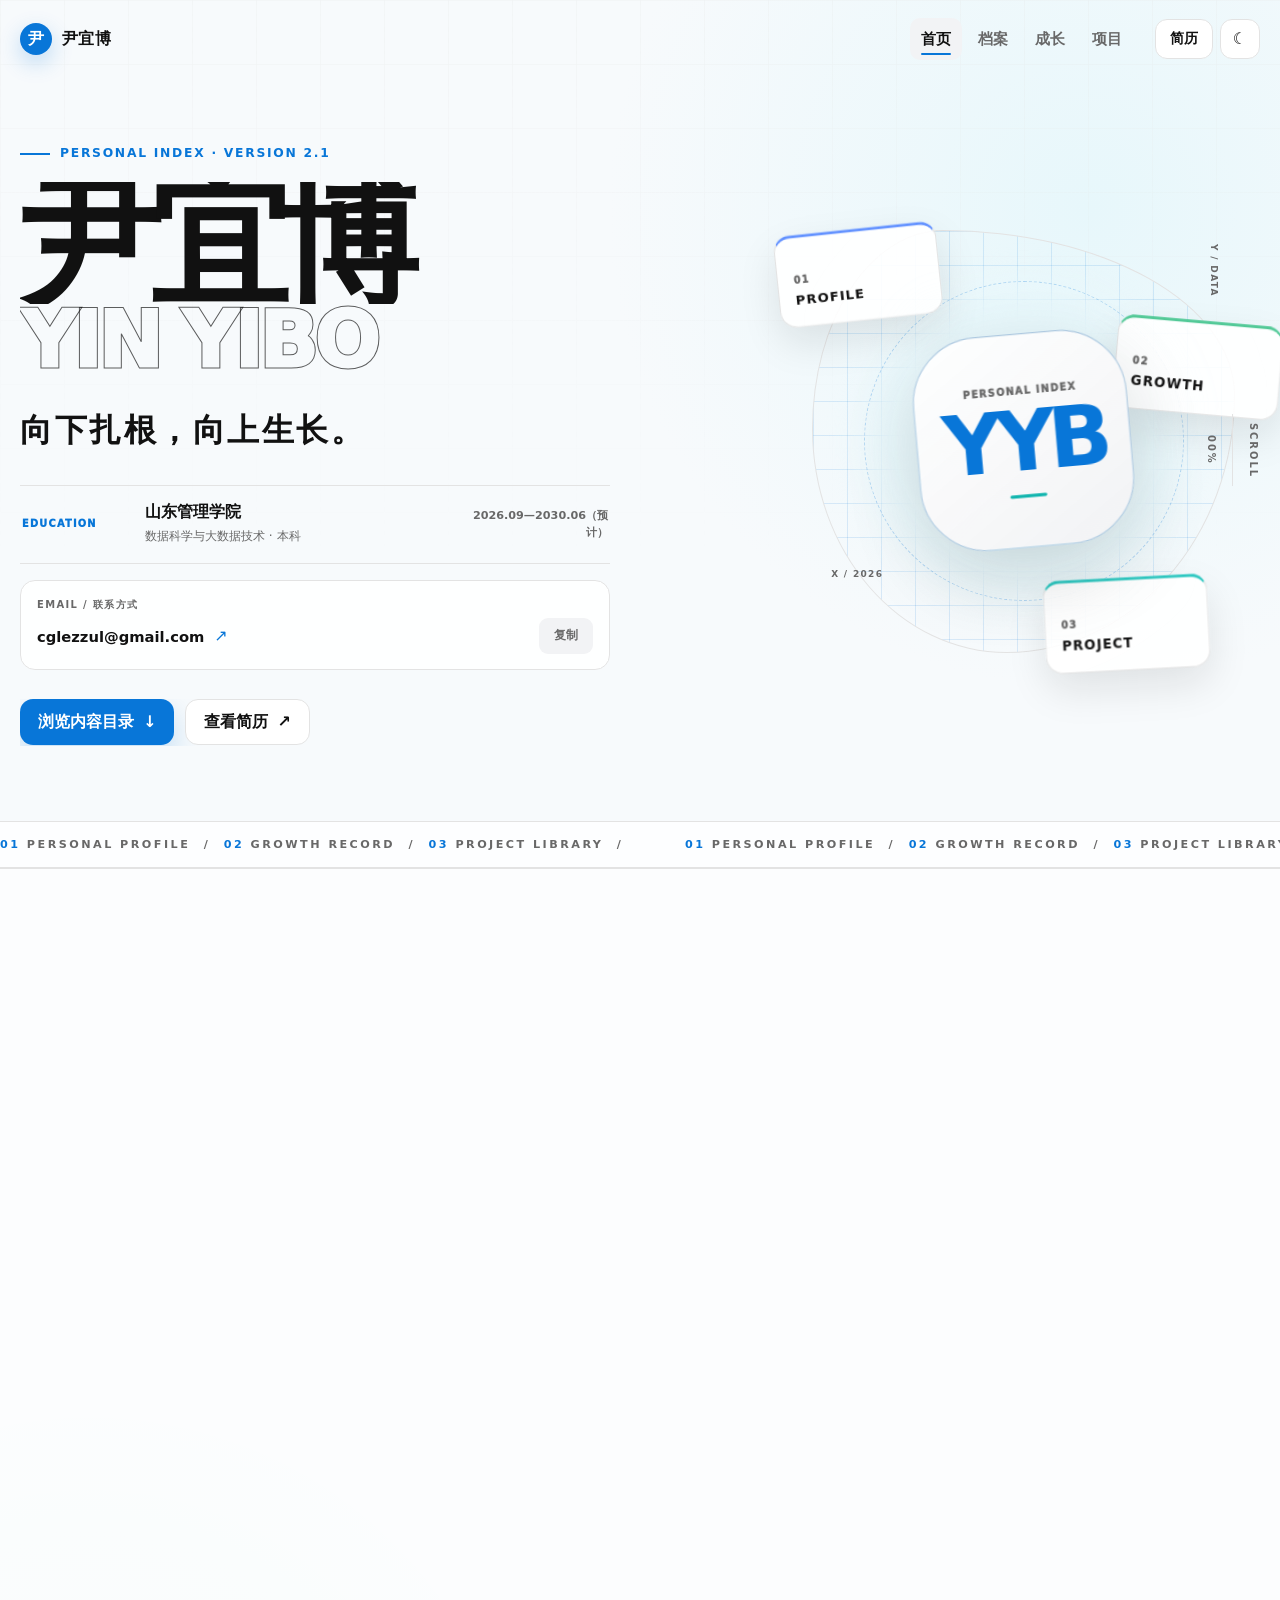
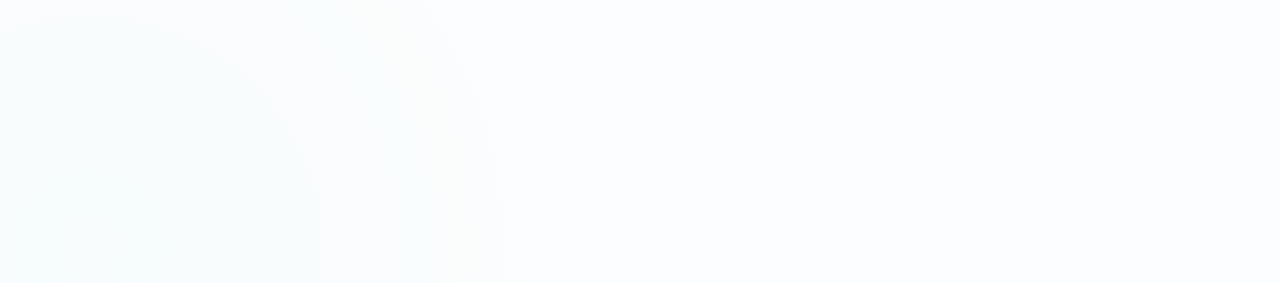
==== index.html @ 9cfffb4d "Add files via upload" ====
<!doctype html>
<html lang="zh-CN" data-mode="light" data-theme="cyan">
<head>
  <meta charset="utf-8">
  <meta name="viewport" content="width=device-width,initial-scale=1">
  <meta name="description" content="尹宜博的个人主页、成长记录与项目作品库">
  <meta name="color-scheme" content="light dark">
  <title>尹宜博｜个人主页</title>
  <link rel="stylesheet" href="styles.css">
  <script src="data.js" defer></script>
  <script src="site.js" defer></script>
</head>
<body data-page="home">
  <a class="skip" href="#main">跳到主要内容</a>
  <div class="page-wipe" aria-hidden="true"></div>
  <div class="scroll-progress" aria-hidden="true"><span id="scrollProgress"></span></div>
  <aside class="side-rail" aria-hidden="true"><span>SCROLL</span><i id="railLine"></i><span id="scrollPercent">00%</span></aside>
  <header id="site-header"></header>

  <main id="main">
    <section class="hero home-hero">
      <div class="container home-intro">
        <div class="home-copy">
          <p class="eyebrow hero-in">PERSONAL INDEX · VERSION 2.1</p>
          <h1 class="hero-in d1" id="heroName"></h1>
          <p class="hero-echo hero-in d2" id="heroEnglish" aria-hidden="true"></p>
          <p class="hero-summary hero-in d3" id="heroSummary"></p>
          <div class="hero-education hero-in d3">
            <span>EDUCATION</span>
            <div><strong id="heroSchool"></strong><small id="heroMajor"></small></div>
            <time id="heroEducationPeriod"></time>
          </div>
          <div class="hero-contact hero-in d3">
            <span>EMAIL / 联系方式</span>
            <a data-email-link><strong data-email-text></strong><i>↗</i></a>
            <button type="button" data-copy-email>复制</button>
          </div>
          <div class="hero-actions hero-in d4">
            <a class="btn primary" href="#directory">浏览内容目录 <span class="arrow">↓</span></a>
            <a class="btn" href="resume.html">查看简历 <span class="arrow">↗</span></a>
          </div>
        </div>

        <div class="interactive-visual hero-in d3" id="interactiveVisual" aria-hidden="true">
          <div class="visual-stage" id="visualStage">
            <div class="visual-grid"></div>
            <div class="visual-glow"></div>
            <div class="visual-card visual-card-profile"><span>01</span><b>PROFILE</b></div>
            <div class="visual-card visual-card-growth"><span>02</span><b>GROWTH</b></div>
            <div class="visual-card visual-card-project"><span>03</span><b>PROJECT</b></div>
            <div class="visual-core"><small>PERSONAL INDEX</small><strong>YYB</strong><i></i></div>
            <div class="visual-coordinate coordinate-x">X / 2026</div>
            <div class="visual-coordinate coordinate-y">Y / DATA</div>
          </div>
        </div>
      </div>
    </section>

    <div class="focus-marquee" aria-hidden="true">
      <div class="focus-track">
        <span><b>01</b> PERSONAL PROFILE　/　<b>02</b> GROWTH RECORD　/　<b>03</b> PROJECT LIBRARY　/　</span>
        <span><b>01</b> PERSONAL PROFILE　/　<b>02</b> GROWTH RECORD　/　<b>03</b> PROJECT LIBRARY　/　</span>
      </div>
    </div>

    <section class="directory-section" id="directory">
      <div class="container">
        <header class="section-head reveal">
          <div class="section-no">01 / DIRECTORY</div>
          <div><h2>三类内容，各自成档。</h2><p class="section-desc">个人档案、成长记录与项目作品。</p></div>
        </header>

        <div class="portal-grid">
          <a class="portal-card portal-about reveal" href="about.html">
            <div class="portal-art portal-art-profile" aria-hidden="true"><span class="profile-ring"></span><span class="profile-mark">YYB</span><span class="profile-grid"></span></div>
            <div class="portal-top"><span>01 / PERSONAL PROFILE</span><span>学历与成果</span></div>
            <div class="portal-copy"><p>PERSONAL PROFILE</p><h3>个人档案</h3><ul><li>学历背景</li><li>证书竞赛</li><li>科研论文</li></ul></div>
            <div class="portal-action"><span>进入个人档案</span><b>↗</b></div>
          </a>

          <a class="portal-card portal-growth reveal" href="growth.html">
            <div class="portal-art portal-art-growth" aria-hidden="true"><span></span><span></span><span></span><i>01</i><i>02</i><i>03</i></div>
            <div class="portal-top"><span>02 / GROWTH RECORD</span><span>持续更新</span></div>
            <div class="portal-copy"><p>GROWTH RECORD</p><h3>成长记录</h3><ul><li>学习事件</li><li>实践记录</li><li>阶段变化</li></ul></div>
            <div class="portal-action"><span>查看成长轨迹</span><b>↗</b></div>
          </a>

          <a class="portal-card portal-projects reveal" href="projects.html">
            <div class="portal-art portal-art-code" aria-hidden="true"><span class="code-window"><i></i><i></i><i></i><b></b><b></b><b></b><b></b></span><span class="code-orbit"></span></div>
            <div class="portal-top"><span>03 / PROJECT LIBRARY</span><span>分类浏览</span></div>
            <div class="portal-copy"><p>PROJECT LIBRARY</p><h3>项目与作品</h3><ul><li>Vibe Coding</li><li>程序与数据</li><li>其他实践作品</li></ul></div>
            <div class="portal-action"><span>进入项目库</span><b>↗</b></div>
          </a>
        </div>
      </div>
    </section>

  </main>

  <footer id="site-footer"></footer>
  <button class="icon-btn back-top" id="backTop" type="button" aria-label="返回顶部" title="返回顶部">↑</button>
</body>
</html>
---- styles.css ----
:root {
  --accent:#0876d8;
  --accent-2:#11b5ae;
  --accent-soft:#e7f7fb;
  --bg:#f7fafc;
  --surface:#fff;
  --surface-2:#f2f3f5;
  --text:#111;
  --muted:#686868;
  --line:#e3e3e3;
  --nav:rgba(247,250,252,.88);
  --shadow:0 20px 60px rgba(17,17,17,.08);
  --radius:20px;
  --max:1240px;
  --echo-shift:0px;
  --outline-shift:0px;
  --grid-shift:0px;
}
html[data-mode="dark"] {
  --bg:#0d0d0e;
  --surface:#151516;
  --surface-2:#1c1c1e;
  --text:#f4f4f2;
  --muted:#a6a6a6;
  --line:#303033;
  --nav:rgba(13,13,14,.88);
  --shadow:0 22px 58px rgba(0,0,0,.34);
  --accent:#62aaff;
  --accent-2:#55d6cf;
  --accent-soft:rgba(29,155,187,.14);
}

* { box-sizing:border-box; }
html { overflow-x:clip; scroll-behavior:smooth; scroll-padding-top:92px; color-scheme:light dark; }
body {
  margin:0;
  min-height:100vh;
  overflow-x:clip;
  color:var(--text);
  background:
    radial-gradient(circle at 85% 5%,var(--accent-soft),transparent 30rem),
    radial-gradient(circle at 7% 44%,color-mix(in srgb,var(--accent-2) 5%,transparent),transparent 28rem),
    var(--bg);
  font-family:system-ui,-apple-system,"Segoe UI","Microsoft YaHei","PingFang SC","Noto Sans CJK SC",sans-serif;
  line-height:1.72;
  transition:background .22s ease,color .22s ease;
}
body::before {
  content:"";
  position:fixed;
  inset:0;
  z-index:-1;
  pointer-events:none;
  opacity:.32;
  background-image:
    linear-gradient(color-mix(in srgb,var(--line) 60%,transparent) 1px,transparent 1px),
    linear-gradient(90deg,color-mix(in srgb,var(--line) 60%,transparent) 1px,transparent 1px);
  background-size:64px 64px;
  background-position:0 var(--grid-shift);
  mask-image:linear-gradient(to bottom,black,transparent 62%);
}
a { color:inherit; text-decoration:none; }
button { color:inherit; font:inherit; }
button:focus-visible,a:focus-visible { outline:3px solid color-mix(in srgb,var(--accent) 42%,transparent); outline-offset:3px; }
[hidden] { display:none!important; }
.container { width:min(calc(100% - 40px),var(--max)); margin-inline:auto; }
.muted { color:var(--muted); }
.skip { position:fixed; top:-80px; left:14px; z-index:120; padding:10px 14px; border:1px solid var(--line); border-radius:10px; background:var(--surface); }
.skip:focus { top:12px; }

.page-wipe { position:fixed; inset:0; z-index:100; display:grid; place-items:center; pointer-events:none; color:#fff; background:var(--accent); transform:scaleY(0); transform-origin:bottom; }
.page-wipe::before { content:""; position:absolute; inset:auto 0 0; height:18%; background:var(--accent-2); transform:scaleX(0); transform-origin:left; }
.page-wipe::after { content:"YYB  /  NEXT"; position:relative; z-index:1; font-size:clamp(1rem,2vw,1.5rem); font-weight:950; letter-spacing:.28em; opacity:0; transform:translateY(16px); }
body.is-leaving .page-wipe { animation:wipeIn .42s cubic-bezier(.7,0,.3,1) forwards; }
body.is-leaving .page-wipe::before { animation:wipeStripe .38s .1s cubic-bezier(.22,1,.36,1) forwards; }
body.is-leaving .page-wipe::after { animation:wipeLabel .24s .13s ease forwards; }
.scroll-progress { position:fixed; inset:0 0 auto; z-index:90; height:2px; }
.scroll-progress span { display:block; width:0; height:100%; background:linear-gradient(90deg,var(--accent),var(--accent-2)); }
.side-rail { position:fixed; top:50%; right:18px; z-index:25; display:flex; flex-direction:column; align-items:center; gap:12px; transform:translateY(-50%); color:var(--muted); font-size:.62rem; font-weight:900; letter-spacing:.2em; writing-mode:vertical-rl; }
.side-rail i { position:relative; width:1px; height:72px; overflow:hidden; background:var(--line); }
.side-rail i::after { content:""; position:absolute; inset:0; background:var(--accent); transform:translateY(calc(-100% + var(--rail-progress,0%))); }

.site-header { position:fixed; inset:0 0 auto; z-index:60; border-bottom:1px solid transparent; background:transparent; transition:.22s ease; }
.site-header.scrolled { border-bottom-color:color-mix(in srgb,var(--line) 78%,transparent); background:var(--nav); box-shadow:0 8px 30px rgba(17,17,17,.035); backdrop-filter:blur(16px); }
.nav { min-height:78px; display:flex; align-items:center; gap:22px; }
.brand { display:flex; align-items:center; gap:10px; white-space:nowrap; font-weight:900; letter-spacing:.02em; }
.brand-mark { width:32px; height:32px; display:grid; place-items:center; border-radius:50%; color:#fff; background:var(--accent); box-shadow:0 8px 22px color-mix(in srgb,var(--accent) 24%,transparent); transition:transform .24s cubic-bezier(.22,1,.36,1),border-radius .24s ease; }
.nav-links { display:flex; align-items:center; gap:5px; margin-left:auto; }
.nav-links a { position:relative; padding:8px 11px; border-radius:10px; color:var(--muted); font-size:.91rem; font-weight:720; transition:color .2s ease,background .2s ease,transform .2s ease; }
.nav-links a::after { content:""; position:absolute; right:11px; bottom:5px; left:11px; height:2px; border-radius:999px; background:var(--accent); transform:scaleX(0); transform-origin:left; transition:transform .22s cubic-bezier(.22,1,.36,1); }
.nav-links a:hover,.nav-links a[aria-current="page"] { color:var(--text); background:var(--surface-2); }
.nav-links a:hover::after,.nav-links a[aria-current="page"]::after { transform:scaleX(1); }
.nav-actions { display:flex; align-items:center; gap:7px; }
.icon-btn,.menu-btn { width:40px; height:40px; display:grid; place-items:center; border:1px solid var(--line); border-radius:12px; background:var(--surface); cursor:pointer; transition:.2s ease; }
.icon-btn:hover,.menu-btn:hover { transform:translateY(-2px); border-color:var(--accent); }
.menu-btn { display:none; }

.eyebrow { display:inline-flex; align-items:center; gap:10px; margin:0 0 18px; color:var(--accent); font-size:.77rem; font-weight:900; letter-spacing:.14em; text-transform:uppercase; }
.eyebrow::before { content:""; width:30px; height:2px; background:currentColor; }
.hero { position:relative; min-height:850px; padding:148px 0 88px; display:flex; align-items:center; overflow:hidden; }
.hero::before { content:""; position:absolute; top:7%; right:-9rem; width:min(40vw,560px); aspect-ratio:1; border-radius:44% 56% 63% 37%; background:color-mix(in srgb,var(--accent) 12%,transparent); filter:blur(16px); animation:ambientDrift 12s ease-in-out infinite alternate; }
.hero .container { position:relative; z-index:1; }
.hero h1 { margin:0; font-size:clamp(4.7rem,11vw,9.3rem); line-height:.86; letter-spacing:-.085em; font-weight:950; }
.hero-echo { margin:-.02em 0 0; color:transparent; -webkit-text-stroke:1px color-mix(in srgb,var(--text) 68%,transparent); font-size:clamp(2.5rem,6.1vw,5.8rem); line-height:1; letter-spacing:-.055em; font-weight:950; opacity:.48; translate:var(--echo-shift) 0; }
.hero-summary { max-width:740px; margin:19px 0 0; color:var(--muted); font-size:1.03rem; }
.badge { display:inline-flex; align-items:center; gap:7px; border:1px solid var(--line); border-radius:999px; padding:7px 11px; background:color-mix(in srgb,var(--surface) 88%,transparent); color:var(--muted); font-size:.84rem; font-weight:750; }
.hero-actions,.button-row { display:flex; flex-wrap:wrap; gap:11px; margin-top:29px; }
.btn { position:relative; isolation:isolate; overflow:hidden; min-height:46px; display:inline-flex; align-items:center; justify-content:center; gap:9px; padding:0 18px; border:1px solid var(--line); border-radius:13px; background:var(--surface); font-weight:820; cursor:pointer; transition:.2s ease; }
.btn::before { content:""; position:absolute; z-index:-1; inset:-2px auto -2px -38%; width:28%; background:linear-gradient(90deg,transparent,rgba(255,255,255,.55),transparent); transform:skewX(-18deg); transition:left .42s cubic-bezier(.22,1,.36,1); }
.btn.primary { color:#fff; border:0; background:linear-gradient(115deg,var(--accent),var(--accent) 58%,var(--accent-2),var(--accent)); background-size:220% 100%; box-shadow:0 13px 30px color-mix(in srgb,var(--accent) 22%,transparent); animation:buttonGradient 9s ease infinite; }
.btn:hover { transform:translateY(-2px); box-shadow:var(--shadow); }
.btn .arrow { transition:transform .2s ease; }
.btn:hover .arrow { transform:translateX(4px); }
.btn:active { transform:translateY(0) scale(.98); }

.focus-marquee { overflow:hidden; border-block:1px solid var(--line); background:color-mix(in srgb,var(--surface) 78%,transparent); }
.focus-track { display:flex; width:max-content; padding:13px 0; animation:marquee 22s linear infinite; }
.focus-track span { padding-right:48px; color:var(--muted); font-size:.7rem; font-weight:900; letter-spacing:.22em; white-space:nowrap; }
.focus-track b { color:var(--accent); }

section { padding:104px 0; }
main > section:not(.hero) { content-visibility:auto; contain-intrinsic-size:720px; }
.section-head { display:grid; grid-template-columns:180px 1fr; align-items:start; gap:30px; margin-bottom:44px; }
.section-no { color:var(--accent); font-size:.77rem; font-weight:900; letter-spacing:.14em; }
h2 { max-width:920px; margin:0; font-size:clamp(2.35rem,5.2vw,4.25rem); line-height:.98; letter-spacing:-.06em; font-weight:950; }
.section-desc { max-width:700px; margin:13px 0 0; color:var(--muted); }

.card { position:relative; overflow:hidden; border:1px solid var(--line); border-radius:var(--radius); background:color-mix(in srgb,var(--surface) 95%,transparent); }
.card { padding:clamp(22px,4vw,34px); transition:transform .28s cubic-bezier(.22,1,.36,1),border-color .22s ease,box-shadow .28s ease; }
.card::before { content:""; position:absolute; inset:0 auto auto 0; width:0; height:2px; background:linear-gradient(90deg,var(--accent),var(--accent-2)); transition:width .24s ease; }
.card::after { content:""; position:absolute; z-index:0; top:-20%; bottom:-20%; left:-55%; width:34%; pointer-events:none; background:linear-gradient(100deg,transparent,color-mix(in srgb,var(--accent) 9%,transparent),transparent); transform:skewX(-15deg); transition:left .55s cubic-bezier(.22,1,.36,1); }
.card > * { position:relative; z-index:1; }
.card:hover { transform:translateY(-7px) scale(1.008); border-color:color-mix(in srgb,var(--accent) 48%,var(--line)); box-shadow:var(--shadow); }
.card:hover::before { width:100%; }
.card h3 { margin:0 0 9px; font-size:1.14rem; }
.card p { margin:0; color:var(--muted); }
.step-list { display:grid; gap:10px; margin:0; padding:0; list-style:none; counter-reset:steps; }
.step-list li { display:grid; grid-template-columns:34px 1fr; gap:12px; align-items:start; padding:12px 0; border-bottom:1px solid var(--line); color:var(--muted); }
.step-list li::before { counter-increment:steps; content:counter(steps,decimal-leading-zero); color:var(--accent); font-size:.72rem; font-weight:900; letter-spacing:.08em; }

.project-grid { display:grid; grid-template-columns:repeat(3,1fr); gap:16px; }

.nav-resume { min-height:40px; display:inline-flex; align-items:center; padding:0 14px; border:1px solid var(--line); border-radius:12px; background:var(--surface); color:var(--text); font-size:.86rem; font-weight:850; transition:transform .2s ease,border-color .2s ease,background .2s ease; }
.nav-resume:hover,.nav-resume[aria-current="page"] { border-color:var(--accent); background:var(--accent-soft); transform:translateY(-2px); }

.home-hero { min-height:790px; padding:136px 0 76px; overflow:visible; }
.home-hero::before { display:none; }
.home-intro { display:grid; grid-template-columns:minmax(0,1.18fr) minmax(360px,.82fr); align-items:center; gap:clamp(44px,7vw,105px); }
.home-copy { max-width:780px; }
.home-copy .hero-summary { margin-top:23px; color:var(--text); font-family:Georgia,"Songti SC","STSong",serif; font-size:clamp(1.35rem,2.5vw,2rem); font-weight:700; letter-spacing:.08em; }
.hero-education { max-width:590px; display:grid; grid-template-columns:105px minmax(0,1fr) auto; align-items:center; gap:18px; margin-top:27px; padding:16px 2px; border-block:1px solid var(--line); }
.hero-education > span { color:var(--accent); font-size:.61rem; font-weight:950; letter-spacing:.13em; white-space:nowrap; }
.hero-education strong,.hero-education small { display:block; }
.hero-education strong { font-size:1rem; line-height:1.25; }
.hero-education small { margin-top:4px; color:var(--muted); font-size:.76rem; }
.hero-education time { max-width:150px; color:var(--muted); font-size:.7rem; font-weight:800; line-height:1.45; text-align:right; }
.hero-contact { max-width:590px; display:grid; grid-template-columns:1fr auto; align-items:center; gap:5px 12px; margin-top:16px; padding:15px 16px; border:1px solid var(--line); border-radius:15px; background:color-mix(in srgb,var(--surface) 88%,transparent); }
.hero-contact > span { grid-column:1 / -1; color:var(--muted); font-size:.62rem; font-weight:900; letter-spacing:.14em; }
.hero-contact a { min-width:0; display:flex; align-items:center; gap:10px; color:var(--text); }
.hero-contact a strong { overflow:hidden; text-overflow:ellipsis; font-size:.92rem; white-space:nowrap; }
.hero-contact a i { color:var(--accent); font-style:normal; transition:transform .2s ease; }
.hero-contact button { min-width:54px; min-height:36px; border:0; border-radius:9px; background:var(--surface-2); color:var(--muted); font-size:.72rem; font-weight:850; cursor:pointer; }
.interactive-visual { --tilt-x:0deg; --tilt-y:0deg; --move-x:0px; --move-y:0px; --move-x-reverse:0px; --move-y-reverse:0px; position:relative; isolation:isolate; min-height:520px; display:grid; place-items:center; perspective:1100px; }
.interactive-visual::before { display:none; }
.visual-stage { position:relative; width:min(100%,470px); aspect-ratio:1; transform-style:preserve-3d; transform:rotateX(var(--tilt-x)) rotateY(var(--tilt-y)); transition:transform .22s cubic-bezier(.22,1,.36,1); }
.visual-grid { position:absolute; inset:5%; border:1px solid var(--line); border-radius:31% 69% 54% 46% / 47% 39% 61% 53%; background-image:linear-gradient(color-mix(in srgb,var(--accent) 13%,transparent) 1px,transparent 1px),linear-gradient(90deg,color-mix(in srgb,var(--accent) 13%,transparent) 1px,transparent 1px); background-size:34px 34px; animation:visualMorph 10s ease-in-out infinite alternate; }
.visual-grid::after { content:""; position:absolute; inset:12%; border:1px dashed color-mix(in srgb,var(--accent) 42%,transparent); border-radius:50%; animation:spin 26s linear infinite; }
.visual-glow { position:absolute; inset:17%; border-radius:50%; background:var(--accent-soft); filter:blur(18px); animation:breathe 5.6s ease-in-out infinite; }
.visual-core { position:absolute; inset:29%; z-index:3; display:grid; place-items:center; align-content:center; border:1px solid color-mix(in srgb,var(--accent) 24%,var(--line)); border-radius:31%; background:linear-gradient(145deg,color-mix(in srgb,var(--surface) 94%,transparent),var(--surface-2)); box-shadow:0 26px 70px rgba(17,17,17,.14); transform:translate3d(var(--move-x),var(--move-y),90px) rotate(-5deg); transition:transform .18s ease; backdrop-filter:blur(12px); }
.visual-core small { color:var(--muted); font-size:.56rem; font-weight:950; letter-spacing:.13em; }
.visual-core strong { color:var(--accent); font-size:clamp(2.5rem,6vw,4.8rem); line-height:1; letter-spacing:-.09em; }
.visual-core i { width:34px; height:3px; margin-top:10px; border-radius:99px; background:var(--accent-2); }
.visual-card { position:absolute; z-index:4; width:155px; min-height:88px; display:flex; flex-direction:column; justify-content:flex-end; padding:15px; border:1px solid var(--line); border-radius:16px; background:color-mix(in srgb,var(--surface) 90%,transparent); box-shadow:0 16px 38px rgba(17,17,17,.1); backdrop-filter:blur(14px); transition:transform .18s ease,border-color .2s ease; }
.visual-card span { color:var(--muted); font-size:.58rem; font-weight:950; letter-spacing:.12em; }
.visual-card b { font-size:.78rem; letter-spacing:.08em; }
.visual-card-profile { top:7%; left:0; border-top:3px solid #5f8fff; transform:translate3d(var(--move-x-reverse),var(--move-y-reverse),55px) rotate(-6deg); }
.visual-card-growth { top:26%; right:-1%; border-top:3px solid #52c997; transform:translate3d(var(--move-x),var(--move-y),72px) rotate(5deg); }
.visual-card-project { right:13%; bottom:4%; border-top:3px solid #2bc7c0; transform:translate3d(var(--move-x-reverse),var(--move-y-reverse),65px) rotate(-3deg); }
.visual-coordinate { position:absolute; color:var(--muted); font-size:.56rem; font-weight:900; letter-spacing:.15em; }
.coordinate-x { left:9%; bottom:20%; }
.coordinate-y { right:8%; top:8%; writing-mode:vertical-rl; }
.interactive-visual.is-interacting .visual-card { border-color:color-mix(in srgb,var(--accent) 38%,var(--line)); }
.directory-section { padding-top:116px; border-top:1px solid var(--line); background:color-mix(in srgb,var(--surface) 58%,transparent); }
.portal-grid { display:grid; grid-template-columns:repeat(3,minmax(0,1fr)); gap:18px; }
.portal-card { --portal-accent:#75a5ff; --card-rx:0deg; --card-ry:0deg; --layer-x:0px; --layer-y:0px; --spot-x:50%; --spot-y:50%; position:relative; isolation:isolate; overflow:hidden; min-height:520px; display:flex; flex-direction:column; padding:27px; border:1px solid rgba(255,255,255,.17); border-radius:26px; background:#132f75; box-shadow:0 18px 50px rgba(17,17,17,.12); color:#fff; cursor:pointer; transform-style:preserve-3d; transform-origin:center; will-change:transform; transition:transform .34s cubic-bezier(.22,1,.36,1),box-shadow .34s ease,border-color .24s ease,opacity .28s ease,filter .28s ease; }
.portal-card::before { content:""; position:absolute; z-index:1; inset:0; background:linear-gradient(to bottom,rgba(0,0,0,.04) 20%,rgba(0,0,0,.78) 100%); }
.portal-card::after { content:""; position:absolute; z-index:3; inset:0; border:1px solid transparent; border-radius:inherit; background:radial-gradient(circle at var(--spot-x) var(--spot-y),color-mix(in srgb,var(--portal-accent) 22%,transparent),transparent 34%); opacity:0; pointer-events:none; transition:opacity .24s ease,border-color .25s ease,box-shadow .25s ease; }
.portal-growth { --portal-accent:#65dfad; background:#101816; }
.portal-projects { --portal-accent:#67e3dc; background:#083c49; }
.portal-top,.portal-copy,.portal-action { position:relative; z-index:4; transform:translate3d(0,0,34px); transition:transform .38s cubic-bezier(.22,1,.36,1); }
.portal-top { display:flex; justify-content:space-between; gap:12px; color:rgba(255,255,255,.64); font-size:.63rem; font-weight:900; letter-spacing:.1em; }
.portal-top span:last-child { color:var(--portal-accent); }
.portal-copy { margin-top:auto; }
.portal-copy > p { margin:0 0 12px; color:var(--portal-accent); font-size:.73rem; font-weight:950; letter-spacing:.13em; }
.portal-copy h3 { margin:0; color:#fff; font-size:clamp(2.65rem,4.4vw,4rem); line-height:.94; letter-spacing:-.065em; }
.portal-copy ul { display:flex; flex-wrap:wrap; gap:8px; margin:20px 0 0; padding:0; list-style:none; }
.portal-copy li { padding:7px 10px; border:1px solid rgba(255,255,255,.18); border-radius:999px; background:rgba(0,0,0,.16); color:rgba(255,255,255,.76); font-size:.72rem; font-weight:760; transition:transform .25s ease,background .25s ease,border-color .25s ease; }
.portal-action { display:flex; justify-content:space-between; align-items:center; margin-top:27px; padding-top:17px; border-top:1px solid rgba(255,255,255,.18); font-size:.78rem; font-weight:900; }
.portal-action b { width:34px; height:34px; display:grid; place-items:center; border:1px solid rgba(255,255,255,.25); border-radius:50%; transition:transform .25s ease,background .25s ease,color .25s ease; }
.portal-art { position:absolute; z-index:0; inset:0; overflow:hidden; will-change:transform; transition:transform .7s cubic-bezier(.22,1,.36,1),filter .35s ease; }
.portal-art-profile { background:radial-gradient(circle at 66% 24%,rgba(255,255,255,.22),transparent 28%),linear-gradient(145deg,#0b60ff,#132452 72%); }
.profile-grid { position:absolute; inset:0; opacity:.18; background-image:linear-gradient(rgba(255,255,255,.34) 1px,transparent 1px),linear-gradient(90deg,rgba(255,255,255,.34) 1px,transparent 1px); background-size:48px 48px; }
.profile-ring { position:absolute; top:72px; right:-35px; width:250px; aspect-ratio:1; border:1px solid rgba(255,255,255,.45); border-radius:50%; box-shadow:0 0 0 38px rgba(255,255,255,.05),0 0 0 76px rgba(255,255,255,.03); transition:transform .7s cubic-bezier(.22,1,.36,1); }
.profile-mark { position:absolute; top:130px; right:45px; color:#fff; font-size:4.6rem; font-weight:950; letter-spacing:-.09em; transform:rotate(-8deg); text-shadow:0 20px 45px rgba(0,0,0,.28); }
.portal-art-growth { background:radial-gradient(circle at 70% 20%,rgba(101,223,173,.22),transparent 31%),linear-gradient(145deg,#102d25,#08100e 72%); }
.portal-art-growth > span { position:absolute; bottom:170px; width:42px; border:1px solid rgba(101,223,173,.45); border-bottom:0; background:linear-gradient(to top,rgba(101,223,173,.28),transparent); transform-origin:bottom; transition:transform .55s cubic-bezier(.22,1,.36,1); }
.portal-art-growth > span:nth-child(1) { left:47px; height:65px; }
.portal-art-growth > span:nth-child(2) { left:105px; height:116px; }
.portal-art-growth > span:nth-child(3) { left:163px; height:178px; }
.portal-art-growth > i { position:absolute; bottom:151px; color:rgba(255,255,255,.36); font-size:.6rem; font-style:normal; font-weight:900; }
.portal-art-growth > i:nth-of-type(1) { left:54px; }
.portal-art-growth > i:nth-of-type(2) { left:112px; }
.portal-art-growth > i:nth-of-type(3) { left:170px; }
.portal-art-code { background:radial-gradient(circle at 22% 18%,rgba(93,224,216,.3),transparent 27%),linear-gradient(145deg,#08667a,#071b25 78%); }
.code-window { position:absolute; top:78px; right:-20px; width:88%; height:210px; padding:20px; border:1px solid rgba(255,255,255,.25); border-radius:18px; background:rgba(14,14,14,.72); box-shadow:0 24px 50px rgba(0,0,0,.3); transform:rotate(-5deg); transition:transform .65s cubic-bezier(.22,1,.36,1); }
.code-window i { display:inline-block; width:8px; height:8px; margin-right:5px; border-radius:50%; background:#67e3dc; }
.code-window i:nth-child(2) { background:#f5d259; }
.code-window i:nth-child(3) { background:#6cd9aa; }
.code-window b { display:block; height:7px; margin-top:17px; border-radius:999px; background:rgba(255,255,255,.16); }
.code-window b:nth-of-type(1) { width:76%; }
.code-window b:nth-of-type(2) { width:54%; margin-left:12%; background:rgba(103,227,220,.38); }
.code-window b:nth-of-type(3) { width:68%; margin-left:12%; }
.code-window b:nth-of-type(4) { width:42%; margin-left:21%; background:rgba(117,165,255,.36); }
.code-orbit { position:absolute; top:42px; left:-80px; width:230px; aspect-ratio:1; border:1px dashed rgba(255,255,255,.24); border-radius:50%; animation:spin 24s linear infinite; }
.page-hero { position:relative; isolation:isolate; overflow:hidden; border-bottom:1px solid var(--line); }
.page-hero::before { content:"00 / INDEX"; position:absolute; right:5vw; bottom:14%; z-index:-1; color:color-mix(in srgb,var(--text) 5%,transparent); font-size:clamp(5rem,16vw,14rem); line-height:.8; font-weight:950; letter-spacing:-.09em; white-space:nowrap; }
.page-hero::after { content:""; position:absolute; z-index:-2; top:2%; right:-10%; width:min(45vw,620px); aspect-ratio:1; border-radius:50%; background:var(--accent-soft); filter:blur(20px); }
body[data-page="about"] .page-hero::before { content:"01 / PROFILE"; }
body[data-page="certificates"] .page-hero::before { content:"01A / CERTIFICATES"; }
body[data-page="growth"] .page-hero::before { content:"02 / GROWTH"; }
body[data-page="projects"] .page-hero::before,body[data-page="project"] .page-hero::before { content:"03 / WORK"; }
body[data-page="resume"] .page-hero::before { content:"PDF / RESUME"; }
body[data-page="about"] .page-hero::after { background:color-mix(in srgb,#0876d8 14%,transparent); }
body[data-page="certificates"] .page-hero::after { background:color-mix(in srgb,#11b5ae 17%,transparent); }
body[data-page="growth"] .page-hero::after { background:color-mix(in srgb,#087a59 17%,transparent); }
body[data-page="projects"] .page-hero::after,body[data-page="project"] .page-hero::after { background:color-mix(in srgb,#11b5ae 17%,transparent); }

.page-hero { min-height:530px; padding:150px 0 78px; display:flex; align-items:flex-end; }
.page-hero h1 { max-width:1000px; margin:0; font-size:clamp(4rem,10vw,8.5rem); line-height:.88; letter-spacing:-.08em; font-weight:950; }
.page-hero .outline { display:block; color:transparent; -webkit-text-stroke:1px color-mix(in srgb,var(--text) 64%,transparent); translate:var(--outline-shift) 0; }
.page-lead { max-width:760px; margin:24px 0 0; color:var(--muted); font-size:1.05rem; }

.education-archive-section { padding-bottom:72px; }
.education-record { position:relative; isolation:isolate; overflow:hidden; min-height:350px; display:grid; grid-template-columns:minmax(0,1.2fr) minmax(310px,.8fr); gap:40px; align-items:end; padding:clamp(30px,5vw,58px); border:1px solid var(--line); border-radius:28px; background:linear-gradient(135deg,var(--surface),color-mix(in srgb,var(--accent-soft) 68%,var(--surface))); box-shadow:0 24px 72px rgba(17,17,17,.07); }
.education-record::after { content:"EDU"; position:absolute; z-index:-1; top:-.12em; right:.02em; color:color-mix(in srgb,var(--accent) 6%,transparent); font-size:clamp(9rem,20vw,17rem); font-weight:950; line-height:1; letter-spacing:-.1em; }
.education-record-main > p { margin:0 0 34px; color:var(--accent); font-size:.7rem; font-weight:950; letter-spacing:.14em; }
.education-record-main h3 { max-width:720px; margin:0; font-size:clamp(2.5rem,6vw,5.5rem); line-height:.9; letter-spacing:-.065em; }
.education-record-main > strong { display:block; margin-top:20px; font-size:clamp(1rem,2vw,1.3rem); }
.education-record-meta { display:grid; gap:0; margin:0; border-top:1px solid var(--line); }
.education-record-meta > div { display:grid; grid-template-columns:92px 1fr; gap:18px; padding:16px 0; border-bottom:1px solid var(--line); }
.education-record-meta dt { color:var(--muted); font-size:.7rem; font-weight:850; letter-spacing:.08em; }
.education-record-meta dd { margin:0; font-weight:800; }
.archive-section { padding-top:24px; }
.achievement-category-grid { display:grid; grid-template-columns:repeat(12,minmax(0,1fr)); gap:16px; }
.achievement-category-card { --archive-accent:var(--accent); position:relative; isolation:isolate; overflow:hidden; grid-column:span 4; min-height:290px; display:flex; flex-direction:column; padding:26px; border:1px solid var(--line); border-radius:24px; background:var(--surface); transition:transform .3s cubic-bezier(.22,1,.36,1),border-color .25s ease,box-shadow .3s ease; }
.achievement-category-card:nth-child(2),.achievement-category-card:nth-child(5) { --archive-accent:#16866a; }
.achievement-category-card:nth-child(3) { --archive-accent:#149db5; }
.achievement-category-card:nth-child(4),.achievement-category-card:nth-child(5) { grid-column:span 6; }
.achievement-category-card::after { content:""; position:absolute; z-index:-1; right:-58px; bottom:-72px; width:180px; aspect-ratio:1; border:1px solid color-mix(in srgb,var(--archive-accent) 30%,transparent); border-radius:50%; box-shadow:0 0 0 34px color-mix(in srgb,var(--archive-accent) 4%,transparent),0 0 0 68px color-mix(in srgb,var(--archive-accent) 3%,transparent); transition:transform .4s cubic-bezier(.22,1,.36,1); }
.achievement-category-top { display:flex; align-items:center; justify-content:space-between; color:var(--archive-accent); font-size:.68rem; font-weight:950; letter-spacing:.12em; }
.achievement-category-top b { width:39px; height:39px; display:grid; place-items:center; border-radius:50%; background:color-mix(in srgb,var(--archive-accent) 10%,var(--surface)); }
.achievement-category-card h3 { margin:auto 0 0; font-size:clamp(2rem,4vw,3.2rem); line-height:.95; letter-spacing:-.06em; }
.achievement-category-desc { max-width:250px; margin-top:13px; color:var(--muted); font-size:.84rem; }
.achievement-category-state { margin-top:21px; padding-top:15px; border-top:1px solid var(--line); color:var(--archive-accent); font-size:.72rem; font-weight:900; letter-spacing:.06em; }
.achievement-category-card.is-entry { cursor:pointer; }
.achievement-category-card.is-entry .achievement-category-state { display:flex; align-items:center; justify-content:space-between; }
.achievement-category-card.is-entry .achievement-category-state::after { content:"→"; width:28px; height:28px; display:grid; place-items:center; border:1px solid color-mix(in srgb,var(--archive-accent) 30%,var(--line)); border-radius:50%; transition:transform .25s cubic-bezier(.22,1,.36,1),background .25s ease,color .25s ease; }
.certificate-library-section { padding-top:84px; }
.certificate-library-head { display:grid; grid-template-columns:minmax(0,1fr) auto; align-items:end; gap:30px; margin-bottom:34px; }
.certificate-library-head h2 { font-size:clamp(2.7rem,6vw,5.4rem); }
.certificate-library-count { min-width:112px; text-align:right; }
.certificate-library-count strong { display:block; color:var(--accent); font-size:3.1rem; line-height:1; letter-spacing:-.08em; }
.certificate-library-count span { color:var(--muted); font-size:.64rem; font-weight:900; letter-spacing:.12em; }
.achievement-items { display:grid; grid-template-columns:1fr; gap:18px; margin-top:28px; }
.achievement-item { overflow:hidden; display:grid; grid-template-columns:minmax(0,1.45fr) minmax(280px,.55fr); padding:0; }
.achievement-media { overflow:hidden; display:block; min-height:320px; background:var(--surface-2); }
.achievement-media img { width:100%; height:100%; display:block; object-fit:contain; transition:transform .35s cubic-bezier(.22,1,.36,1); }
.achievement-item-body { display:flex; flex-direction:column; justify-content:center; padding:clamp(26px,4vw,44px); }
.achievement-item-body h3 { margin-top:15px; }
.achievement-item-meta { display:grid; gap:0; margin:26px 0 0; border-top:1px solid var(--line); }
.achievement-item-meta > div { display:grid; grid-template-columns:78px 1fr; gap:15px; padding:12px 0; border-bottom:1px solid var(--line); }
.achievement-item-meta dt { color:var(--muted); font-size:.7rem; font-weight:850; letter-spacing:.05em; }
.achievement-item-meta dd { margin:0; font-size:.83rem; font-weight:800; }

.filter-bar { display:flex; flex-wrap:wrap; gap:8px; margin-bottom:28px; }
.filter-btn { padding:9px 14px; border:1px solid var(--line); border-radius:999px; background:var(--surface); color:var(--muted); font-weight:780; cursor:pointer; }
.filter-btn[aria-pressed="true"] { color:#fff; border-color:var(--accent); background:var(--accent); }
.growth-log-section { padding-top:80px; background:linear-gradient(to bottom,color-mix(in srgb,var(--surface) 48%,transparent),transparent 44%); }
.growth-overview { min-height:190px; display:grid; grid-template-columns:1fr auto 1fr; align-items:center; gap:24px; margin-bottom:92px; padding:26px 34px; border:1px solid var(--line); border-radius:28px; background:linear-gradient(125deg,var(--surface),color-mix(in srgb,var(--accent-soft) 68%,var(--surface))); box-shadow:0 22px 70px rgba(17,17,17,.055); }
.growth-overview > div { display:flex; align-items:flex-end; gap:14px; }
.growth-overview strong { font-size:clamp(4.8rem,10vw,8.2rem); line-height:.75; letter-spacing:-.09em; }
.growth-overview span,.growth-overview i { color:var(--muted); font-size:.65rem; font-style:normal; font-weight:950; letter-spacing:.15em; }
.growth-overview p { margin:0; color:var(--accent); font-weight:900; letter-spacing:.08em; }
.growth-overview > i { justify-self:end; writing-mode:vertical-rl; }
.timeline { position:relative; margin-top:8px; }
.timeline::before { content:""; position:absolute; top:0; bottom:0; left:188px; width:1px; background:var(--line); }
.timeline-fill { position:absolute; top:0; left:188px; width:2px; height:var(--timeline-progress,0%); background:linear-gradient(var(--accent),var(--accent-2)); transition:height .12s linear; }
.timeline-item { display:grid; grid-template-columns:154px minmax(0,1fr); gap:70px; padding:0 0 34px; }
.timeline-date { display:flex; flex-direction:column; align-items:flex-end; padding-top:25px; color:var(--accent); font-weight:950; letter-spacing:.08em; }
.timeline-date span { color:var(--muted); font-size:.68rem; }
.timeline-date strong { margin-top:4px; font-size:1.8rem; line-height:1; letter-spacing:-.04em; }
.timeline-content { position:relative; overflow:visible; padding:26px 30px 27px; border:1px solid var(--line); border-radius:22px; background:color-mix(in srgb,var(--surface) 96%,transparent); transition:transform .3s cubic-bezier(.22,1,.36,1),border-color .25s ease,box-shadow .3s ease; }
.timeline-content::before { content:""; position:absolute; top:32px; left:-43px; width:12px; height:12px; border:3px solid var(--bg); border-radius:50%; background:var(--accent); box-shadow:0 0 0 1px var(--accent); transition:transform .24s ease,box-shadow .24s ease; }
.timeline-content::after { content:""; position:absolute; right:-56px; bottom:-82px; width:180px; aspect-ratio:1; border:1px solid color-mix(in srgb,var(--accent) 20%,transparent); border-radius:50%; transition:transform .45s cubic-bezier(.22,1,.36,1); }
.timeline-top { position:relative; z-index:1; display:flex; align-items:center; justify-content:space-between; gap:20px; }
.timeline-index { color:color-mix(in srgb,var(--text) 18%,transparent); font-size:2.6rem; font-weight:950; line-height:.8; letter-spacing:-.08em; }
.timeline-content h3 { position:relative; z-index:1; margin:18px 0 9px; font-size:clamp(1.45rem,3vw,2.15rem); line-height:1.1; letter-spacing:-.035em; }
.timeline-content p { position:relative; z-index:1; max-width:780px; margin:0; color:var(--muted); }
.timeline-evidence { position:relative; z-index:1; display:inline-flex; margin-top:22px; padding-top:13px; border-top:1px solid var(--line); color:var(--accent); font-size:.75rem; font-weight:900; letter-spacing:.06em; }
.timeline-evidence::before { content:"EVIDENCE / "; color:var(--muted); }
.timeline-item.is-filtered { display:none; }

.empty-state { min-height:390px; display:grid; grid-template-columns:1fr .8fr; align-items:center; gap:40px; border:1px solid var(--line); border-radius:28px; padding:clamp(28px,6vw,70px); background:var(--surface); }
.empty-state h2 { font-size:clamp(2.5rem,6vw,5.2rem); }
.empty-orbit { position:relative; width:min(100%,300px); aspect-ratio:1; margin:auto; border:1px dashed color-mix(in srgb,var(--accent) 55%,transparent); border-radius:50%; animation:spin 20s linear infinite; }
.empty-orbit::before { content:"01"; position:absolute; inset:25%; display:grid; place-items:center; border-radius:36%; background:var(--accent-soft); color:var(--accent); font-size:3.7rem; font-weight:950; transform:rotate(-10deg); }
.empty-orbit::after { content:"NEXT PROJECT"; position:absolute; top:8%; right:-15%; padding:10px 12px; border:1px solid var(--line); background:var(--surface); color:var(--muted); font-size:.68rem; font-weight:900; letter-spacing:.1em; }

.project-library-section { padding-top:72px; background:linear-gradient(to bottom,color-mix(in srgb,var(--surface) 42%,transparent),transparent 26%); }
.project-category-grid { display:grid; grid-template-columns:repeat(2,minmax(0,1fr)); gap:18px; }
.project-category-card { --category-accent:var(--accent); position:relative; isolation:isolate; overflow:hidden; min-height:310px; display:flex; flex-direction:column; padding:28px; border:1px solid var(--line); border-radius:26px; background:var(--surface); text-align:left; cursor:pointer; transition:transform .34s cubic-bezier(.22,1,.36,1),border-color .25s ease,box-shadow .34s ease; }
.project-category-card:nth-child(2),.project-category-card:nth-child(5) { --category-accent:#16866a; }
.project-category-card:nth-child(3),.project-category-card:nth-child(6) { --category-accent:#149db5; }
.project-category-card::before { content:""; position:absolute; z-index:-2; right:-90px; bottom:-115px; width:280px; aspect-ratio:1; border-radius:50%; background:color-mix(in srgb,var(--category-accent) 10%,transparent); box-shadow:0 0 0 42px color-mix(in srgb,var(--category-accent) 3%,transparent); transition:transform .48s cubic-bezier(.22,1,.36,1); }
.project-category-card::after { content:attr(data-mark); position:absolute; z-index:-1; right:22px; bottom:-.16em; color:color-mix(in srgb,var(--category-accent) 9%,transparent); font-size:clamp(6rem,12vw,10rem); font-weight:950; line-height:1; letter-spacing:-.09em; transition:transform .45s cubic-bezier(.22,1,.36,1),color .3s ease; }
.project-category-card > * { position:relative; z-index:1; }
.project-category-count { align-self:flex-end; display:flex; align-items:center; gap:8px; color:var(--category-accent); }
.project-category-count b { font-size:1.7rem; line-height:1; letter-spacing:-.06em; }
.project-category-count i { color:var(--muted); font-size:.58rem; font-style:normal; font-weight:950; letter-spacing:.12em; }
.project-category-card > strong { max-width:360px; margin-top:auto; font-size:clamp(2rem,4vw,3.25rem); line-height:.95; letter-spacing:-.06em; }
.project-category-description { max-width:300px; margin-top:14px; color:var(--muted); font-size:.86rem; }
.project-category-examples { display:flex; flex-wrap:wrap; gap:6px; margin-top:18px; }
.project-category-examples em { padding:5px 8px; border:1px solid var(--line); border-radius:999px; background:color-mix(in srgb,var(--surface) 75%,transparent); color:var(--muted); font-size:.68rem; font-style:normal; font-weight:750; }
.project-category-action { margin-top:22px; padding-top:15px; border-top:1px solid var(--line); color:var(--category-accent); font-size:.72rem; font-weight:900; letter-spacing:.07em; }
.project-category-card[aria-pressed="true"] { border-color:var(--category-accent); box-shadow:0 24px 70px color-mix(in srgb,var(--category-accent) 14%,transparent); }
.project-collection { scroll-margin-top:105px; margin-top:92px; padding-top:58px; border-top:1px solid var(--line); }
.project-collection-head { margin-bottom:30px; }
.project-collection-head h2 { font-size:clamp(2.5rem,6vw,5rem); }
.project-grid { grid-template-columns:repeat(3,minmax(0,1fr)); gap:18px; }
.project-card { position:relative; isolation:isolate; overflow:hidden; display:grid; grid-template-rows:210px 1fr; border:1px solid var(--line); border-radius:22px; background:var(--surface); box-shadow:0 14px 42px rgba(17,17,17,.055); transition:transform .34s cubic-bezier(.22,1,.36,1),border-color .25s ease,box-shadow .34s ease; }
.project-visual { position:relative; isolation:isolate; overflow:hidden; min-height:210px; display:block; color:#fff; background:linear-gradient(135deg,#0c2a70,var(--accent),#111); }
.project-visual::before { content:""; position:absolute; z-index:1; inset:0; background:linear-gradient(135deg,rgba(4,8,18,.06),rgba(4,8,18,.24)); transition:background .35s ease; }
.project-visual.has-image::after { content:""; position:absolute; z-index:1; inset:0; background:linear-gradient(to top,rgba(0,0,0,.48),transparent 60%); }
.project-visual img { position:absolute; z-index:0; inset:0; width:100%; height:100%; object-fit:cover; transition:transform .7s cubic-bezier(.22,1,.36,1),filter .35s ease; }
.project-visual-meta { position:absolute; z-index:2; top:24px; right:24px; left:24px; display:flex; align-items:flex-start; justify-content:space-between; gap:12px; }
.project-no { color:#fff; font-size:clamp(2.4rem,5vw,4rem); font-weight:950; line-height:.78; letter-spacing:-.08em; -webkit-text-stroke:1px rgba(255,255,255,.72); text-shadow:0 8px 28px rgba(0,0,0,.24); }
.project-status { padding:8px 11px; border:1px solid rgba(255,255,255,.35); border-radius:999px; background:rgba(8,12,20,.48); color:#fff; font-size:.7rem; font-weight:850; backdrop-filter:blur(12px); }
.project-visual-arrow { position:absolute; z-index:2; right:24px; bottom:24px; width:48px; height:48px; display:grid; place-items:center; border:1px solid rgba(255,255,255,.42); border-radius:50%; background:rgba(8,12,20,.38); font-size:1.15rem; backdrop-filter:blur(12px); transition:transform .3s cubic-bezier(.22,1,.36,1),background .25s ease,color .25s ease; }
.project-body { min-width:0; display:flex; flex-direction:column; padding:23px; }
.project-meta { display:flex; flex-wrap:wrap; justify-content:space-between; gap:9px; color:var(--accent); font-size:.7rem; font-weight:900; letter-spacing:.1em; text-transform:uppercase; }
.project-title-link { display:flex; align-items:flex-start; justify-content:space-between; gap:18px; margin-top:0; padding-top:23px; }
.project-title-link h3 { margin:0; font-size:clamp(1.45rem,2.5vw,2rem); line-height:1; letter-spacing:-.045em; }
.project-title-link > span { flex:0 0 auto; color:var(--accent); font-size:1.35rem; transition:transform .25s ease; }
.project-summary { margin:19px 0 0; color:var(--muted); font-size:1rem; }
.project-card-actions { margin-top:25px; }
.project-tags { display:flex; flex-wrap:wrap; gap:7px; margin-top:22px; }
.project-card:hover { transform:translateY(-8px); border-color:color-mix(in srgb,var(--accent) 45%,var(--line)); box-shadow:0 30px 90px rgba(17,17,17,.14); }
.project-card:hover .project-visual img { transform:scale(1.055); filter:saturate(1.08); }
.project-card:hover .project-visual::before { background:linear-gradient(135deg,color-mix(in srgb,var(--accent) 12%,transparent),rgba(4,8,18,.3)); }
.project-card:hover .project-visual-arrow { transform:rotate(45deg) scale(1.06); color:#111; background:#fff; }
.project-card:hover .project-title-link > span { transform:translate(4px,-4px); }
.project-detail-grid { display:grid; grid-template-columns:minmax(0,1.4fr) minmax(260px,.6fr); gap:24px; }
.project-media-section { padding-bottom:30px; }
.project-cover-frame { overflow:hidden; margin:0; aspect-ratio:16/9; border:1px solid var(--line); border-radius:28px; background:var(--surface-2); }
.project-cover-frame img { width:100%; height:100%; display:block; object-fit:cover; }
.project-gallery { display:grid; grid-template-columns:repeat(2,minmax(0,1fr)); gap:18px; margin-top:18px; }
.project-gallery:empty { display:none; }
.project-gallery-item { overflow:hidden; display:block; aspect-ratio:16/10; border:1px solid var(--line); border-radius:20px; background:var(--surface-2); }
.project-gallery-item img { width:100%; height:100%; display:block; object-fit:cover; transition:transform .35s cubic-bezier(.22,1,.36,1); }
.project-gallery-item:hover img { transform:scale(1.025); }
.project-block { padding:28px 0; border-top:1px solid var(--line); }
.project-block:first-child { border-top:0; }
.project-block h2 { font-size:clamp(1.8rem,4vw,3rem); }
.project-side { position:sticky; top:110px; height:max-content; }
.project-info-row + .project-info-row { margin-top:22px; padding-top:18px; border-top:1px solid var(--line); }
.project-info-row h3,.project-info-row p { margin:0; }
.project-info-row p { margin-top:5px; color:var(--muted); }

.resume-page { padding:128px 0 80px; }
.resume-toolbar { display:flex; justify-content:space-between; align-items:center; gap:20px; margin-bottom:20px; }
.resume-sheet { max-width:960px; margin:auto; padding:58px; border:1px solid var(--line); background:var(--surface); box-shadow:var(--shadow); }
.resume-head { display:grid; grid-template-columns:1fr auto; gap:30px; padding-bottom:28px; border-bottom:3px solid var(--text); }
.resume-head h1 { margin:0; font-size:3.8rem; line-height:1; letter-spacing:-.07em; }
.resume-contact { text-align:right; color:var(--muted); }
.resume-section { display:grid; grid-template-columns:150px 1fr; gap:30px; padding:28px 0; border-bottom:1px solid var(--line); }
.resume-section:last-child { border-bottom:0; }
.resume-label { color:var(--accent); font-size:.78rem; font-weight:900; letter-spacing:.12em; }
.resume-content h2 { margin:0 0 6px; font-size:1.35rem; letter-spacing:-.02em; }
.resume-content p { margin:0; }
.resume-list { margin:12px 0 0; padding-left:20px; color:var(--muted); }
.resume-list li { margin:6px 0; }

.site-footer { padding:34px 0 42px; color:var(--muted); font-size:.84rem; }
.footer-row { display:flex; justify-content:space-between; gap:20px; padding-top:24px; border-top:1px solid var(--line); }
.back-top { position:fixed; right:22px; bottom:22px; z-index:35; opacity:0; pointer-events:none; transform:translateY(10px); }
.back-top.show { opacity:1; pointer-events:auto; transform:none; }

.reveal { opacity:0; transform:translateY(26px); clip-path:inset(0 0 10% 0); transition:opacity .7s ease,transform .7s cubic-bezier(.22,1,.36,1),clip-path .7s ease; transition-delay:var(--reveal-delay,0ms); }
.reveal.in { opacity:1; transform:none; clip-path:inset(0); }
.section-head.reveal h2 { transform:translateY(.22em); transition:transform .72s .08s cubic-bezier(.22,1,.36,1); }
.section-head.reveal.in h2 { transform:none; }
.hero-in { animation:heroIn .8s cubic-bezier(.22,1,.36,1) both; }
.hero-in.d1 { animation-delay:.08s; }
.hero-in.d2 { animation-delay:.16s; }
.hero-in.d3 { animation-delay:.24s; }
.hero-in.d4 { animation-delay:.32s; }
.interactive-visual.hero-in { clip-path:none; animation-name:visualEnter; }
.is-ready .nav-links a { animation:navDrop .42s calc(.08s + var(--nav-delay,0ms)) cubic-bezier(.22,1,.36,1) both; }

@keyframes spin { to { transform:rotate(360deg); } }
@keyframes breathe { 0%,100% { transform:scale(.96); opacity:.72; } 50% { transform:scale(1.04); opacity:1; } }
@keyframes marquee { to { transform:translateX(-50%); } }
@keyframes heroIn { from { opacity:0; transform:translateY(24px); clip-path:inset(0 0 100% 0); } to { opacity:1; transform:none; clip-path:inset(0); } }
@keyframes visualEnter { from { opacity:0; transform:translateY(24px) scale(.97); } to { opacity:1; transform:none; } }
@keyframes wipeIn { to { transform:scaleY(1); } }
@keyframes wipeStripe { to { transform:scaleX(1); } }
@keyframes wipeLabel { to { opacity:1; transform:none; } }
@keyframes ambientDrift { 0% { transform:translate3d(0,-2%,0) rotate(0); border-radius:44% 56% 63% 37%; } 100% { transform:translate3d(-9%,9%,0) rotate(16deg); border-radius:58% 42% 36% 64%; } }
@keyframes buttonGradient { 0%,100% { background-position:0 50%; } 50% { background-position:100% 50%; } }
@keyframes navDrop { from { opacity:0; transform:translateY(-8px); } to { opacity:1; transform:none; } }
@keyframes visualMorph { from { border-radius:31% 69% 54% 46% / 47% 39% 61% 53%; transform:rotate(-2deg) scale(.98); } to { border-radius:58% 42% 38% 62% / 39% 55% 45% 61%; transform:rotate(6deg) scale(1.02); } }

@media (hover:hover) {
  .brand:hover .brand-mark { transform:rotate(-8deg) scale(1.08); border-radius:9px; }
  .nav-links a:hover { transform:translateY(-1px); }
  .btn:hover::before { left:118%; }
  .card:hover::after { left:125%; }
  .achievement-category-card:hover { transform:translateY(-8px); border-color:color-mix(in srgb,var(--archive-accent) 48%,var(--line)); box-shadow:var(--shadow); }
  .achievement-category-card:hover::after { transform:translate(-18px,-18px) scale(1.08); }
  .achievement-category-card.is-entry:hover .achievement-category-state::after { color:#fff; background:var(--archive-accent); transform:translateX(4px) rotate(-12deg); }
  .achievement-item:hover img { transform:scale(1.025); }
  .focus-track:hover { animation-play-state:paused; }
  .timeline-item:hover .timeline-content { transform:translateX(8px); border-color:color-mix(in srgb,var(--accent) 42%,var(--line)); box-shadow:0 24px 70px rgba(17,17,17,.09); }
  .timeline-item:hover .timeline-content::before { transform:scale(1.35); box-shadow:0 0 0 7px color-mix(in srgb,var(--accent) 13%,transparent); }
  .timeline-item:hover .timeline-content::after { transform:translate(-22px,-15px) scale(1.08); }
  .project-category-card:hover { transform:translateY(-9px) rotate(-.25deg); border-color:color-mix(in srgb,var(--category-accent) 54%,var(--line)); box-shadow:0 28px 80px rgba(17,17,17,.12); }
  .project-category-card:hover::before { transform:translate(-22px,-19px) scale(1.08); }
  .project-category-card:hover::after { color:color-mix(in srgb,var(--category-accent) 15%,transparent); transform:translate(-10px,-7px) rotate(-3deg); }
  .portal-grid.is-card-hovering .portal-card:not(.is-pointer-active) { opacity:.68; filter:saturate(.62) brightness(.84); transform:scale(.985); }
  .portal-card:hover,.portal-card.is-pointer-active { transform:perspective(1100px) translateY(-12px) scale(1.012) rotateX(var(--card-rx)) rotateY(var(--card-ry)); border-color:color-mix(in srgb,var(--portal-accent) 65%,transparent); box-shadow:0 32px 86px rgba(17,17,17,.28); }
  .portal-card:hover::after,.portal-card.is-pointer-active::after { opacity:1; border-color:color-mix(in srgb,var(--portal-accent) 72%,transparent); box-shadow:inset 0 0 52px color-mix(in srgb,var(--portal-accent) 11%,transparent); }
  .portal-card:hover .portal-art,.portal-card.is-pointer-active .portal-art { transform:translate3d(calc(var(--layer-x) * -.45),calc(var(--layer-y) * -.45),0) scale(1.07); filter:saturate(1.14); }
  .portal-card:hover .portal-top,.portal-card.is-pointer-active .portal-top { transform:translate3d(calc(var(--layer-x) * .35),calc(var(--layer-y) * .35),48px); }
  .portal-card:hover .portal-copy,.portal-card.is-pointer-active .portal-copy { transform:translate3d(calc(var(--layer-x) * .7),calc(var(--layer-y) * .7),58px); }
  .portal-card:hover .portal-action,.portal-card.is-pointer-active .portal-action { transform:translate3d(calc(var(--layer-x) * .45),calc(var(--layer-y) * .45),44px); }
  .portal-card:hover .portal-action b { transform:rotate(45deg); color:#111; background:var(--portal-accent); }
  .portal-card:hover .portal-copy li { border-color:color-mix(in srgb,var(--portal-accent) 55%,transparent); background:rgba(0,0,0,.28); transform:translateY(-3px); }
  .portal-card:hover .portal-copy li:nth-child(2) { transition-delay:.04s; }
  .portal-card:hover .portal-copy li:nth-child(3) { transition-delay:.08s; }
  .portal-about:hover .profile-ring,.portal-about.is-pointer-active .profile-ring { transform:translate(-14px,12px) rotate(18deg); }
  .portal-growth:hover .portal-art-growth > span:nth-child(1) { transform:scaleY(1.28); }
  .portal-growth:hover .portal-art-growth > span:nth-child(2) { transform:scaleY(.86); }
  .portal-growth:hover .portal-art-growth > span:nth-child(3) { transform:scaleY(1.12); }
  .portal-projects:hover .code-window,.portal-projects.is-pointer-active .code-window { transform:translate(-12px,9px) rotate(-1deg); }
  .hero-contact a:hover i { transform:translate(3px,-3px); }
}

@media (max-width:960px) {
  .home-intro { grid-template-columns:1fr; }
  .home-copy { max-width:820px; }
  .empty-state,.project-detail-grid { grid-template-columns:1fr; }
  .project-grid,.project-category-grid { grid-template-columns:1fr 1fr; }
  .achievement-category-grid { grid-template-columns:1fr 1fr; }
  .achievement-category-card,.achievement-category-card:nth-child(4),.achievement-category-card:nth-child(5) { grid-column:auto; }
  .achievement-category-card:last-child { grid-column:1 / -1; }
  .project-side { position:static; }
  .portal-grid { grid-template-columns:1fr 1fr; }
  .portal-projects { grid-column:1 / -1; min-height:450px; }
}

@media (max-width:760px) {
  .container { width:min(calc(100% - 28px),var(--max)); }
  .side-rail { display:none; }
  .nav { min-height:64px; gap:10px; }
  .icon-btn,.menu-btn { width:44px; height:44px; }
  .nav-resume { min-height:44px; padding-inline:12px; }
  .nav-links { display:none; position:absolute; top:64px; left:14px; right:14px; flex-direction:column; align-items:stretch; padding:10px; border:1px solid var(--line); border-radius:16px; background:var(--surface); box-shadow:var(--shadow); }
  .nav-links.open { display:flex; }
  .nav-links a { padding:11px 13px; }
  .nav-actions { margin-left:auto; }
  .menu-btn { display:grid; }
  .hero { min-height:auto; padding:112px 0 65px; }
  .home-hero { padding-top:108px; }
  .home-intro { gap:26px; }
  .hero-contact { grid-template-columns:minmax(0,1fr) auto; padding:13px; }
  .hero-education { grid-template-columns:1fr auto; gap:7px 14px; }
  .hero-education > span { grid-column:1 / -1; }
  .hero-education time { max-width:118px; }
  .hero-contact a strong { font-size:.82rem; }
  .hero-contact button { min-width:52px; min-height:44px; }
  .hero h1 { font-size:clamp(4.15rem,21vw,6rem); }
  .hero-echo { font-size:clamp(2.15rem,11vw,3.7rem); }
  section { padding:72px 0; }
  .section-head { grid-template-columns:1fr; gap:8px; margin-bottom:30px; }
  .page-hero { min-height:470px; padding:130px 0 64px; }
  .page-hero h1 { font-size:clamp(3.7rem,19vw,6rem); }
  .education-record { min-height:0; grid-template-columns:1fr; gap:42px; padding:28px 22px; }
  .education-record::after { top:.08em; font-size:9rem; }
  .education-record-main > p { margin-bottom:24px; }
  .education-record-main h3 { font-size:clamp(2.7rem,15vw,4.2rem); }
  .education-record-meta > div { grid-template-columns:80px 1fr; }
  .project-library-section { padding-top:72px; }
  .project-category-grid { grid-template-columns:1fr; }
  .project-category-card { min-height:300px; padding:23px 21px; }
  .project-category-card > strong { font-size:2.35rem; }
  .project-collection { margin-top:66px; padding-top:46px; }
  .project-grid { grid-template-columns:1fr; }
  .project-card { grid-template-rows:230px auto; border-radius:22px; }
  .project-visual { min-height:230px; }
  .project-body { padding:22px 20px; }
  .project-title-link { padding-top:23px; }
  .growth-overview { min-height:160px; grid-template-columns:1fr auto; margin-bottom:66px; padding:24px; }
  .growth-overview > i { display:none; }
  .growth-overview strong { font-size:5.2rem; }
  .growth-overview p { align-self:end; padding-bottom:4px; font-size:.8rem; }
  .timeline::before,.timeline-fill { left:8px; }
  .timeline-item { grid-template-columns:1fr; gap:13px; padding:0 0 27px 31px; }
  .timeline-date { align-items:flex-start; padding:0; }
  .timeline-date span,.timeline-date strong { display:inline; }
  .timeline-date strong { margin:0 0 0 8px; font-size:1.2rem; }
  .timeline-content { overflow:visible; padding:22px 20px; }
  .timeline-content::before { top:-36px; left:-30px; }
  .timeline-content::after { overflow:hidden; right:-30px; bottom:-65px; width:140px; }
  .timeline-index { font-size:2rem; }
  .project-gallery { grid-template-columns:1fr; }
  .achievement-category-grid { grid-template-columns:1fr; }
  .achievement-category-card,.achievement-category-card:nth-child(4),.achievement-category-card:nth-child(5),.achievement-category-card:last-child { grid-column:auto; min-height:245px; padding:22px; }
  .achievement-category-card h3 { font-size:2.15rem; }
  .achievement-category-desc { font-size:.8rem; }
  .certificate-library-head { grid-template-columns:1fr auto; gap:18px; }
  .certificate-library-count { min-width:72px; }
  .certificate-library-count strong { font-size:2.5rem; }
  .achievement-item { grid-template-columns:1fr; }
  .achievement-media { min-height:0; aspect-ratio:1.42; }
  .achievement-item-body { padding:24px 21px; }
  .resume-page { padding:92px 0 45px; }
  .resume-toolbar { flex-direction:column; align-items:stretch; }
  .resume-toolbar .btn { width:100%; }
  .resume-sheet { padding:26px 20px; }
  .resume-head,.resume-section { grid-template-columns:1fr; gap:12px; }
  .resume-head h1 { font-size:3rem; }
  .resume-contact { text-align:left; }
  .interactive-visual { min-height:350px; margin-inline:-4px; }
  .visual-stage { width:min(84vw,330px); }
  .visual-card { width:112px; min-height:68px; padding:10px; border-radius:12px; }
  .visual-card b { font-size:.64rem; }
  .visual-card-project { right:7%; }
  .portal-grid { grid-template-columns:1fr; }
  .portal-card,.portal-projects { grid-column:auto; min-height:455px; }
  .portal-card.is-mobile-active { border-color:color-mix(in srgb,var(--portal-accent) 68%,transparent); box-shadow:0 24px 60px rgba(17,17,17,.22); }
  .portal-card.is-mobile-active::after { border-color:color-mix(in srgb,var(--portal-accent) 72%,transparent); box-shadow:inset 0 0 42px color-mix(in srgb,var(--portal-accent) 10%,transparent); }
  .portal-card.is-mobile-active .portal-art { transform:scale(1.04); filter:saturate(1.12); }
  .portal-card.is-mobile-active .portal-action b { transform:rotate(45deg); color:#111; background:var(--portal-accent); }
  .portal-card.is-mobile-active .portal-copy li { border-color:color-mix(in srgb,var(--portal-accent) 55%,transparent); background:rgba(0,0,0,.28); transform:translateY(-3px); }
  .portal-card.is-mobile-active .profile-ring { transform:translate(-12px,10px) rotate(14deg); }
  .portal-card.is-mobile-active .code-window { transform:translate(-10px,8px) rotate(-1deg); }
  .page-hero::before { right:-2vw; bottom:17%; }
}

@media (max-width:470px) {
  .brand span:last-child { display:none; }
  .footer-row { flex-direction:column; }
}

@media (prefers-reduced-motion:reduce) {
  *,*::before,*::after { scroll-behavior:auto!important; animation-duration:.01ms!important; animation-iteration-count:1!important; transition-duration:.01ms!important; }
  .reveal { opacity:1; transform:none; clip-path:none; }
  .focus-track { transform:none; }
}

@media print {
  :root,html[data-mode="dark"] { --bg:#fff; --surface:#fff; --surface-2:#fff; --text:#111; --muted:#444; --line:#bbb; }
  @page { size:A4; margin:12mm; }
  body { background:#fff; font-size:10pt; }
  body::before,.site-header,.back-top,.side-rail,.scroll-progress,.page-wipe,.focus-marquee,.no-print,.site-footer { display:none!important; }
  .container { width:100%; }
  main > section { content-visibility:visible; contain-intrinsic-size:auto; }
  .resume-page { padding:0; }
  .resume-toolbar { display:none; }
  .resume-sheet { max-width:none; padding:0; border:0; box-shadow:none; }
  .resume-head h1 { font-size:30pt; }
  .resume-section { padding:5mm 0; break-inside:avoid; }
  .reveal { opacity:1; transform:none; clip-path:none; }
}
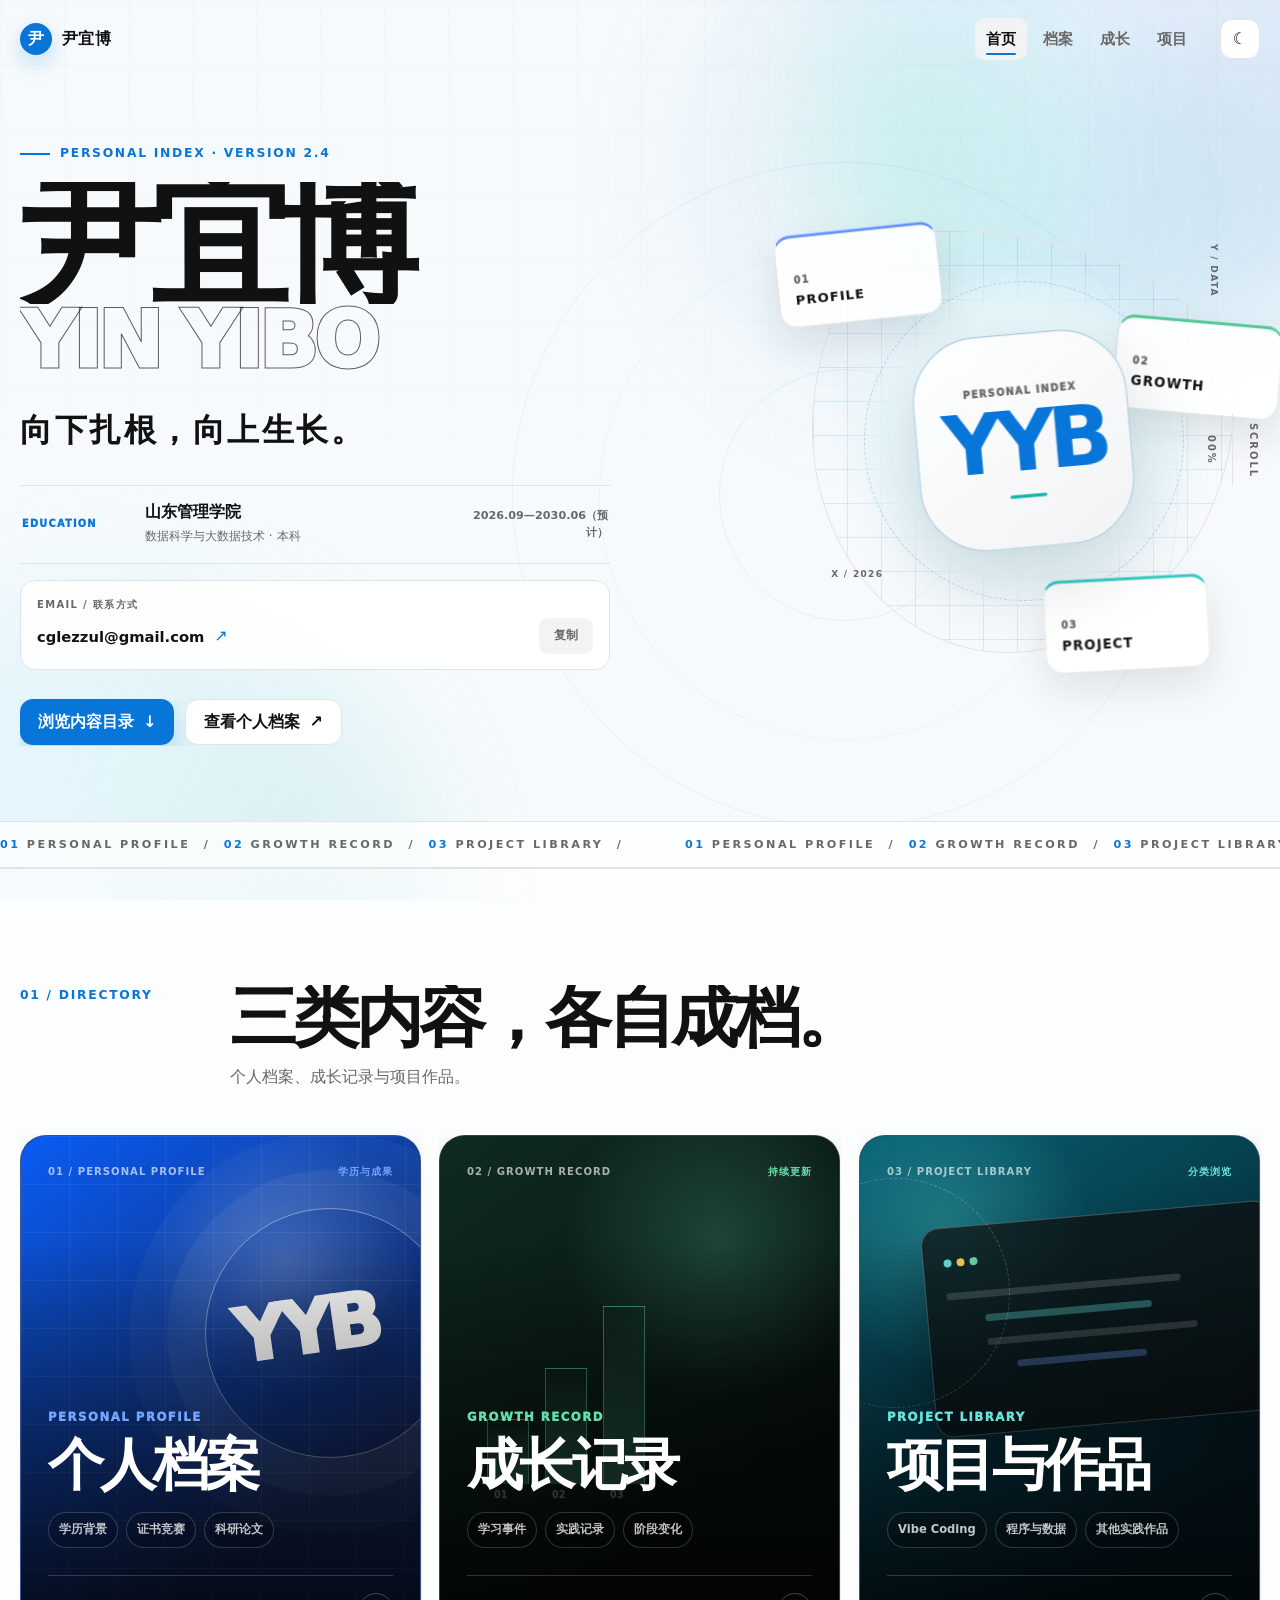
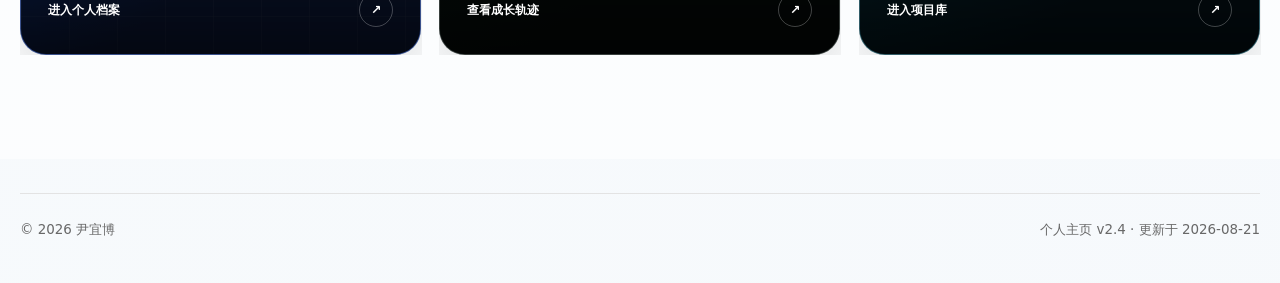
==== commit 0451cb38: "Add files via upload" ====
--- a/index.html
+++ b/index.html
@@ -21,7 +21,7 @@
     <section class="hero home-hero">
       <div class="container home-intro">
         <div class="home-copy">
-          <p class="eyebrow hero-in">PERSONAL INDEX · VERSION 2.1</p>
+          <p class="eyebrow hero-in">PERSONAL INDEX · VERSION 2.4</p>
           <h1 class="hero-in d1" id="heroName"></h1>
           <p class="hero-echo hero-in d2" id="heroEnglish" aria-hidden="true"></p>
           <p class="hero-summary hero-in d3" id="heroSummary"></p>
@@ -37,7 +37,7 @@
           </div>
           <div class="hero-actions hero-in d4">
             <a class="btn primary" href="#directory">浏览内容目录 <span class="arrow">↓</span></a>
-            <a class="btn" href="resume.html">查看简历 <span class="arrow">↗</span></a>
+            <a class="btn" href="about.html">查看个人档案 <span class="arrow">↗</span></a>
           </div>
         </div>
 
--- a/styles.css
+++ b/styles.css
@@ -15,6 +15,8 @@
   --echo-shift:0px;
   --outline-shift:0px;
   --grid-shift:0px;
+  --ambient-x:72%;
+  --ambient-y:18%;
 }
 html[data-mode="dark"] {
   --bg:#0d0d0e;
@@ -33,14 +35,13 @@
 * { box-sizing:border-box; }
 html { overflow-x:clip; scroll-behavior:smooth; scroll-padding-top:92px; color-scheme:light dark; }
 body {
+  position:relative;
+  isolation:isolate;
   margin:0;
   min-height:100vh;
   overflow-x:clip;
   color:var(--text);
-  background:
-    radial-gradient(circle at 85% 5%,var(--accent-soft),transparent 30rem),
-    radial-gradient(circle at 7% 44%,color-mix(in srgb,var(--accent-2) 5%,transparent),transparent 28rem),
-    var(--bg);
+  background:linear-gradient(145deg,color-mix(in srgb,var(--bg) 94%,#e9fbff),var(--bg) 44%,color-mix(in srgb,var(--bg) 92%,#eef2ff));
   font-family:system-ui,-apple-system,"Segoe UI","Microsoft YaHei","PingFang SC","Noto Sans CJK SC",sans-serif;
   line-height:1.72;
   transition:background .22s ease,color .22s ease;
@@ -49,7 +50,7 @@
   content:"";
   position:fixed;
   inset:0;
-  z-index:-1;
+  z-index:0;
   pointer-events:none;
   opacity:.32;
   background-image:
@@ -59,6 +60,18 @@
   background-position:0 var(--grid-shift);
   mask-image:linear-gradient(to bottom,black,transparent 62%);
 }
+.ambient-background { position:fixed; inset:0; z-index:0; overflow:hidden; pointer-events:none; }
+.ambient-background > span { position:absolute; display:block; pointer-events:none; will-change:transform; }
+.ambient-glow { inset:0; opacity:.62; background:radial-gradient(circle min(38vw,520px) at var(--ambient-x) var(--ambient-y),color-mix(in srgb,var(--accent-2) 18%,transparent),color-mix(in srgb,var(--accent) 7%,transparent) 38%,transparent 72%); }
+.ambient-aurora { border-radius:48% 52% 58% 42% / 42% 46% 54% 58%; filter:blur(58px); opacity:.44; }
+.ambient-aurora-one { top:-18vmax; right:-12vmax; width:48vmax; aspect-ratio:1; background:conic-gradient(from 120deg,color-mix(in srgb,var(--accent) 38%,transparent),color-mix(in srgb,#84e8df 48%,transparent),color-mix(in srgb,#b2c9ff 42%,transparent),color-mix(in srgb,var(--accent) 38%,transparent)); animation:auroraFloatOne 18s ease-in-out infinite alternate; }
+.ambient-aurora-two { bottom:-26vmax; left:-16vmax; width:50vmax; aspect-ratio:1; background:conic-gradient(from -20deg,color-mix(in srgb,#9be7ff 44%,transparent),color-mix(in srgb,var(--accent-2) 32%,transparent),color-mix(in srgb,#b9c7ff 38%,transparent),color-mix(in srgb,#9be7ff 44%,transparent)); animation:auroraFloatTwo 22s ease-in-out infinite alternate; }
+.ambient-orbit { top:18vh; right:8vw; width:min(52vw,700px); aspect-ratio:1; border:1px solid color-mix(in srgb,var(--accent) 12%,transparent); border-radius:50%; opacity:.62; animation:ambientOrbit 30s linear infinite; }
+.ambient-orbit::before,.ambient-orbit::after { content:""; position:absolute; border:1px dashed color-mix(in srgb,var(--accent-2) 17%,transparent); border-radius:50%; }
+.ambient-orbit::before { inset:13%; }
+.ambient-orbit::after { inset:31%; border-style:solid; }
+body > main,body > .site-footer { position:relative; z-index:1; }
+html[data-mode="dark"] .ambient-background { opacity:.62; }
 a { color:inherit; text-decoration:none; }
 button { color:inherit; font:inherit; }
 button:focus-visible,a:focus-visible { outline:3px solid color-mix(in srgb,var(--accent) 42%,transparent); outline-offset:3px; }
@@ -271,11 +284,14 @@
 .certificate-library-count { min-width:112px; text-align:right; }
 .certificate-library-count strong { display:block; color:var(--accent); font-size:3.1rem; line-height:1; letter-spacing:-.08em; }
 .certificate-library-count span { color:var(--muted); font-size:.64rem; font-weight:900; letter-spacing:.12em; }
-.achievement-items { display:grid; grid-template-columns:1fr; gap:18px; margin-top:28px; }
-.achievement-item { overflow:hidden; display:grid; grid-template-columns:minmax(0,1.45fr) minmax(280px,.55fr); padding:0; }
-.achievement-media { overflow:hidden; display:block; min-height:320px; background:var(--surface-2); }
+.achievement-items { display:grid; grid-template-columns:repeat(2,minmax(0,1fr)); gap:18px; margin-top:28px; }
+.achievement-item { overflow:hidden; display:flex; flex-direction:column; padding:0; }
+.achievement-item:only-child { grid-column:1 / -1; display:grid; grid-template-columns:minmax(0,1.45fr) minmax(280px,.55fr); }
+.achievement-media { position:relative; overflow:hidden; display:block; min-height:0; aspect-ratio:16/10; background:var(--surface-2); }
+.achievement-item:only-child .achievement-media { min-height:320px; aspect-ratio:auto; }
 .achievement-media img { width:100%; height:100%; display:block; object-fit:contain; transition:transform .35s cubic-bezier(.22,1,.36,1); }
-.achievement-item-body { display:flex; flex-direction:column; justify-content:center; padding:clamp(26px,4vw,44px); }
+.achievement-media::after { content:"查看原图 ↗"; position:absolute; right:14px; bottom:14px; padding:8px 11px; border:1px solid rgba(255,255,255,.38); border-radius:999px; color:#fff; background:rgba(5,16,30,.58); font-size:.67rem; font-weight:850; letter-spacing:.05em; backdrop-filter:blur(10px); transform:translateY(8px); opacity:0; transition:transform .25s ease,opacity .25s ease; }
+.achievement-item-body { display:flex; flex:1; flex-direction:column; justify-content:center; padding:clamp(24px,3.4vw,38px); }
 .achievement-item-body h3 { margin-top:15px; }
 .achievement-item-meta { display:grid; gap:0; margin:26px 0 0; border-top:1px solid var(--line); }
 .achievement-item-meta > div { display:grid; grid-template-columns:78px 1fr; gap:15px; padding:12px 0; border-bottom:1px solid var(--line); }
@@ -317,8 +333,10 @@
 .empty-orbit::after { content:"NEXT PROJECT"; position:absolute; top:8%; right:-15%; padding:10px 12px; border:1px solid var(--line); background:var(--surface); color:var(--muted); font-size:.68rem; font-weight:900; letter-spacing:.1em; }
 
 .project-library-section { padding-top:72px; background:linear-gradient(to bottom,color-mix(in srgb,var(--surface) 42%,transparent),transparent 26%); }
-.project-category-grid { display:grid; grid-template-columns:repeat(2,minmax(0,1fr)); gap:18px; }
-.project-category-card { --category-accent:var(--accent); position:relative; isolation:isolate; overflow:hidden; min-height:310px; display:flex; flex-direction:column; padding:28px; border:1px solid var(--line); border-radius:26px; background:var(--surface); text-align:left; cursor:pointer; transition:transform .34s cubic-bezier(.22,1,.36,1),border-color .25s ease,box-shadow .34s ease; }
+.project-category-grid { display:grid; grid-template-columns:repeat(12,minmax(0,1fr)); gap:18px; perspective:1200px; }
+.project-category-card { --category-accent:var(--accent); --category-rx:0deg; --category-ry:0deg; --category-spot-x:50%; --category-spot-y:50%; position:relative; isolation:isolate; overflow:hidden; grid-column:span 6; min-height:310px; display:flex; flex-direction:column; padding:28px; border:1px solid var(--line); border-radius:26px; background:radial-gradient(circle at var(--category-spot-x) var(--category-spot-y),color-mix(in srgb,var(--category-accent) 12%,transparent),transparent 42%),var(--surface); text-align:left; cursor:pointer; transform-style:preserve-3d; transition:transform .34s cubic-bezier(.22,1,.36,1),border-color .25s ease,box-shadow .34s ease,opacity .28s ease,filter .28s ease; }
+.project-category-card:nth-child(4n+1),.project-category-card:nth-child(4n+4) { grid-column:span 7; }
+.project-category-card:nth-child(4n+2),.project-category-card:nth-child(4n+3) { grid-column:span 5; }
 .project-category-card:nth-child(2),.project-category-card:nth-child(5) { --category-accent:#16866a; }
 .project-category-card:nth-child(3),.project-category-card:nth-child(6) { --category-accent:#149db5; }
 .project-category-card::before { content:""; position:absolute; z-index:-2; right:-90px; bottom:-115px; width:280px; aspect-ratio:1; border-radius:50%; background:color-mix(in srgb,var(--category-accent) 10%,transparent); box-shadow:0 0 0 42px color-mix(in srgb,var(--category-accent) 3%,transparent); transition:transform .48s cubic-bezier(.22,1,.36,1); }
@@ -336,45 +354,42 @@
 .project-collection { scroll-margin-top:105px; margin-top:92px; padding-top:58px; border-top:1px solid var(--line); }
 .project-collection-head { margin-bottom:30px; }
 .project-collection-head h2 { font-size:clamp(2.5rem,6vw,5rem); }
-.project-grid { grid-template-columns:repeat(3,minmax(0,1fr)); gap:18px; }
-.project-card { position:relative; isolation:isolate; overflow:hidden; display:grid; grid-template-rows:210px 1fr; border:1px solid var(--line); border-radius:22px; background:var(--surface); box-shadow:0 14px 42px rgba(17,17,17,.055); transition:transform .34s cubic-bezier(.22,1,.36,1),border-color .25s ease,box-shadow .34s ease; }
+.project-grid { grid-template-columns:repeat(12,minmax(0,1fr)); gap:18px; }
+.project-card { position:relative; isolation:isolate; overflow:hidden; grid-column:span 4; display:grid; grid-template-rows:210px 1fr; border:1px solid var(--line); border-radius:22px; background:var(--surface); box-shadow:0 14px 42px rgba(17,17,17,.055); transition:transform .34s cubic-bezier(.22,1,.36,1),border-color .25s ease,box-shadow .34s ease; }
+.project-card.is-featured { grid-column:span 8; }
+.project-card:first-child:nth-last-child(2),.project-card:first-child:nth-last-child(2) ~ .project-card { grid-column:span 6; }
+.project-card:only-child { grid-column:1 / -1; grid-template-columns:minmax(0,1.12fr) minmax(300px,.88fr); grid-template-rows:minmax(330px,1fr); }
+.project-card:only-child .project-visual { min-height:330px; }
 .project-visual { position:relative; isolation:isolate; overflow:hidden; min-height:210px; display:block; color:#fff; background:linear-gradient(135deg,#0c2a70,var(--accent),#111); }
 .project-visual::before { content:""; position:absolute; z-index:1; inset:0; background:linear-gradient(135deg,rgba(4,8,18,.06),rgba(4,8,18,.24)); transition:background .35s ease; }
 .project-visual.has-image::after { content:""; position:absolute; z-index:1; inset:0; background:linear-gradient(to top,rgba(0,0,0,.48),transparent 60%); }
 .project-visual img { position:absolute; z-index:0; inset:0; width:100%; height:100%; object-fit:cover; transition:transform .7s cubic-bezier(.22,1,.36,1),filter .35s ease; }
+.project-visual.is-placeholder { background:linear-gradient(138deg,#061836 0%,#084d83 46%,#11aeb3 100%); }
+.project-placeholder-art { position:absolute; z-index:0; inset:0; overflow:hidden; display:flex; flex-direction:column; justify-content:flex-end; padding:26px; }
+.project-placeholder-art::before { content:""; position:absolute; top:50%; left:56%; width:34%; aspect-ratio:1; border:1px solid rgba(255,255,255,.5); border-radius:30%; box-shadow:0 0 0 30px rgba(86,222,222,.08),0 0 0 70px rgba(86,222,222,.045); transform:translate(-50%,-50%) rotate(9deg); animation:breathe 4.8s ease-in-out infinite; }
+.project-placeholder-art::after { content:""; position:absolute; inset:0; opacity:.24; background-image:linear-gradient(rgba(255,255,255,.28) 1px,transparent 1px),linear-gradient(90deg,rgba(255,255,255,.28) 1px,transparent 1px); background-size:34px 34px; mask-image:linear-gradient(135deg,transparent 10%,black,transparent 88%); }
+.project-placeholder-art > * { position:relative; z-index:1; }
+.project-placeholder-kicker { display:none; color:rgba(255,255,255,.72); font-size:.65rem; font-weight:900; letter-spacing:.16em; }
+.project-placeholder-art strong { align-self:flex-end; margin:auto 8% auto 0; color:#fff; font-size:clamp(3.8rem,8vw,7rem); line-height:.75; letter-spacing:-.09em; text-shadow:0 18px 45px rgba(0,0,0,.28); }
+.project-placeholder-art i { color:rgba(255,255,255,.72); font-size:.7rem; font-style:normal; font-weight:800; letter-spacing:.1em; }
 .project-visual-meta { position:absolute; z-index:2; top:24px; right:24px; left:24px; display:flex; align-items:flex-start; justify-content:space-between; gap:12px; }
 .project-no { color:#fff; font-size:clamp(2.4rem,5vw,4rem); font-weight:950; line-height:.78; letter-spacing:-.08em; -webkit-text-stroke:1px rgba(255,255,255,.72); text-shadow:0 8px 28px rgba(0,0,0,.24); }
 .project-status { padding:8px 11px; border:1px solid rgba(255,255,255,.35); border-radius:999px; background:rgba(8,12,20,.48); color:#fff; font-size:.7rem; font-weight:850; backdrop-filter:blur(12px); }
-.project-visual-arrow { position:absolute; z-index:2; right:24px; bottom:24px; width:48px; height:48px; display:grid; place-items:center; border:1px solid rgba(255,255,255,.42); border-radius:50%; background:rgba(8,12,20,.38); font-size:1.15rem; backdrop-filter:blur(12px); transition:transform .3s cubic-bezier(.22,1,.36,1),background .25s ease,color .25s ease; }
 .project-body { min-width:0; display:flex; flex-direction:column; padding:23px; }
 .project-meta { display:flex; flex-wrap:wrap; justify-content:space-between; gap:9px; color:var(--accent); font-size:.7rem; font-weight:900; letter-spacing:.1em; text-transform:uppercase; }
 .project-title-link { display:flex; align-items:flex-start; justify-content:space-between; gap:18px; margin-top:0; padding-top:23px; }
 .project-title-link h3 { margin:0; font-size:clamp(1.45rem,2.5vw,2rem); line-height:1; letter-spacing:-.045em; }
-.project-title-link > span { flex:0 0 auto; color:var(--accent); font-size:1.35rem; transition:transform .25s ease; }
 .project-summary { margin:19px 0 0; color:var(--muted); font-size:1rem; }
+.project-card-facts { display:grid; gap:13px; margin:22px 0 0; }
+.project-card-facts > div { display:grid; grid-template-columns:74px minmax(0,1fr); gap:12px; padding-top:13px; border-top:1px solid var(--line); }
+.project-card-facts dt { color:var(--accent); font-size:.7rem; font-weight:900; letter-spacing:.08em; }
+.project-card-facts dd { margin:0; color:var(--muted); font-size:.84rem; line-height:1.65; }
 .project-card-actions { margin-top:25px; }
 .project-tags { display:flex; flex-wrap:wrap; gap:7px; margin-top:22px; }
 .project-card:hover { transform:translateY(-8px); border-color:color-mix(in srgb,var(--accent) 45%,var(--line)); box-shadow:0 30px 90px rgba(17,17,17,.14); }
 .project-card:hover .project-visual img { transform:scale(1.055); filter:saturate(1.08); }
 .project-card:hover .project-visual::before { background:linear-gradient(135deg,color-mix(in srgb,var(--accent) 12%,transparent),rgba(4,8,18,.3)); }
-.project-card:hover .project-visual-arrow { transform:rotate(45deg) scale(1.06); color:#111; background:#fff; }
-.project-card:hover .project-title-link > span { transform:translate(4px,-4px); }
-.project-detail-grid { display:grid; grid-template-columns:minmax(0,1.4fr) minmax(260px,.6fr); gap:24px; }
-.project-media-section { padding-bottom:30px; }
-.project-cover-frame { overflow:hidden; margin:0; aspect-ratio:16/9; border:1px solid var(--line); border-radius:28px; background:var(--surface-2); }
-.project-cover-frame img { width:100%; height:100%; display:block; object-fit:cover; }
-.project-gallery { display:grid; grid-template-columns:repeat(2,minmax(0,1fr)); gap:18px; margin-top:18px; }
-.project-gallery:empty { display:none; }
-.project-gallery-item { overflow:hidden; display:block; aspect-ratio:16/10; border:1px solid var(--line); border-radius:20px; background:var(--surface-2); }
-.project-gallery-item img { width:100%; height:100%; display:block; object-fit:cover; transition:transform .35s cubic-bezier(.22,1,.36,1); }
-.project-gallery-item:hover img { transform:scale(1.025); }
-.project-block { padding:28px 0; border-top:1px solid var(--line); }
-.project-block:first-child { border-top:0; }
-.project-block h2 { font-size:clamp(1.8rem,4vw,3rem); }
-.project-side { position:sticky; top:110px; height:max-content; }
-.project-info-row + .project-info-row { margin-top:22px; padding-top:18px; border-top:1px solid var(--line); }
-.project-info-row h3,.project-info-row p { margin:0; }
-.project-info-row p { margin-top:5px; color:var(--muted); }
+.project-link-placeholder { display:inline-flex; align-items:center; min-height:42px; padding:9px 12px; border:1px dashed var(--line); border-radius:12px; color:var(--muted); font-size:.78rem; font-weight:750; }
 
 .resume-page { padding:128px 0 80px; }
 .resume-toolbar { display:flex; justify-content:space-between; align-items:center; gap:20px; margin-bottom:20px; }
@@ -394,6 +409,8 @@
 .footer-row { display:flex; justify-content:space-between; gap:20px; padding-top:24px; border-top:1px solid var(--line); }
 .back-top { position:fixed; right:22px; bottom:22px; z-index:35; opacity:0; pointer-events:none; transform:translateY(10px); }
 .back-top.show { opacity:1; pointer-events:auto; transform:none; }
+.site-toast { position:fixed; z-index:95; left:50%; bottom:26px; min-width:150px; padding:11px 16px; border:1px solid color-mix(in srgb,var(--accent) 35%,var(--line)); border-radius:999px; color:var(--text); background:color-mix(in srgb,var(--surface) 88%,transparent); box-shadow:0 18px 50px rgba(17,17,17,.16); font-size:.82rem; font-weight:850; text-align:center; backdrop-filter:blur(16px); opacity:0; pointer-events:none; transform:translate(-50%,14px) scale(.96); transition:opacity .2s ease,transform .25s cubic-bezier(.22,1,.36,1); }
+.site-toast.show { opacity:1; transform:translate(-50%,0) scale(1); }
 
 .reveal { opacity:0; transform:translateY(26px); clip-path:inset(0 0 10% 0); transition:opacity .7s ease,transform .7s cubic-bezier(.22,1,.36,1),clip-path .7s ease; transition-delay:var(--reveal-delay,0ms); }
 .reveal.in { opacity:1; transform:none; clip-path:inset(0); }
@@ -419,6 +436,9 @@
 @keyframes buttonGradient { 0%,100% { background-position:0 50%; } 50% { background-position:100% 50%; } }
 @keyframes navDrop { from { opacity:0; transform:translateY(-8px); } to { opacity:1; transform:none; } }
 @keyframes visualMorph { from { border-radius:31% 69% 54% 46% / 47% 39% 61% 53%; transform:rotate(-2deg) scale(.98); } to { border-radius:58% 42% 38% 62% / 39% 55% 45% 61%; transform:rotate(6deg) scale(1.02); } }
+@keyframes auroraFloatOne { from { transform:translate3d(3%,-2%,0) rotate(-8deg) scale(.96); } to { transform:translate3d(-16%,18%,0) rotate(18deg) scale(1.1); } }
+@keyframes auroraFloatTwo { from { transform:translate3d(-4%,4%,0) rotate(10deg) scale(1); } to { transform:translate3d(19%,-14%,0) rotate(-14deg) scale(1.08); } }
+@keyframes ambientOrbit { to { transform:rotate(360deg); } }
 
 @media (hover:hover) {
   .brand:hover .brand-mark { transform:rotate(-8deg) scale(1.08); border-radius:9px; }
@@ -429,13 +449,15 @@
   .achievement-category-card:hover::after { transform:translate(-18px,-18px) scale(1.08); }
   .achievement-category-card.is-entry:hover .achievement-category-state::after { color:#fff; background:var(--archive-accent); transform:translateX(4px) rotate(-12deg); }
   .achievement-item:hover img { transform:scale(1.025); }
+  .achievement-item:hover .achievement-media::after { opacity:1; transform:none; }
   .focus-track:hover { animation-play-state:paused; }
   .timeline-item:hover .timeline-content { transform:translateX(8px); border-color:color-mix(in srgb,var(--accent) 42%,var(--line)); box-shadow:0 24px 70px rgba(17,17,17,.09); }
   .timeline-item:hover .timeline-content::before { transform:scale(1.35); box-shadow:0 0 0 7px color-mix(in srgb,var(--accent) 13%,transparent); }
   .timeline-item:hover .timeline-content::after { transform:translate(-22px,-15px) scale(1.08); }
-  .project-category-card:hover { transform:translateY(-9px) rotate(-.25deg); border-color:color-mix(in srgb,var(--category-accent) 54%,var(--line)); box-shadow:0 28px 80px rgba(17,17,17,.12); }
-  .project-category-card:hover::before { transform:translate(-22px,-19px) scale(1.08); }
-  .project-category-card:hover::after { color:color-mix(in srgb,var(--category-accent) 15%,transparent); transform:translate(-10px,-7px) rotate(-3deg); }
+  .project-category-grid.is-category-hovering .project-category-card:not(.is-pointer-active) { opacity:.7; filter:saturate(.68); transform:scale(.99); }
+  .project-category-card:hover,.project-category-card.is-pointer-active { transform:perspective(1000px) translateY(-9px) rotateX(var(--category-rx)) rotateY(var(--category-ry)); border-color:color-mix(in srgb,var(--category-accent) 54%,var(--line)); box-shadow:0 28px 80px rgba(17,17,17,.12); }
+  .project-category-card:hover::before,.project-category-card.is-pointer-active::before { transform:translate(-22px,-19px) scale(1.08); }
+  .project-category-card:hover::after,.project-category-card.is-pointer-active::after { color:color-mix(in srgb,var(--category-accent) 15%,transparent); transform:translate(-10px,-7px) rotate(-3deg); }
   .portal-grid.is-card-hovering .portal-card:not(.is-pointer-active) { opacity:.68; filter:saturate(.62) brightness(.84); transform:scale(.985); }
   .portal-card:hover,.portal-card.is-pointer-active { transform:perspective(1100px) translateY(-12px) scale(1.012) rotateX(var(--card-rx)) rotateY(var(--card-ry)); border-color:color-mix(in srgb,var(--portal-accent) 65%,transparent); box-shadow:0 32px 86px rgba(17,17,17,.28); }
   .portal-card:hover::after,.portal-card.is-pointer-active::after { opacity:1; border-color:color-mix(in srgb,var(--portal-accent) 72%,transparent); box-shadow:inset 0 0 52px color-mix(in srgb,var(--portal-accent) 11%,transparent); }
@@ -458,12 +480,14 @@
 @media (max-width:960px) {
   .home-intro { grid-template-columns:1fr; }
   .home-copy { max-width:820px; }
-  .empty-state,.project-detail-grid { grid-template-columns:1fr; }
+  .empty-state { grid-template-columns:1fr; }
   .project-grid,.project-category-grid { grid-template-columns:1fr 1fr; }
+  .project-category-card,.project-category-card:nth-child(4n+1),.project-category-card:nth-child(4n+2),.project-category-card:nth-child(4n+3),.project-category-card:nth-child(4n+4) { grid-column:auto; }
+  .project-card,.project-card.is-featured,.project-card:first-child:nth-last-child(2),.project-card:first-child:nth-last-child(2) ~ .project-card { grid-column:auto; }
+  .project-card:only-child { grid-column:1 / -1; }
   .achievement-category-grid { grid-template-columns:1fr 1fr; }
   .achievement-category-card,.achievement-category-card:nth-child(4),.achievement-category-card:nth-child(5) { grid-column:auto; }
   .achievement-category-card:last-child { grid-column:1 / -1; }
-  .project-side { position:static; }
   .portal-grid { grid-template-columns:1fr 1fr; }
   .portal-projects { grid-column:1 / -1; min-height:450px; }
 }
@@ -505,9 +529,11 @@
   .project-category-card > strong { font-size:2.35rem; }
   .project-collection { margin-top:66px; padding-top:46px; }
   .project-grid { grid-template-columns:1fr; }
-  .project-card { grid-template-rows:230px auto; border-radius:22px; }
+  .project-card,.project-card.is-featured,.project-card:only-child { grid-column:auto; grid-template-columns:1fr; grid-template-rows:230px auto; border-radius:22px; }
   .project-visual { min-height:230px; }
+  .project-card:only-child .project-visual { min-height:230px; }
   .project-body { padding:22px 20px; }
+  .project-card-facts > div { grid-template-columns:68px minmax(0,1fr); }
   .project-title-link { padding-top:23px; }
   .growth-overview { min-height:160px; grid-template-columns:1fr auto; margin-bottom:66px; padding:24px; }
   .growth-overview > i { display:none; }
@@ -522,7 +548,6 @@
   .timeline-content::before { top:-36px; left:-30px; }
   .timeline-content::after { overflow:hidden; right:-30px; bottom:-65px; width:140px; }
   .timeline-index { font-size:2rem; }
-  .project-gallery { grid-template-columns:1fr; }
   .achievement-category-grid { grid-template-columns:1fr; }
   .achievement-category-card,.achievement-category-card:nth-child(4),.achievement-category-card:nth-child(5),.achievement-category-card:last-child { grid-column:auto; min-height:245px; padding:22px; }
   .achievement-category-card h3 { font-size:2.15rem; }
@@ -530,8 +555,10 @@
   .certificate-library-head { grid-template-columns:1fr auto; gap:18px; }
   .certificate-library-count { min-width:72px; }
   .certificate-library-count strong { font-size:2.5rem; }
-  .achievement-item { grid-template-columns:1fr; }
+  .achievement-items { grid-template-columns:1fr; }
+  .achievement-item,.achievement-item:only-child { grid-column:auto; display:grid; grid-template-columns:1fr; }
   .achievement-media { min-height:0; aspect-ratio:1.42; }
+  .achievement-item:only-child .achievement-media { min-height:0; aspect-ratio:1.42; }
   .achievement-item-body { padding:24px 21px; }
   .resume-page { padding:92px 0 45px; }
   .resume-toolbar { flex-direction:column; align-items:stretch; }
@@ -560,19 +587,22 @@
 @media (max-width:470px) {
   .brand span:last-child { display:none; }
   .footer-row { flex-direction:column; }
+  .site-toast { right:14px; bottom:16px; left:14px; min-width:0; transform:translateY(14px) scale(.96); }
+  .site-toast.show { transform:none; }
 }
 
 @media (prefers-reduced-motion:reduce) {
   *,*::before,*::after { scroll-behavior:auto!important; animation-duration:.01ms!important; animation-iteration-count:1!important; transition-duration:.01ms!important; }
   .reveal { opacity:1; transform:none; clip-path:none; }
   .focus-track { transform:none; }
+  .ambient-background { display:none; }
 }
 
 @media print {
   :root,html[data-mode="dark"] { --bg:#fff; --surface:#fff; --surface-2:#fff; --text:#111; --muted:#444; --line:#bbb; }
   @page { size:A4; margin:12mm; }
   body { background:#fff; font-size:10pt; }
-  body::before,.site-header,.back-top,.side-rail,.scroll-progress,.page-wipe,.focus-marquee,.no-print,.site-footer { display:none!important; }
+  body::before,.ambient-background,.site-header,.back-top,.side-rail,.scroll-progress,.page-wipe,.focus-marquee,.no-print,.site-footer { display:none!important; }
   .container { width:100%; }
   main > section { content-visibility:visible; contain-intrinsic-size:auto; }
   .resume-page { padding:0; }
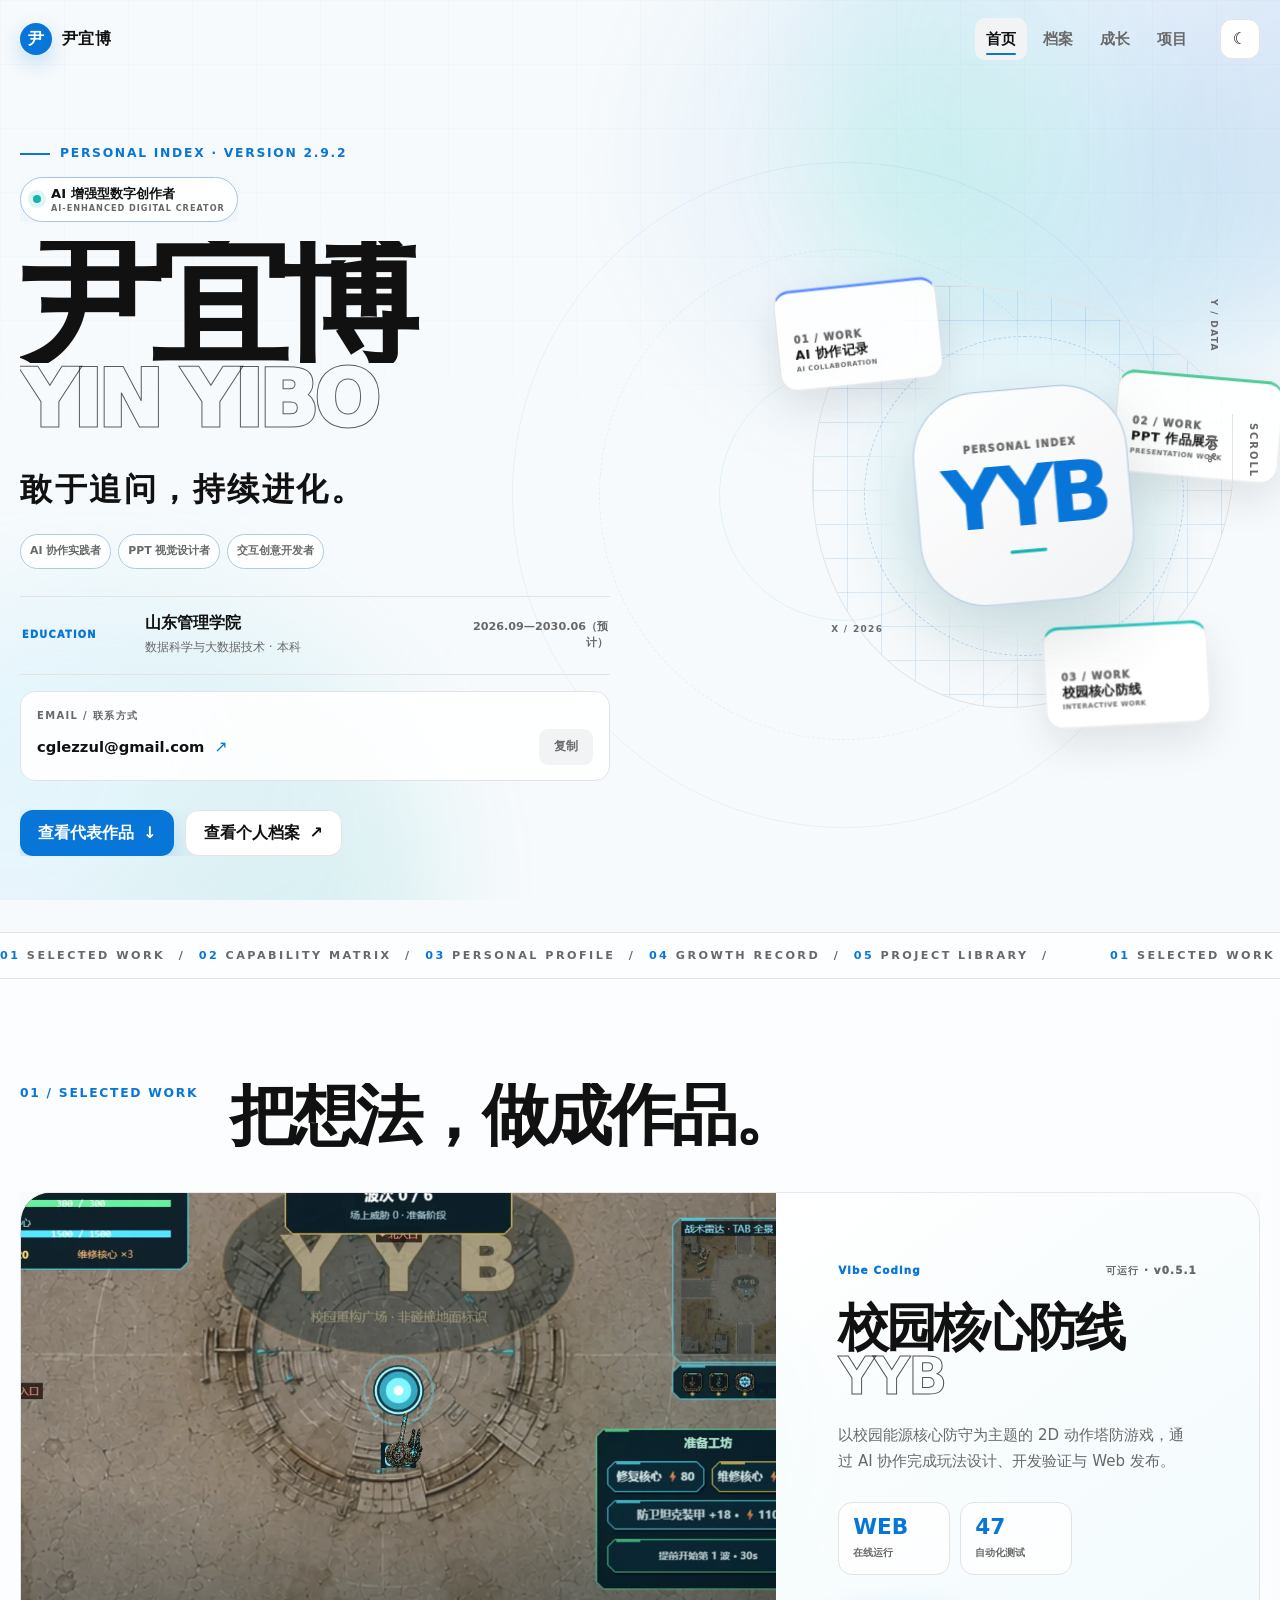
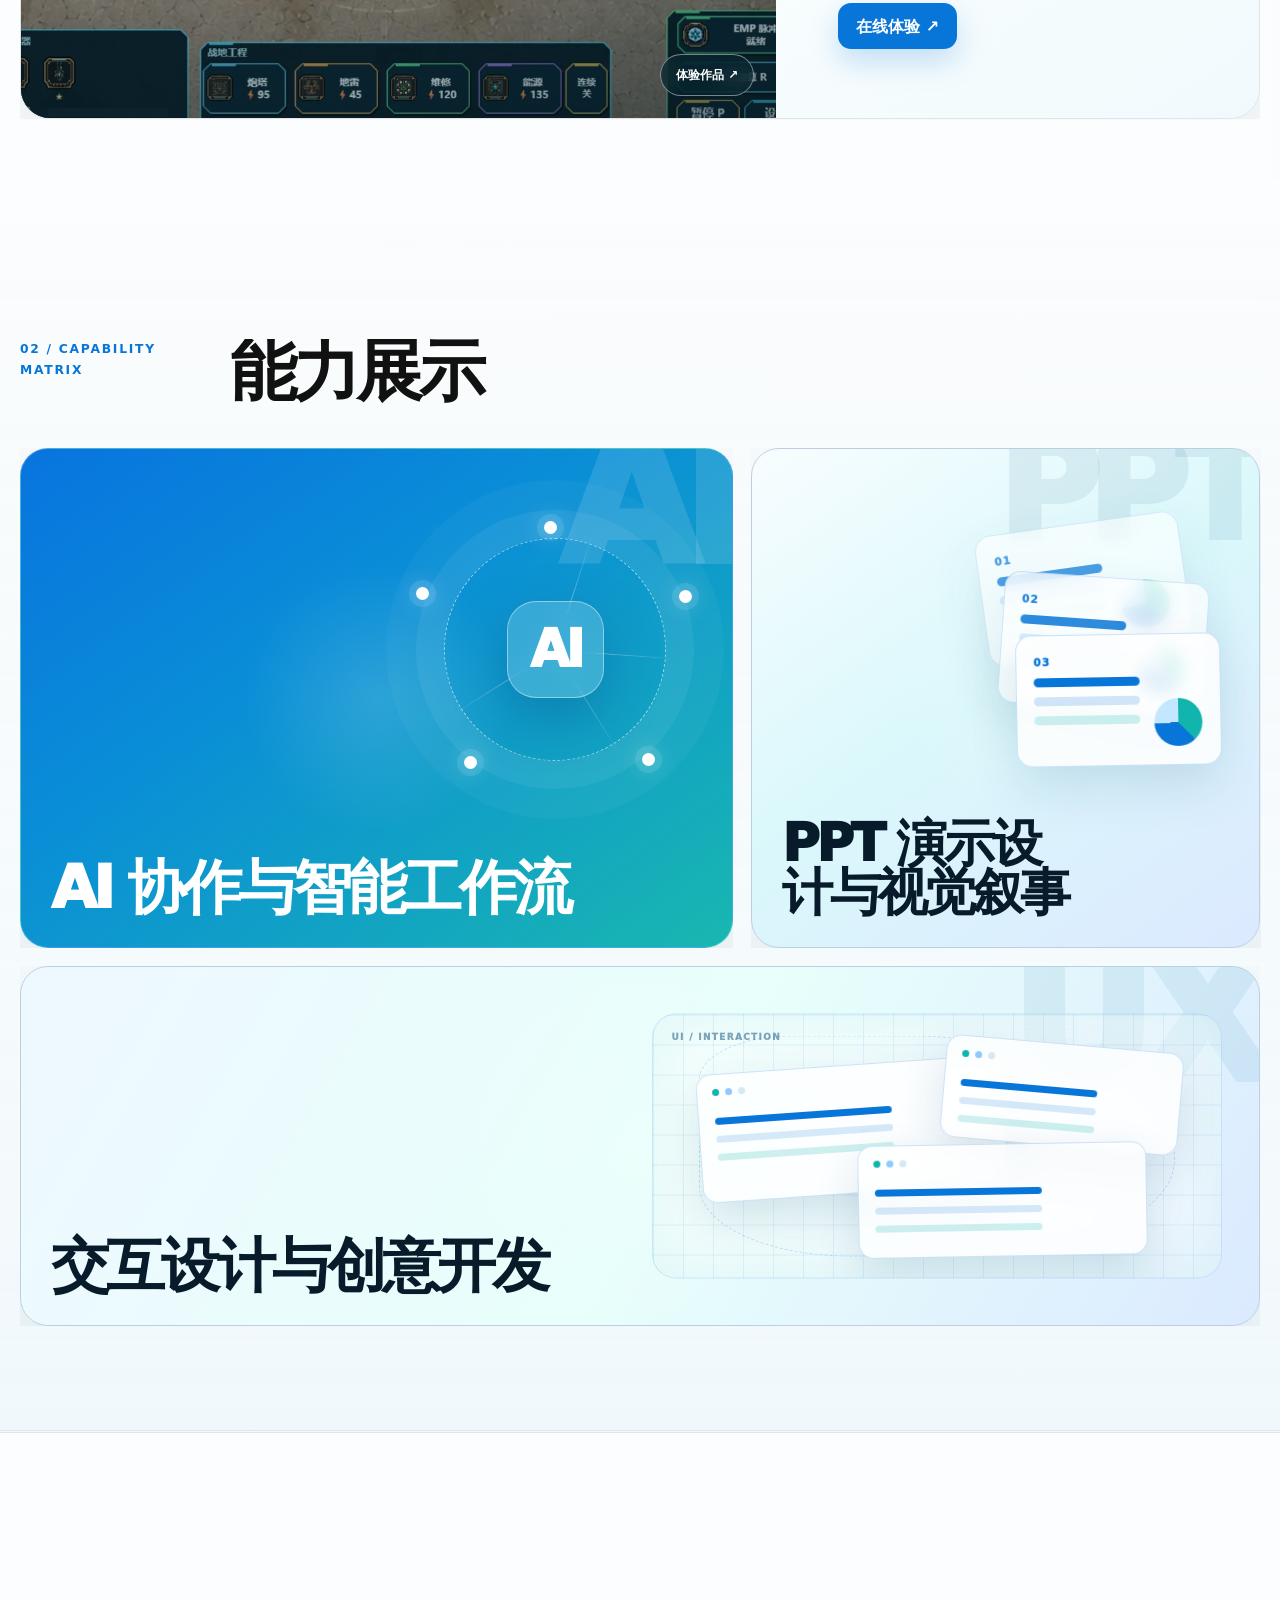
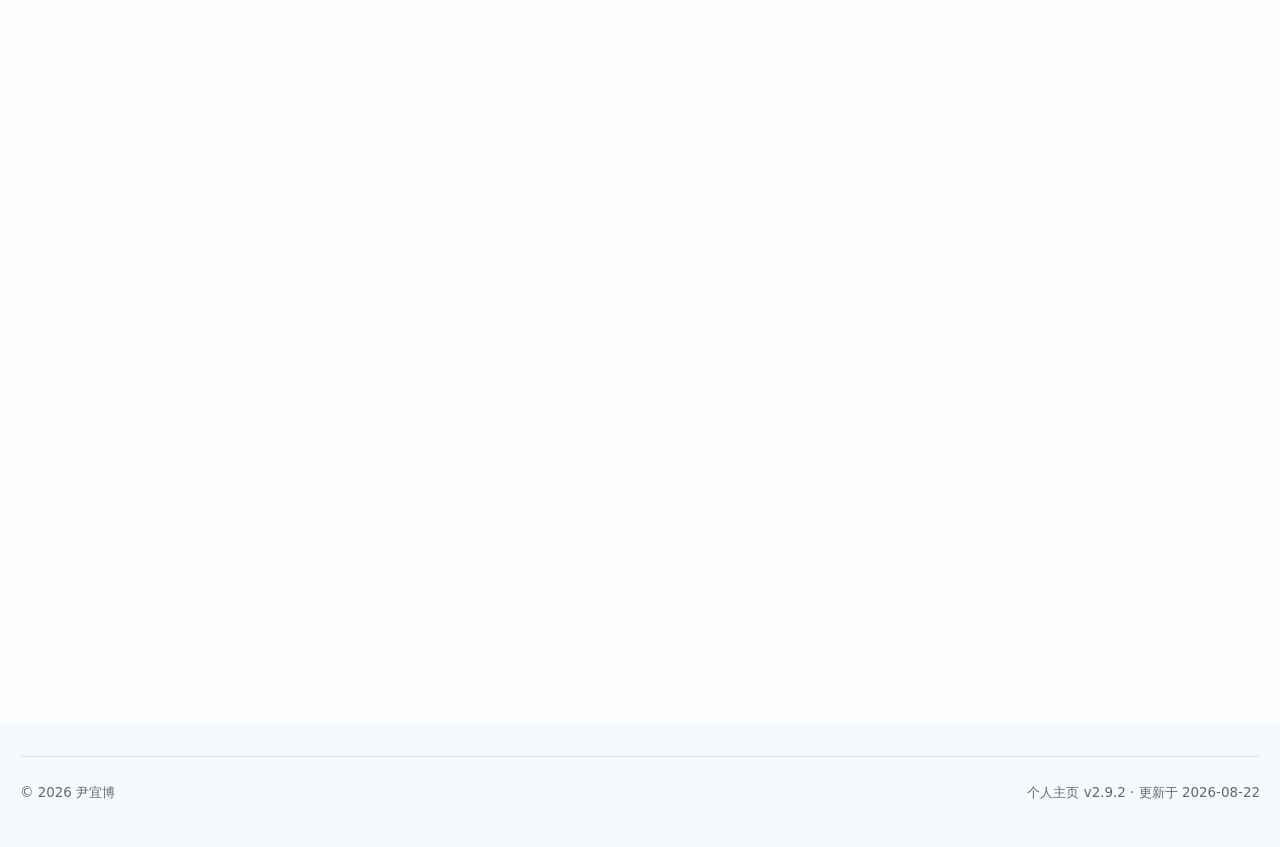
==== commit 41c0d4a7: "Add files via upload" ====
--- a/index.html
+++ b/index.html
@@ -21,10 +21,12 @@
     <section class="hero home-hero">
       <div class="container home-intro">
         <div class="home-copy">
-          <p class="eyebrow hero-in">PERSONAL INDEX · VERSION 2.4</p>
+          <p class="eyebrow hero-in">PERSONAL INDEX · VERSION 2.9.2</p>
+          <div class="hero-identity hero-in d1"><i></i><strong id="heroIdentity"></strong><span>AI-ENHANCED DIGITAL CREATOR</span></div>
           <h1 class="hero-in d1" id="heroName"></h1>
           <p class="hero-echo hero-in d2" id="heroEnglish" aria-hidden="true"></p>
           <p class="hero-summary hero-in d3" id="heroSummary"></p>
+          <div class="hero-role-list hero-in d3" id="heroRoleList"></div>
           <div class="hero-education hero-in d3">
             <span>EDUCATION</span>
             <div><strong id="heroSchool"></strong><small id="heroMajor"></small></div>
@@ -36,7 +38,7 @@
             <button type="button" data-copy-email>复制</button>
           </div>
           <div class="hero-actions hero-in d4">
-            <a class="btn primary" href="#directory">浏览内容目录 <span class="arrow">↓</span></a>
+            <a class="btn primary" href="#featured">查看代表作品 <span class="arrow">↓</span></a>
             <a class="btn" href="about.html">查看个人档案 <span class="arrow">↗</span></a>
           </div>
         </div>
@@ -45,9 +47,9 @@
           <div class="visual-stage" id="visualStage">
             <div class="visual-grid"></div>
             <div class="visual-glow"></div>
-            <div class="visual-card visual-card-profile"><span>01</span><b>PROFILE</b></div>
-            <div class="visual-card visual-card-growth"><span>02</span><b>GROWTH</b></div>
-            <div class="visual-card visual-card-project"><span>03</span><b>PROJECT</b></div>
+            <div class="visual-card visual-card-profile" id="heroShowcase1"><div class="visual-card-media"></div><span>01 / WORK</span><b></b><small></small></div>
+            <div class="visual-card visual-card-growth" id="heroShowcase2"><div class="visual-card-media"></div><span>02 / WORK</span><b></b><small></small></div>
+            <div class="visual-card visual-card-project" id="heroShowcase3"><div class="visual-card-media"></div><span>03 / WORK</span><b></b><small></small></div>
             <div class="visual-core"><small>PERSONAL INDEX</small><strong>YYB</strong><i></i></div>
             <div class="visual-coordinate coordinate-x">X / 2026</div>
             <div class="visual-coordinate coordinate-y">Y / DATA</div>
@@ -58,15 +60,35 @@
 
     <div class="focus-marquee" aria-hidden="true">
       <div class="focus-track">
-        <span><b>01</b> PERSONAL PROFILE　/　<b>02</b> GROWTH RECORD　/　<b>03</b> PROJECT LIBRARY　/　</span>
-        <span><b>01</b> PERSONAL PROFILE　/　<b>02</b> GROWTH RECORD　/　<b>03</b> PROJECT LIBRARY　/　</span>
+        <span><b>01</b> SELECTED WORK　/　<b>02</b> CAPABILITY MATRIX　/　<b>03</b> PERSONAL PROFILE　/　<b>04</b> GROWTH RECORD　/　<b>05</b> PROJECT LIBRARY　/　</span>
+        <span><b>01</b> SELECTED WORK　/　<b>02</b> CAPABILITY MATRIX　/　<b>03</b> PERSONAL PROFILE　/　<b>04</b> GROWTH RECORD　/　<b>05</b> PROJECT LIBRARY　/　</span>
       </div>
     </div>
+
+    <section class="featured-section" id="featured">
+      <div class="container">
+        <header class="section-head reveal">
+          <div class="section-no">01 / SELECTED WORK</div>
+          <div><h2>把想法，做成作品。</h2></div>
+        </header>
+        <div id="featuredWork"></div>
+      </div>
+    </section>
+
+    <section class="capability-section" id="capabilities">
+      <div class="container">
+        <header class="section-head reveal">
+          <div class="section-no">02 / CAPABILITY MATRIX</div>
+          <div><h2>能力展示</h2></div>
+        </header>
+        <div class="capability-grid" id="capabilityGrid"></div>
+      </div>
+    </section>
 
     <section class="directory-section" id="directory">
       <div class="container">
         <header class="section-head reveal">
-          <div class="section-no">01 / DIRECTORY</div>
+          <div class="section-no">03 / DIRECTORY</div>
           <div><h2>三类内容，各自成档。</h2><p class="section-desc">个人档案、成长记录与项目作品。</p></div>
         </header>
 
--- a/styles.css
+++ b/styles.css
@@ -160,6 +160,13 @@
 .home-hero::before { display:none; }
 .home-intro { display:grid; grid-template-columns:minmax(0,1.18fr) minmax(360px,.82fr); align-items:center; gap:clamp(44px,7vw,105px); }
 .home-copy { max-width:780px; }
+.home-copy .eyebrow { margin-bottom:12px; }
+.hero-identity { width:max-content; max-width:100%; display:grid; grid-template-columns:8px auto; align-items:center; gap:3px 10px; margin:0 0 20px; padding:8px 12px; border:1px solid color-mix(in srgb,var(--accent) 28%,var(--line)); border-radius:999px; background:color-mix(in srgb,var(--surface) 84%,transparent); box-shadow:0 12px 32px rgba(8,118,216,.07); backdrop-filter:blur(12px); }
+.hero-identity i { grid-row:1 / 3; width:8px; height:8px; border-radius:50%; background:var(--accent-2); box-shadow:0 0 0 5px color-mix(in srgb,var(--accent-2) 13%,transparent); animation:identityPulse 2.6s ease-in-out infinite; }
+.hero-identity strong { font-size:.82rem; line-height:1.15; }
+.hero-identity span { color:var(--muted); font-size:.51rem; font-weight:900; line-height:1.1; letter-spacing:.12em; }
+.hero-role-list { display:flex; flex-wrap:wrap; gap:7px; margin-top:17px; }
+.hero-role-list span { padding:7px 9px; border:1px solid color-mix(in srgb,var(--accent) 24%,var(--line)); border-radius:999px; background:color-mix(in srgb,var(--surface) 86%,transparent); color:var(--muted); font-size:.68rem; font-weight:820; }
 .home-copy .hero-summary { margin-top:23px; color:var(--text); font-family:Georgia,"Songti SC","STSong",serif; font-size:clamp(1.35rem,2.5vw,2rem); font-weight:700; letter-spacing:.08em; }
 .hero-education { max-width:590px; display:grid; grid-template-columns:105px minmax(0,1fr) auto; align-items:center; gap:18px; margin-top:27px; padding:16px 2px; border-block:1px solid var(--line); }
 .hero-education > span { color:var(--accent); font-size:.61rem; font-weight:950; letter-spacing:.13em; white-space:nowrap; }
@@ -183,9 +190,22 @@
 .visual-core small { color:var(--muted); font-size:.56rem; font-weight:950; letter-spacing:.13em; }
 .visual-core strong { color:var(--accent); font-size:clamp(2.5rem,6vw,4.8rem); line-height:1; letter-spacing:-.09em; }
 .visual-core i { width:34px; height:3px; margin-top:10px; border-radius:99px; background:var(--accent-2); }
-.visual-card { position:absolute; z-index:4; width:155px; min-height:88px; display:flex; flex-direction:column; justify-content:flex-end; padding:15px; border:1px solid var(--line); border-radius:16px; background:color-mix(in srgb,var(--surface) 90%,transparent); box-shadow:0 16px 38px rgba(17,17,17,.1); backdrop-filter:blur(14px); transition:transform .18s ease,border-color .2s ease; }
+.visual-card { position:absolute; z-index:4; width:155px; min-height:96px; display:flex; flex-direction:column; justify-content:flex-end; overflow:visible; isolation:isolate; padding:15px; border:1px solid var(--line); border-radius:16px; background:color-mix(in srgb,var(--surface) 90%,transparent); box-shadow:0 16px 38px rgba(17,17,17,.1); backdrop-filter:blur(14px); cursor:zoom-in; transition:transform .18s ease,border-color .2s ease,box-shadow .28s ease; }
+.visual-card::after { content:""; position:absolute; z-index:1; inset:0; border-radius:inherit; background:linear-gradient(to top,rgba(2,25,37,.88),rgba(2,25,37,.08) 72%); opacity:0; transition:opacity .12s linear; }
+.visual-card > span,.visual-card > b,.visual-card > small { position:relative; z-index:2; transition:color .12s linear,transform .18s ease,text-shadow .12s linear; }
 .visual-card span { color:var(--muted); font-size:.58rem; font-weight:950; letter-spacing:.12em; }
-.visual-card b { font-size:.78rem; letter-spacing:.08em; }
+.visual-card b { font-size:.75rem; line-height:1.16; letter-spacing:.04em; }
+.visual-card small { display:block; margin-top:3px; color:var(--muted); font-size:.4rem; font-weight:900; line-height:1.15; letter-spacing:.07em; }
+.visual-card-media { position:absolute; z-index:0; inset:-20px; opacity:0; overflow:hidden; border:1px solid color-mix(in srgb,var(--accent-2) 48%,#fff); border-radius:24px; background:linear-gradient(145deg,#0876d8,#17b9b0); box-shadow:0 26px 62px rgba(4,58,84,.24); clip-path:inset(0 50% 0 50% round 22px); transform:scale(1.16); transform-origin:center; transition:clip-path .36s cubic-bezier(.77,0,.18,1),opacity .08s linear,transform .42s cubic-bezier(.22,1,.36,1); }
+.visual-card-media::after { content:""; position:absolute; z-index:1; inset:0; background:linear-gradient(to top,rgba(2,25,37,.72),rgba(2,25,37,0) 70%); pointer-events:none; }
+.visual-card-media img { position:relative; z-index:0; width:100%; height:100%; display:block; object-fit:cover; object-position:center; }
+.visual-card-media.fit-contain img { object-fit:contain; }
+.visual-card-media.tone-light { background:#f7f9fb; }
+.visual-card-media.tone-dark { background:#061727; }
+.visual-card-media.theme-ai { background:radial-gradient(circle at 72% 28%,rgba(255,255,255,.82) 0 3px,transparent 4px),radial-gradient(circle at 32% 68%,rgba(255,255,255,.68) 0 4px,transparent 5px),linear-gradient(145deg,#0876d8,#13b9b0); }
+.visual-card-media.theme-slides { background:linear-gradient(155deg,rgba(255,255,255,.9) 0 30%,transparent 31%),linear-gradient(25deg,transparent 44%,rgba(255,255,255,.74) 45% 68%,transparent 69%),linear-gradient(145deg,#83dce7,#779bff); }
+.visual-card-media.theme-ai.tone-light { background:#f7f9fb; }
+.visual-card-media.theme-slides.tone-dark { background:#061727; }
 .visual-card-profile { top:7%; left:0; border-top:3px solid #5f8fff; transform:translate3d(var(--move-x-reverse),var(--move-y-reverse),55px) rotate(-6deg); }
 .visual-card-growth { top:26%; right:-1%; border-top:3px solid #52c997; transform:translate3d(var(--move-x),var(--move-y),72px) rotate(5deg); }
 .visual-card-project { right:13%; bottom:4%; border-top:3px solid #2bc7c0; transform:translate3d(var(--move-x-reverse),var(--move-y-reverse),65px) rotate(-3deg); }
@@ -193,6 +213,80 @@
 .coordinate-x { left:9%; bottom:20%; }
 .coordinate-y { right:8%; top:8%; writing-mode:vertical-rl; }
 .interactive-visual.is-interacting .visual-card { border-color:color-mix(in srgb,var(--accent) 38%,var(--line)); }
+
+.featured-section { position:relative; background:color-mix(in srgb,var(--surface) 56%,transparent); }
+.featured-work { --work-x:0px; --work-y:0px; --work-spot-x:50%; --work-spot-y:50%; position:relative; isolation:isolate; overflow:hidden; min-height:525px; display:grid; grid-template-columns:minmax(0,1.22fr) minmax(390px,.78fr); border:1px solid var(--line); border-radius:30px; background:var(--surface); box-shadow:0 28px 85px rgba(8,70,102,.12); transition:transform .36s cubic-bezier(.22,1,.36,1),box-shadow .32s ease,border-color .24s ease; }
+.featured-work::before { content:""; position:absolute; z-index:3; inset:0; border-radius:inherit; background:radial-gradient(circle at var(--work-spot-x) var(--work-spot-y),color-mix(in srgb,var(--accent-2) 13%,transparent),transparent 32%); opacity:.25; pointer-events:none; transition:opacity .26s ease; }
+.featured-work::after { content:"SELECTED"; position:absolute; z-index:0; right:-.02em; bottom:-.2em; color:color-mix(in srgb,var(--accent) 5%,transparent); font-size:clamp(6rem,12vw,11rem); font-weight:950; line-height:1; letter-spacing:-.08em; pointer-events:none; }
+.featured-work-media { position:relative; z-index:1; overflow:hidden; min-height:525px; background:#072f3d; }
+.featured-work-media::after { content:""; position:absolute; inset:0; background:linear-gradient(115deg,transparent 54%,rgba(3,25,34,.2)),linear-gradient(to top,rgba(3,25,34,.42),transparent 45%); }
+.featured-work-media img { width:calc(100% + 28px); height:calc(100% + 22px); max-width:none; display:block; object-fit:cover; translate:calc(-14px + var(--work-x)) calc(-11px + var(--work-y)); scale:1.035; transition:scale .6s cubic-bezier(.22,1,.36,1),filter .35s ease; }
+.featured-work-view { position:absolute; z-index:2; right:22px; bottom:22px; min-height:42px; display:inline-flex; align-items:center; padding:0 15px; border:1px solid rgba(255,255,255,.45); border-radius:999px; background:rgba(4,34,44,.54); color:#fff; font-size:.75rem; font-weight:900; backdrop-filter:blur(10px); transition:transform .25s ease,background .25s ease; }
+.featured-work-body { position:relative; z-index:2; display:flex; flex-direction:column; justify-content:center; padding:clamp(32px,5vw,62px); background:linear-gradient(145deg,color-mix(in srgb,var(--surface) 96%,transparent),color-mix(in srgb,var(--accent-soft) 62%,var(--surface))); }
+.featured-work-meta { display:flex; justify-content:space-between; gap:14px; margin-bottom:24px; color:var(--accent); font-size:.65rem; font-weight:950; letter-spacing:.11em; }
+.featured-work-meta span:last-child { color:var(--muted); text-align:right; }
+.featured-work-body h3 { max-width:600px; margin:0; font-size:clamp(2.6rem,4vw,3.55rem); line-height:.9; letter-spacing:-.07em; }
+.featured-work-body h3 span { display:block; }
+.featured-work-body h3 span:last-child:not(:first-child) { margin-top:.06em; color:transparent; -webkit-text-stroke:1px color-mix(in srgb,var(--text) 72%,transparent); letter-spacing:-.04em; }
+.featured-work-body > p { max-width:560px; margin:24px 0 0; color:var(--muted); font-size:.94rem; }
+.featured-work-metrics { display:flex; gap:10px; margin-top:27px; }
+.featured-work-metrics > span { min-width:112px; display:flex; flex-direction:column; padding:13px 14px; border:1px solid var(--line); border-radius:14px; background:color-mix(in srgb,var(--surface) 83%,transparent); }
+.featured-work-metrics strong { color:var(--accent); font-size:1.35rem; line-height:1; }
+.featured-work-metrics small { margin-top:6px; color:var(--muted); font-size:.65rem; font-weight:800; }
+.featured-work-body .btn { align-self:flex-start; margin-top:28px; }
+
+.capability-section { position:relative; padding-top:116px; border-bottom:1px solid var(--line); background:linear-gradient(180deg,color-mix(in srgb,var(--surface) 42%,transparent),color-mix(in srgb,var(--accent-soft) 32%,transparent)); }
+.capability-grid { display:grid; grid-template-columns:minmax(0,7fr) minmax(0,5fr); gap:18px; perspective:1200px; transition:grid-template-columns .52s cubic-bezier(.22,1,.36,1); }
+.capability-card { --cap-rx:0deg; --cap-ry:0deg; --cap-spot-x:50%; --cap-spot-y:50%; --cap-shift-x:0px; --cap-shift-y:0px; position:relative; isolation:isolate; overflow:hidden; min-height:500px; display:flex; padding:30px; border:1px solid color-mix(in srgb,var(--accent) 18%,var(--line)); border-radius:28px; box-shadow:0 22px 66px rgba(10,71,104,.1); transform-style:preserve-3d; will-change:transform; transition:transform .38s cubic-bezier(.22,1,.36,1),box-shadow .32s ease,border-color .25s ease,filter .28s ease,opacity .28s ease; }
+.capability-card:focus-visible { outline:3px solid color-mix(in srgb,var(--accent-2) 70%,#fff); outline-offset:4px; }
+.capability-card::before { content:""; position:absolute; z-index:0; inset:0; border-radius:inherit; background:radial-gradient(circle at var(--cap-spot-x) var(--cap-spot-y),rgba(255,255,255,.38),transparent 31%); opacity:.35; transition:opacity .28s ease; }
+.capability-card::after { content:attr(data-mark); position:absolute; z-index:0; top:-.2em; right:.02em; color:rgba(255,255,255,.12); font-size:clamp(7rem,14vw,13rem); font-weight:950; line-height:1; letter-spacing:-.1em; pointer-events:none; transition:transform .65s cubic-bezier(.22,1,.36,1),color .3s ease; }
+.capability-ai { grid-column:1; color:#fff; border-color:rgba(255,255,255,.24); background:linear-gradient(145deg,#0874df 0%,#0a8fd6 42%,#19b7b0 100%); }
+.capability-slides { grid-column:2; color:#071b2a; background:linear-gradient(145deg,#f8fdff 0%,#daf8fb 48%,#dce9ff 100%); }
+.capability-slides::after { color:rgba(3,79,120,.08); font-size:clamp(6.5rem,11vw,10rem); }
+.capability-creative { grid-column:1 / -1; min-height:360px; color:#071b2a; background:linear-gradient(120deg,#eef8ff 0%,#e8fffb 52%,#dbeaff 100%); }
+.capability-creative::after { color:rgba(4,111,147,.08); }
+.capability-title { position:relative; z-index:3; max-width:620px; align-self:flex-end; margin:0; font-size:clamp(2.5rem,4.6vw,4.7rem); font-weight:950; line-height:.96; letter-spacing:-.065em; text-wrap:balance; transform:translateZ(50px); transition:transform .38s cubic-bezier(.22,1,.36,1); }
+.capability-preview { position:absolute; z-index:2; inset:0; overflow:hidden; border-radius:inherit; opacity:0; clip-path:inset(0 50% 0 50% round 26px); pointer-events:none; transition:clip-path .4s cubic-bezier(.77,0,.18,1),opacity .08s linear; }
+.capability-preview::after { content:""; position:absolute; inset:0; background:linear-gradient(to top,rgba(2,24,34,.88),rgba(2,24,34,.08) 72%); }
+.capability-preview img { width:100%; height:100%; display:block; object-fit:cover; object-position:center 44%; transform:scale(1.06); transition:transform .5s cubic-bezier(.22,1,.36,1),filter .25s ease; }
+.capability-preview.fit-contain img { object-fit:contain; transform:scale(1); }
+.capability-preview.tone-light { background:#f6f7f8; }
+.capability-preview.tone-dark { background:#061727; }
+.capability-slides .capability-title { font-size:clamp(2.35rem,4vw,4rem); }
+.capability-creative .capability-title { max-width:54%; }
+.capability-visual { position:absolute; z-index:1; pointer-events:none; transform-style:preserve-3d; }
+.capability-visual-ai { top:58px; right:34px; width:min(47%,285px); aspect-ratio:1; }
+.capability-visual-ai::before { content:""; position:absolute; inset:11%; border:1px dashed rgba(255,255,255,.58); border-radius:50%; box-shadow:0 0 0 28px rgba(255,255,255,.06),0 0 0 58px rgba(255,255,255,.035); animation:capabilityOrbit 19s linear infinite; }
+.capability-visual-ai::after { content:"AI"; position:absolute; inset:33%; display:grid; place-items:center; border:1px solid rgba(255,255,255,.42); border-radius:30%; background:rgba(255,255,255,.18); box-shadow:0 20px 55px rgba(0,44,105,.25); color:#fff; font-size:clamp(1.7rem,4vw,3.2rem); font-weight:950; letter-spacing:-.08em; backdrop-filter:blur(12px); animation:capabilityCore 4.8s ease-in-out infinite; }
+.capability-visual-ai span { position:absolute; z-index:2; width:13px; height:13px; border:3px solid rgba(255,255,255,.62); border-radius:50%; background:#fff; box-shadow:0 0 0 7px rgba(255,255,255,.1),0 0 24px rgba(255,255,255,.68); animation:capabilityNode 3.2s ease-in-out infinite; }
+.capability-visual-ai span:nth-child(1) { top:5%; left:46%; }
+.capability-visual-ai span:nth-child(2) { top:29%; right:2%; animation-delay:-.7s; }
+.capability-visual-ai span:nth-child(3) { right:15%; bottom:9%; animation-delay:-1.4s; }
+.capability-visual-ai span:nth-child(4) { bottom:8%; left:18%; animation-delay:-2.1s; }
+.capability-visual-ai span:nth-child(5) { top:28%; left:1%; animation-delay:-2.7s; }
+.capability-visual-ai i { position:absolute; z-index:0; top:50%; left:50%; width:43%; height:1px; background:linear-gradient(90deg,rgba(255,255,255,.62),transparent); transform-origin:left; animation:capabilitySignal 3.8s ease-in-out infinite; }
+.capability-visual-ai i:nth-of-type(1) { transform:rotate(-72deg); }
+.capability-visual-ai i:nth-of-type(2) { transform:rotate(4deg); animation-delay:-.8s; }
+.capability-visual-ai i:nth-of-type(3) { transform:rotate(58deg); animation-delay:-1.6s; }
+.capability-visual-ai i:nth-of-type(4) { transform:rotate(148deg); animation-delay:-2.4s; }
+.capability-visual-slides { top:70px; right:28px; width:270px; height:265px; }
+.capability-visual-slides span { position:absolute; right:10px; width:205px; height:132px; padding:17px; overflow:hidden; border:1px solid rgba(8,118,216,.2); border-radius:16px; background:rgba(255,255,255,.86); box-shadow:0 22px 48px rgba(22,87,125,.13); color:#0876d8; font-size:.66rem; font-weight:950; letter-spacing:.1em; transform-origin:center; transition:transform .62s cubic-bezier(.22,1,.36,1); animation:capabilitySlide 5.4s ease-in-out infinite; backdrop-filter:blur(8px); }
+.capability-visual-slides span::before { content:""; position:absolute; top:42px; left:17px; width:52%; height:9px; border-radius:99px; background:#0876d8; box-shadow:0 19px 0 rgba(8,118,216,.18),0 38px 0 rgba(17,181,174,.2); }
+.capability-visual-slides span::after { content:""; position:absolute; right:18px; bottom:18px; width:48px; height:48px; border-radius:50%; background:conic-gradient(#11b5ae 0 38%,#0876d8 38% 74%,#c3e7ff 74%); }
+.capability-visual-slides span:nth-child(1) { top:4px; right:45px; transform:rotate(-8deg); opacity:.7; animation-delay:-2.8s; }
+.capability-visual-slides span:nth-child(2) { top:58px; right:25px; transform:rotate(4deg); opacity:.84; animation-delay:-1.4s; }
+.capability-visual-slides span:nth-child(3) { top:115px; transform:rotate(-1deg); }
+.capability-visual-creative { top:50%; right:3%; width:46%; height:74%; overflow:hidden; border:1px solid rgba(8,118,216,.17); border-radius:24px; background-color:rgba(255,255,255,.48); background-image:linear-gradient(rgba(8,118,216,.09) 1px,transparent 1px),linear-gradient(90deg,rgba(8,118,216,.09) 1px,transparent 1px); background-size:30px 30px; box-shadow:inset 0 0 60px rgba(17,181,174,.1); transform:translateY(-50%); }
+.capability-visual-creative::before { content:"UI / INTERACTION"; position:absolute; top:15px; left:18px; z-index:4; color:rgba(8,76,115,.5); font-size:.56rem; font-weight:950; letter-spacing:.15em; }
+.capability-visual-creative::after { content:""; position:absolute; inset:8%; border:1px dashed rgba(8,118,216,.2); border-radius:26% 74% 58% 42%; animation:creativeMorph 8s ease-in-out infinite alternate; }
+.creative-window { position:absolute; z-index:2; display:block; overflow:hidden; border:1px solid rgba(8,118,216,.2); border-radius:15px; background:rgba(255,255,255,.82); box-shadow:0 18px 44px rgba(8,76,115,.14); backdrop-filter:blur(10px); animation:creativeWindowFloat 6s ease-in-out infinite; transition:transform .5s cubic-bezier(.22,1,.36,1); }
+.creative-window::before { content:""; position:absolute; top:14px; left:15px; width:7px; height:7px; border-radius:50%; background:#11b5ae; box-shadow:13px 0 0 #8fc9ff,26px 0 0 #d5e8f4; }
+.creative-window::after { content:""; position:absolute; top:43px; left:16px; width:58%; height:7px; border-radius:99px; background:#0876d8; box-shadow:0 18px 0 rgba(8,118,216,.16),0 36px 0 rgba(17,181,174,.2); }
+.creative-window-one { top:19%; left:8%; width:54%; height:49%; transform:rotate(-4deg); }
+.creative-window-two { top:11%; right:7%; width:42%; height:39%; transform:rotate(5deg); animation-delay:-2s; }
+.creative-window-three { right:13%; bottom:8%; width:51%; height:43%; transform:rotate(-1deg); animation-delay:-4s; }
+
 .directory-section { padding-top:116px; border-top:1px solid var(--line); background:color-mix(in srgb,var(--surface) 58%,transparent); }
 .portal-grid { display:grid; grid-template-columns:repeat(3,minmax(0,1fr)); gap:18px; }
 .portal-card { --portal-accent:#75a5ff; --card-rx:0deg; --card-ry:0deg; --layer-x:0px; --layer-y:0px; --spot-x:50%; --spot-y:50%; position:relative; isolation:isolate; overflow:hidden; min-height:520px; display:flex; flex-direction:column; padding:27px; border:1px solid rgba(255,255,255,.17); border-radius:26px; background:#132f75; box-shadow:0 18px 50px rgba(17,17,17,.12); color:#fff; cursor:pointer; transform-style:preserve-3d; transform-origin:center; will-change:transform; transition:transform .34s cubic-bezier(.22,1,.36,1),box-shadow .34s ease,border-color .24s ease,opacity .28s ease,filter .28s ease; }
@@ -439,7 +533,14 @@
 @keyframes auroraFloatOne { from { transform:translate3d(3%,-2%,0) rotate(-8deg) scale(.96); } to { transform:translate3d(-16%,18%,0) rotate(18deg) scale(1.1); } }
 @keyframes auroraFloatTwo { from { transform:translate3d(-4%,4%,0) rotate(10deg) scale(1); } to { transform:translate3d(19%,-14%,0) rotate(-14deg) scale(1.08); } }
 @keyframes ambientOrbit { to { transform:rotate(360deg); } }
-
+@keyframes identityPulse { 0%,100% { scale:.82; opacity:.7; } 50% { scale:1.12; opacity:1; } }
+@keyframes capabilityOrbit { to { transform:rotate(360deg); } }
+@keyframes capabilityCore { 0%,100% { transform:translate3d(var(--cap-shift-x),var(--cap-shift-y),0) rotate(-2deg); } 50% { transform:translate3d(var(--cap-shift-x),calc(var(--cap-shift-y) - 7px),0) rotate(2deg); } }
+@keyframes capabilityNode { 0%,100% { transform:scale(.82); opacity:.66; } 50% { transform:scale(1.2); opacity:1; } }
+@keyframes capabilitySignal { 0%,100% { opacity:.25; } 50% { opacity:.92; } }
+@keyframes capabilitySlide { 0%,100% { translate:0 0; } 50% { translate:0 -7px; } }
+@keyframes creativeWindowFloat { 0%,100% { translate:0 0; } 50% { translate:0 -9px; } }
+@keyframes creativeMorph { from { border-radius:26% 74% 58% 42%; transform:rotate(-3deg); } to { border-radius:64% 36% 42% 58%; transform:rotate(5deg); } }
 @media (hover:hover) {
   .brand:hover .brand-mark { transform:rotate(-8deg) scale(1.08); border-radius:9px; }
   .nav-links a:hover { transform:translateY(-1px); }
@@ -475,6 +576,34 @@
   .portal-growth:hover .portal-art-growth > span:nth-child(3) { transform:scaleY(1.12); }
   .portal-projects:hover .code-window,.portal-projects.is-pointer-active .code-window { transform:translate(-12px,9px) rotate(-1deg); }
   .hero-contact a:hover i { transform:translate(3px,-3px); }
+  .visual-card:hover { z-index:9; box-shadow:0 20px 46px rgba(5,60,85,.17); }
+  .visual-card:hover::after { opacity:1; }
+  .visual-card:hover .visual-card-media { opacity:1; clip-path:inset(0 round 22px); transform:scale(1); }
+  .visual-card:hover > span,.visual-card:hover > b,.visual-card:hover > small { color:#fff; text-shadow:0 2px 13px rgba(0,0,0,.48); transform:translateY(-1px); }
+  .capability-grid.is-capability-hovering .capability-card:not(.is-pointer-active) { opacity:.68; filter:saturate(.72); transform:scale(.988); }
+  .capability-card:hover,.capability-card.is-pointer-active { transform:perspective(1150px) translateY(-11px) rotateX(var(--cap-rx)) rotateY(var(--cap-ry)); border-color:color-mix(in srgb,var(--accent-2) 55%,var(--line)); box-shadow:0 34px 90px rgba(8,77,112,.19); }
+  .capability-card:hover::before,.capability-card.is-pointer-active::before { opacity:.9; }
+  .capability-card:hover::after,.capability-card.is-pointer-active::after { transform:translate(-12px,10px) rotate(-4deg) scale(1.04); }
+  .capability-card:hover .capability-title,.capability-card.is-pointer-active .capability-title { transform:translate3d(5px,-8px,66px); }
+  .capability-card.has-preview:hover .capability-preview,.capability-card.has-preview.is-pointer-active .capability-preview { opacity:1; clip-path:inset(0 round 26px); }
+  .capability-card.has-preview:focus-visible .capability-preview { opacity:1; clip-path:inset(0 round 26px); }
+  .capability-card.has-preview:hover .capability-preview img,.capability-card.has-preview.is-pointer-active .capability-preview img { transform:scale(1.08); filter:saturate(1.04) contrast(1.02); }
+  .capability-card.has-preview:focus-visible .capability-preview img { transform:scale(1.08); filter:saturate(1.04) contrast(1.02); }
+  .capability-card.has-preview:hover .capability-visual,.capability-card.has-preview.is-pointer-active .capability-visual { opacity:0; transform:scale(.94); }
+  .capability-card.has-preview:hover .capability-title,.capability-card.has-preview.is-pointer-active .capability-title { color:#fff; text-shadow:0 4px 24px rgba(0,0,0,.58); }
+  .capability-card.has-preview:focus-visible .capability-title { color:#fff; text-shadow:0 4px 24px rgba(0,0,0,.58); }
+  .capability-ai:hover .capability-visual-ai::before,.capability-ai.is-pointer-active .capability-visual-ai::before { animation-duration:7s; }
+  .capability-slides:hover .capability-visual-slides span:nth-child(1),.capability-slides.is-pointer-active .capability-visual-slides span:nth-child(1) { transform:translate(-30px,-8px) rotate(-13deg); }
+  .capability-slides:hover .capability-visual-slides span:nth-child(2),.capability-slides.is-pointer-active .capability-visual-slides span:nth-child(2) { transform:translate(4px,-8px) rotate(7deg); }
+  .capability-slides:hover .capability-visual-slides span:nth-child(3),.capability-slides.is-pointer-active .capability-visual-slides span:nth-child(3) { transform:translate(18px,1px) rotate(1deg); }
+  .capability-creative:hover .capability-visual-creative,.capability-creative.is-pointer-active .capability-visual-creative { box-shadow:inset 0 0 70px rgba(17,181,174,.2),0 25px 55px rgba(8,118,216,.11); }
+  .capability-creative:hover .creative-window-one,.capability-creative.is-pointer-active .creative-window-one { transform:translate(-16px,7px) rotate(-7deg); }
+  .capability-creative:hover .creative-window-two,.capability-creative.is-pointer-active .creative-window-two { transform:translate(13px,-9px) rotate(8deg); }
+  .capability-creative:hover .creative-window-three,.capability-creative.is-pointer-active .creative-window-three { transform:translate(14px,10px) rotate(2deg); }
+  .featured-work:hover { transform:translateY(-9px); border-color:color-mix(in srgb,var(--accent-2) 46%,var(--line)); box-shadow:0 38px 105px rgba(8,70,102,.18); }
+  .featured-work:hover::before { opacity:.9; }
+  .featured-work:hover .featured-work-media img { scale:1.08; filter:saturate(1.08) contrast(1.03); }
+  .featured-work:hover .featured-work-view { transform:translate(-4px,-4px); background:rgba(8,118,216,.8); }
 }
 
 @media (max-width:960px) {
@@ -490,6 +619,11 @@
   .achievement-category-card:last-child { grid-column:1 / -1; }
   .portal-grid { grid-template-columns:1fr 1fr; }
   .portal-projects { grid-column:1 / -1; min-height:450px; }
+  .capability-grid { grid-template-columns:1fr 1fr; }
+  .capability-ai,.capability-slides { grid-column:auto; }
+  .capability-creative { grid-column:1 / -1; }
+  .featured-work { grid-template-columns:1fr; }
+  .featured-work-media { min-height:410px; }
 }
 
 @media (max-width:760px) {
@@ -506,6 +640,9 @@
   .hero { min-height:auto; padding:112px 0 65px; }
   .home-hero { padding-top:108px; }
   .home-intro { gap:26px; }
+  .hero-identity { margin-bottom:16px; }
+  .hero-role-list { display:flex; flex-wrap:wrap; gap:7px; margin-top:17px; }
+  .hero-role-list span { padding:7px 9px; border:1px solid color-mix(in srgb,var(--accent) 24%,var(--line)); border-radius:999px; background:color-mix(in srgb,var(--surface) 86%,transparent); color:var(--muted); font-size:.68rem; font-weight:820; }
   .hero-contact { grid-template-columns:minmax(0,1fr) auto; padding:13px; }
   .hero-education { grid-template-columns:1fr auto; gap:7px 14px; }
   .hero-education > span { grid-column:1 / -1; }
@@ -570,7 +707,9 @@
   .interactive-visual { min-height:350px; margin-inline:-4px; }
   .visual-stage { width:min(84vw,330px); }
   .visual-card { width:112px; min-height:68px; padding:10px; border-radius:12px; }
+  .visual-card-media { inset:-10px; border-radius:17px; }
   .visual-card b { font-size:.64rem; }
+  .visual-card small { font-size:.36rem; }
   .visual-card-project { right:7%; }
   .portal-grid { grid-template-columns:1fr; }
   .portal-card,.portal-projects { grid-column:auto; min-height:455px; }
@@ -581,6 +720,31 @@
   .portal-card.is-mobile-active .portal-copy li { border-color:color-mix(in srgb,var(--portal-accent) 55%,transparent); background:rgba(0,0,0,.28); transform:translateY(-3px); }
   .portal-card.is-mobile-active .profile-ring { transform:translate(-12px,10px) rotate(14deg); }
   .portal-card.is-mobile-active .code-window { transform:translate(-10px,8px) rotate(-1deg); }
+  .capability-grid { grid-template-columns:1fr; }
+  .capability-card,.capability-ai,.capability-slides,.capability-creative { grid-column:auto; min-height:400px; padding:24px 21px; }
+  .capability-title,.capability-slides .capability-title { max-width:100%; font-size:clamp(2.05rem,7.5vw,3rem); line-height:.98; }
+  .capability-visual-ai { top:42px; right:8px; width:235px; opacity:.86; }
+  .capability-visual-slides { top:36px; right:2px; scale:.82; transform-origin:top right; }
+  .capability-visual-creative { top:34px; right:-3%; width:88%; height:235px; opacity:.78; transform:none; }
+  .capability-card.is-mobile-active { border-color:color-mix(in srgb,var(--accent-2) 58%,var(--line)); box-shadow:0 26px 66px rgba(8,77,112,.16); }
+  .capability-card.is-mobile-active::before { opacity:.82; }
+  .capability-card.is-mobile-active::after { transform:translate(-8px,7px) rotate(-3deg); }
+  .capability-card.is-mobile-active .capability-title { transform:translate3d(3px,-6px,40px); }
+  .visual-card.has-preview .visual-card-media { opacity:.42; clip-path:inset(0 round 16px); transform:scale(1); }
+  .visual-card.has-preview::after { opacity:.62; }
+  .visual-card.has-preview > span,.visual-card.has-preview > b,.visual-card.has-preview > small { color:#fff; text-shadow:0 2px 11px rgba(0,0,0,.5); }
+  .capability-card.has-preview.is-mobile-active .capability-preview { opacity:1; clip-path:inset(0 round 24px); }
+  .capability-card.has-preview.is-mobile-active .capability-preview img { transform:scale(1.08); }
+  .capability-card.has-preview.is-mobile-active .capability-visual { opacity:0; }
+  .capability-card.has-preview.is-mobile-active .capability-title { color:#fff; text-shadow:0 4px 22px rgba(0,0,0,.58); }
+  .featured-work { min-height:0; border-radius:23px; }
+  .featured-work-media { min-height:260px; }
+  .featured-work-body { padding:28px 22px; }
+  .featured-work-body h3 { font-size:clamp(2.6rem,13vw,4rem); }
+  .featured-work-body > p { margin-top:18px; }
+  .featured-work-metrics { margin-top:22px; }
+  .featured-work-metrics > span { flex:1; min-width:0; }
+  .featured-work-body .btn { width:100%; margin-top:23px; }
   .page-hero::before { right:-2vw; bottom:17%; }
 }
 
@@ -589,6 +753,8 @@
   .footer-row { flex-direction:column; }
   .site-toast { right:14px; bottom:16px; left:14px; min-width:0; transform:translateY(14px) scale(.96); }
   .site-toast.show { transform:none; }
+  .capability-card,.capability-ai,.capability-slides,.capability-creative { min-height:380px; }
+  .hero-identity span { display:none; }
 }
 
 @media (prefers-reduced-motion:reduce) {
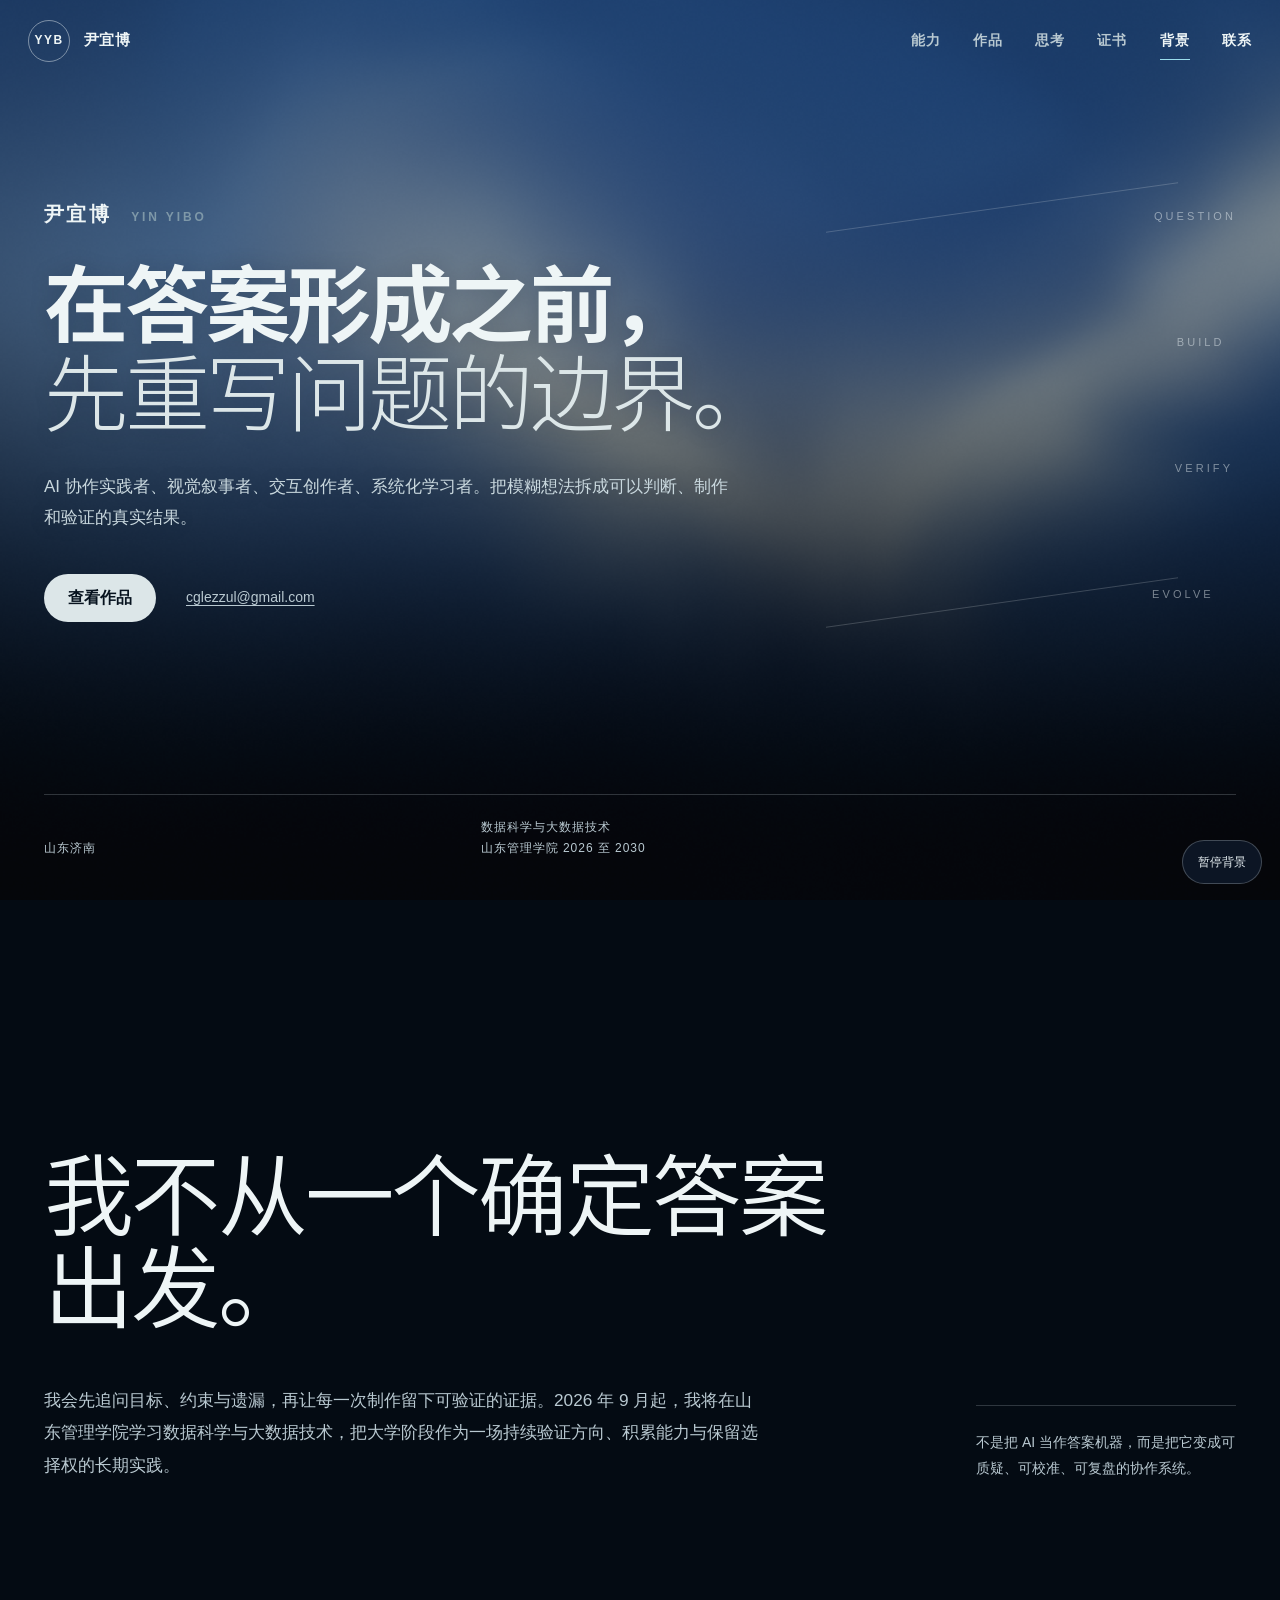
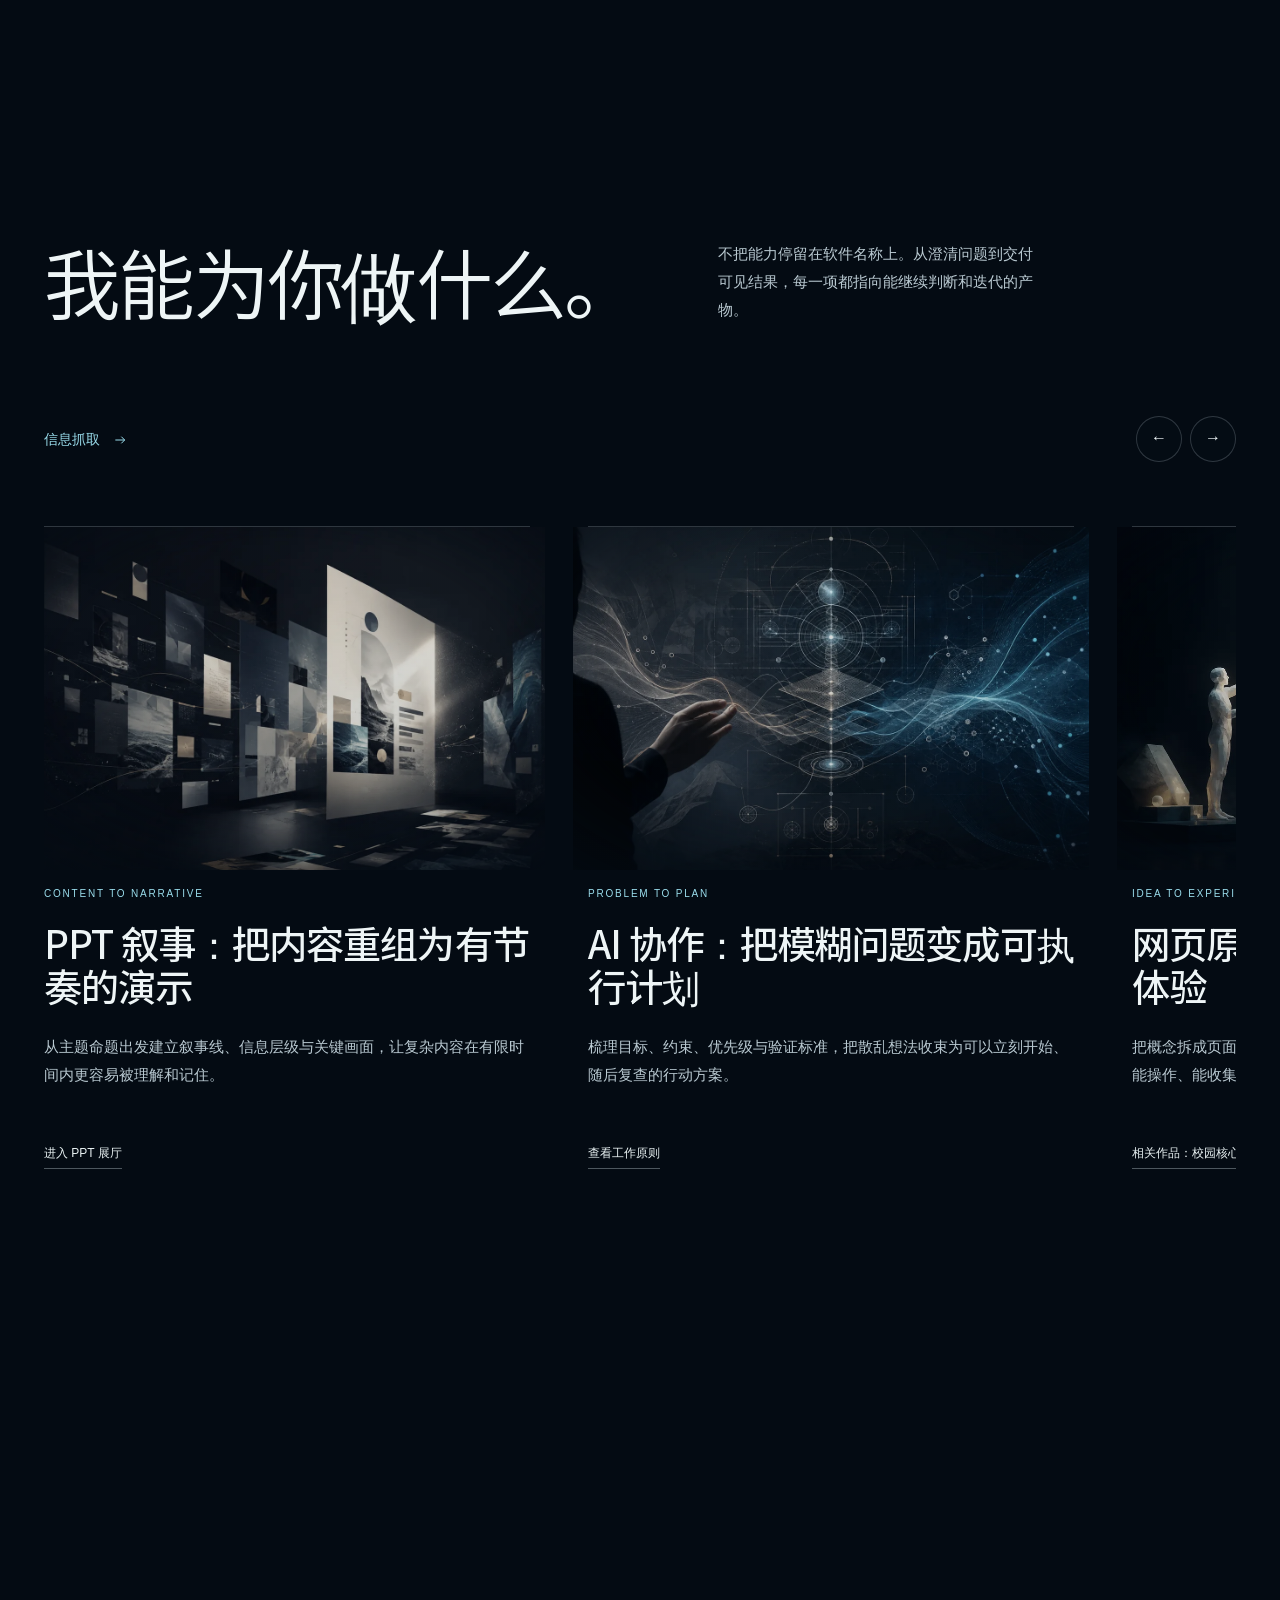
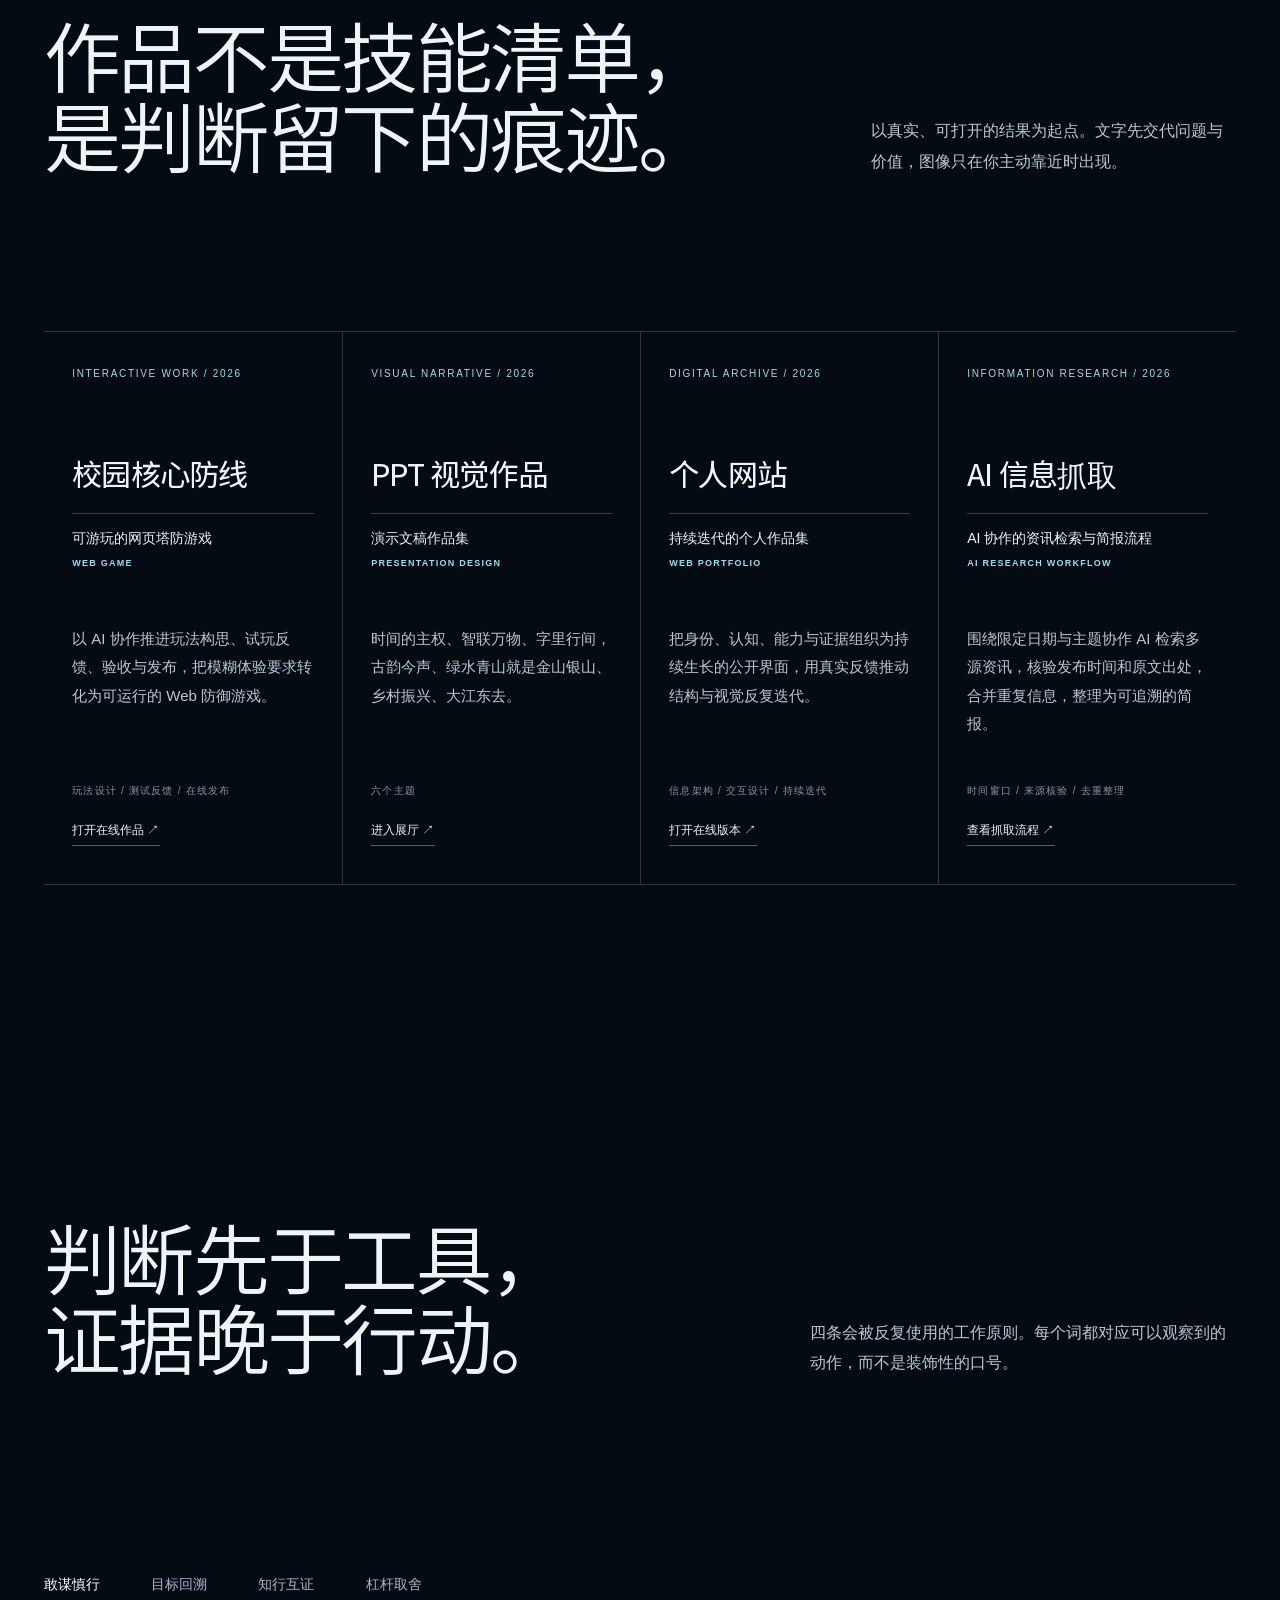
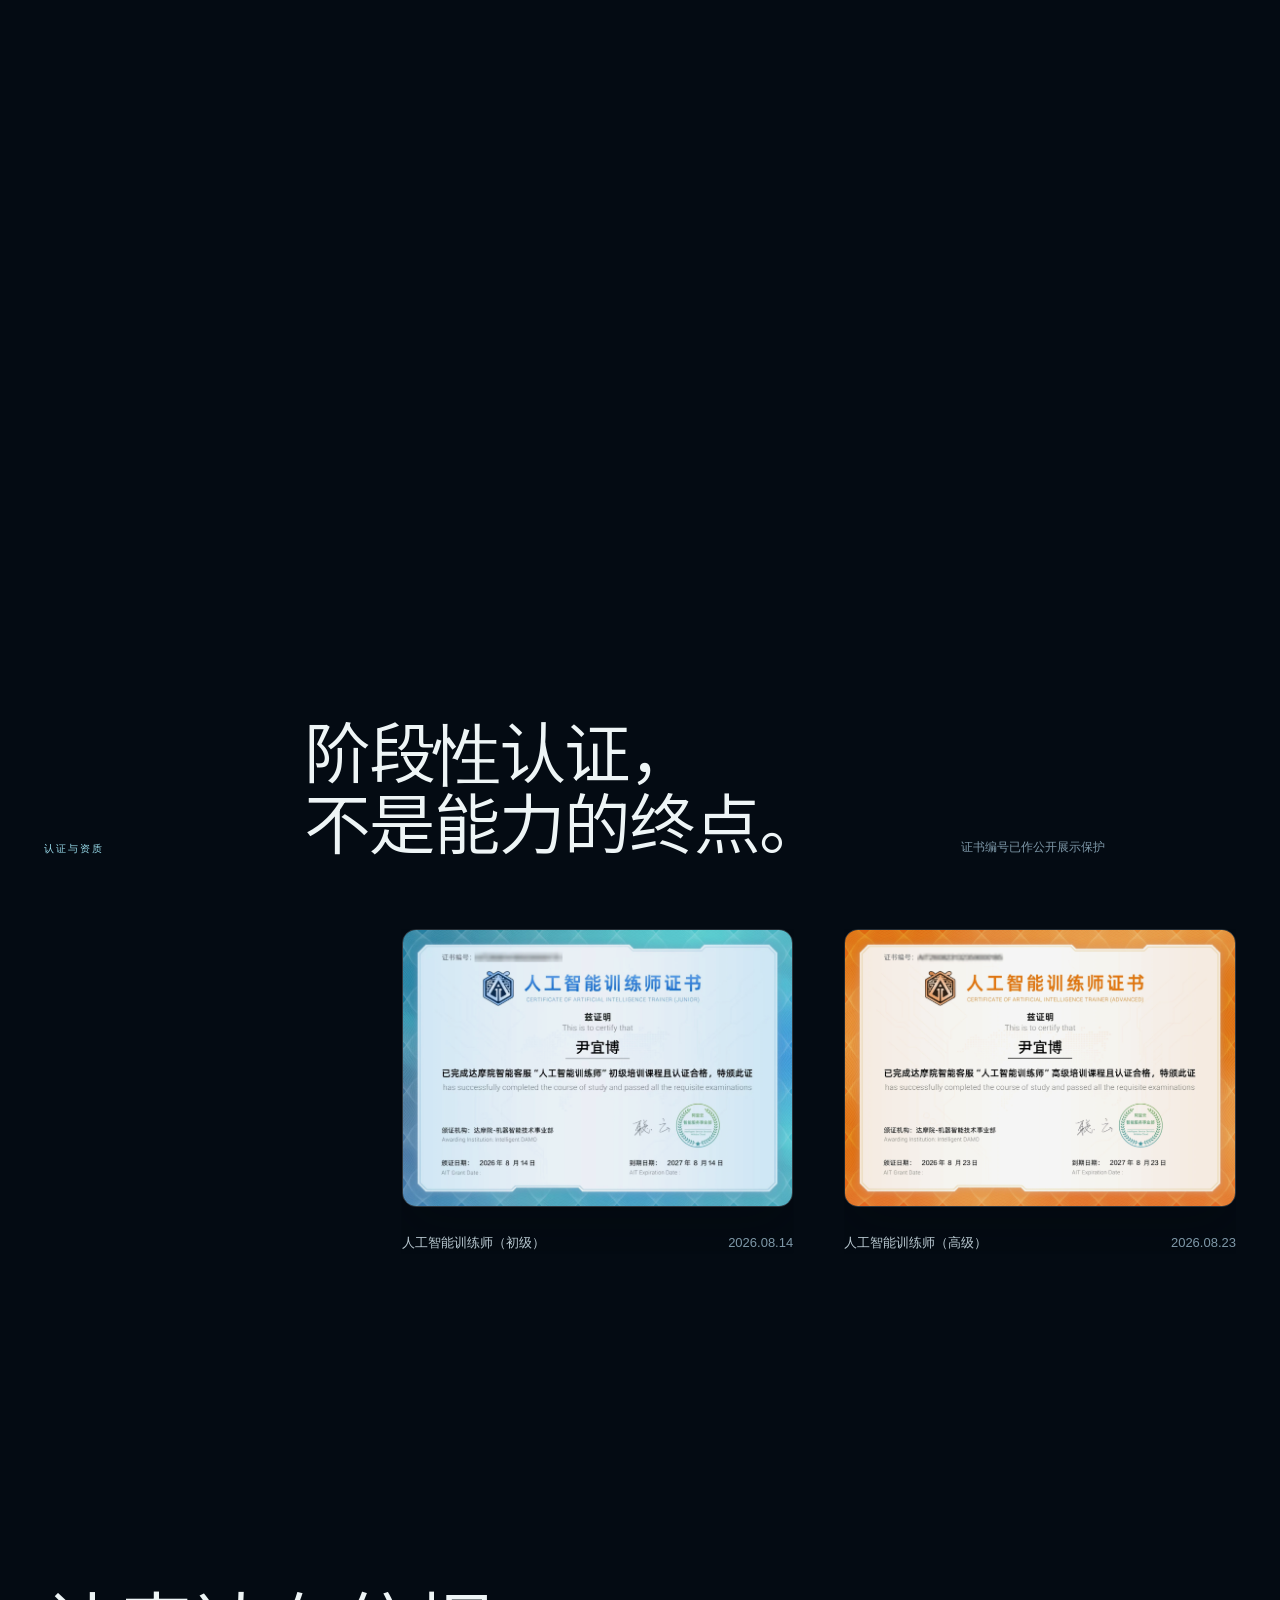
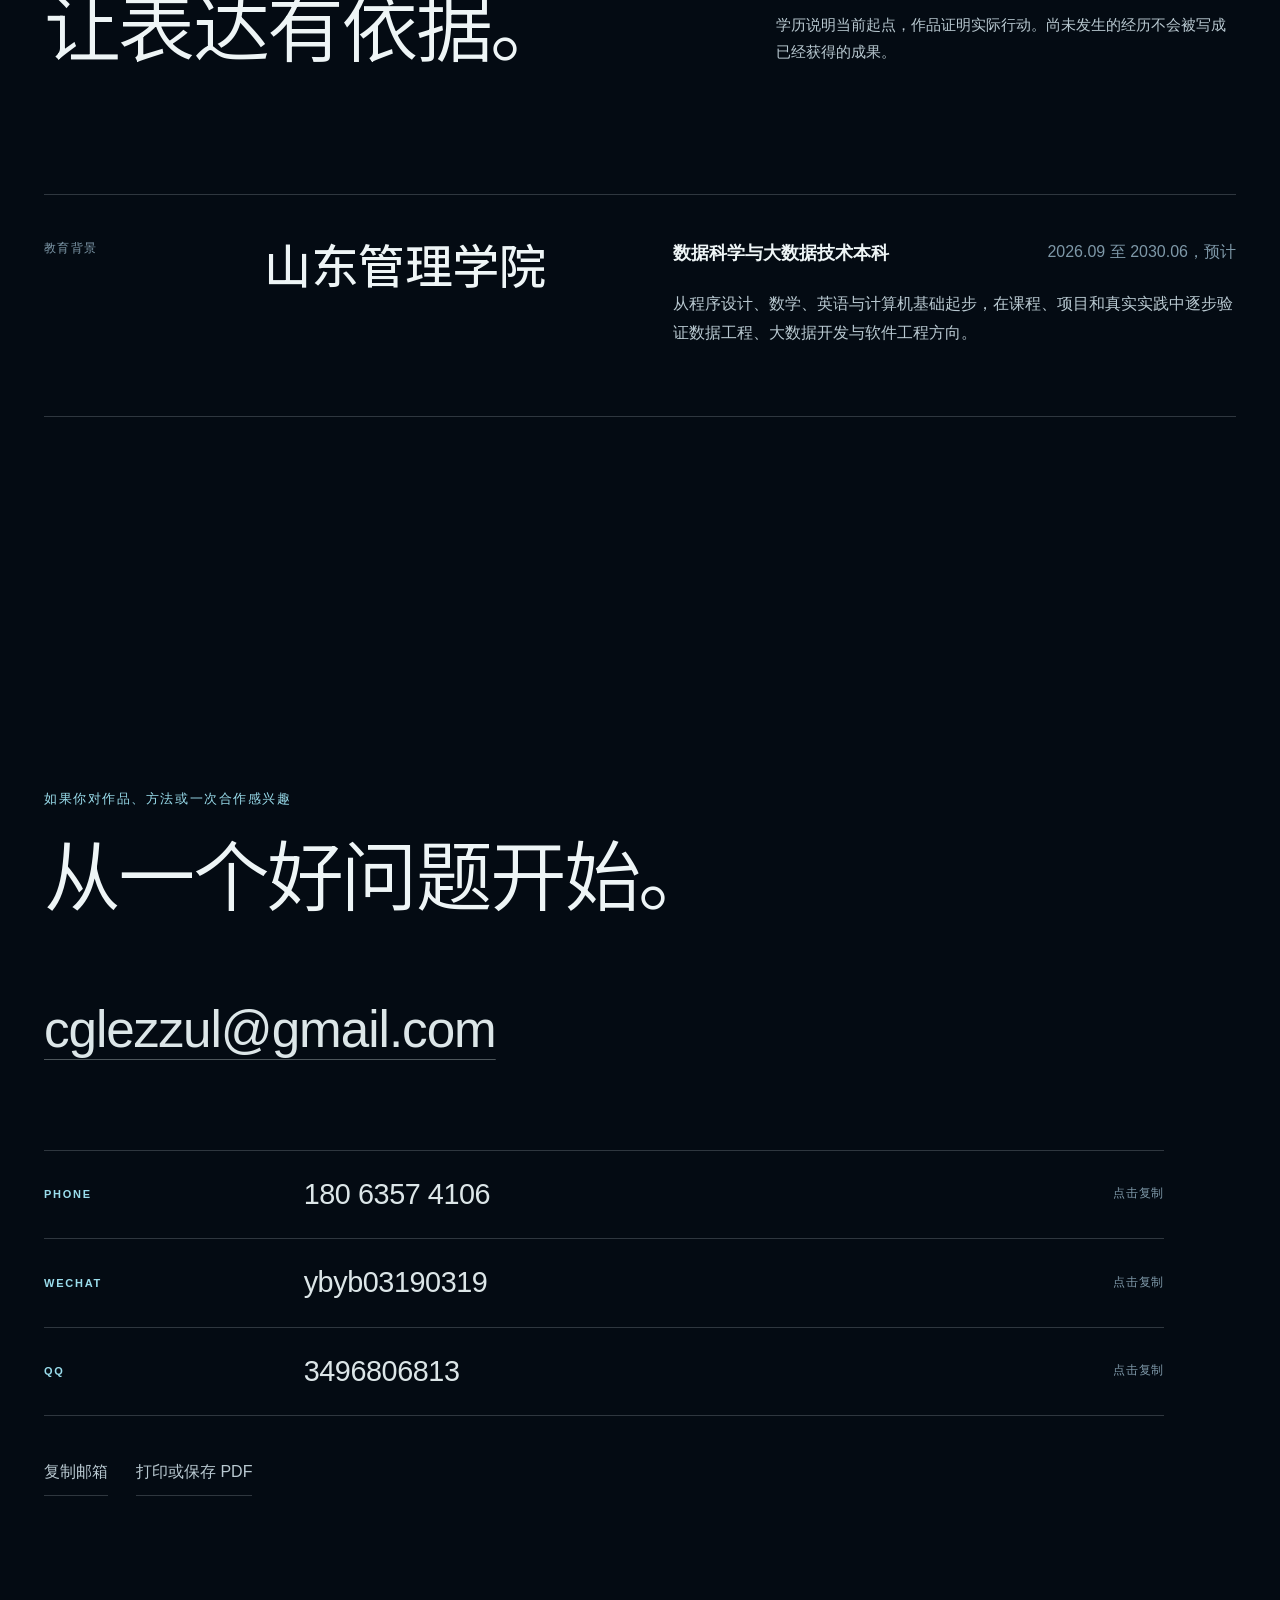
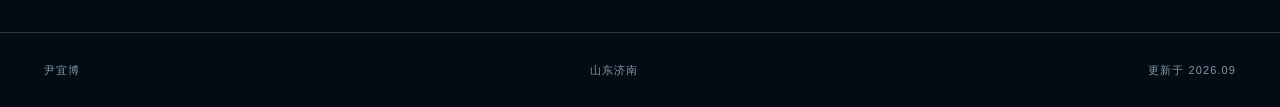
==== commit ffc3c567: "Add files via upload" ====
--- a/index.html
+++ b/index.html
@@ -1,125 +1,184 @@
 <!doctype html>
-<html lang="zh-CN" data-mode="light" data-theme="cyan">
+<html lang="zh-CN">
 <head>
   <meta charset="utf-8">
-  <meta name="viewport" content="width=device-width,initial-scale=1">
-  <meta name="description" content="尹宜博的个人主页、成长记录与项目作品库">
-  <meta name="color-scheme" content="light dark">
-  <title>尹宜博｜个人主页</title>
+  <meta name="viewport" content="width=device-width, initial-scale=1, viewport-fit=cover">
+  <meta name="theme-color" content="#07131f">
+  <meta name="description" content="尹宜博的个人品牌与作品集：用反问校准问题，以 AI 协作推进真实作品。">
+  <title>尹宜博 | 个人品牌与作品集</title>
+  <link rel="icon" href="favicon.svg" type="image/svg+xml">
   <link rel="stylesheet" href="styles.css">
-  <script src="data.js" defer></script>
-  <script src="site.js" defer></script>
+  <link rel="stylesheet" href="ambient.css">
+  <link rel="stylesheet" href="interactions.css">
 </head>
-<body data-page="home">
-  <a class="skip" href="#main">跳到主要内容</a>
-  <div class="page-wipe" aria-hidden="true"></div>
-  <div class="scroll-progress" aria-hidden="true"><span id="scrollProgress"></span></div>
-  <aside class="side-rail" aria-hidden="true"><span>SCROLL</span><i id="railLine"></i><span id="scrollPercent">00%</span></aside>
-  <header id="site-header"></header>
+<body>
+  <a class="skip-link" href="#main">跳到主要内容</a>
+  <div class="ambient" aria-hidden="true">
+    <canvas id="tideCanvas"></canvas>
+    <div class="ambient-fallback"></div>
+    <div class="ambient-vignette"></div>
+  </div>
+
+  <header class="site-header" id="siteHeader">
+    <a class="brand" href="#top" aria-label="返回首页"><span class="brand-mark">YYB</span><span class="brand-name">尹宜博</span></a>
+    <button class="menu-button" id="menuButton" type="button" aria-expanded="false" aria-controls="siteNav"><span>导航</span><i aria-hidden="true"></i></button>
+    <nav class="site-nav" id="siteNav" aria-label="页面导航">
+      <a href="#capability">能力</a><a href="#works">作品</a><a href="#thinking">思考</a><a href="#certificates">证书</a><a href="#evidence">背景</a><a class="nav-contact" href="mailto:cglezzul@gmail.com">联系</a>
+    </nav>
+  </header>
 
   <main id="main">
-    <section class="hero home-hero">
-      <div class="container home-intro">
-        <div class="home-copy">
-          <p class="eyebrow hero-in">PERSONAL INDEX · VERSION 2.9.2</p>
-          <div class="hero-identity hero-in d1"><i></i><strong id="heroIdentity"></strong><span>AI-ENHANCED DIGITAL CREATOR</span></div>
-          <h1 class="hero-in d1" id="heroName"></h1>
-          <p class="hero-echo hero-in d2" id="heroEnglish" aria-hidden="true"></p>
-          <p class="hero-summary hero-in d3" id="heroSummary"></p>
-          <div class="hero-role-list hero-in d3" id="heroRoleList"></div>
-          <div class="hero-education hero-in d3">
-            <span>EDUCATION</span>
-            <div><strong id="heroSchool"></strong><small id="heroMajor"></small></div>
-            <time id="heroEducationPeriod"></time>
-          </div>
-          <div class="hero-contact hero-in d3">
-            <span>EMAIL / 联系方式</span>
-            <a data-email-link><strong data-email-text></strong><i>↗</i></a>
-            <button type="button" data-copy-email>复制</button>
-          </div>
-          <div class="hero-actions hero-in d4">
-            <a class="btn primary" href="#featured">查看代表作品 <span class="arrow">↓</span></a>
-            <a class="btn" href="about.html">查看个人档案 <span class="arrow">↗</span></a>
-          </div>
-        </div>
+    <section class="hero" id="top" aria-labelledby="heroTitle">
+      <div class="hero-field" aria-hidden="true"><span>QUESTION</span><span>BUILD</span><span>VERIFY</span><span>EVOLVE</span></div>
+      <div class="hero-copy">
+        <p class="hero-identity">尹宜博 <span>YIN YIBO</span></p>
+        <h1 id="heroTitle">在答案形成之前，<br><em>先重写问题的边界。</em></h1>
+        <p class="hero-summary">AI 协作实践者、视觉叙事者、交互创作者、系统化学习者。把模糊想法拆成可以判断、制作和验证的真实结果。</p>
+        <div class="hero-actions"><a class="primary-action" href="#works">查看作品</a><a class="text-action" href="mailto:cglezzul@gmail.com">cglezzul@gmail.com</a></div>
+      </div>
+      <div class="hero-foot"><p>山东济南</p><p>数据科学与大数据技术<br>山东管理学院 2026 至 2030</p><button class="motion-control" id="motionControl" type="button" aria-pressed="false">暂停背景</button></div>
+    </section>
 
-        <div class="interactive-visual hero-in d3" id="interactiveVisual" aria-hidden="true">
-          <div class="visual-stage" id="visualStage">
-            <div class="visual-grid"></div>
-            <div class="visual-glow"></div>
-            <div class="visual-card visual-card-profile" id="heroShowcase1"><div class="visual-card-media"></div><span>01 / WORK</span><b></b><small></small></div>
-            <div class="visual-card visual-card-growth" id="heroShowcase2"><div class="visual-card-media"></div><span>02 / WORK</span><b></b><small></small></div>
-            <div class="visual-card visual-card-project" id="heroShowcase3"><div class="visual-card-media"></div><span>03 / WORK</span><b></b><small></small></div>
-            <div class="visual-core"><small>PERSONAL INDEX</small><strong>YYB</strong><i></i></div>
-            <div class="visual-coordinate coordinate-x">X / 2026</div>
-            <div class="visual-coordinate coordinate-y">Y / DATA</div>
-          </div>
-        </div>
+    <section class="identity" aria-labelledby="identityTitle">
+      <div class="identity-statement">
+        <h2 id="identityTitle">我不从一个确定答案出发。</h2>
+        <p>我会先追问目标、约束与遗漏，再让每一次制作留下可验证的证据。2026 年 9 月起，我将在山东管理学院学习数据科学与大数据技术，把大学阶段作为一场持续验证方向、积累能力与保留选择权的长期实践。</p>
+      </div>
+      <p class="identity-aside">不是把 AI 当作答案机器，而是把它变成可质疑、可校准、可复盘的协作系统。</p>
+    </section>
+
+    <section class="capability" id="capability" aria-labelledby="capabilityTitle">
+      <div class="capability-heading">
+        <div><h2 id="capabilityTitle">我能为你做什么。</h2><p>不把能力停留在软件名称上。从澄清问题到交付可见结果，每一项都指向能继续判断和迭代的产物。</p><a class="capability-shortcut" href="#news-workflow">信息抓取 <svg viewBox="0 0 24 24" width="16" height="16" aria-hidden="true"><path d="M5 12h14m-5-5 5 5-5 5" fill="none" stroke="currentColor" stroke-width="1.5"/></svg></a></div>
+        <div class="rail-controls" aria-label="能力卡片控制"><button type="button" data-rail-prev aria-label="向左浏览">←</button><button type="button" data-rail-next aria-label="向右浏览">→</button></div>
+      </div>
+      <div class="capability-rail" id="capabilityRail" tabindex="0" aria-label="能力展示，可横向滑动">
+        <article class="capability-card">
+          <figure class="capability-art"><img src="assets/capability-visual-narrative.webp" alt="碎片化素材被组织为具有层次与节奏的视觉叙事" width="1200" height="800" decoding="async"></figure>
+          <span>CONTENT TO NARRATIVE</span><h3>PPT 叙事：把内容重组为有节奏的演示</h3><p>从主题命题出发建立叙事线、信息层级与关键画面，让复杂内容在有限时间内更容易被理解和记住。</p><a class="capability-evidence" href="ppt/index.html">进入 PPT 展厅</a>
+        </article>
+        <article class="capability-card">
+          <figure class="capability-art"><img src="assets/capability-ai-collaboration.webp" alt="人类判断与人工智能计算流共同构建结构化方案" width="1200" height="800" loading="lazy" decoding="async"></figure>
+          <span>PROBLEM TO PLAN</span><h3>AI 协作：把模糊问题变成可执行计划</h3><p>梳理目标、约束、优先级与验证标准，把散乱想法收束为可以立刻开始、随后复查的行动方案。</p><a class="capability-evidence" href="#thinking">查看工作原则</a>
+        </article>
+        <article class="capability-card">
+          <figure class="capability-art"><img src="assets/capability-interaction-prototype.webp" alt="人类与数字协作者共同构建可交互的空间结构" width="1200" height="800" loading="lazy" decoding="async"></figure>
+          <span>IDEA TO EXPERIENCE</span><h3>网页原型：把想法做成可交互体验</h3><p>把概念拆成页面、状态、反馈和验收条件，借助 AI 协作推进到能打开、能操作、能收集反馈的版本。</p><a class="capability-evidence" href="#work-campus">相关作品：校园核心防线</a>
+        </article>
+        <article class="capability-card">
+          <figure class="capability-art"><img src="assets/capability-knowledge-system.webp" alt="对话、资料与验证节点被连接为可复用的个人知识系统" width="1200" height="800" loading="lazy" decoding="async"></figure>
+          <span>AI ASSISTED WORKFLOW</span><h3>AI 工作流：构建可验证的学习与创作流程</h3><p>围绕具体任务组织提示、资料、检查与复盘，让 AI 输出能够被追踪、校验和继续复用。目前仍在持续实践。</p>
+          <details class="workflow-study" id="news-workflow">
+            <summary><span><strong>信息抓取</strong><span class="workflow-subtitle">AI 资讯检索与来源核验</span><small data-workflow-action>查看流程</small></span><svg viewBox="0 0 24 24" width="20" height="20" aria-hidden="true"><path d="M5 9l7 7 7-7" fill="none" stroke="currentColor" stroke-width="1.5"/></svg></summary>
+            <div class="workflow-body">
+              <p>围绕近三天的 AI 资讯设定筛选规则，协作 AI 检索来源、检查日期并去重，整理成带日期、摘要和出处链接的简报。</p>
+              <ol class="workflow-steps">
+                <li><strong>限定日期窗口</strong><span>先约定时间范围与资讯主题。</span></li>
+                <li><strong>多源检索</strong><span>检索官网、研究机构与媒体原文。</span></li>
+                <li><strong>日期与来源检查</strong><span>回看发布日期，保留原文链接。</span></li>
+                <li><strong>去重筛选</strong><span>合并重复报道，按相关性选取。</span></li>
+                <li><strong>简报整理</strong><span>按日期、摘要和出处组织结果。</span></li>
+              </ol>
+            </div>
+          </details>
+        </article>
       </div>
     </section>
 
-    <div class="focus-marquee" aria-hidden="true">
-      <div class="focus-track">
-        <span><b>01</b> SELECTED WORK　/　<b>02</b> CAPABILITY MATRIX　/　<b>03</b> PERSONAL PROFILE　/　<b>04</b> GROWTH RECORD　/　<b>05</b> PROJECT LIBRARY　/　</span>
-        <span><b>01</b> SELECTED WORK　/　<b>02</b> CAPABILITY MATRIX　/　<b>03</b> PERSONAL PROFILE　/　<b>04</b> GROWTH RECORD　/　<b>05</b> PROJECT LIBRARY　/　</span>
+    <section class="works" id="works" aria-labelledby="worksTitle">
+      <div class="works-heading">
+        <h2 id="worksTitle">作品不是技能清单，<br>是判断留下的痕迹。</h2>
+        <p>以真实、可打开的结果为起点。文字先交代问题与价值，图像只在你主动靠近时出现。</p>
       </div>
-    </div>
+      <div class="work-grid" id="workGrid">
+        <article class="work-card" id="work-campus" data-follow-card data-reveal="slide">
+          <a href="https://cglezzul-blip.github.io/tank/" target="_blank" rel="noopener">
+            <span class="work-kicker">INTERACTIVE WORK / 2026</span>
+            <h3>校园核心防线</h3>
+            <span class="work-type">可游玩的网页塔防游戏 <small>WEB GAME</small></span>
+            <p>以 AI 协作推进玩法构思、试玩反馈、验收与发布，把模糊体验要求转化为可运行的 Web 防御游戏。</p>
+            <span class="work-meta">玩法设计 / 测试反馈 / 在线发布</span><span class="work-open">打开在线作品 ↗</span>
+            <span class="work-follow-media" aria-hidden="true"><img src="assets/campus-core-defense-concept.webp" alt="" width="1200" height="800" decoding="async"></span>
+          </a>
+        </article>
+        <article class="work-card" id="work-time" data-follow-card data-reveal="slide">
+          <a href="ppt/index.html">
+            <span class="work-kicker">VISUAL NARRATIVE / 2026</span>
+            <h3>PPT 视觉作品</h3>
+            <span class="work-type">演示文稿作品集 <small>PRESENTATION DESIGN</small></span>
+            <p>时间的主权、智联万物、字里行间，古韵今声、绿水青山就是金山银山、乡村振兴、大江东去。</p>
+            <span class="work-meta">六个主题</span><span class="work-open">进入展厅 ↗</span>
+            <span class="work-follow-media" aria-hidden="true"><img src="assets/ppt-innovation-original-enhanced.webp" alt="" width="1600" height="900" loading="lazy" decoding="async"></span>
+          </a>
+        </article>
+        <article class="work-card" id="work-site" data-follow-card data-reveal="slide">
+          <a href="https://cglezzul-blip.github.io/iiyy/" target="_blank" rel="noopener">
+            <span class="work-kicker">DIGITAL ARCHIVE / 2026</span>
+            <h3>个人网站</h3>
+            <span class="work-type">持续迭代的个人作品集 <small>WEB PORTFOLIO</small></span>
+            <p>把身份、认知、能力与证据组织为持续生长的公开界面，用真实反馈推动结构与视觉反复迭代。</p>
+            <span class="work-meta">信息架构 / 交互设计 / 持续迭代</span><span class="work-open">打开在线版本 ↗</span>
+            <span class="work-follow-media" aria-hidden="true"><img src="assets/personal-site-v6.webp" alt="" width="1200" height="833" loading="lazy" decoding="async"></span>
+          </a>
+        </article>
+        <article class="work-card" id="work-info-capture" data-follow-card data-reveal="slide">
+          <a href="#news-workflow">
+            <span class="work-kicker">INFORMATION RESEARCH / 2026</span>
+            <h3>AI 信息抓取</h3>
+            <span class="work-type">AI 协作的资讯检索与简报流程 <small>AI RESEARCH WORKFLOW</small></span>
+            <p>围绕限定日期与主题协作 AI 检索多源资讯，核验发布时间和原文出处，合并重复信息，整理为可追溯的简报。</p>
+            <span class="work-meta">时间窗口 / 来源核验 / 去重整理</span><span class="work-open">查看抓取流程 ↗</span>
+            <span class="work-follow-media" aria-hidden="true"><img src="assets/capability-knowledge-system.webp" alt="资料与核验节点连接成 AI 协作研究工作流的概念图" width="1200" height="800" loading="lazy" decoding="async"></span>
+          </a>
+        </article>
+      </div>
+      <p class="work-hint">移动端可横向滑动查看全部作品</p>
+    </section>
 
-    <section class="featured-section" id="featured">
-      <div class="container">
-        <header class="section-head reveal">
-          <div class="section-no">01 / SELECTED WORK</div>
-          <div><h2>把想法，做成作品。</h2></div>
-        </header>
-        <div id="featuredWork"></div>
+    <section class="thinking thinking--stage" id="thinking" aria-labelledby="thinkingTitle">
+      <div class="thinking-intro">
+        <h2 id="thinkingTitle">判断先于工具，<br>证据晚于行动。</h2>
+        <p>四条会被反复使用的工作原则。每个词都对应可以观察到的动作，而不是装饰性的口号。</p>
+      </div>
+      <div class="thinking-scroll"><div class="thinking-console">
+        <nav class="principle-nav" aria-label="工作原则索引"><a href="#principle-reverse">敢谋慎行</a><a href="#principle-goal">目标回溯</a><a href="#principle-evidence">知行互证</a><a href="#principle-compound">杠杆取舍</a></nav>
+        <div class="principle-list">
+          <article class="principle" id="principle-reverse"><span class="principle-index">BOLD VISION, PRECISE ACTION</span><h3>敢谋<span>慎行</span></h3><div class="principle-reason"><p>在战略上，不让困难的体量定义自身的边界；在战术上，不以方向的笃定替代对细节的敬畏。既有直面复杂局面的胆识，也有拆解条件、审视风险、步步求证的耐心，让进取有章法，让信心有支点。</p><div class="principle-trace"><span>战略定力</span><span>风险拆解</span><span>精细执行</span></div></div></article>
+          <article class="principle" id="principle-goal"><span class="principle-index">WORK BACKWARD</span><h3>目标<span>回溯</span></h3><div class="principle-reason"><p>以终为始，先辨明值得抵达的方向，再推演通往它的条件与路径。让理想中的生活、成长空间与自主选择，成为衡量当下行动的尺度；不让阶段性的身份、评价与工具，悄然取代真正追求的目的。</p><div class="principle-trace"><span>结果</span><span>条件</span><span>当前动作</span></div></div></article>
+          <article class="principle" id="principle-evidence"><span class="principle-index">THINK, ACT, REFINE</span><h3>知行<span>互证</span></h3><div class="principle-reason"><p>让认知成为行动的起点，而非未经检验的结论；让实践成为判断的尺度，而非既有观念的注脚。在理解、行动与反馈的往复中检验假设、修正偏差，使认识因实践而深化，使行动因认识而精进。</p><div class="principle-trace"><span>认知引导</span><span>实践检验</span><span>认知更新</span></div></div></article>
+          <article class="principle" id="principle-compound"><span class="principle-index">CHOOSE FOR LEVERAGE</span><h3>杠杆<span>取舍</span></h3><div class="principle-reason"><p>不只计算一次行动的投入与回报，也把时间、机会成本与潜在风险纳入判断；在相近的选择框架中，优先寻找能够以适度投入撬动更大长期收益的路径。所谓高杠杆，并非一味追求最低成本，而是在可承受的风险边界内，让一次行动同时沉淀为可迁移、可复用、可持续放大的能力，为后续选择保留更大的空间。</p><div class="principle-trace"><span>投入与回报</span><span>风险边界</span><span>放大效应</span></div></div></article>
+        </div>
+      </div></div>
+    </section>
+
+    <section class="certificates" id="certificates" aria-labelledby="certificatesTitle">
+      <div class="certificates-heading"><p>认证与资质</p><h2 id="certificatesTitle">阶段性认证，<br>不是能力的终点。</h2><span>证书编号已作公开展示保护</span></div>
+      <div class="certificate-grid">
+        <figure data-reveal="slide"><button class="certificate-image" type="button" data-certificate-open="assets/certificate-ai-junior-redacted.webp" aria-label="放大查看人工智能训练师初级证书"><img src="assets/certificate-ai-junior-redacted.webp" alt="尹宜博人工智能训练师初级培训课程证书，编号已模糊" width="1600" height="1131" loading="lazy" decoding="async"></button><figcaption><strong>人工智能训练师（初级）</strong><time>2026.08.14</time></figcaption></figure>
+        <figure data-reveal="slide"><button class="certificate-image" type="button" data-certificate-open="assets/certificate-ai-advanced-redacted.webp" aria-label="放大查看人工智能训练师高级证书"><img src="assets/certificate-ai-advanced-redacted.webp" alt="尹宜博人工智能训练师高级培训课程证书，编号已模糊" width="1600" height="1131" loading="lazy" decoding="async"></button><figcaption><strong>人工智能训练师（高级）</strong><time>2026.08.23</time></figcaption></figure>
       </div>
     </section>
 
-    <section class="capability-section" id="capabilities">
-      <div class="container">
-        <header class="section-head reveal">
-          <div class="section-no">02 / CAPABILITY MATRIX</div>
-          <div><h2>能力展示</h2></div>
-        </header>
-        <div class="capability-grid" id="capabilityGrid"></div>
-      </div>
+    <section class="evidence" id="evidence" aria-labelledby="evidenceTitle">
+      <div class="evidence-heading"><h2 id="evidenceTitle">让表达有依据。</h2><p>学历说明当前起点，作品证明实际行动。尚未发生的经历不会被写成已经获得的成果。</p></div>
+      <div class="education-record"><p>教育背景</p><h3>山东管理学院</h3><div><span>数据科学与大数据技术本科</span><time>2026.09 至 2030.06，预计</time><p>从程序设计、数学、英语与计算机基础起步，在课程、项目和真实实践中逐步验证数据工程、大数据开发与软件工程方向。</p></div></div>
     </section>
 
-    <section class="directory-section" id="directory">
-      <div class="container">
-        <header class="section-head reveal">
-          <div class="section-no">03 / DIRECTORY</div>
-          <div><h2>三类内容，各自成档。</h2><p class="section-desc">个人档案、成长记录与项目作品。</p></div>
-        </header>
-
-        <div class="portal-grid">
-          <a class="portal-card portal-about reveal" href="about.html">
-            <div class="portal-art portal-art-profile" aria-hidden="true"><span class="profile-ring"></span><span class="profile-mark">YYB</span><span class="profile-grid"></span></div>
-            <div class="portal-top"><span>01 / PERSONAL PROFILE</span><span>学历与成果</span></div>
-            <div class="portal-copy"><p>PERSONAL PROFILE</p><h3>个人档案</h3><ul><li>学历背景</li><li>证书竞赛</li><li>科研论文</li></ul></div>
-            <div class="portal-action"><span>进入个人档案</span><b>↗</b></div>
-          </a>
-
-          <a class="portal-card portal-growth reveal" href="growth.html">
-            <div class="portal-art portal-art-growth" aria-hidden="true"><span></span><span></span><span></span><i>01</i><i>02</i><i>03</i></div>
-            <div class="portal-top"><span>02 / GROWTH RECORD</span><span>持续更新</span></div>
-            <div class="portal-copy"><p>GROWTH RECORD</p><h3>成长记录</h3><ul><li>学习事件</li><li>实践记录</li><li>阶段变化</li></ul></div>
-            <div class="portal-action"><span>查看成长轨迹</span><b>↗</b></div>
-          </a>
-
-          <a class="portal-card portal-projects reveal" href="projects.html">
-            <div class="portal-art portal-art-code" aria-hidden="true"><span class="code-window"><i></i><i></i><i></i><b></b><b></b><b></b><b></b></span><span class="code-orbit"></span></div>
-            <div class="portal-top"><span>03 / PROJECT LIBRARY</span><span>分类浏览</span></div>
-            <div class="portal-copy"><p>PROJECT LIBRARY</p><h3>项目与作品</h3><ul><li>Vibe Coding</li><li>程序与数据</li><li>其他实践作品</li></ul></div>
-            <div class="portal-action"><span>进入项目库</span><b>↗</b></div>
-          </a>
-        </div>
+    <section class="contact" id="contact" aria-labelledby="contactTitle">
+      <p>如果你对作品、方法或一次合作感兴趣</p><h2 id="contactTitle">从一个好问题开始。</h2><a class="contact-email" href="mailto:cglezzul@gmail.com">cglezzul@gmail.com</a>
+      <div class="contact-directory" aria-label="其他联系方式">
+        <button class="contact-channel" type="button" data-copy-contact="18063574106" data-contact-name="手机号"><span class="contact-channel-label">PHONE</span><strong>180 6357 4106</strong><span class="contact-channel-action">点击复制</span></button>
+        <button class="contact-channel" type="button" data-copy-contact="ybyb03190319" data-contact-name="微信号"><span class="contact-channel-label">WECHAT</span><strong>ybyb03190319</strong><span class="contact-channel-action">点击复制</span></button>
+        <button class="contact-channel" type="button" data-copy-contact="3496806813" data-contact-name="QQ 号"><span class="contact-channel-label">QQ</span><strong>3496806813</strong><span class="contact-channel-action">点击复制</span></button>
       </div>
+      <div class="contact-actions"><button type="button" id="copyEmail">复制邮箱</button><button type="button" id="printPage">打印或保存 PDF</button></div><p class="copy-status" id="copyStatus" role="status" aria-live="polite"></p>
     </section>
-
   </main>
 
-  <footer id="site-footer"></footer>
-  <button class="icon-btn back-top" id="backTop" type="button" aria-label="返回顶部" title="返回顶部">↑</button>
+  <dialog class="certificate-dialog" id="certificateDialog" aria-labelledby="certificateDialogTitle"><div class="dialog-bar"><strong id="certificateDialogTitle">证书预览</strong><button type="button" data-dialog-close aria-label="关闭证书预览">关闭</button></div><img id="certificateDialogImage" src="assets/certificate-ai-junior-redacted.webp" alt="证书预览"></dialog>
+  <footer><span>尹宜博</span><span>山东济南</span><span>更新于 2026.09</span></footer>
+  <script src="app.js" defer></script>
+  <script src="ambient.js" defer></script>
+  <script src="interactions.js" defer></script>
 </body>
 </html>
--- a/styles.css
+++ b/styles.css
@@ -1,780 +1,1784 @@
+@font-face {
+  font-family: "YYB Display";
+  src: url("assets/yyb-display.woff2") format("woff2");
+  font-weight: 100 900;
+  font-style: normal;
+  font-display: swap;
+}
+
 :root {
-  --accent:#0876d8;
-  --accent-2:#11b5ae;
-  --accent-soft:#e7f7fb;
-  --bg:#f7fafc;
-  --surface:#fff;
-  --surface-2:#f2f3f5;
-  --text:#111;
-  --muted:#686868;
-  --line:#e3e3e3;
-  --nav:rgba(247,250,252,.88);
-  --shadow:0 20px 60px rgba(17,17,17,.08);
-  --radius:20px;
-  --max:1240px;
-  --echo-shift:0px;
-  --outline-shift:0px;
-  --grid-shift:0px;
-  --ambient-x:72%;
-  --ambient-y:18%;
-}
-html[data-mode="dark"] {
-  --bg:#0d0d0e;
-  --surface:#151516;
-  --surface-2:#1c1c1e;
-  --text:#f4f4f2;
-  --muted:#a6a6a6;
-  --line:#303033;
-  --nav:rgba(13,13,14,.88);
-  --shadow:0 22px 58px rgba(0,0,0,.34);
-  --accent:#62aaff;
-  --accent-2:#55d6cf;
-  --accent-soft:rgba(29,155,187,.14);
-}
-
-* { box-sizing:border-box; }
-html { overflow-x:clip; scroll-behavior:smooth; scroll-padding-top:92px; color-scheme:light dark; }
+  color-scheme: dark;
+  --ink: #eef5f6;
+  --ink-soft: #b9c9d1;
+  --ink-faint: #7e98a8;
+  --ocean: #07131f;
+  --ocean-deep: #040b13;
+  --graphite: #101a23;
+  --mist: #dce6e8;
+  --mist-ink: #102537;
+  --accent: #9addec;
+  --rule-dark: rgba(220, 236, 241, .2);
+  --page: min(1480px, calc(100vw - 88px));
+  --header-h: 82px;
+  --radius: 14px;
+  --ease-out: cubic-bezier(.16, 1, .3, 1);
+}
+
+* { box-sizing: border-box; }
+
+html {
+  scroll-behavior: smooth;
+  background: var(--ocean-deep);
+  scrollbar-color: #6f8996 #07131f;
+  scrollbar-width: thin;
+}
+
 body {
-  position:relative;
-  isolation:isolate;
-  margin:0;
-  min-height:100vh;
-  overflow-x:clip;
-  color:var(--text);
-  background:linear-gradient(145deg,color-mix(in srgb,var(--bg) 94%,#e9fbff),var(--bg) 44%,color-mix(in srgb,var(--bg) 92%,#eef2ff));
-  font-family:system-ui,-apple-system,"Segoe UI","Microsoft YaHei","PingFang SC","Noto Sans CJK SC",sans-serif;
-  line-height:1.72;
-  transition:background .22s ease,color .22s ease;
-}
-body::before {
-  content:"";
-  position:fixed;
-  inset:0;
-  z-index:0;
-  pointer-events:none;
-  opacity:.32;
-  background-image:
-    linear-gradient(color-mix(in srgb,var(--line) 60%,transparent) 1px,transparent 1px),
-    linear-gradient(90deg,color-mix(in srgb,var(--line) 60%,transparent) 1px,transparent 1px);
-  background-size:64px 64px;
-  background-position:0 var(--grid-shift);
-  mask-image:linear-gradient(to bottom,black,transparent 62%);
-}
-.ambient-background { position:fixed; inset:0; z-index:0; overflow:hidden; pointer-events:none; }
-.ambient-background > span { position:absolute; display:block; pointer-events:none; will-change:transform; }
-.ambient-glow { inset:0; opacity:.62; background:radial-gradient(circle min(38vw,520px) at var(--ambient-x) var(--ambient-y),color-mix(in srgb,var(--accent-2) 18%,transparent),color-mix(in srgb,var(--accent) 7%,transparent) 38%,transparent 72%); }
-.ambient-aurora { border-radius:48% 52% 58% 42% / 42% 46% 54% 58%; filter:blur(58px); opacity:.44; }
-.ambient-aurora-one { top:-18vmax; right:-12vmax; width:48vmax; aspect-ratio:1; background:conic-gradient(from 120deg,color-mix(in srgb,var(--accent) 38%,transparent),color-mix(in srgb,#84e8df 48%,transparent),color-mix(in srgb,#b2c9ff 42%,transparent),color-mix(in srgb,var(--accent) 38%,transparent)); animation:auroraFloatOne 18s ease-in-out infinite alternate; }
-.ambient-aurora-two { bottom:-26vmax; left:-16vmax; width:50vmax; aspect-ratio:1; background:conic-gradient(from -20deg,color-mix(in srgb,#9be7ff 44%,transparent),color-mix(in srgb,var(--accent-2) 32%,transparent),color-mix(in srgb,#b9c7ff 38%,transparent),color-mix(in srgb,#9be7ff 44%,transparent)); animation:auroraFloatTwo 22s ease-in-out infinite alternate; }
-.ambient-orbit { top:18vh; right:8vw; width:min(52vw,700px); aspect-ratio:1; border:1px solid color-mix(in srgb,var(--accent) 12%,transparent); border-radius:50%; opacity:.62; animation:ambientOrbit 30s linear infinite; }
-.ambient-orbit::before,.ambient-orbit::after { content:""; position:absolute; border:1px dashed color-mix(in srgb,var(--accent-2) 17%,transparent); border-radius:50%; }
-.ambient-orbit::before { inset:13%; }
-.ambient-orbit::after { inset:31%; border-style:solid; }
-body > main,body > .site-footer { position:relative; z-index:1; }
-html[data-mode="dark"] .ambient-background { opacity:.62; }
-a { color:inherit; text-decoration:none; }
-button { color:inherit; font:inherit; }
-button:focus-visible,a:focus-visible { outline:3px solid color-mix(in srgb,var(--accent) 42%,transparent); outline-offset:3px; }
-[hidden] { display:none!important; }
-.container { width:min(calc(100% - 40px),var(--max)); margin-inline:auto; }
-.muted { color:var(--muted); }
-.skip { position:fixed; top:-80px; left:14px; z-index:120; padding:10px 14px; border:1px solid var(--line); border-radius:10px; background:var(--surface); }
-.skip:focus { top:12px; }
-
-.page-wipe { position:fixed; inset:0; z-index:100; display:grid; place-items:center; pointer-events:none; color:#fff; background:var(--accent); transform:scaleY(0); transform-origin:bottom; }
-.page-wipe::before { content:""; position:absolute; inset:auto 0 0; height:18%; background:var(--accent-2); transform:scaleX(0); transform-origin:left; }
-.page-wipe::after { content:"YYB  /  NEXT"; position:relative; z-index:1; font-size:clamp(1rem,2vw,1.5rem); font-weight:950; letter-spacing:.28em; opacity:0; transform:translateY(16px); }
-body.is-leaving .page-wipe { animation:wipeIn .42s cubic-bezier(.7,0,.3,1) forwards; }
-body.is-leaving .page-wipe::before { animation:wipeStripe .38s .1s cubic-bezier(.22,1,.36,1) forwards; }
-body.is-leaving .page-wipe::after { animation:wipeLabel .24s .13s ease forwards; }
-.scroll-progress { position:fixed; inset:0 0 auto; z-index:90; height:2px; }
-.scroll-progress span { display:block; width:0; height:100%; background:linear-gradient(90deg,var(--accent),var(--accent-2)); }
-.side-rail { position:fixed; top:50%; right:18px; z-index:25; display:flex; flex-direction:column; align-items:center; gap:12px; transform:translateY(-50%); color:var(--muted); font-size:.62rem; font-weight:900; letter-spacing:.2em; writing-mode:vertical-rl; }
-.side-rail i { position:relative; width:1px; height:72px; overflow:hidden; background:var(--line); }
-.side-rail i::after { content:""; position:absolute; inset:0; background:var(--accent); transform:translateY(calc(-100% + var(--rail-progress,0%))); }
-
-.site-header { position:fixed; inset:0 0 auto; z-index:60; border-bottom:1px solid transparent; background:transparent; transition:.22s ease; }
-.site-header.scrolled { border-bottom-color:color-mix(in srgb,var(--line) 78%,transparent); background:var(--nav); box-shadow:0 8px 30px rgba(17,17,17,.035); backdrop-filter:blur(16px); }
-.nav { min-height:78px; display:flex; align-items:center; gap:22px; }
-.brand { display:flex; align-items:center; gap:10px; white-space:nowrap; font-weight:900; letter-spacing:.02em; }
-.brand-mark { width:32px; height:32px; display:grid; place-items:center; border-radius:50%; color:#fff; background:var(--accent); box-shadow:0 8px 22px color-mix(in srgb,var(--accent) 24%,transparent); transition:transform .24s cubic-bezier(.22,1,.36,1),border-radius .24s ease; }
-.nav-links { display:flex; align-items:center; gap:5px; margin-left:auto; }
-.nav-links a { position:relative; padding:8px 11px; border-radius:10px; color:var(--muted); font-size:.91rem; font-weight:720; transition:color .2s ease,background .2s ease,transform .2s ease; }
-.nav-links a::after { content:""; position:absolute; right:11px; bottom:5px; left:11px; height:2px; border-radius:999px; background:var(--accent); transform:scaleX(0); transform-origin:left; transition:transform .22s cubic-bezier(.22,1,.36,1); }
-.nav-links a:hover,.nav-links a[aria-current="page"] { color:var(--text); background:var(--surface-2); }
-.nav-links a:hover::after,.nav-links a[aria-current="page"]::after { transform:scaleX(1); }
-.nav-actions { display:flex; align-items:center; gap:7px; }
-.icon-btn,.menu-btn { width:40px; height:40px; display:grid; place-items:center; border:1px solid var(--line); border-radius:12px; background:var(--surface); cursor:pointer; transition:.2s ease; }
-.icon-btn:hover,.menu-btn:hover { transform:translateY(-2px); border-color:var(--accent); }
-.menu-btn { display:none; }
-
-.eyebrow { display:inline-flex; align-items:center; gap:10px; margin:0 0 18px; color:var(--accent); font-size:.77rem; font-weight:900; letter-spacing:.14em; text-transform:uppercase; }
-.eyebrow::before { content:""; width:30px; height:2px; background:currentColor; }
-.hero { position:relative; min-height:850px; padding:148px 0 88px; display:flex; align-items:center; overflow:hidden; }
-.hero::before { content:""; position:absolute; top:7%; right:-9rem; width:min(40vw,560px); aspect-ratio:1; border-radius:44% 56% 63% 37%; background:color-mix(in srgb,var(--accent) 12%,transparent); filter:blur(16px); animation:ambientDrift 12s ease-in-out infinite alternate; }
-.hero .container { position:relative; z-index:1; }
-.hero h1 { margin:0; font-size:clamp(4.7rem,11vw,9.3rem); line-height:.86; letter-spacing:-.085em; font-weight:950; }
-.hero-echo { margin:-.02em 0 0; color:transparent; -webkit-text-stroke:1px color-mix(in srgb,var(--text) 68%,transparent); font-size:clamp(2.5rem,6.1vw,5.8rem); line-height:1; letter-spacing:-.055em; font-weight:950; opacity:.48; translate:var(--echo-shift) 0; }
-.hero-summary { max-width:740px; margin:19px 0 0; color:var(--muted); font-size:1.03rem; }
-.badge { display:inline-flex; align-items:center; gap:7px; border:1px solid var(--line); border-radius:999px; padding:7px 11px; background:color-mix(in srgb,var(--surface) 88%,transparent); color:var(--muted); font-size:.84rem; font-weight:750; }
-.hero-actions,.button-row { display:flex; flex-wrap:wrap; gap:11px; margin-top:29px; }
-.btn { position:relative; isolation:isolate; overflow:hidden; min-height:46px; display:inline-flex; align-items:center; justify-content:center; gap:9px; padding:0 18px; border:1px solid var(--line); border-radius:13px; background:var(--surface); font-weight:820; cursor:pointer; transition:.2s ease; }
-.btn::before { content:""; position:absolute; z-index:-1; inset:-2px auto -2px -38%; width:28%; background:linear-gradient(90deg,transparent,rgba(255,255,255,.55),transparent); transform:skewX(-18deg); transition:left .42s cubic-bezier(.22,1,.36,1); }
-.btn.primary { color:#fff; border:0; background:linear-gradient(115deg,var(--accent),var(--accent) 58%,var(--accent-2),var(--accent)); background-size:220% 100%; box-shadow:0 13px 30px color-mix(in srgb,var(--accent) 22%,transparent); animation:buttonGradient 9s ease infinite; }
-.btn:hover { transform:translateY(-2px); box-shadow:var(--shadow); }
-.btn .arrow { transition:transform .2s ease; }
-.btn:hover .arrow { transform:translateX(4px); }
-.btn:active { transform:translateY(0) scale(.98); }
-
-.focus-marquee { overflow:hidden; border-block:1px solid var(--line); background:color-mix(in srgb,var(--surface) 78%,transparent); }
-.focus-track { display:flex; width:max-content; padding:13px 0; animation:marquee 22s linear infinite; }
-.focus-track span { padding-right:48px; color:var(--muted); font-size:.7rem; font-weight:900; letter-spacing:.22em; white-space:nowrap; }
-.focus-track b { color:var(--accent); }
-
-section { padding:104px 0; }
-main > section:not(.hero) { content-visibility:auto; contain-intrinsic-size:720px; }
-.section-head { display:grid; grid-template-columns:180px 1fr; align-items:start; gap:30px; margin-bottom:44px; }
-.section-no { color:var(--accent); font-size:.77rem; font-weight:900; letter-spacing:.14em; }
-h2 { max-width:920px; margin:0; font-size:clamp(2.35rem,5.2vw,4.25rem); line-height:.98; letter-spacing:-.06em; font-weight:950; }
-.section-desc { max-width:700px; margin:13px 0 0; color:var(--muted); }
-
-.card { position:relative; overflow:hidden; border:1px solid var(--line); border-radius:var(--radius); background:color-mix(in srgb,var(--surface) 95%,transparent); }
-.card { padding:clamp(22px,4vw,34px); transition:transform .28s cubic-bezier(.22,1,.36,1),border-color .22s ease,box-shadow .28s ease; }
-.card::before { content:""; position:absolute; inset:0 auto auto 0; width:0; height:2px; background:linear-gradient(90deg,var(--accent),var(--accent-2)); transition:width .24s ease; }
-.card::after { content:""; position:absolute; z-index:0; top:-20%; bottom:-20%; left:-55%; width:34%; pointer-events:none; background:linear-gradient(100deg,transparent,color-mix(in srgb,var(--accent) 9%,transparent),transparent); transform:skewX(-15deg); transition:left .55s cubic-bezier(.22,1,.36,1); }
-.card > * { position:relative; z-index:1; }
-.card:hover { transform:translateY(-7px) scale(1.008); border-color:color-mix(in srgb,var(--accent) 48%,var(--line)); box-shadow:var(--shadow); }
-.card:hover::before { width:100%; }
-.card h3 { margin:0 0 9px; font-size:1.14rem; }
-.card p { margin:0; color:var(--muted); }
-.step-list { display:grid; gap:10px; margin:0; padding:0; list-style:none; counter-reset:steps; }
-.step-list li { display:grid; grid-template-columns:34px 1fr; gap:12px; align-items:start; padding:12px 0; border-bottom:1px solid var(--line); color:var(--muted); }
-.step-list li::before { counter-increment:steps; content:counter(steps,decimal-leading-zero); color:var(--accent); font-size:.72rem; font-weight:900; letter-spacing:.08em; }
-
-.project-grid { display:grid; grid-template-columns:repeat(3,1fr); gap:16px; }
-
-.nav-resume { min-height:40px; display:inline-flex; align-items:center; padding:0 14px; border:1px solid var(--line); border-radius:12px; background:var(--surface); color:var(--text); font-size:.86rem; font-weight:850; transition:transform .2s ease,border-color .2s ease,background .2s ease; }
-.nav-resume:hover,.nav-resume[aria-current="page"] { border-color:var(--accent); background:var(--accent-soft); transform:translateY(-2px); }
-
-.home-hero { min-height:790px; padding:136px 0 76px; overflow:visible; }
-.home-hero::before { display:none; }
-.home-intro { display:grid; grid-template-columns:minmax(0,1.18fr) minmax(360px,.82fr); align-items:center; gap:clamp(44px,7vw,105px); }
-.home-copy { max-width:780px; }
-.home-copy .eyebrow { margin-bottom:12px; }
-.hero-identity { width:max-content; max-width:100%; display:grid; grid-template-columns:8px auto; align-items:center; gap:3px 10px; margin:0 0 20px; padding:8px 12px; border:1px solid color-mix(in srgb,var(--accent) 28%,var(--line)); border-radius:999px; background:color-mix(in srgb,var(--surface) 84%,transparent); box-shadow:0 12px 32px rgba(8,118,216,.07); backdrop-filter:blur(12px); }
-.hero-identity i { grid-row:1 / 3; width:8px; height:8px; border-radius:50%; background:var(--accent-2); box-shadow:0 0 0 5px color-mix(in srgb,var(--accent-2) 13%,transparent); animation:identityPulse 2.6s ease-in-out infinite; }
-.hero-identity strong { font-size:.82rem; line-height:1.15; }
-.hero-identity span { color:var(--muted); font-size:.51rem; font-weight:900; line-height:1.1; letter-spacing:.12em; }
-.hero-role-list { display:flex; flex-wrap:wrap; gap:7px; margin-top:17px; }
-.hero-role-list span { padding:7px 9px; border:1px solid color-mix(in srgb,var(--accent) 24%,var(--line)); border-radius:999px; background:color-mix(in srgb,var(--surface) 86%,transparent); color:var(--muted); font-size:.68rem; font-weight:820; }
-.home-copy .hero-summary { margin-top:23px; color:var(--text); font-family:Georgia,"Songti SC","STSong",serif; font-size:clamp(1.35rem,2.5vw,2rem); font-weight:700; letter-spacing:.08em; }
-.hero-education { max-width:590px; display:grid; grid-template-columns:105px minmax(0,1fr) auto; align-items:center; gap:18px; margin-top:27px; padding:16px 2px; border-block:1px solid var(--line); }
-.hero-education > span { color:var(--accent); font-size:.61rem; font-weight:950; letter-spacing:.13em; white-space:nowrap; }
-.hero-education strong,.hero-education small { display:block; }
-.hero-education strong { font-size:1rem; line-height:1.25; }
-.hero-education small { margin-top:4px; color:var(--muted); font-size:.76rem; }
-.hero-education time { max-width:150px; color:var(--muted); font-size:.7rem; font-weight:800; line-height:1.45; text-align:right; }
-.hero-contact { max-width:590px; display:grid; grid-template-columns:1fr auto; align-items:center; gap:5px 12px; margin-top:16px; padding:15px 16px; border:1px solid var(--line); border-radius:15px; background:color-mix(in srgb,var(--surface) 88%,transparent); }
-.hero-contact > span { grid-column:1 / -1; color:var(--muted); font-size:.62rem; font-weight:900; letter-spacing:.14em; }
-.hero-contact a { min-width:0; display:flex; align-items:center; gap:10px; color:var(--text); }
-.hero-contact a strong { overflow:hidden; text-overflow:ellipsis; font-size:.92rem; white-space:nowrap; }
-.hero-contact a i { color:var(--accent); font-style:normal; transition:transform .2s ease; }
-.hero-contact button { min-width:54px; min-height:36px; border:0; border-radius:9px; background:var(--surface-2); color:var(--muted); font-size:.72rem; font-weight:850; cursor:pointer; }
-.interactive-visual { --tilt-x:0deg; --tilt-y:0deg; --move-x:0px; --move-y:0px; --move-x-reverse:0px; --move-y-reverse:0px; position:relative; isolation:isolate; min-height:520px; display:grid; place-items:center; perspective:1100px; }
-.interactive-visual::before { display:none; }
-.visual-stage { position:relative; width:min(100%,470px); aspect-ratio:1; transform-style:preserve-3d; transform:rotateX(var(--tilt-x)) rotateY(var(--tilt-y)); transition:transform .22s cubic-bezier(.22,1,.36,1); }
-.visual-grid { position:absolute; inset:5%; border:1px solid var(--line); border-radius:31% 69% 54% 46% / 47% 39% 61% 53%; background-image:linear-gradient(color-mix(in srgb,var(--accent) 13%,transparent) 1px,transparent 1px),linear-gradient(90deg,color-mix(in srgb,var(--accent) 13%,transparent) 1px,transparent 1px); background-size:34px 34px; animation:visualMorph 10s ease-in-out infinite alternate; }
-.visual-grid::after { content:""; position:absolute; inset:12%; border:1px dashed color-mix(in srgb,var(--accent) 42%,transparent); border-radius:50%; animation:spin 26s linear infinite; }
-.visual-glow { position:absolute; inset:17%; border-radius:50%; background:var(--accent-soft); filter:blur(18px); animation:breathe 5.6s ease-in-out infinite; }
-.visual-core { position:absolute; inset:29%; z-index:3; display:grid; place-items:center; align-content:center; border:1px solid color-mix(in srgb,var(--accent) 24%,var(--line)); border-radius:31%; background:linear-gradient(145deg,color-mix(in srgb,var(--surface) 94%,transparent),var(--surface-2)); box-shadow:0 26px 70px rgba(17,17,17,.14); transform:translate3d(var(--move-x),var(--move-y),90px) rotate(-5deg); transition:transform .18s ease; backdrop-filter:blur(12px); }
-.visual-core small { color:var(--muted); font-size:.56rem; font-weight:950; letter-spacing:.13em; }
-.visual-core strong { color:var(--accent); font-size:clamp(2.5rem,6vw,4.8rem); line-height:1; letter-spacing:-.09em; }
-.visual-core i { width:34px; height:3px; margin-top:10px; border-radius:99px; background:var(--accent-2); }
-.visual-card { position:absolute; z-index:4; width:155px; min-height:96px; display:flex; flex-direction:column; justify-content:flex-end; overflow:visible; isolation:isolate; padding:15px; border:1px solid var(--line); border-radius:16px; background:color-mix(in srgb,var(--surface) 90%,transparent); box-shadow:0 16px 38px rgba(17,17,17,.1); backdrop-filter:blur(14px); cursor:zoom-in; transition:transform .18s ease,border-color .2s ease,box-shadow .28s ease; }
-.visual-card::after { content:""; position:absolute; z-index:1; inset:0; border-radius:inherit; background:linear-gradient(to top,rgba(2,25,37,.88),rgba(2,25,37,.08) 72%); opacity:0; transition:opacity .12s linear; }
-.visual-card > span,.visual-card > b,.visual-card > small { position:relative; z-index:2; transition:color .12s linear,transform .18s ease,text-shadow .12s linear; }
-.visual-card span { color:var(--muted); font-size:.58rem; font-weight:950; letter-spacing:.12em; }
-.visual-card b { font-size:.75rem; line-height:1.16; letter-spacing:.04em; }
-.visual-card small { display:block; margin-top:3px; color:var(--muted); font-size:.4rem; font-weight:900; line-height:1.15; letter-spacing:.07em; }
-.visual-card-media { position:absolute; z-index:0; inset:-20px; opacity:0; overflow:hidden; border:1px solid color-mix(in srgb,var(--accent-2) 48%,#fff); border-radius:24px; background:linear-gradient(145deg,#0876d8,#17b9b0); box-shadow:0 26px 62px rgba(4,58,84,.24); clip-path:inset(0 50% 0 50% round 22px); transform:scale(1.16); transform-origin:center; transition:clip-path .36s cubic-bezier(.77,0,.18,1),opacity .08s linear,transform .42s cubic-bezier(.22,1,.36,1); }
-.visual-card-media::after { content:""; position:absolute; z-index:1; inset:0; background:linear-gradient(to top,rgba(2,25,37,.72),rgba(2,25,37,0) 70%); pointer-events:none; }
-.visual-card-media img { position:relative; z-index:0; width:100%; height:100%; display:block; object-fit:cover; object-position:center; }
-.visual-card-media.fit-contain img { object-fit:contain; }
-.visual-card-media.tone-light { background:#f7f9fb; }
-.visual-card-media.tone-dark { background:#061727; }
-.visual-card-media.theme-ai { background:radial-gradient(circle at 72% 28%,rgba(255,255,255,.82) 0 3px,transparent 4px),radial-gradient(circle at 32% 68%,rgba(255,255,255,.68) 0 4px,transparent 5px),linear-gradient(145deg,#0876d8,#13b9b0); }
-.visual-card-media.theme-slides { background:linear-gradient(155deg,rgba(255,255,255,.9) 0 30%,transparent 31%),linear-gradient(25deg,transparent 44%,rgba(255,255,255,.74) 45% 68%,transparent 69%),linear-gradient(145deg,#83dce7,#779bff); }
-.visual-card-media.theme-ai.tone-light { background:#f7f9fb; }
-.visual-card-media.theme-slides.tone-dark { background:#061727; }
-.visual-card-profile { top:7%; left:0; border-top:3px solid #5f8fff; transform:translate3d(var(--move-x-reverse),var(--move-y-reverse),55px) rotate(-6deg); }
-.visual-card-growth { top:26%; right:-1%; border-top:3px solid #52c997; transform:translate3d(var(--move-x),var(--move-y),72px) rotate(5deg); }
-.visual-card-project { right:13%; bottom:4%; border-top:3px solid #2bc7c0; transform:translate3d(var(--move-x-reverse),var(--move-y-reverse),65px) rotate(-3deg); }
-.visual-coordinate { position:absolute; color:var(--muted); font-size:.56rem; font-weight:900; letter-spacing:.15em; }
-.coordinate-x { left:9%; bottom:20%; }
-.coordinate-y { right:8%; top:8%; writing-mode:vertical-rl; }
-.interactive-visual.is-interacting .visual-card { border-color:color-mix(in srgb,var(--accent) 38%,var(--line)); }
-
-.featured-section { position:relative; background:color-mix(in srgb,var(--surface) 56%,transparent); }
-.featured-work { --work-x:0px; --work-y:0px; --work-spot-x:50%; --work-spot-y:50%; position:relative; isolation:isolate; overflow:hidden; min-height:525px; display:grid; grid-template-columns:minmax(0,1.22fr) minmax(390px,.78fr); border:1px solid var(--line); border-radius:30px; background:var(--surface); box-shadow:0 28px 85px rgba(8,70,102,.12); transition:transform .36s cubic-bezier(.22,1,.36,1),box-shadow .32s ease,border-color .24s ease; }
-.featured-work::before { content:""; position:absolute; z-index:3; inset:0; border-radius:inherit; background:radial-gradient(circle at var(--work-spot-x) var(--work-spot-y),color-mix(in srgb,var(--accent-2) 13%,transparent),transparent 32%); opacity:.25; pointer-events:none; transition:opacity .26s ease; }
-.featured-work::after { content:"SELECTED"; position:absolute; z-index:0; right:-.02em; bottom:-.2em; color:color-mix(in srgb,var(--accent) 5%,transparent); font-size:clamp(6rem,12vw,11rem); font-weight:950; line-height:1; letter-spacing:-.08em; pointer-events:none; }
-.featured-work-media { position:relative; z-index:1; overflow:hidden; min-height:525px; background:#072f3d; }
-.featured-work-media::after { content:""; position:absolute; inset:0; background:linear-gradient(115deg,transparent 54%,rgba(3,25,34,.2)),linear-gradient(to top,rgba(3,25,34,.42),transparent 45%); }
-.featured-work-media img { width:calc(100% + 28px); height:calc(100% + 22px); max-width:none; display:block; object-fit:cover; translate:calc(-14px + var(--work-x)) calc(-11px + var(--work-y)); scale:1.035; transition:scale .6s cubic-bezier(.22,1,.36,1),filter .35s ease; }
-.featured-work-view { position:absolute; z-index:2; right:22px; bottom:22px; min-height:42px; display:inline-flex; align-items:center; padding:0 15px; border:1px solid rgba(255,255,255,.45); border-radius:999px; background:rgba(4,34,44,.54); color:#fff; font-size:.75rem; font-weight:900; backdrop-filter:blur(10px); transition:transform .25s ease,background .25s ease; }
-.featured-work-body { position:relative; z-index:2; display:flex; flex-direction:column; justify-content:center; padding:clamp(32px,5vw,62px); background:linear-gradient(145deg,color-mix(in srgb,var(--surface) 96%,transparent),color-mix(in srgb,var(--accent-soft) 62%,var(--surface))); }
-.featured-work-meta { display:flex; justify-content:space-between; gap:14px; margin-bottom:24px; color:var(--accent); font-size:.65rem; font-weight:950; letter-spacing:.11em; }
-.featured-work-meta span:last-child { color:var(--muted); text-align:right; }
-.featured-work-body h3 { max-width:600px; margin:0; font-size:clamp(2.6rem,4vw,3.55rem); line-height:.9; letter-spacing:-.07em; }
-.featured-work-body h3 span { display:block; }
-.featured-work-body h3 span:last-child:not(:first-child) { margin-top:.06em; color:transparent; -webkit-text-stroke:1px color-mix(in srgb,var(--text) 72%,transparent); letter-spacing:-.04em; }
-.featured-work-body > p { max-width:560px; margin:24px 0 0; color:var(--muted); font-size:.94rem; }
-.featured-work-metrics { display:flex; gap:10px; margin-top:27px; }
-.featured-work-metrics > span { min-width:112px; display:flex; flex-direction:column; padding:13px 14px; border:1px solid var(--line); border-radius:14px; background:color-mix(in srgb,var(--surface) 83%,transparent); }
-.featured-work-metrics strong { color:var(--accent); font-size:1.35rem; line-height:1; }
-.featured-work-metrics small { margin-top:6px; color:var(--muted); font-size:.65rem; font-weight:800; }
-.featured-work-body .btn { align-self:flex-start; margin-top:28px; }
-
-.capability-section { position:relative; padding-top:116px; border-bottom:1px solid var(--line); background:linear-gradient(180deg,color-mix(in srgb,var(--surface) 42%,transparent),color-mix(in srgb,var(--accent-soft) 32%,transparent)); }
-.capability-grid { display:grid; grid-template-columns:minmax(0,7fr) minmax(0,5fr); gap:18px; perspective:1200px; transition:grid-template-columns .52s cubic-bezier(.22,1,.36,1); }
-.capability-card { --cap-rx:0deg; --cap-ry:0deg; --cap-spot-x:50%; --cap-spot-y:50%; --cap-shift-x:0px; --cap-shift-y:0px; position:relative; isolation:isolate; overflow:hidden; min-height:500px; display:flex; padding:30px; border:1px solid color-mix(in srgb,var(--accent) 18%,var(--line)); border-radius:28px; box-shadow:0 22px 66px rgba(10,71,104,.1); transform-style:preserve-3d; will-change:transform; transition:transform .38s cubic-bezier(.22,1,.36,1),box-shadow .32s ease,border-color .25s ease,filter .28s ease,opacity .28s ease; }
-.capability-card:focus-visible { outline:3px solid color-mix(in srgb,var(--accent-2) 70%,#fff); outline-offset:4px; }
-.capability-card::before { content:""; position:absolute; z-index:0; inset:0; border-radius:inherit; background:radial-gradient(circle at var(--cap-spot-x) var(--cap-spot-y),rgba(255,255,255,.38),transparent 31%); opacity:.35; transition:opacity .28s ease; }
-.capability-card::after { content:attr(data-mark); position:absolute; z-index:0; top:-.2em; right:.02em; color:rgba(255,255,255,.12); font-size:clamp(7rem,14vw,13rem); font-weight:950; line-height:1; letter-spacing:-.1em; pointer-events:none; transition:transform .65s cubic-bezier(.22,1,.36,1),color .3s ease; }
-.capability-ai { grid-column:1; color:#fff; border-color:rgba(255,255,255,.24); background:linear-gradient(145deg,#0874df 0%,#0a8fd6 42%,#19b7b0 100%); }
-.capability-slides { grid-column:2; color:#071b2a; background:linear-gradient(145deg,#f8fdff 0%,#daf8fb 48%,#dce9ff 100%); }
-.capability-slides::after { color:rgba(3,79,120,.08); font-size:clamp(6.5rem,11vw,10rem); }
-.capability-creative { grid-column:1 / -1; min-height:360px; color:#071b2a; background:linear-gradient(120deg,#eef8ff 0%,#e8fffb 52%,#dbeaff 100%); }
-.capability-creative::after { color:rgba(4,111,147,.08); }
-.capability-title { position:relative; z-index:3; max-width:620px; align-self:flex-end; margin:0; font-size:clamp(2.5rem,4.6vw,4.7rem); font-weight:950; line-height:.96; letter-spacing:-.065em; text-wrap:balance; transform:translateZ(50px); transition:transform .38s cubic-bezier(.22,1,.36,1); }
-.capability-preview { position:absolute; z-index:2; inset:0; overflow:hidden; border-radius:inherit; opacity:0; clip-path:inset(0 50% 0 50% round 26px); pointer-events:none; transition:clip-path .4s cubic-bezier(.77,0,.18,1),opacity .08s linear; }
-.capability-preview::after { content:""; position:absolute; inset:0; background:linear-gradient(to top,rgba(2,24,34,.88),rgba(2,24,34,.08) 72%); }
-.capability-preview img { width:100%; height:100%; display:block; object-fit:cover; object-position:center 44%; transform:scale(1.06); transition:transform .5s cubic-bezier(.22,1,.36,1),filter .25s ease; }
-.capability-preview.fit-contain img { object-fit:contain; transform:scale(1); }
-.capability-preview.tone-light { background:#f6f7f8; }
-.capability-preview.tone-dark { background:#061727; }
-.capability-slides .capability-title { font-size:clamp(2.35rem,4vw,4rem); }
-.capability-creative .capability-title { max-width:54%; }
-.capability-visual { position:absolute; z-index:1; pointer-events:none; transform-style:preserve-3d; }
-.capability-visual-ai { top:58px; right:34px; width:min(47%,285px); aspect-ratio:1; }
-.capability-visual-ai::before { content:""; position:absolute; inset:11%; border:1px dashed rgba(255,255,255,.58); border-radius:50%; box-shadow:0 0 0 28px rgba(255,255,255,.06),0 0 0 58px rgba(255,255,255,.035); animation:capabilityOrbit 19s linear infinite; }
-.capability-visual-ai::after { content:"AI"; position:absolute; inset:33%; display:grid; place-items:center; border:1px solid rgba(255,255,255,.42); border-radius:30%; background:rgba(255,255,255,.18); box-shadow:0 20px 55px rgba(0,44,105,.25); color:#fff; font-size:clamp(1.7rem,4vw,3.2rem); font-weight:950; letter-spacing:-.08em; backdrop-filter:blur(12px); animation:capabilityCore 4.8s ease-in-out infinite; }
-.capability-visual-ai span { position:absolute; z-index:2; width:13px; height:13px; border:3px solid rgba(255,255,255,.62); border-radius:50%; background:#fff; box-shadow:0 0 0 7px rgba(255,255,255,.1),0 0 24px rgba(255,255,255,.68); animation:capabilityNode 3.2s ease-in-out infinite; }
-.capability-visual-ai span:nth-child(1) { top:5%; left:46%; }
-.capability-visual-ai span:nth-child(2) { top:29%; right:2%; animation-delay:-.7s; }
-.capability-visual-ai span:nth-child(3) { right:15%; bottom:9%; animation-delay:-1.4s; }
-.capability-visual-ai span:nth-child(4) { bottom:8%; left:18%; animation-delay:-2.1s; }
-.capability-visual-ai span:nth-child(5) { top:28%; left:1%; animation-delay:-2.7s; }
-.capability-visual-ai i { position:absolute; z-index:0; top:50%; left:50%; width:43%; height:1px; background:linear-gradient(90deg,rgba(255,255,255,.62),transparent); transform-origin:left; animation:capabilitySignal 3.8s ease-in-out infinite; }
-.capability-visual-ai i:nth-of-type(1) { transform:rotate(-72deg); }
-.capability-visual-ai i:nth-of-type(2) { transform:rotate(4deg); animation-delay:-.8s; }
-.capability-visual-ai i:nth-of-type(3) { transform:rotate(58deg); animation-delay:-1.6s; }
-.capability-visual-ai i:nth-of-type(4) { transform:rotate(148deg); animation-delay:-2.4s; }
-.capability-visual-slides { top:70px; right:28px; width:270px; height:265px; }
-.capability-visual-slides span { position:absolute; right:10px; width:205px; height:132px; padding:17px; overflow:hidden; border:1px solid rgba(8,118,216,.2); border-radius:16px; background:rgba(255,255,255,.86); box-shadow:0 22px 48px rgba(22,87,125,.13); color:#0876d8; font-size:.66rem; font-weight:950; letter-spacing:.1em; transform-origin:center; transition:transform .62s cubic-bezier(.22,1,.36,1); animation:capabilitySlide 5.4s ease-in-out infinite; backdrop-filter:blur(8px); }
-.capability-visual-slides span::before { content:""; position:absolute; top:42px; left:17px; width:52%; height:9px; border-radius:99px; background:#0876d8; box-shadow:0 19px 0 rgba(8,118,216,.18),0 38px 0 rgba(17,181,174,.2); }
-.capability-visual-slides span::after { content:""; position:absolute; right:18px; bottom:18px; width:48px; height:48px; border-radius:50%; background:conic-gradient(#11b5ae 0 38%,#0876d8 38% 74%,#c3e7ff 74%); }
-.capability-visual-slides span:nth-child(1) { top:4px; right:45px; transform:rotate(-8deg); opacity:.7; animation-delay:-2.8s; }
-.capability-visual-slides span:nth-child(2) { top:58px; right:25px; transform:rotate(4deg); opacity:.84; animation-delay:-1.4s; }
-.capability-visual-slides span:nth-child(3) { top:115px; transform:rotate(-1deg); }
-.capability-visual-creative { top:50%; right:3%; width:46%; height:74%; overflow:hidden; border:1px solid rgba(8,118,216,.17); border-radius:24px; background-color:rgba(255,255,255,.48); background-image:linear-gradient(rgba(8,118,216,.09) 1px,transparent 1px),linear-gradient(90deg,rgba(8,118,216,.09) 1px,transparent 1px); background-size:30px 30px; box-shadow:inset 0 0 60px rgba(17,181,174,.1); transform:translateY(-50%); }
-.capability-visual-creative::before { content:"UI / INTERACTION"; position:absolute; top:15px; left:18px; z-index:4; color:rgba(8,76,115,.5); font-size:.56rem; font-weight:950; letter-spacing:.15em; }
-.capability-visual-creative::after { content:""; position:absolute; inset:8%; border:1px dashed rgba(8,118,216,.2); border-radius:26% 74% 58% 42%; animation:creativeMorph 8s ease-in-out infinite alternate; }
-.creative-window { position:absolute; z-index:2; display:block; overflow:hidden; border:1px solid rgba(8,118,216,.2); border-radius:15px; background:rgba(255,255,255,.82); box-shadow:0 18px 44px rgba(8,76,115,.14); backdrop-filter:blur(10px); animation:creativeWindowFloat 6s ease-in-out infinite; transition:transform .5s cubic-bezier(.22,1,.36,1); }
-.creative-window::before { content:""; position:absolute; top:14px; left:15px; width:7px; height:7px; border-radius:50%; background:#11b5ae; box-shadow:13px 0 0 #8fc9ff,26px 0 0 #d5e8f4; }
-.creative-window::after { content:""; position:absolute; top:43px; left:16px; width:58%; height:7px; border-radius:99px; background:#0876d8; box-shadow:0 18px 0 rgba(8,118,216,.16),0 36px 0 rgba(17,181,174,.2); }
-.creative-window-one { top:19%; left:8%; width:54%; height:49%; transform:rotate(-4deg); }
-.creative-window-two { top:11%; right:7%; width:42%; height:39%; transform:rotate(5deg); animation-delay:-2s; }
-.creative-window-three { right:13%; bottom:8%; width:51%; height:43%; transform:rotate(-1deg); animation-delay:-4s; }
-
-.directory-section { padding-top:116px; border-top:1px solid var(--line); background:color-mix(in srgb,var(--surface) 58%,transparent); }
-.portal-grid { display:grid; grid-template-columns:repeat(3,minmax(0,1fr)); gap:18px; }
-.portal-card { --portal-accent:#75a5ff; --card-rx:0deg; --card-ry:0deg; --layer-x:0px; --layer-y:0px; --spot-x:50%; --spot-y:50%; position:relative; isolation:isolate; overflow:hidden; min-height:520px; display:flex; flex-direction:column; padding:27px; border:1px solid rgba(255,255,255,.17); border-radius:26px; background:#132f75; box-shadow:0 18px 50px rgba(17,17,17,.12); color:#fff; cursor:pointer; transform-style:preserve-3d; transform-origin:center; will-change:transform; transition:transform .34s cubic-bezier(.22,1,.36,1),box-shadow .34s ease,border-color .24s ease,opacity .28s ease,filter .28s ease; }
-.portal-card::before { content:""; position:absolute; z-index:1; inset:0; background:linear-gradient(to bottom,rgba(0,0,0,.04) 20%,rgba(0,0,0,.78) 100%); }
-.portal-card::after { content:""; position:absolute; z-index:3; inset:0; border:1px solid transparent; border-radius:inherit; background:radial-gradient(circle at var(--spot-x) var(--spot-y),color-mix(in srgb,var(--portal-accent) 22%,transparent),transparent 34%); opacity:0; pointer-events:none; transition:opacity .24s ease,border-color .25s ease,box-shadow .25s ease; }
-.portal-growth { --portal-accent:#65dfad; background:#101816; }
-.portal-projects { --portal-accent:#67e3dc; background:#083c49; }
-.portal-top,.portal-copy,.portal-action { position:relative; z-index:4; transform:translate3d(0,0,34px); transition:transform .38s cubic-bezier(.22,1,.36,1); }
-.portal-top { display:flex; justify-content:space-between; gap:12px; color:rgba(255,255,255,.64); font-size:.63rem; font-weight:900; letter-spacing:.1em; }
-.portal-top span:last-child { color:var(--portal-accent); }
-.portal-copy { margin-top:auto; }
-.portal-copy > p { margin:0 0 12px; color:var(--portal-accent); font-size:.73rem; font-weight:950; letter-spacing:.13em; }
-.portal-copy h3 { margin:0; color:#fff; font-size:clamp(2.65rem,4.4vw,4rem); line-height:.94; letter-spacing:-.065em; }
-.portal-copy ul { display:flex; flex-wrap:wrap; gap:8px; margin:20px 0 0; padding:0; list-style:none; }
-.portal-copy li { padding:7px 10px; border:1px solid rgba(255,255,255,.18); border-radius:999px; background:rgba(0,0,0,.16); color:rgba(255,255,255,.76); font-size:.72rem; font-weight:760; transition:transform .25s ease,background .25s ease,border-color .25s ease; }
-.portal-action { display:flex; justify-content:space-between; align-items:center; margin-top:27px; padding-top:17px; border-top:1px solid rgba(255,255,255,.18); font-size:.78rem; font-weight:900; }
-.portal-action b { width:34px; height:34px; display:grid; place-items:center; border:1px solid rgba(255,255,255,.25); border-radius:50%; transition:transform .25s ease,background .25s ease,color .25s ease; }
-.portal-art { position:absolute; z-index:0; inset:0; overflow:hidden; will-change:transform; transition:transform .7s cubic-bezier(.22,1,.36,1),filter .35s ease; }
-.portal-art-profile { background:radial-gradient(circle at 66% 24%,rgba(255,255,255,.22),transparent 28%),linear-gradient(145deg,#0b60ff,#132452 72%); }
-.profile-grid { position:absolute; inset:0; opacity:.18; background-image:linear-gradient(rgba(255,255,255,.34) 1px,transparent 1px),linear-gradient(90deg,rgba(255,255,255,.34) 1px,transparent 1px); background-size:48px 48px; }
-.profile-ring { position:absolute; top:72px; right:-35px; width:250px; aspect-ratio:1; border:1px solid rgba(255,255,255,.45); border-radius:50%; box-shadow:0 0 0 38px rgba(255,255,255,.05),0 0 0 76px rgba(255,255,255,.03); transition:transform .7s cubic-bezier(.22,1,.36,1); }
-.profile-mark { position:absolute; top:130px; right:45px; color:#fff; font-size:4.6rem; font-weight:950; letter-spacing:-.09em; transform:rotate(-8deg); text-shadow:0 20px 45px rgba(0,0,0,.28); }
-.portal-art-growth { background:radial-gradient(circle at 70% 20%,rgba(101,223,173,.22),transparent 31%),linear-gradient(145deg,#102d25,#08100e 72%); }
-.portal-art-growth > span { position:absolute; bottom:170px; width:42px; border:1px solid rgba(101,223,173,.45); border-bottom:0; background:linear-gradient(to top,rgba(101,223,173,.28),transparent); transform-origin:bottom; transition:transform .55s cubic-bezier(.22,1,.36,1); }
-.portal-art-growth > span:nth-child(1) { left:47px; height:65px; }
-.portal-art-growth > span:nth-child(2) { left:105px; height:116px; }
-.portal-art-growth > span:nth-child(3) { left:163px; height:178px; }
-.portal-art-growth > i { position:absolute; bottom:151px; color:rgba(255,255,255,.36); font-size:.6rem; font-style:normal; font-weight:900; }
-.portal-art-growth > i:nth-of-type(1) { left:54px; }
-.portal-art-growth > i:nth-of-type(2) { left:112px; }
-.portal-art-growth > i:nth-of-type(3) { left:170px; }
-.portal-art-code { background:radial-gradient(circle at 22% 18%,rgba(93,224,216,.3),transparent 27%),linear-gradient(145deg,#08667a,#071b25 78%); }
-.code-window { position:absolute; top:78px; right:-20px; width:88%; height:210px; padding:20px; border:1px solid rgba(255,255,255,.25); border-radius:18px; background:rgba(14,14,14,.72); box-shadow:0 24px 50px rgba(0,0,0,.3); transform:rotate(-5deg); transition:transform .65s cubic-bezier(.22,1,.36,1); }
-.code-window i { display:inline-block; width:8px; height:8px; margin-right:5px; border-radius:50%; background:#67e3dc; }
-.code-window i:nth-child(2) { background:#f5d259; }
-.code-window i:nth-child(3) { background:#6cd9aa; }
-.code-window b { display:block; height:7px; margin-top:17px; border-radius:999px; background:rgba(255,255,255,.16); }
-.code-window b:nth-of-type(1) { width:76%; }
-.code-window b:nth-of-type(2) { width:54%; margin-left:12%; background:rgba(103,227,220,.38); }
-.code-window b:nth-of-type(3) { width:68%; margin-left:12%; }
-.code-window b:nth-of-type(4) { width:42%; margin-left:21%; background:rgba(117,165,255,.36); }
-.code-orbit { position:absolute; top:42px; left:-80px; width:230px; aspect-ratio:1; border:1px dashed rgba(255,255,255,.24); border-radius:50%; animation:spin 24s linear infinite; }
-.page-hero { position:relative; isolation:isolate; overflow:hidden; border-bottom:1px solid var(--line); }
-.page-hero::before { content:"00 / INDEX"; position:absolute; right:5vw; bottom:14%; z-index:-1; color:color-mix(in srgb,var(--text) 5%,transparent); font-size:clamp(5rem,16vw,14rem); line-height:.8; font-weight:950; letter-spacing:-.09em; white-space:nowrap; }
-.page-hero::after { content:""; position:absolute; z-index:-2; top:2%; right:-10%; width:min(45vw,620px); aspect-ratio:1; border-radius:50%; background:var(--accent-soft); filter:blur(20px); }
-body[data-page="about"] .page-hero::before { content:"01 / PROFILE"; }
-body[data-page="certificates"] .page-hero::before { content:"01A / CERTIFICATES"; }
-body[data-page="growth"] .page-hero::before { content:"02 / GROWTH"; }
-body[data-page="projects"] .page-hero::before,body[data-page="project"] .page-hero::before { content:"03 / WORK"; }
-body[data-page="resume"] .page-hero::before { content:"PDF / RESUME"; }
-body[data-page="about"] .page-hero::after { background:color-mix(in srgb,#0876d8 14%,transparent); }
-body[data-page="certificates"] .page-hero::after { background:color-mix(in srgb,#11b5ae 17%,transparent); }
-body[data-page="growth"] .page-hero::after { background:color-mix(in srgb,#087a59 17%,transparent); }
-body[data-page="projects"] .page-hero::after,body[data-page="project"] .page-hero::after { background:color-mix(in srgb,#11b5ae 17%,transparent); }
-
-.page-hero { min-height:530px; padding:150px 0 78px; display:flex; align-items:flex-end; }
-.page-hero h1 { max-width:1000px; margin:0; font-size:clamp(4rem,10vw,8.5rem); line-height:.88; letter-spacing:-.08em; font-weight:950; }
-.page-hero .outline { display:block; color:transparent; -webkit-text-stroke:1px color-mix(in srgb,var(--text) 64%,transparent); translate:var(--outline-shift) 0; }
-.page-lead { max-width:760px; margin:24px 0 0; color:var(--muted); font-size:1.05rem; }
-
-.education-archive-section { padding-bottom:72px; }
-.education-record { position:relative; isolation:isolate; overflow:hidden; min-height:350px; display:grid; grid-template-columns:minmax(0,1.2fr) minmax(310px,.8fr); gap:40px; align-items:end; padding:clamp(30px,5vw,58px); border:1px solid var(--line); border-radius:28px; background:linear-gradient(135deg,var(--surface),color-mix(in srgb,var(--accent-soft) 68%,var(--surface))); box-shadow:0 24px 72px rgba(17,17,17,.07); }
-.education-record::after { content:"EDU"; position:absolute; z-index:-1; top:-.12em; right:.02em; color:color-mix(in srgb,var(--accent) 6%,transparent); font-size:clamp(9rem,20vw,17rem); font-weight:950; line-height:1; letter-spacing:-.1em; }
-.education-record-main > p { margin:0 0 34px; color:var(--accent); font-size:.7rem; font-weight:950; letter-spacing:.14em; }
-.education-record-main h3 { max-width:720px; margin:0; font-size:clamp(2.5rem,6vw,5.5rem); line-height:.9; letter-spacing:-.065em; }
-.education-record-main > strong { display:block; margin-top:20px; font-size:clamp(1rem,2vw,1.3rem); }
-.education-record-meta { display:grid; gap:0; margin:0; border-top:1px solid var(--line); }
-.education-record-meta > div { display:grid; grid-template-columns:92px 1fr; gap:18px; padding:16px 0; border-bottom:1px solid var(--line); }
-.education-record-meta dt { color:var(--muted); font-size:.7rem; font-weight:850; letter-spacing:.08em; }
-.education-record-meta dd { margin:0; font-weight:800; }
-.archive-section { padding-top:24px; }
-.achievement-category-grid { display:grid; grid-template-columns:repeat(12,minmax(0,1fr)); gap:16px; }
-.achievement-category-card { --archive-accent:var(--accent); position:relative; isolation:isolate; overflow:hidden; grid-column:span 4; min-height:290px; display:flex; flex-direction:column; padding:26px; border:1px solid var(--line); border-radius:24px; background:var(--surface); transition:transform .3s cubic-bezier(.22,1,.36,1),border-color .25s ease,box-shadow .3s ease; }
-.achievement-category-card:nth-child(2),.achievement-category-card:nth-child(5) { --archive-accent:#16866a; }
-.achievement-category-card:nth-child(3) { --archive-accent:#149db5; }
-.achievement-category-card:nth-child(4),.achievement-category-card:nth-child(5) { grid-column:span 6; }
-.achievement-category-card::after { content:""; position:absolute; z-index:-1; right:-58px; bottom:-72px; width:180px; aspect-ratio:1; border:1px solid color-mix(in srgb,var(--archive-accent) 30%,transparent); border-radius:50%; box-shadow:0 0 0 34px color-mix(in srgb,var(--archive-accent) 4%,transparent),0 0 0 68px color-mix(in srgb,var(--archive-accent) 3%,transparent); transition:transform .4s cubic-bezier(.22,1,.36,1); }
-.achievement-category-top { display:flex; align-items:center; justify-content:space-between; color:var(--archive-accent); font-size:.68rem; font-weight:950; letter-spacing:.12em; }
-.achievement-category-top b { width:39px; height:39px; display:grid; place-items:center; border-radius:50%; background:color-mix(in srgb,var(--archive-accent) 10%,var(--surface)); }
-.achievement-category-card h3 { margin:auto 0 0; font-size:clamp(2rem,4vw,3.2rem); line-height:.95; letter-spacing:-.06em; }
-.achievement-category-desc { max-width:250px; margin-top:13px; color:var(--muted); font-size:.84rem; }
-.achievement-category-state { margin-top:21px; padding-top:15px; border-top:1px solid var(--line); color:var(--archive-accent); font-size:.72rem; font-weight:900; letter-spacing:.06em; }
-.achievement-category-card.is-entry { cursor:pointer; }
-.achievement-category-card.is-entry .achievement-category-state { display:flex; align-items:center; justify-content:space-between; }
-.achievement-category-card.is-entry .achievement-category-state::after { content:"→"; width:28px; height:28px; display:grid; place-items:center; border:1px solid color-mix(in srgb,var(--archive-accent) 30%,var(--line)); border-radius:50%; transition:transform .25s cubic-bezier(.22,1,.36,1),background .25s ease,color .25s ease; }
-.certificate-library-section { padding-top:84px; }
-.certificate-library-head { display:grid; grid-template-columns:minmax(0,1fr) auto; align-items:end; gap:30px; margin-bottom:34px; }
-.certificate-library-head h2 { font-size:clamp(2.7rem,6vw,5.4rem); }
-.certificate-library-count { min-width:112px; text-align:right; }
-.certificate-library-count strong { display:block; color:var(--accent); font-size:3.1rem; line-height:1; letter-spacing:-.08em; }
-.certificate-library-count span { color:var(--muted); font-size:.64rem; font-weight:900; letter-spacing:.12em; }
-.achievement-items { display:grid; grid-template-columns:repeat(2,minmax(0,1fr)); gap:18px; margin-top:28px; }
-.achievement-item { overflow:hidden; display:flex; flex-direction:column; padding:0; }
-.achievement-item:only-child { grid-column:1 / -1; display:grid; grid-template-columns:minmax(0,1.45fr) minmax(280px,.55fr); }
-.achievement-media { position:relative; overflow:hidden; display:block; min-height:0; aspect-ratio:16/10; background:var(--surface-2); }
-.achievement-item:only-child .achievement-media { min-height:320px; aspect-ratio:auto; }
-.achievement-media img { width:100%; height:100%; display:block; object-fit:contain; transition:transform .35s cubic-bezier(.22,1,.36,1); }
-.achievement-media::after { content:"查看原图 ↗"; position:absolute; right:14px; bottom:14px; padding:8px 11px; border:1px solid rgba(255,255,255,.38); border-radius:999px; color:#fff; background:rgba(5,16,30,.58); font-size:.67rem; font-weight:850; letter-spacing:.05em; backdrop-filter:blur(10px); transform:translateY(8px); opacity:0; transition:transform .25s ease,opacity .25s ease; }
-.achievement-item-body { display:flex; flex:1; flex-direction:column; justify-content:center; padding:clamp(24px,3.4vw,38px); }
-.achievement-item-body h3 { margin-top:15px; }
-.achievement-item-meta { display:grid; gap:0; margin:26px 0 0; border-top:1px solid var(--line); }
-.achievement-item-meta > div { display:grid; grid-template-columns:78px 1fr; gap:15px; padding:12px 0; border-bottom:1px solid var(--line); }
-.achievement-item-meta dt { color:var(--muted); font-size:.7rem; font-weight:850; letter-spacing:.05em; }
-.achievement-item-meta dd { margin:0; font-size:.83rem; font-weight:800; }
-
-.filter-bar { display:flex; flex-wrap:wrap; gap:8px; margin-bottom:28px; }
-.filter-btn { padding:9px 14px; border:1px solid var(--line); border-radius:999px; background:var(--surface); color:var(--muted); font-weight:780; cursor:pointer; }
-.filter-btn[aria-pressed="true"] { color:#fff; border-color:var(--accent); background:var(--accent); }
-.growth-log-section { padding-top:80px; background:linear-gradient(to bottom,color-mix(in srgb,var(--surface) 48%,transparent),transparent 44%); }
-.growth-overview { min-height:190px; display:grid; grid-template-columns:1fr auto 1fr; align-items:center; gap:24px; margin-bottom:92px; padding:26px 34px; border:1px solid var(--line); border-radius:28px; background:linear-gradient(125deg,var(--surface),color-mix(in srgb,var(--accent-soft) 68%,var(--surface))); box-shadow:0 22px 70px rgba(17,17,17,.055); }
-.growth-overview > div { display:flex; align-items:flex-end; gap:14px; }
-.growth-overview strong { font-size:clamp(4.8rem,10vw,8.2rem); line-height:.75; letter-spacing:-.09em; }
-.growth-overview span,.growth-overview i { color:var(--muted); font-size:.65rem; font-style:normal; font-weight:950; letter-spacing:.15em; }
-.growth-overview p { margin:0; color:var(--accent); font-weight:900; letter-spacing:.08em; }
-.growth-overview > i { justify-self:end; writing-mode:vertical-rl; }
-.timeline { position:relative; margin-top:8px; }
-.timeline::before { content:""; position:absolute; top:0; bottom:0; left:188px; width:1px; background:var(--line); }
-.timeline-fill { position:absolute; top:0; left:188px; width:2px; height:var(--timeline-progress,0%); background:linear-gradient(var(--accent),var(--accent-2)); transition:height .12s linear; }
-.timeline-item { display:grid; grid-template-columns:154px minmax(0,1fr); gap:70px; padding:0 0 34px; }
-.timeline-date { display:flex; flex-direction:column; align-items:flex-end; padding-top:25px; color:var(--accent); font-weight:950; letter-spacing:.08em; }
-.timeline-date span { color:var(--muted); font-size:.68rem; }
-.timeline-date strong { margin-top:4px; font-size:1.8rem; line-height:1; letter-spacing:-.04em; }
-.timeline-content { position:relative; overflow:visible; padding:26px 30px 27px; border:1px solid var(--line); border-radius:22px; background:color-mix(in srgb,var(--surface) 96%,transparent); transition:transform .3s cubic-bezier(.22,1,.36,1),border-color .25s ease,box-shadow .3s ease; }
-.timeline-content::before { content:""; position:absolute; top:32px; left:-43px; width:12px; height:12px; border:3px solid var(--bg); border-radius:50%; background:var(--accent); box-shadow:0 0 0 1px var(--accent); transition:transform .24s ease,box-shadow .24s ease; }
-.timeline-content::after { content:""; position:absolute; right:-56px; bottom:-82px; width:180px; aspect-ratio:1; border:1px solid color-mix(in srgb,var(--accent) 20%,transparent); border-radius:50%; transition:transform .45s cubic-bezier(.22,1,.36,1); }
-.timeline-top { position:relative; z-index:1; display:flex; align-items:center; justify-content:space-between; gap:20px; }
-.timeline-index { color:color-mix(in srgb,var(--text) 18%,transparent); font-size:2.6rem; font-weight:950; line-height:.8; letter-spacing:-.08em; }
-.timeline-content h3 { position:relative; z-index:1; margin:18px 0 9px; font-size:clamp(1.45rem,3vw,2.15rem); line-height:1.1; letter-spacing:-.035em; }
-.timeline-content p { position:relative; z-index:1; max-width:780px; margin:0; color:var(--muted); }
-.timeline-evidence { position:relative; z-index:1; display:inline-flex; margin-top:22px; padding-top:13px; border-top:1px solid var(--line); color:var(--accent); font-size:.75rem; font-weight:900; letter-spacing:.06em; }
-.timeline-evidence::before { content:"EVIDENCE / "; color:var(--muted); }
-.timeline-item.is-filtered { display:none; }
-
-.empty-state { min-height:390px; display:grid; grid-template-columns:1fr .8fr; align-items:center; gap:40px; border:1px solid var(--line); border-radius:28px; padding:clamp(28px,6vw,70px); background:var(--surface); }
-.empty-state h2 { font-size:clamp(2.5rem,6vw,5.2rem); }
-.empty-orbit { position:relative; width:min(100%,300px); aspect-ratio:1; margin:auto; border:1px dashed color-mix(in srgb,var(--accent) 55%,transparent); border-radius:50%; animation:spin 20s linear infinite; }
-.empty-orbit::before { content:"01"; position:absolute; inset:25%; display:grid; place-items:center; border-radius:36%; background:var(--accent-soft); color:var(--accent); font-size:3.7rem; font-weight:950; transform:rotate(-10deg); }
-.empty-orbit::after { content:"NEXT PROJECT"; position:absolute; top:8%; right:-15%; padding:10px 12px; border:1px solid var(--line); background:var(--surface); color:var(--muted); font-size:.68rem; font-weight:900; letter-spacing:.1em; }
-
-.project-library-section { padding-top:72px; background:linear-gradient(to bottom,color-mix(in srgb,var(--surface) 42%,transparent),transparent 26%); }
-.project-category-grid { display:grid; grid-template-columns:repeat(12,minmax(0,1fr)); gap:18px; perspective:1200px; }
-.project-category-card { --category-accent:var(--accent); --category-rx:0deg; --category-ry:0deg; --category-spot-x:50%; --category-spot-y:50%; position:relative; isolation:isolate; overflow:hidden; grid-column:span 6; min-height:310px; display:flex; flex-direction:column; padding:28px; border:1px solid var(--line); border-radius:26px; background:radial-gradient(circle at var(--category-spot-x) var(--category-spot-y),color-mix(in srgb,var(--category-accent) 12%,transparent),transparent 42%),var(--surface); text-align:left; cursor:pointer; transform-style:preserve-3d; transition:transform .34s cubic-bezier(.22,1,.36,1),border-color .25s ease,box-shadow .34s ease,opacity .28s ease,filter .28s ease; }
-.project-category-card:nth-child(4n+1),.project-category-card:nth-child(4n+4) { grid-column:span 7; }
-.project-category-card:nth-child(4n+2),.project-category-card:nth-child(4n+3) { grid-column:span 5; }
-.project-category-card:nth-child(2),.project-category-card:nth-child(5) { --category-accent:#16866a; }
-.project-category-card:nth-child(3),.project-category-card:nth-child(6) { --category-accent:#149db5; }
-.project-category-card::before { content:""; position:absolute; z-index:-2; right:-90px; bottom:-115px; width:280px; aspect-ratio:1; border-radius:50%; background:color-mix(in srgb,var(--category-accent) 10%,transparent); box-shadow:0 0 0 42px color-mix(in srgb,var(--category-accent) 3%,transparent); transition:transform .48s cubic-bezier(.22,1,.36,1); }
-.project-category-card::after { content:attr(data-mark); position:absolute; z-index:-1; right:22px; bottom:-.16em; color:color-mix(in srgb,var(--category-accent) 9%,transparent); font-size:clamp(6rem,12vw,10rem); font-weight:950; line-height:1; letter-spacing:-.09em; transition:transform .45s cubic-bezier(.22,1,.36,1),color .3s ease; }
-.project-category-card > * { position:relative; z-index:1; }
-.project-category-count { align-self:flex-end; display:flex; align-items:center; gap:8px; color:var(--category-accent); }
-.project-category-count b { font-size:1.7rem; line-height:1; letter-spacing:-.06em; }
-.project-category-count i { color:var(--muted); font-size:.58rem; font-style:normal; font-weight:950; letter-spacing:.12em; }
-.project-category-card > strong { max-width:360px; margin-top:auto; font-size:clamp(2rem,4vw,3.25rem); line-height:.95; letter-spacing:-.06em; }
-.project-category-description { max-width:300px; margin-top:14px; color:var(--muted); font-size:.86rem; }
-.project-category-examples { display:flex; flex-wrap:wrap; gap:6px; margin-top:18px; }
-.project-category-examples em { padding:5px 8px; border:1px solid var(--line); border-radius:999px; background:color-mix(in srgb,var(--surface) 75%,transparent); color:var(--muted); font-size:.68rem; font-style:normal; font-weight:750; }
-.project-category-action { margin-top:22px; padding-top:15px; border-top:1px solid var(--line); color:var(--category-accent); font-size:.72rem; font-weight:900; letter-spacing:.07em; }
-.project-category-card[aria-pressed="true"] { border-color:var(--category-accent); box-shadow:0 24px 70px color-mix(in srgb,var(--category-accent) 14%,transparent); }
-.project-collection { scroll-margin-top:105px; margin-top:92px; padding-top:58px; border-top:1px solid var(--line); }
-.project-collection-head { margin-bottom:30px; }
-.project-collection-head h2 { font-size:clamp(2.5rem,6vw,5rem); }
-.project-grid { grid-template-columns:repeat(12,minmax(0,1fr)); gap:18px; }
-.project-card { position:relative; isolation:isolate; overflow:hidden; grid-column:span 4; display:grid; grid-template-rows:210px 1fr; border:1px solid var(--line); border-radius:22px; background:var(--surface); box-shadow:0 14px 42px rgba(17,17,17,.055); transition:transform .34s cubic-bezier(.22,1,.36,1),border-color .25s ease,box-shadow .34s ease; }
-.project-card.is-featured { grid-column:span 8; }
-.project-card:first-child:nth-last-child(2),.project-card:first-child:nth-last-child(2) ~ .project-card { grid-column:span 6; }
-.project-card:only-child { grid-column:1 / -1; grid-template-columns:minmax(0,1.12fr) minmax(300px,.88fr); grid-template-rows:minmax(330px,1fr); }
-.project-card:only-child .project-visual { min-height:330px; }
-.project-visual { position:relative; isolation:isolate; overflow:hidden; min-height:210px; display:block; color:#fff; background:linear-gradient(135deg,#0c2a70,var(--accent),#111); }
-.project-visual::before { content:""; position:absolute; z-index:1; inset:0; background:linear-gradient(135deg,rgba(4,8,18,.06),rgba(4,8,18,.24)); transition:background .35s ease; }
-.project-visual.has-image::after { content:""; position:absolute; z-index:1; inset:0; background:linear-gradient(to top,rgba(0,0,0,.48),transparent 60%); }
-.project-visual img { position:absolute; z-index:0; inset:0; width:100%; height:100%; object-fit:cover; transition:transform .7s cubic-bezier(.22,1,.36,1),filter .35s ease; }
-.project-visual.is-placeholder { background:linear-gradient(138deg,#061836 0%,#084d83 46%,#11aeb3 100%); }
-.project-placeholder-art { position:absolute; z-index:0; inset:0; overflow:hidden; display:flex; flex-direction:column; justify-content:flex-end; padding:26px; }
-.project-placeholder-art::before { content:""; position:absolute; top:50%; left:56%; width:34%; aspect-ratio:1; border:1px solid rgba(255,255,255,.5); border-radius:30%; box-shadow:0 0 0 30px rgba(86,222,222,.08),0 0 0 70px rgba(86,222,222,.045); transform:translate(-50%,-50%) rotate(9deg); animation:breathe 4.8s ease-in-out infinite; }
-.project-placeholder-art::after { content:""; position:absolute; inset:0; opacity:.24; background-image:linear-gradient(rgba(255,255,255,.28) 1px,transparent 1px),linear-gradient(90deg,rgba(255,255,255,.28) 1px,transparent 1px); background-size:34px 34px; mask-image:linear-gradient(135deg,transparent 10%,black,transparent 88%); }
-.project-placeholder-art > * { position:relative; z-index:1; }
-.project-placeholder-kicker { display:none; color:rgba(255,255,255,.72); font-size:.65rem; font-weight:900; letter-spacing:.16em; }
-.project-placeholder-art strong { align-self:flex-end; margin:auto 8% auto 0; color:#fff; font-size:clamp(3.8rem,8vw,7rem); line-height:.75; letter-spacing:-.09em; text-shadow:0 18px 45px rgba(0,0,0,.28); }
-.project-placeholder-art i { color:rgba(255,255,255,.72); font-size:.7rem; font-style:normal; font-weight:800; letter-spacing:.1em; }
-.project-visual-meta { position:absolute; z-index:2; top:24px; right:24px; left:24px; display:flex; align-items:flex-start; justify-content:space-between; gap:12px; }
-.project-no { color:#fff; font-size:clamp(2.4rem,5vw,4rem); font-weight:950; line-height:.78; letter-spacing:-.08em; -webkit-text-stroke:1px rgba(255,255,255,.72); text-shadow:0 8px 28px rgba(0,0,0,.24); }
-.project-status { padding:8px 11px; border:1px solid rgba(255,255,255,.35); border-radius:999px; background:rgba(8,12,20,.48); color:#fff; font-size:.7rem; font-weight:850; backdrop-filter:blur(12px); }
-.project-body { min-width:0; display:flex; flex-direction:column; padding:23px; }
-.project-meta { display:flex; flex-wrap:wrap; justify-content:space-between; gap:9px; color:var(--accent); font-size:.7rem; font-weight:900; letter-spacing:.1em; text-transform:uppercase; }
-.project-title-link { display:flex; align-items:flex-start; justify-content:space-between; gap:18px; margin-top:0; padding-top:23px; }
-.project-title-link h3 { margin:0; font-size:clamp(1.45rem,2.5vw,2rem); line-height:1; letter-spacing:-.045em; }
-.project-summary { margin:19px 0 0; color:var(--muted); font-size:1rem; }
-.project-card-facts { display:grid; gap:13px; margin:22px 0 0; }
-.project-card-facts > div { display:grid; grid-template-columns:74px minmax(0,1fr); gap:12px; padding-top:13px; border-top:1px solid var(--line); }
-.project-card-facts dt { color:var(--accent); font-size:.7rem; font-weight:900; letter-spacing:.08em; }
-.project-card-facts dd { margin:0; color:var(--muted); font-size:.84rem; line-height:1.65; }
-.project-card-actions { margin-top:25px; }
-.project-tags { display:flex; flex-wrap:wrap; gap:7px; margin-top:22px; }
-.project-card:hover { transform:translateY(-8px); border-color:color-mix(in srgb,var(--accent) 45%,var(--line)); box-shadow:0 30px 90px rgba(17,17,17,.14); }
-.project-card:hover .project-visual img { transform:scale(1.055); filter:saturate(1.08); }
-.project-card:hover .project-visual::before { background:linear-gradient(135deg,color-mix(in srgb,var(--accent) 12%,transparent),rgba(4,8,18,.3)); }
-.project-link-placeholder { display:inline-flex; align-items:center; min-height:42px; padding:9px 12px; border:1px dashed var(--line); border-radius:12px; color:var(--muted); font-size:.78rem; font-weight:750; }
-
-.resume-page { padding:128px 0 80px; }
-.resume-toolbar { display:flex; justify-content:space-between; align-items:center; gap:20px; margin-bottom:20px; }
-.resume-sheet { max-width:960px; margin:auto; padding:58px; border:1px solid var(--line); background:var(--surface); box-shadow:var(--shadow); }
-.resume-head { display:grid; grid-template-columns:1fr auto; gap:30px; padding-bottom:28px; border-bottom:3px solid var(--text); }
-.resume-head h1 { margin:0; font-size:3.8rem; line-height:1; letter-spacing:-.07em; }
-.resume-contact { text-align:right; color:var(--muted); }
-.resume-section { display:grid; grid-template-columns:150px 1fr; gap:30px; padding:28px 0; border-bottom:1px solid var(--line); }
-.resume-section:last-child { border-bottom:0; }
-.resume-label { color:var(--accent); font-size:.78rem; font-weight:900; letter-spacing:.12em; }
-.resume-content h2 { margin:0 0 6px; font-size:1.35rem; letter-spacing:-.02em; }
-.resume-content p { margin:0; }
-.resume-list { margin:12px 0 0; padding-left:20px; color:var(--muted); }
-.resume-list li { margin:6px 0; }
-
-.site-footer { padding:34px 0 42px; color:var(--muted); font-size:.84rem; }
-.footer-row { display:flex; justify-content:space-between; gap:20px; padding-top:24px; border-top:1px solid var(--line); }
-.back-top { position:fixed; right:22px; bottom:22px; z-index:35; opacity:0; pointer-events:none; transform:translateY(10px); }
-.back-top.show { opacity:1; pointer-events:auto; transform:none; }
-.site-toast { position:fixed; z-index:95; left:50%; bottom:26px; min-width:150px; padding:11px 16px; border:1px solid color-mix(in srgb,var(--accent) 35%,var(--line)); border-radius:999px; color:var(--text); background:color-mix(in srgb,var(--surface) 88%,transparent); box-shadow:0 18px 50px rgba(17,17,17,.16); font-size:.82rem; font-weight:850; text-align:center; backdrop-filter:blur(16px); opacity:0; pointer-events:none; transform:translate(-50%,14px) scale(.96); transition:opacity .2s ease,transform .25s cubic-bezier(.22,1,.36,1); }
-.site-toast.show { opacity:1; transform:translate(-50%,0) scale(1); }
-
-.reveal { opacity:0; transform:translateY(26px); clip-path:inset(0 0 10% 0); transition:opacity .7s ease,transform .7s cubic-bezier(.22,1,.36,1),clip-path .7s ease; transition-delay:var(--reveal-delay,0ms); }
-.reveal.in { opacity:1; transform:none; clip-path:inset(0); }
-.section-head.reveal h2 { transform:translateY(.22em); transition:transform .72s .08s cubic-bezier(.22,1,.36,1); }
-.section-head.reveal.in h2 { transform:none; }
-.hero-in { animation:heroIn .8s cubic-bezier(.22,1,.36,1) both; }
-.hero-in.d1 { animation-delay:.08s; }
-.hero-in.d2 { animation-delay:.16s; }
-.hero-in.d3 { animation-delay:.24s; }
-.hero-in.d4 { animation-delay:.32s; }
-.interactive-visual.hero-in { clip-path:none; animation-name:visualEnter; }
-.is-ready .nav-links a { animation:navDrop .42s calc(.08s + var(--nav-delay,0ms)) cubic-bezier(.22,1,.36,1) both; }
-
-@keyframes spin { to { transform:rotate(360deg); } }
-@keyframes breathe { 0%,100% { transform:scale(.96); opacity:.72; } 50% { transform:scale(1.04); opacity:1; } }
-@keyframes marquee { to { transform:translateX(-50%); } }
-@keyframes heroIn { from { opacity:0; transform:translateY(24px); clip-path:inset(0 0 100% 0); } to { opacity:1; transform:none; clip-path:inset(0); } }
-@keyframes visualEnter { from { opacity:0; transform:translateY(24px) scale(.97); } to { opacity:1; transform:none; } }
-@keyframes wipeIn { to { transform:scaleY(1); } }
-@keyframes wipeStripe { to { transform:scaleX(1); } }
-@keyframes wipeLabel { to { opacity:1; transform:none; } }
-@keyframes ambientDrift { 0% { transform:translate3d(0,-2%,0) rotate(0); border-radius:44% 56% 63% 37%; } 100% { transform:translate3d(-9%,9%,0) rotate(16deg); border-radius:58% 42% 36% 64%; } }
-@keyframes buttonGradient { 0%,100% { background-position:0 50%; } 50% { background-position:100% 50%; } }
-@keyframes navDrop { from { opacity:0; transform:translateY(-8px); } to { opacity:1; transform:none; } }
-@keyframes visualMorph { from { border-radius:31% 69% 54% 46% / 47% 39% 61% 53%; transform:rotate(-2deg) scale(.98); } to { border-radius:58% 42% 38% 62% / 39% 55% 45% 61%; transform:rotate(6deg) scale(1.02); } }
-@keyframes auroraFloatOne { from { transform:translate3d(3%,-2%,0) rotate(-8deg) scale(.96); } to { transform:translate3d(-16%,18%,0) rotate(18deg) scale(1.1); } }
-@keyframes auroraFloatTwo { from { transform:translate3d(-4%,4%,0) rotate(10deg) scale(1); } to { transform:translate3d(19%,-14%,0) rotate(-14deg) scale(1.08); } }
-@keyframes ambientOrbit { to { transform:rotate(360deg); } }
-@keyframes identityPulse { 0%,100% { scale:.82; opacity:.7; } 50% { scale:1.12; opacity:1; } }
-@keyframes capabilityOrbit { to { transform:rotate(360deg); } }
-@keyframes capabilityCore { 0%,100% { transform:translate3d(var(--cap-shift-x),var(--cap-shift-y),0) rotate(-2deg); } 50% { transform:translate3d(var(--cap-shift-x),calc(var(--cap-shift-y) - 7px),0) rotate(2deg); } }
-@keyframes capabilityNode { 0%,100% { transform:scale(.82); opacity:.66; } 50% { transform:scale(1.2); opacity:1; } }
-@keyframes capabilitySignal { 0%,100% { opacity:.25; } 50% { opacity:.92; } }
-@keyframes capabilitySlide { 0%,100% { translate:0 0; } 50% { translate:0 -7px; } }
-@keyframes creativeWindowFloat { 0%,100% { translate:0 0; } 50% { translate:0 -9px; } }
-@keyframes creativeMorph { from { border-radius:26% 74% 58% 42%; transform:rotate(-3deg); } to { border-radius:64% 36% 42% 58%; transform:rotate(5deg); } }
-@media (hover:hover) {
-  .brand:hover .brand-mark { transform:rotate(-8deg) scale(1.08); border-radius:9px; }
-  .nav-links a:hover { transform:translateY(-1px); }
-  .btn:hover::before { left:118%; }
-  .card:hover::after { left:125%; }
-  .achievement-category-card:hover { transform:translateY(-8px); border-color:color-mix(in srgb,var(--archive-accent) 48%,var(--line)); box-shadow:var(--shadow); }
-  .achievement-category-card:hover::after { transform:translate(-18px,-18px) scale(1.08); }
-  .achievement-category-card.is-entry:hover .achievement-category-state::after { color:#fff; background:var(--archive-accent); transform:translateX(4px) rotate(-12deg); }
-  .achievement-item:hover img { transform:scale(1.025); }
-  .achievement-item:hover .achievement-media::after { opacity:1; transform:none; }
-  .focus-track:hover { animation-play-state:paused; }
-  .timeline-item:hover .timeline-content { transform:translateX(8px); border-color:color-mix(in srgb,var(--accent) 42%,var(--line)); box-shadow:0 24px 70px rgba(17,17,17,.09); }
-  .timeline-item:hover .timeline-content::before { transform:scale(1.35); box-shadow:0 0 0 7px color-mix(in srgb,var(--accent) 13%,transparent); }
-  .timeline-item:hover .timeline-content::after { transform:translate(-22px,-15px) scale(1.08); }
-  .project-category-grid.is-category-hovering .project-category-card:not(.is-pointer-active) { opacity:.7; filter:saturate(.68); transform:scale(.99); }
-  .project-category-card:hover,.project-category-card.is-pointer-active { transform:perspective(1000px) translateY(-9px) rotateX(var(--category-rx)) rotateY(var(--category-ry)); border-color:color-mix(in srgb,var(--category-accent) 54%,var(--line)); box-shadow:0 28px 80px rgba(17,17,17,.12); }
-  .project-category-card:hover::before,.project-category-card.is-pointer-active::before { transform:translate(-22px,-19px) scale(1.08); }
-  .project-category-card:hover::after,.project-category-card.is-pointer-active::after { color:color-mix(in srgb,var(--category-accent) 15%,transparent); transform:translate(-10px,-7px) rotate(-3deg); }
-  .portal-grid.is-card-hovering .portal-card:not(.is-pointer-active) { opacity:.68; filter:saturate(.62) brightness(.84); transform:scale(.985); }
-  .portal-card:hover,.portal-card.is-pointer-active { transform:perspective(1100px) translateY(-12px) scale(1.012) rotateX(var(--card-rx)) rotateY(var(--card-ry)); border-color:color-mix(in srgb,var(--portal-accent) 65%,transparent); box-shadow:0 32px 86px rgba(17,17,17,.28); }
-  .portal-card:hover::after,.portal-card.is-pointer-active::after { opacity:1; border-color:color-mix(in srgb,var(--portal-accent) 72%,transparent); box-shadow:inset 0 0 52px color-mix(in srgb,var(--portal-accent) 11%,transparent); }
-  .portal-card:hover .portal-art,.portal-card.is-pointer-active .portal-art { transform:translate3d(calc(var(--layer-x) * -.45),calc(var(--layer-y) * -.45),0) scale(1.07); filter:saturate(1.14); }
-  .portal-card:hover .portal-top,.portal-card.is-pointer-active .portal-top { transform:translate3d(calc(var(--layer-x) * .35),calc(var(--layer-y) * .35),48px); }
-  .portal-card:hover .portal-copy,.portal-card.is-pointer-active .portal-copy { transform:translate3d(calc(var(--layer-x) * .7),calc(var(--layer-y) * .7),58px); }
-  .portal-card:hover .portal-action,.portal-card.is-pointer-active .portal-action { transform:translate3d(calc(var(--layer-x) * .45),calc(var(--layer-y) * .45),44px); }
-  .portal-card:hover .portal-action b { transform:rotate(45deg); color:#111; background:var(--portal-accent); }
-  .portal-card:hover .portal-copy li { border-color:color-mix(in srgb,var(--portal-accent) 55%,transparent); background:rgba(0,0,0,.28); transform:translateY(-3px); }
-  .portal-card:hover .portal-copy li:nth-child(2) { transition-delay:.04s; }
-  .portal-card:hover .portal-copy li:nth-child(3) { transition-delay:.08s; }
-  .portal-about:hover .profile-ring,.portal-about.is-pointer-active .profile-ring { transform:translate(-14px,12px) rotate(18deg); }
-  .portal-growth:hover .portal-art-growth > span:nth-child(1) { transform:scaleY(1.28); }
-  .portal-growth:hover .portal-art-growth > span:nth-child(2) { transform:scaleY(.86); }
-  .portal-growth:hover .portal-art-growth > span:nth-child(3) { transform:scaleY(1.12); }
-  .portal-projects:hover .code-window,.portal-projects.is-pointer-active .code-window { transform:translate(-12px,9px) rotate(-1deg); }
-  .hero-contact a:hover i { transform:translate(3px,-3px); }
-  .visual-card:hover { z-index:9; box-shadow:0 20px 46px rgba(5,60,85,.17); }
-  .visual-card:hover::after { opacity:1; }
-  .visual-card:hover .visual-card-media { opacity:1; clip-path:inset(0 round 22px); transform:scale(1); }
-  .visual-card:hover > span,.visual-card:hover > b,.visual-card:hover > small { color:#fff; text-shadow:0 2px 13px rgba(0,0,0,.48); transform:translateY(-1px); }
-  .capability-grid.is-capability-hovering .capability-card:not(.is-pointer-active) { opacity:.68; filter:saturate(.72); transform:scale(.988); }
-  .capability-card:hover,.capability-card.is-pointer-active { transform:perspective(1150px) translateY(-11px) rotateX(var(--cap-rx)) rotateY(var(--cap-ry)); border-color:color-mix(in srgb,var(--accent-2) 55%,var(--line)); box-shadow:0 34px 90px rgba(8,77,112,.19); }
-  .capability-card:hover::before,.capability-card.is-pointer-active::before { opacity:.9; }
-  .capability-card:hover::after,.capability-card.is-pointer-active::after { transform:translate(-12px,10px) rotate(-4deg) scale(1.04); }
-  .capability-card:hover .capability-title,.capability-card.is-pointer-active .capability-title { transform:translate3d(5px,-8px,66px); }
-  .capability-card.has-preview:hover .capability-preview,.capability-card.has-preview.is-pointer-active .capability-preview { opacity:1; clip-path:inset(0 round 26px); }
-  .capability-card.has-preview:focus-visible .capability-preview { opacity:1; clip-path:inset(0 round 26px); }
-  .capability-card.has-preview:hover .capability-preview img,.capability-card.has-preview.is-pointer-active .capability-preview img { transform:scale(1.08); filter:saturate(1.04) contrast(1.02); }
-  .capability-card.has-preview:focus-visible .capability-preview img { transform:scale(1.08); filter:saturate(1.04) contrast(1.02); }
-  .capability-card.has-preview:hover .capability-visual,.capability-card.has-preview.is-pointer-active .capability-visual { opacity:0; transform:scale(.94); }
-  .capability-card.has-preview:hover .capability-title,.capability-card.has-preview.is-pointer-active .capability-title { color:#fff; text-shadow:0 4px 24px rgba(0,0,0,.58); }
-  .capability-card.has-preview:focus-visible .capability-title { color:#fff; text-shadow:0 4px 24px rgba(0,0,0,.58); }
-  .capability-ai:hover .capability-visual-ai::before,.capability-ai.is-pointer-active .capability-visual-ai::before { animation-duration:7s; }
-  .capability-slides:hover .capability-visual-slides span:nth-child(1),.capability-slides.is-pointer-active .capability-visual-slides span:nth-child(1) { transform:translate(-30px,-8px) rotate(-13deg); }
-  .capability-slides:hover .capability-visual-slides span:nth-child(2),.capability-slides.is-pointer-active .capability-visual-slides span:nth-child(2) { transform:translate(4px,-8px) rotate(7deg); }
-  .capability-slides:hover .capability-visual-slides span:nth-child(3),.capability-slides.is-pointer-active .capability-visual-slides span:nth-child(3) { transform:translate(18px,1px) rotate(1deg); }
-  .capability-creative:hover .capability-visual-creative,.capability-creative.is-pointer-active .capability-visual-creative { box-shadow:inset 0 0 70px rgba(17,181,174,.2),0 25px 55px rgba(8,118,216,.11); }
-  .capability-creative:hover .creative-window-one,.capability-creative.is-pointer-active .creative-window-one { transform:translate(-16px,7px) rotate(-7deg); }
-  .capability-creative:hover .creative-window-two,.capability-creative.is-pointer-active .creative-window-two { transform:translate(13px,-9px) rotate(8deg); }
-  .capability-creative:hover .creative-window-three,.capability-creative.is-pointer-active .creative-window-three { transform:translate(14px,10px) rotate(2deg); }
-  .featured-work:hover { transform:translateY(-9px); border-color:color-mix(in srgb,var(--accent-2) 46%,var(--line)); box-shadow:0 38px 105px rgba(8,70,102,.18); }
-  .featured-work:hover::before { opacity:.9; }
-  .featured-work:hover .featured-work-media img { scale:1.08; filter:saturate(1.08) contrast(1.03); }
-  .featured-work:hover .featured-work-view { transform:translate(-4px,-4px); background:rgba(8,118,216,.8); }
-}
-
-@media (max-width:960px) {
-  .home-intro { grid-template-columns:1fr; }
-  .home-copy { max-width:820px; }
-  .empty-state { grid-template-columns:1fr; }
-  .project-grid,.project-category-grid { grid-template-columns:1fr 1fr; }
-  .project-category-card,.project-category-card:nth-child(4n+1),.project-category-card:nth-child(4n+2),.project-category-card:nth-child(4n+3),.project-category-card:nth-child(4n+4) { grid-column:auto; }
-  .project-card,.project-card.is-featured,.project-card:first-child:nth-last-child(2),.project-card:first-child:nth-last-child(2) ~ .project-card { grid-column:auto; }
-  .project-card:only-child { grid-column:1 / -1; }
-  .achievement-category-grid { grid-template-columns:1fr 1fr; }
-  .achievement-category-card,.achievement-category-card:nth-child(4),.achievement-category-card:nth-child(5) { grid-column:auto; }
-  .achievement-category-card:last-child { grid-column:1 / -1; }
-  .portal-grid { grid-template-columns:1fr 1fr; }
-  .portal-projects { grid-column:1 / -1; min-height:450px; }
-  .capability-grid { grid-template-columns:1fr 1fr; }
-  .capability-ai,.capability-slides { grid-column:auto; }
-  .capability-creative { grid-column:1 / -1; }
-  .featured-work { grid-template-columns:1fr; }
-  .featured-work-media { min-height:410px; }
-}
-
-@media (max-width:760px) {
-  .container { width:min(calc(100% - 28px),var(--max)); }
-  .side-rail { display:none; }
-  .nav { min-height:64px; gap:10px; }
-  .icon-btn,.menu-btn { width:44px; height:44px; }
-  .nav-resume { min-height:44px; padding-inline:12px; }
-  .nav-links { display:none; position:absolute; top:64px; left:14px; right:14px; flex-direction:column; align-items:stretch; padding:10px; border:1px solid var(--line); border-radius:16px; background:var(--surface); box-shadow:var(--shadow); }
-  .nav-links.open { display:flex; }
-  .nav-links a { padding:11px 13px; }
-  .nav-actions { margin-left:auto; }
-  .menu-btn { display:grid; }
-  .hero { min-height:auto; padding:112px 0 65px; }
-  .home-hero { padding-top:108px; }
-  .home-intro { gap:26px; }
-  .hero-identity { margin-bottom:16px; }
-  .hero-role-list { display:flex; flex-wrap:wrap; gap:7px; margin-top:17px; }
-  .hero-role-list span { padding:7px 9px; border:1px solid color-mix(in srgb,var(--accent) 24%,var(--line)); border-radius:999px; background:color-mix(in srgb,var(--surface) 86%,transparent); color:var(--muted); font-size:.68rem; font-weight:820; }
-  .hero-contact { grid-template-columns:minmax(0,1fr) auto; padding:13px; }
-  .hero-education { grid-template-columns:1fr auto; gap:7px 14px; }
-  .hero-education > span { grid-column:1 / -1; }
-  .hero-education time { max-width:118px; }
-  .hero-contact a strong { font-size:.82rem; }
-  .hero-contact button { min-width:52px; min-height:44px; }
-  .hero h1 { font-size:clamp(4.15rem,21vw,6rem); }
-  .hero-echo { font-size:clamp(2.15rem,11vw,3.7rem); }
-  section { padding:72px 0; }
-  .section-head { grid-template-columns:1fr; gap:8px; margin-bottom:30px; }
-  .page-hero { min-height:470px; padding:130px 0 64px; }
-  .page-hero h1 { font-size:clamp(3.7rem,19vw,6rem); }
-  .education-record { min-height:0; grid-template-columns:1fr; gap:42px; padding:28px 22px; }
-  .education-record::after { top:.08em; font-size:9rem; }
-  .education-record-main > p { margin-bottom:24px; }
-  .education-record-main h3 { font-size:clamp(2.7rem,15vw,4.2rem); }
-  .education-record-meta > div { grid-template-columns:80px 1fr; }
-  .project-library-section { padding-top:72px; }
-  .project-category-grid { grid-template-columns:1fr; }
-  .project-category-card { min-height:300px; padding:23px 21px; }
-  .project-category-card > strong { font-size:2.35rem; }
-  .project-collection { margin-top:66px; padding-top:46px; }
-  .project-grid { grid-template-columns:1fr; }
-  .project-card,.project-card.is-featured,.project-card:only-child { grid-column:auto; grid-template-columns:1fr; grid-template-rows:230px auto; border-radius:22px; }
-  .project-visual { min-height:230px; }
-  .project-card:only-child .project-visual { min-height:230px; }
-  .project-body { padding:22px 20px; }
-  .project-card-facts > div { grid-template-columns:68px minmax(0,1fr); }
-  .project-title-link { padding-top:23px; }
-  .growth-overview { min-height:160px; grid-template-columns:1fr auto; margin-bottom:66px; padding:24px; }
-  .growth-overview > i { display:none; }
-  .growth-overview strong { font-size:5.2rem; }
-  .growth-overview p { align-self:end; padding-bottom:4px; font-size:.8rem; }
-  .timeline::before,.timeline-fill { left:8px; }
-  .timeline-item { grid-template-columns:1fr; gap:13px; padding:0 0 27px 31px; }
-  .timeline-date { align-items:flex-start; padding:0; }
-  .timeline-date span,.timeline-date strong { display:inline; }
-  .timeline-date strong { margin:0 0 0 8px; font-size:1.2rem; }
-  .timeline-content { overflow:visible; padding:22px 20px; }
-  .timeline-content::before { top:-36px; left:-30px; }
-  .timeline-content::after { overflow:hidden; right:-30px; bottom:-65px; width:140px; }
-  .timeline-index { font-size:2rem; }
-  .achievement-category-grid { grid-template-columns:1fr; }
-  .achievement-category-card,.achievement-category-card:nth-child(4),.achievement-category-card:nth-child(5),.achievement-category-card:last-child { grid-column:auto; min-height:245px; padding:22px; }
-  .achievement-category-card h3 { font-size:2.15rem; }
-  .achievement-category-desc { font-size:.8rem; }
-  .certificate-library-head { grid-template-columns:1fr auto; gap:18px; }
-  .certificate-library-count { min-width:72px; }
-  .certificate-library-count strong { font-size:2.5rem; }
-  .achievement-items { grid-template-columns:1fr; }
-  .achievement-item,.achievement-item:only-child { grid-column:auto; display:grid; grid-template-columns:1fr; }
-  .achievement-media { min-height:0; aspect-ratio:1.42; }
-  .achievement-item:only-child .achievement-media { min-height:0; aspect-ratio:1.42; }
-  .achievement-item-body { padding:24px 21px; }
-  .resume-page { padding:92px 0 45px; }
-  .resume-toolbar { flex-direction:column; align-items:stretch; }
-  .resume-toolbar .btn { width:100%; }
-  .resume-sheet { padding:26px 20px; }
-  .resume-head,.resume-section { grid-template-columns:1fr; gap:12px; }
-  .resume-head h1 { font-size:3rem; }
-  .resume-contact { text-align:left; }
-  .interactive-visual { min-height:350px; margin-inline:-4px; }
-  .visual-stage { width:min(84vw,330px); }
-  .visual-card { width:112px; min-height:68px; padding:10px; border-radius:12px; }
-  .visual-card-media { inset:-10px; border-radius:17px; }
-  .visual-card b { font-size:.64rem; }
-  .visual-card small { font-size:.36rem; }
-  .visual-card-project { right:7%; }
-  .portal-grid { grid-template-columns:1fr; }
-  .portal-card,.portal-projects { grid-column:auto; min-height:455px; }
-  .portal-card.is-mobile-active { border-color:color-mix(in srgb,var(--portal-accent) 68%,transparent); box-shadow:0 24px 60px rgba(17,17,17,.22); }
-  .portal-card.is-mobile-active::after { border-color:color-mix(in srgb,var(--portal-accent) 72%,transparent); box-shadow:inset 0 0 42px color-mix(in srgb,var(--portal-accent) 10%,transparent); }
-  .portal-card.is-mobile-active .portal-art { transform:scale(1.04); filter:saturate(1.12); }
-  .portal-card.is-mobile-active .portal-action b { transform:rotate(45deg); color:#111; background:var(--portal-accent); }
-  .portal-card.is-mobile-active .portal-copy li { border-color:color-mix(in srgb,var(--portal-accent) 55%,transparent); background:rgba(0,0,0,.28); transform:translateY(-3px); }
-  .portal-card.is-mobile-active .profile-ring { transform:translate(-12px,10px) rotate(14deg); }
-  .portal-card.is-mobile-active .code-window { transform:translate(-10px,8px) rotate(-1deg); }
-  .capability-grid { grid-template-columns:1fr; }
-  .capability-card,.capability-ai,.capability-slides,.capability-creative { grid-column:auto; min-height:400px; padding:24px 21px; }
-  .capability-title,.capability-slides .capability-title { max-width:100%; font-size:clamp(2.05rem,7.5vw,3rem); line-height:.98; }
-  .capability-visual-ai { top:42px; right:8px; width:235px; opacity:.86; }
-  .capability-visual-slides { top:36px; right:2px; scale:.82; transform-origin:top right; }
-  .capability-visual-creative { top:34px; right:-3%; width:88%; height:235px; opacity:.78; transform:none; }
-  .capability-card.is-mobile-active { border-color:color-mix(in srgb,var(--accent-2) 58%,var(--line)); box-shadow:0 26px 66px rgba(8,77,112,.16); }
-  .capability-card.is-mobile-active::before { opacity:.82; }
-  .capability-card.is-mobile-active::after { transform:translate(-8px,7px) rotate(-3deg); }
-  .capability-card.is-mobile-active .capability-title { transform:translate3d(3px,-6px,40px); }
-  .visual-card.has-preview .visual-card-media { opacity:.42; clip-path:inset(0 round 16px); transform:scale(1); }
-  .visual-card.has-preview::after { opacity:.62; }
-  .visual-card.has-preview > span,.visual-card.has-preview > b,.visual-card.has-preview > small { color:#fff; text-shadow:0 2px 11px rgba(0,0,0,.5); }
-  .capability-card.has-preview.is-mobile-active .capability-preview { opacity:1; clip-path:inset(0 round 24px); }
-  .capability-card.has-preview.is-mobile-active .capability-preview img { transform:scale(1.08); }
-  .capability-card.has-preview.is-mobile-active .capability-visual { opacity:0; }
-  .capability-card.has-preview.is-mobile-active .capability-title { color:#fff; text-shadow:0 4px 22px rgba(0,0,0,.58); }
-  .featured-work { min-height:0; border-radius:23px; }
-  .featured-work-media { min-height:260px; }
-  .featured-work-body { padding:28px 22px; }
-  .featured-work-body h3 { font-size:clamp(2.6rem,13vw,4rem); }
-  .featured-work-body > p { margin-top:18px; }
-  .featured-work-metrics { margin-top:22px; }
-  .featured-work-metrics > span { flex:1; min-width:0; }
-  .featured-work-body .btn { width:100%; margin-top:23px; }
-  .page-hero::before { right:-2vw; bottom:17%; }
-}
-
-@media (max-width:470px) {
-  .brand span:last-child { display:none; }
-  .footer-row { flex-direction:column; }
-  .site-toast { right:14px; bottom:16px; left:14px; min-width:0; transform:translateY(14px) scale(.96); }
-  .site-toast.show { transform:none; }
-  .capability-card,.capability-ai,.capability-slides,.capability-creative { min-height:380px; }
-  .hero-identity span { display:none; }
-}
-
-@media (prefers-reduced-motion:reduce) {
-  *,*::before,*::after { scroll-behavior:auto!important; animation-duration:.01ms!important; animation-iteration-count:1!important; transition-duration:.01ms!important; }
-  .reveal { opacity:1; transform:none; clip-path:none; }
-  .focus-track { transform:none; }
-  .ambient-background { display:none; }
+  margin: 0;
+  min-width: 320px;
+  overflow-x: hidden;
+  background: var(--ocean-deep);
+  color: var(--ink);
+  font-family: "DengXian", "PingFang SC", "Microsoft YaHei UI", "Microsoft YaHei", sans-serif;
+  font-size: 16px;
+  line-height: 1.65;
+  text-rendering: optimizeLegibility;
+  -webkit-font-smoothing: antialiased;
+}
+
+body::selection { background: var(--accent); color: var(--ocean); }
+
+button,
+a { -webkit-tap-highlight-color: transparent; }
+
+button { font: inherit; }
+
+a { color: inherit; text-decoration-thickness: 1px; text-underline-offset: .24em; }
+
+a:active,
+button:active { opacity: .72; }
+
+section[id] { scroll-margin-top: 76px; }
+
+img { display: block; max-width: 100%; }
+
+h1, h2, h3, p { margin: 0; }
+
+h1,
+h2,
+h3 { font-family: "YYB Display", "DengXian", "PingFang SC", "Microsoft YaHei UI", sans-serif; }
+
+button:focus-visible,
+a:focus-visible,
+summary:focus-visible {
+  outline: 2px solid var(--accent);
+  outline-offset: 5px;
+}
+
+.skip-link {
+  position: fixed;
+  z-index: 1000;
+  left: 18px;
+  top: 14px;
+  padding: 10px 16px;
+  color: var(--ocean);
+  background: var(--mist);
+  transform: translateY(-160%);
+  transition: transform .2s var(--ease-out);
+}
+
+.skip-link:focus { transform: translateY(0); }
+
+.ambient {
+  position: fixed;
+  inset: 0;
+  z-index: 0;
+  overflow: hidden;
+  pointer-events: none;
+  isolation: isolate;
+  background: #0a2033;
+}
+
+#tideCanvas,
+.ambient-fallback,
+.ambient-vignette {
+  position: absolute;
+  inset: 0;
+  width: 100%;
+  height: 100%;
+}
+
+#tideCanvas { z-index: 1; opacity: 0; transition: opacity .65s ease; }
+.webgl-ready #tideCanvas { opacity: 1; }
+
+.ambient-fallback {
+  z-index: 0;
+  background:
+    url("assets/ppt-gallery/harness-field.webp") center / cover no-repeat,
+    linear-gradient(135deg, #0a2033 20%, #294957 56%, #536f7b 65%, #183c52 73%, #0b263b 100%);
+  transition: opacity .65s ease;
+}
+
+.webgl-ready .ambient-fallback { opacity: 0; }
+
+.ambient-vignette {
+  z-index: 2;
+  background:
+    linear-gradient(90deg, rgba(5, 19, 32, .19) 0%, rgba(5, 19, 32, .06) 33%, transparent 59%),
+    linear-gradient(180deg, transparent 58%, rgba(5, 22, 36, .12) 100%);
+}
+
+.site-header {
+  position: fixed;
+  z-index: 100;
+  top: 0;
+  left: 0;
+  width: 100%;
+  height: var(--header-h);
+  padding: 0 max(28px, calc((100vw - 1480px) / 2));
+  display: flex;
+  align-items: center;
+  justify-content: space-between;
+  border-bottom: 1px solid transparent;
+  transition: background .28s ease, border-color .28s ease;
+}
+
+.site-header.is-scrolled {
+  background: rgba(7, 19, 31, .86);
+  border-color: var(--rule-dark);
+  backdrop-filter: blur(14px) saturate(115%);
+}
+
+.brand {
+  display: inline-flex;
+  align-items: center;
+  gap: 14px;
+  text-decoration: none;
+  font-weight: 700;
+  letter-spacing: .02em;
+}
+
+.brand-mark {
+  width: 42px;
+  height: 42px;
+  display: grid;
+  place-items: center;
+  border: 1px solid rgba(238, 245, 246, .46);
+  border-radius: 50%;
+  font-size: 12px;
+  letter-spacing: .12em;
+}
+
+.brand-name { font-size: 15px; }
+
+.site-nav { display: flex; align-items: center; gap: clamp(22px, 2.5vw, 44px); }
+
+.site-nav a {
+  position: relative;
+  text-decoration: none;
+  color: var(--ink-soft);
+  font-size: 14px;
+  font-weight: 600;
+  letter-spacing: .08em;
+}
+
+.site-nav a::after {
+  content: "";
+  position: absolute;
+  left: 0;
+  bottom: -8px;
+  width: 100%;
+  height: 1px;
+  background: var(--accent);
+  transform: scaleX(0);
+  transform-origin: right;
+  transition: transform .22s var(--ease-out);
+}
+
+.site-nav a:hover,
+.site-nav a.is-active { color: var(--ink); }
+.site-nav a:hover::after,
+.site-nav a.is-active::after { transform: scaleX(1); transform-origin: left; }
+
+.nav-contact { color: var(--ink) !important; }
+
+.menu-button {
+  display: none;
+  border: 0;
+  padding: 10px 0;
+  color: var(--ink);
+  background: transparent;
+  align-items: center;
+  gap: 10px;
+}
+
+.menu-button i,
+.menu-button i::before,
+.menu-button i::after {
+  display: block;
+  width: 20px;
+  height: 1px;
+  background: currentColor;
+  transition: transform .22s var(--ease-out);
+}
+
+.menu-button i { position: relative; }
+.menu-button i::before,
+.menu-button i::after { content: ""; position: absolute; left: 0; }
+.menu-button i::before { top: -6px; }
+.menu-button i::after { top: 6px; }
+
+main,
+footer { position: relative; z-index: 1; }
+
+.hero {
+  position: relative;
+  overflow: hidden;
+  min-height: max(700px, 100svh);
+  padding: calc(var(--header-h) + 70px) max(44px, calc((100vw - 1480px) / 2)) 42px;
+  display: grid;
+  grid-template-rows: 1fr auto;
+  align-items: end;
+  isolation: isolate;
+}
+
+.hero::before {
+  content: "";
+  position: absolute;
+  inset: 0;
+  z-index: -1;
+  background: linear-gradient(90deg, rgba(3, 11, 18, .7) 0%, rgba(3, 11, 18, .28) 48%, transparent 74%);
+}
+
+.hero-copy { max-width: 1120px; padding-bottom: clamp(62px, 10vh, 120px); }
+
+.hero-identity {
+  display: flex;
+  align-items: baseline;
+  gap: 20px;
+  margin-bottom: 28px;
+  color: var(--ink);
+  font-size: 20px;
+  font-weight: 700;
+  letter-spacing: .12em;
+}
+
+.hero-identity span { color: var(--ink-faint); font-size: 12px; letter-spacing: .24em; }
+
+.hero h1 {
+  max-width: 14em;
+  font-size: clamp(46px, 6.6vw, 96px);
+  font-weight: 650;
+  line-height: 1.05;
+  letter-spacing: -.035em;
+  text-wrap: balance;
+}
+
+.hero h1 em {
+  color: var(--mist);
+  font-style: normal;
+  font-weight: 300;
+}
+
+.hero-summary {
+  max-width: 660px;
+  margin-top: 34px;
+  color: var(--ink-soft);
+  font-size: clamp(16px, 1.25vw, 19px);
+  line-height: 1.85;
+}
+
+.hero-actions { display: flex; align-items: center; gap: 30px; margin-top: 40px; }
+
+.primary-action {
+  min-height: 48px;
+  padding: 11px 24px;
+  display: inline-flex;
+  align-items: center;
+  justify-content: center;
+  border-radius: 999px;
+  background: var(--mist);
+  color: var(--ocean);
+  text-decoration: none;
+  font-weight: 700;
+  transition: transform .22s var(--ease-out), background .22s ease;
+}
+
+.primary-action:hover { transform: translateY(-3px); background: #fff; }
+
+.text-action { color: var(--ink-soft); font-size: 14px; }
+.text-action:hover { color: var(--ink); }
+
+.hero-field {
+  position: absolute;
+  right: max(44px, calc((100vw - 1480px) / 2));
+  top: 23%;
+  width: min(32vw, 470px);
+  height: 44vh;
+  min-height: 320px;
+  display: grid;
+  align-content: space-between;
+  justify-items: end;
+  color: rgba(238, 245, 246, .48);
+  font-size: 11px;
+  letter-spacing: .28em;
+  pointer-events: none;
+}
+
+.hero-field::before {
+  content: "";
+  position: absolute;
+  inset: 0 14% 0 0;
+  border-top: 1px solid rgba(238, 245, 246, .2);
+  border-bottom: 1px solid rgba(238, 245, 246, .2);
+  transform: skewY(-8deg);
+}
+
+.hero-field span:nth-child(2) { transform: translateX(-24%); }
+.hero-field span:nth-child(3) { transform: translateX(-5%); }
+.hero-field span:nth-child(4) { transform: translateX(-36%); }
+
+.hero-foot {
+  grid-column: 1;
+  display: grid;
+  grid-template-columns: .7fr 1.25fr auto;
+  align-items: end;
+  gap: 32px;
+  padding-top: 22px;
+  border-top: 1px solid var(--rule-dark);
+  color: var(--ink-soft);
+  font-size: 12px;
+  letter-spacing: .08em;
+  line-height: 1.7;
+}
+
+.motion-control {
+  min-height: 44px;
+  border: 0;
+  border-bottom: 1px solid var(--rule-dark);
+  color: var(--ink-soft);
+  background: transparent;
+  cursor: pointer;
+}
+
+.motion-control:hover { color: var(--ink); border-color: var(--accent); }
+
+.identity {
+  min-height: 86svh;
+  padding: clamp(110px, 15vw, 230px) max(44px, calc((100vw - 1480px) / 2));
+  display: grid;
+  grid-template-columns: minmax(0, 1.55fr) minmax(260px, .45fr);
+  align-items: end;
+  gap: clamp(70px, 10vw, 180px);
+  background: transparent;
+  color: var(--ink);
+}
+
+.identity-statement h2 {
+  max-width: 11em;
+  font-size: clamp(48px, 7vw, 96px);
+  font-weight: 350;
+  line-height: 1.03;
+  letter-spacing: -.035em;
+}
+
+.identity-statement > p {
+  max-width: 720px;
+  margin-top: 52px;
+  color: var(--ink-soft);
+  font-size: clamp(17px, 1.35vw, 21px);
+  line-height: 1.9;
+}
+
+.identity-aside {
+  padding-top: 24px;
+  border-top: 1px solid var(--rule-dark);
+  color: var(--ink-soft);
+  font-size: 14px;
+  line-height: 1.85;
+}
+
+.thinking {
+  position: relative;
+  padding: clamp(120px, 14vw, 220px) max(44px, calc((100vw - 1480px) / 2));
+  background: transparent;
+}
+
+.thinking-intro {
+  display: grid;
+  grid-template-columns: 1fr .62fr;
+  gap: 80px;
+  align-items: end;
+  margin-bottom: clamp(90px, 12vw, 170px);
+}
+
+.thinking-intro h2,
+.works-heading h2,
+.contact h2 {
+  max-width: 11em;
+  font-size: clamp(46px, 6vw, 86px);
+  font-weight: 350;
+  line-height: 1.05;
+  letter-spacing: -.035em;
+}
+
+.thinking-intro p,
+.works-heading > p {
+  max-width: 470px;
+  justify-self: end;
+  color: var(--ink-soft);
+  font-size: 16px;
+  line-height: 1.9;
+}
+
+.principle-stage {
+  display: grid;
+  grid-template-columns: minmax(300px, .85fr) minmax(0, 1.15fr);
+  gap: clamp(50px, 8vw, 140px);
+}
+
+.principle-word {
+  position: sticky;
+  top: 26vh;
+  height: 280px;
+  display: flex;
+  align-items: center;
+  color: rgba(196, 221, 229, .13);
+  font-size: clamp(66px, 10vw, 150px);
+  font-weight: 700;
+  line-height: .92;
+  letter-spacing: -.04em;
+  writing-mode: vertical-rl;
+  text-orientation: upright;
+  transition: color .4s ease;
+}
+
+.principle-word span { display: block; }
+
+.principle-list { border-top: 1px solid var(--rule-dark); }
+
+.principle {
+  min-height: 42vh;
+  padding: 54px 0 74px;
+  border-bottom: 1px solid var(--rule-dark);
+  opacity: .5;
+  transition: opacity .4s ease, transform .5s var(--ease-out);
+}
+
+.principle.is-active { opacity: 1; transform: translateX(-18px); }
+
+.principle h3 {
+  font-size: clamp(28px, 3.4vw, 52px);
+  font-weight: 500;
+  letter-spacing: -.02em;
+}
+
+.principle p {
+  max-width: 640px;
+  margin-top: 24px;
+  color: var(--ink-soft);
+  font-size: clamp(16px, 1.25vw, 19px);
+  line-height: 1.9;
+}
+
+.principle > span {
+  display: block;
+  margin-top: 38px;
+  color: var(--accent);
+  font-size: 11px;
+  letter-spacing: .2em;
+}
+
+.capability {
+  position: relative;
+  padding: clamp(110px, 13vw, 200px) max(44px, calc((100vw - 1480px) / 2));
+  background: transparent;
+  color: var(--ink);
+}
+
+.capability-heading {
+  display: flex;
+  align-items: end;
+  justify-content: space-between;
+  gap: 60px;
+  margin-bottom: clamp(70px, 9vw, 120px);
+}
+
+.capability-heading h2,
+.evidence-heading h2 {
+  max-width: 10em;
+  font-size: clamp(46px, 6vw, 86px);
+  font-weight: 350;
+  line-height: 1.04;
+  letter-spacing: -.035em;
+}
+
+.capability-heading p,
+.evidence-heading p {
+  max-width: 460px;
+  color: var(--ink-soft);
+  font-size: 15px;
+  line-height: 1.85;
+}
+
+.capability-layout {
+  display: grid;
+  grid-template-columns: minmax(0, 1.05fr) minmax(380px, .95fr);
+  gap: clamp(58px, 8vw, 130px);
+  align-items: start;
+}
+
+.capability-list { border-top: 1px solid var(--rule-dark); }
+
+.capability-item {
+  width: 100%;
+  min-height: 150px;
+  padding: 30px 0;
+  display: grid;
+  grid-template-columns: minmax(180px, .7fr) minmax(0, 1.3fr);
+  gap: 36px;
+  align-items: start;
+  border: 0;
+  border-bottom: 1px solid var(--rule-dark);
+  color: var(--ink-soft);
+  background: transparent;
+  text-align: left;
+  cursor: pointer;
+  transition: color .26s ease, transform .35s var(--ease-out);
+}
+
+.capability-item:hover,
+.capability-item.is-active {
+  color: var(--ink);
+  transform: translateX(18px);
+}
+
+.capability-item > span {
+  font-size: clamp(20px, 2vw, 30px);
+  font-weight: 650;
+  line-height: 1.35;
+}
+
+.capability-item p { font-size: 14px; line-height: 1.85; }
+
+.capability-preview {
+  position: sticky;
+  top: 120px;
+  margin: 0;
+  min-width: 0;
+}
+
+.preview-media {
+  position: relative;
+  aspect-ratio: 4 / 3;
+  overflow: hidden;
+  border-radius: var(--radius);
+  background: #152b3b;
+  box-shadow: 0 28px 64px rgba(3, 14, 22, .26), 0 8px 18px rgba(3, 14, 22, .12);
+}
+
+.preview-media::after {
+  content: "";
+  position: absolute;
+  inset: 0;
+  background: linear-gradient(180deg, transparent 55%, rgba(4, 14, 22, .28));
+  pointer-events: none;
+}
+
+.preview-media img {
+  width: 100%;
+  height: 100%;
+  object-fit: cover;
+  transition: opacity .24s ease, transform .7s var(--ease-out), filter .35s ease;
+}
+
+.capability-preview.is-switching img { opacity: .1; transform: scale(1.025); filter: saturate(.7); }
+.capability-preview.is-abstract img,
+.capability-preview.is-process img { display: none; }
+
+.preview-process {
+  position: absolute;
+  inset: 0;
+  z-index: 1;
+  display: none;
+  padding: clamp(28px, 4vw, 58px);
+  color: #e7f1f3;
+  background:
+    linear-gradient(135deg, rgba(144, 211, 226, .14), transparent 42%),
+    #102537;
+}
+
+.capability-preview.is-process .preview-process { display: flex; flex-direction: column; }
+
+.process-head {
+  display: flex;
+  justify-content: space-between;
+  color: #a8c5cf;
+  font-size: 10px;
+  letter-spacing: .18em;
+}
+
+.preview-process > strong {
+  margin-top: auto;
+  font-family: "YYB Display", "DengXian", sans-serif;
+  font-size: clamp(28px, 4.2vw, 58px);
+  font-weight: 520;
+  letter-spacing: -.035em;
+}
+
+.preview-process ol {
+  margin: clamp(18px, 3vw, 34px) 0 0;
+  padding: 0;
+  list-style: none;
+  border-top: 1px solid rgba(225, 240, 243, .24);
+}
+
+.preview-process li {
+  display: grid;
+  grid-template-columns: 58px 1fr;
+  gap: 20px;
+  padding: 12px 0;
+  border-bottom: 1px solid rgba(225, 240, 243, .15);
+}
+
+.preview-process li span { color: #8fadb8; font-size: 11px; letter-spacing: .1em; }
+.preview-process li b { font-size: clamp(12px, 1.2vw, 15px); font-weight: 480; }
+.preview-process > p { margin-top: 18px; color: #9edbe8; font-size: 11px; letter-spacing: .12em; }
+
+.preview-abstract {
+  position: absolute;
+  inset: 0;
+  z-index: 1;
+  display: none;
+  align-items: center;
+  justify-content: center;
+  gap: 16px;
+  padding: 42px;
+  color: #dce9ec;
+  background: #102537;
+  font-size: clamp(12px, 1.2vw, 17px);
+  letter-spacing: .18em;
+}
+
+.preview-abstract i {
+  position: relative;
+  width: min(7vw, 92px);
+  height: 1px;
+  background: rgba(220, 233, 236, .36);
+}
+
+.preview-abstract i::after {
+  content: "";
+  position: absolute;
+  right: 0;
+  top: -3px;
+  width: 7px;
+  height: 7px;
+  border-radius: 50%;
+  background: var(--accent);
+}
+
+.capability-preview.is-abstract .preview-abstract { display: flex; }
+
+.capability-preview figcaption {
+  margin-top: 16px;
+  color: var(--ink-faint);
+  font-size: 12px;
+  letter-spacing: .12em;
+}
+
+.works {
+  padding: clamp(120px, 15vw, 230px) max(44px, calc((100vw - 1480px) / 2));
+  background: transparent;
+}
+
+.works-heading {
+  display: grid;
+  grid-template-columns: 1.35fr .65fr;
+  gap: 70px;
+  align-items: end;
+  margin-bottom: clamp(90px, 12vw, 180px);
+}
+
+.feature-work { display: grid; grid-template-columns: minmax(0, 1.45fr) minmax(320px, .55fr); gap: clamp(44px, 7vw, 110px); align-items: end; }
+
+.feature-media {
+  position: relative;
+  display: block;
+  min-width: 0;
+  overflow: hidden;
+  border-radius: var(--radius);
+  box-shadow: 0 36px 90px rgba(0, 4, 8, .42), 0 12px 30px rgba(0, 4, 8, .24);
+}
+
+.feature-media img {
+  width: 100%;
+  aspect-ratio: 16 / 10;
+  object-fit: cover;
+  transition: transform .85s var(--ease-out), filter .45s ease;
+}
+
+.feature-media::after {
+  content: "";
+  position: absolute;
+  inset: 0;
+  background: linear-gradient(180deg, transparent 55%, rgba(3, 10, 16, .72));
+  transition: opacity .35s ease;
+}
+
+.feature-media:hover img { transform: scale(1.035); filter: saturate(1.08) contrast(1.03); }
+.feature-media:hover::after { opacity: .72; }
+
+.media-action {
+  position: absolute;
+  z-index: 2;
+  right: 24px;
+  bottom: 20px;
+  padding-bottom: 5px;
+  border-bottom: 1px solid rgba(238, 245, 246, .62);
+  color: #fff;
+  font-size: 13px;
+}
+
+.feature-copy { padding-bottom: 18px; }
+.feature-copy > p,
+.visual-work > div > p,
+.site-work > p:first-child { color: var(--accent); font-size: 11px; letter-spacing: .18em; }
+
+.feature-copy h3 {
+  margin-top: 16px;
+  font-size: clamp(42px, 5vw, 76px);
+  font-weight: 450;
+  line-height: 1.06;
+  letter-spacing: -.03em;
+}
+
+.feature-copy > div { margin-top: 42px; }
+.feature-copy > div > p { color: var(--ink-soft); line-height: 1.9; }
+
+.feature-copy ul {
+  margin: 34px 0 0;
+  padding: 0;
+  list-style: none;
+  color: var(--ink-faint);
+  font-size: 12px;
+  letter-spacing: .08em;
+}
+
+.feature-copy li { padding: 10px 0; border-bottom: 1px solid var(--rule-dark); }
+
+.secondary-works {
+  display: grid;
+  grid-template-columns: minmax(0, 1.1fr) minmax(320px, .7fr);
+  gap: clamp(70px, 12vw, 200px);
+  align-items: center;
+  margin-top: clamp(130px, 18vw, 270px);
+}
+
+.visual-work { min-width: 0; }
+
+.visual-work-media {
+  display: block;
+  overflow: hidden;
+  border-radius: var(--radius);
+  box-shadow: 0 28px 76px rgba(0, 4, 8, .38), 0 10px 24px rgba(0, 4, 8, .2);
+}
+
+.visual-work-media img {
+  width: 100%;
+  aspect-ratio: 16 / 9;
+  object-fit: cover;
+  transition: transform .8s var(--ease-out), filter .4s ease;
+}
+
+.visual-work-media:hover img { transform: scale(1.035); filter: saturate(1.1); }
+
+.visual-work > div { margin-top: 28px; display: grid; grid-template-columns: .65fr 1.1fr; gap: 30px; }
+.visual-work h3 { font-size: clamp(28px, 3vw, 46px); font-weight: 450; line-height: 1.1; }
+.visual-work > div > p { grid-column: 1; }
+.visual-work > div > span { grid-column: 2; color: var(--ink-soft); line-height: 1.8; }
+
+.site-work {
+  padding: 50px 0;
+  border-top: 1px solid var(--rule-dark);
+  border-bottom: 1px solid var(--rule-dark);
+}
+
+.site-work h3 { margin-top: 18px; font-size: clamp(38px, 4.6vw, 68px); font-weight: 350; letter-spacing: -.025em; }
+.site-work > p:nth-of-type(2) { margin-top: 34px; color: var(--ink-soft); line-height: 1.9; }
+.site-work a { display: inline-block; margin-top: 38px; color: var(--ink); }
+
+[data-reveal] { opacity: 1; }
+.motion-ok [data-reveal] { opacity: 0; }
+.motion-ok [data-reveal="mask"] { clip-path: inset(0 0 100% 0); transform: translateY(30px); }
+.motion-ok [data-reveal="slide"] { transform: translateY(54px); }
+.motion-ok [data-reveal].is-visible {
+  opacity: 1;
+  clip-path: inset(0 0 0 0);
+  transform: translateY(0);
+  transition: opacity .7s ease, transform 1s var(--ease-out), clip-path 1.1s var(--ease-out);
+}
+
+.evidence {
+  padding: clamp(110px, 13vw, 190px) max(44px, calc((100vw - 1480px) / 2));
+  background: transparent;
+  color: var(--ink);
+}
+
+.evidence-heading {
+  display: flex;
+  justify-content: space-between;
+  align-items: end;
+  gap: 70px;
+  margin-bottom: clamp(80px, 10vw, 140px);
+}
+
+.education-record {
+  display: grid;
+  grid-template-columns: .38fr .78fr 1.2fr;
+  gap: 42px;
+  padding: 44px 0 68px;
+  border-top: 1px solid var(--rule-dark);
+  border-bottom: 1px solid var(--rule-dark);
+}
+
+.education-record > p { color: var(--ink-faint); font-size: 12px; letter-spacing: .12em; }
+.education-record h3 { font-size: clamp(30px, 3.7vw, 56px); font-weight: 450; line-height: 1.12; }
+
+.education-record > div { display: grid; grid-template-columns: 1fr auto; gap: 20px 34px; }
+.education-record span { font-size: 18px; font-weight: 650; }
+.education-record time { color: var(--ink-faint); font-variant-numeric: tabular-nums; }
+.education-record div p { grid-column: 1 / -1; max-width: 700px; color: var(--ink-soft); line-height: 1.85; }
+
+.certificate-records { margin-left: calc(38% + 42px); }
+
+.certificate-records details { border-bottom: 1px solid var(--rule-dark); }
+.certificate-records summary {
+  min-height: 98px;
+  display: grid;
+  grid-template-columns: 1fr auto;
+  align-items: center;
+  gap: 30px;
+  list-style: none;
+  cursor: pointer;
+  font-size: clamp(17px, 1.7vw, 24px);
+}
+
+.certificate-records summary::-webkit-details-marker { display: none; }
+.certificate-records summary::after {
+  content: "+";
+  grid-column: 3;
+  width: 30px;
+  height: 30px;
+  display: grid;
+  place-items: center;
+  border: 1px solid var(--rule-dark);
+  border-radius: 50%;
+  font-size: 18px;
+  transition: transform .25s var(--ease-out);
+}
+
+.certificate-records details[open] summary::after { transform: rotate(45deg); }
+.certificate-records summary time { color: var(--ink-faint); font-size: 13px; font-variant-numeric: tabular-nums; }
+.certificate-records details > p { max-width: 720px; padding: 0 0 34px; color: var(--ink-soft); line-height: 1.85; }
+
+.contact {
+  min-height: 86svh;
+  padding: clamp(120px, 16vw, 240px) max(44px, calc((100vw - 1480px) / 2)) 90px;
+  display: flex;
+  flex-direction: column;
+  justify-content: center;
+  background: transparent;
+}
+
+.contact > p:first-child { color: var(--accent); font-size: 13px; letter-spacing: .12em; }
+.contact h2 { margin-top: 24px; }
+
+.contact-email {
+  align-self: flex-start;
+  margin-top: 74px;
+  color: var(--mist);
+  font-size: clamp(24px, 4vw, 62px);
+  font-weight: 300;
+  letter-spacing: -.02em;
+  text-decoration-color: rgba(220, 230, 232, .34);
+  transition: color .2s ease, text-decoration-color .2s ease;
+}
+
+.contact-email:hover { color: #fff; text-decoration-color: var(--accent); }
+
+.contact-directory {
+  width: min(100%, 1120px);
+  margin-top: clamp(48px, 6vw, 78px);
+  border-top: 1px solid var(--rule-dark);
+}
+
+.contact-channel {
+  width: 100%;
+  min-height: 88px;
+  padding: 20px 0;
+  display: grid;
+  grid-template-columns: minmax(110px, .3fr) minmax(240px, 1fr) auto;
+  align-items: center;
+  gap: 24px;
+  border: 0;
+  border-bottom: 1px solid var(--rule-dark);
+  color: var(--mist);
+  background: transparent;
+  font: inherit;
+  text-align: left;
+  text-decoration: none;
+  cursor: pointer;
+  transition: border-color .2s ease, color .2s ease;
+}
+
+.contact-channel-label {
+  color: var(--accent);
+  font-size: 11px;
+  font-weight: 650;
+  letter-spacing: .16em;
+}
+
+.contact-channel strong {
+  min-width: 0;
+  font-size: clamp(20px, 2.25vw, 32px);
+  font-weight: 350;
+  letter-spacing: -.015em;
+  font-variant-numeric: tabular-nums;
+  transition: transform .22s var(--ease-out), color .2s ease;
+}
+
+.contact-channel-action {
+  color: var(--ink-faint);
+  font-size: 12px;
+  letter-spacing: .06em;
+  transition: color .2s ease;
+}
+
+.contact-channel:hover { color: #fff; border-color: rgba(154, 221, 236, .62); }
+.contact-channel:hover strong { transform: translateX(8px); }
+.contact-channel:hover .contact-channel-action { color: var(--accent); }
+
+.contact-actions { display: flex; gap: 28px; margin-top: 34px; }
+
+.contact-actions button {
+  min-height: 46px;
+  padding: 8px 0;
+  border: 0;
+  border-bottom: 1px solid var(--rule-dark);
+  color: var(--ink-soft);
+  background: transparent;
+  cursor: pointer;
+}
+
+.contact-actions button:hover { color: var(--ink); border-color: var(--accent); }
+.copy-status { min-height: 28px; margin-top: 18px; color: var(--accent); font-size: 13px; }
+
+footer {
+  padding: 28px max(44px, calc((100vw - 1480px) / 2));
+  display: flex;
+  justify-content: space-between;
+  gap: 20px;
+  border-top: 1px solid var(--rule-dark);
+  background: transparent;
+  color: var(--ink-faint);
+  font-size: 11px;
+  letter-spacing: .1em;
+}
+
+@media (max-width: 1100px) {
+  :root { --page: calc(100vw - 64px); }
+
+  .hero-field { opacity: .62; width: 38vw; }
+  .hero-copy { position: relative; z-index: 2; max-width: 850px; }
+  .thinking-intro,
+  .works-heading { grid-template-columns: 1fr .55fr; gap: 48px; }
+  .principle-stage { grid-template-columns: 250px 1fr; gap: 50px; }
+  .principle-word { font-size: 90px; }
+  .capability-layout { grid-template-columns: 1.15fr .85fr; gap: 48px; }
+  .capability-item { grid-template-columns: 1fr; gap: 16px; }
+  .feature-work { grid-template-columns: 1.25fr .75fr; gap: 42px; }
+  .secondary-works { gap: 70px; }
+  .education-record { grid-template-columns: .35fr .75fr 1fr; }
+  .certificate-records { margin-left: 0; }
+}
+
+@media (max-width: 820px) {
+  :root { --header-h: 68px; }
+
+  .site-header { padding-inline: 24px; }
+  .brand-mark { width: 38px; height: 38px; }
+  .menu-button { display: inline-flex; min-height: 44px; cursor: pointer; }
+
+  .site-nav {
+    position: absolute;
+    top: 100%;
+    left: 0;
+    width: 100%;
+    padding: 24px;
+    display: grid;
+    grid-template-columns: 1fr 1fr;
+    gap: 0;
+    background: rgba(7, 19, 31, .97);
+    border-top: 1px solid var(--rule-dark);
+    border-bottom: 1px solid var(--rule-dark);
+    transform: scaleY(0);
+    transform-origin: top;
+    opacity: 0;
+    visibility: hidden;
+    pointer-events: none;
+    transition: transform .25s var(--ease-out), opacity .2s ease, visibility 0s linear .25s;
+  }
+
+  .site-nav.is-open {
+    transform: scaleY(1);
+    opacity: 1;
+    visibility: visible;
+    pointer-events: auto;
+    transition-delay: 0s;
+  }
+  .site-nav a { min-height: 52px; display: flex; align-items: center; border-bottom: 1px solid var(--rule-dark); }
+  .site-nav a::after { display: none; }
+  .menu-button[aria-expanded="true"] i { background: transparent; }
+  .menu-button[aria-expanded="true"] i::before { top: 0; transform: rotate(45deg); }
+  .menu-button[aria-expanded="true"] i::after { top: 0; transform: rotate(-45deg); }
+
+  .hero { min-height: max(720px, 100svh); padding: 118px 28px 28px; }
+  .hero::before { background: linear-gradient(90deg, rgba(3, 11, 18, .72), rgba(3, 11, 18, .2)); }
+  .hero-copy { padding-bottom: 70px; }
+  .hero-identity { font-size: 17px; }
+  .hero h1 { max-width: 11em; font-size: clamp(43px, 9.6vw, 74px); }
+  .hero-summary { max-width: 580px; }
+  .hero-field { right: 24px; top: 20%; width: 42vw; height: 36vh; opacity: .34; }
+  .hero-foot { grid-template-columns: 1fr 1.3fr auto; gap: 20px; }
+
+  .identity,
+  .thinking,
+  .capability,
+  .works,
+  .evidence,
+  .contact { padding-left: 28px; padding-right: 28px; }
+
+  .identity { min-height: auto; grid-template-columns: 1fr; gap: 80px; }
+  .identity-aside { max-width: 520px; }
+
+  .thinking-intro,
+  .works-heading,
+  .capability-heading,
+  .evidence-heading { display: grid; grid-template-columns: 1fr; gap: 34px; }
+  .thinking-intro p,
+  .works-heading > p { justify-self: start; }
+
+  .principle-stage { grid-template-columns: 1fr; }
+  .principle-word { display: none; }
+  .principle { min-height: auto; opacity: 1; transform: none !important; }
+
+  .capability-layout { grid-template-columns: 1fr; }
+  .capability-preview { position: relative; top: auto; grid-row: 1; }
+  .capability-list { grid-row: 2; }
+  .capability-item { grid-template-columns: .8fr 1.2fr; gap: 28px; }
+
+  .feature-work { grid-template-columns: 1fr; }
+  .feature-copy { max-width: 620px; }
+  .secondary-works { grid-template-columns: 1fr; gap: 100px; }
+  .visual-work { width: 86%; }
+  .site-work { width: 74%; justify-self: end; }
+
+  .education-record { grid-template-columns: 1fr 1.1fr; }
+  .education-record > p { grid-column: 1 / -1; }
+  .education-record > div { grid-template-columns: 1fr; }
+  .education-record div p { grid-column: 1; }
+  .certificate-records summary { grid-template-columns: 1fr auto; }
+  .certificate-records summary::after { grid-column: 2; grid-row: 1 / 3; }
+  .certificate-records summary time { grid-column: 1; }
+}
+
+@media (max-width: 560px) {
+  :root { --page: calc(100vw - 40px); }
+
+  body { font-size: 16px; }
+  .site-header { padding-inline: 20px; }
+  .brand-name { display: none; }
+  .site-nav { padding: 20px; grid-template-columns: 1fr; }
+
+  .hero { padding: 108px 20px 22px; }
+  .hero::before { background: linear-gradient(180deg, rgba(3, 11, 18, .35), rgba(3, 11, 18, .76)); }
+  .hero-copy { padding-bottom: 54px; }
+  .hero-identity { margin-bottom: 22px; gap: 12px; }
+  .hero h1 { font-size: 37px; line-height: 1.12; }
+  .hero-summary { margin-top: 28px; font-size: 16px; line-height: 1.8; }
+  .hero-actions { margin-top: 32px; flex-direction: column; align-items: flex-start; gap: 18px; }
+  .primary-action { min-width: 136px; min-height: 48px; }
+  .hero-field { display: none; }
+  .hero-foot { grid-template-columns: 1fr auto; font-size: 10px; }
+  .hero-foot p:nth-child(2) { display: none; }
+
+  .identity,
+  .thinking,
+  .capability,
+  .works,
+  .evidence,
+  .contact { padding-left: 20px; padding-right: 20px; }
+
+  .identity { padding-top: 105px; padding-bottom: 105px; gap: 58px; }
+  .identity-statement h2,
+  .thinking-intro h2,
+  .works-heading h2,
+  .capability-heading h2,
+  .evidence-heading h2,
+  .contact h2 { font-size: clamp(39px, 11vw, 54px); }
+  .identity-statement > p { margin-top: 34px; font-size: 16px; }
+
+  .thinking,
+  .capability,
+  .works,
+  .evidence { padding-top: 105px; padding-bottom: 110px; }
+  .thinking-intro,
+  .works-heading,
+  .capability-heading,
+  .evidence-heading { margin-bottom: 72px; }
+  .principle { padding: 36px 0 48px; }
+  .principle h3 { font-size: 30px; }
+  .principle p { margin-top: 16px; font-size: 16px; }
+  .principle > span { margin-top: 24px; font-size: 10px; }
+
+  .capability-layout { gap: 38px; }
+  .preview-media { aspect-ratio: 5 / 4; }
+  .capability-item { min-height: 0; grid-template-columns: 1fr; gap: 14px; padding: 26px 0; }
+  .capability-item:hover,
+  .capability-item.is-active { transform: translateX(8px); }
+  .capability-item > span { font-size: 23px; }
+  .capability-item p { font-size: 16px; }
+
+  .feature-work { gap: 36px; }
+  .feature-media img { aspect-ratio: 5 / 4; }
+  .feature-copy h3 { font-size: 43px; }
+  .feature-copy > div { margin-top: 28px; }
+  .secondary-works { margin-top: 120px; gap: 90px; }
+  .visual-work,
+  .site-work { width: 100%; }
+  .visual-work > div { grid-template-columns: 1fr; gap: 16px; }
+  .visual-work > div > p,
+  .visual-work > div > span { grid-column: 1; }
+  .site-work { padding: 38px 0; }
+
+  .education-record { grid-template-columns: 1fr; gap: 24px; padding: 34px 0 48px; }
+  .education-record h3 { font-size: 38px; }
+  .education-record > div { gap: 12px; }
+  .certificate-records summary { min-height: 108px; font-size: 17px; }
+
+  .contact { min-height: 76svh; padding-top: 110px; padding-bottom: 70px; }
+  .contact-email { margin-top: 54px; font-size: clamp(22px, 7.2vw, 34px); overflow-wrap: anywhere; }
+  .contact-directory { margin-top: 44px; }
+  .contact-channel { min-height: 94px; grid-template-columns: 78px minmax(0, 1fr); gap: 7px 16px; }
+  .contact-channel strong { overflow-wrap: anywhere; }
+  .contact-channel-action { grid-column: 2; justify-self: start; }
+  .contact-actions { flex-direction: column; align-items: flex-start; gap: 14px; }
+  footer { padding: 24px 20px; flex-direction: column; gap: 8px; }
+}
+
+@media (hover: none) {
+  .capability-item:hover { transform: none; }
+  .primary-action:hover,
+  .feature-media:hover img,
+  .visual-work-media:hover img { transform: none; }
+}
+
+@media (prefers-reduced-motion: reduce) {
+  html { scroll-behavior: auto; }
+  *, *::before, *::after {
+    scroll-behavior: auto !important;
+    animation-duration: .01ms !important;
+    animation-iteration-count: 1 !important;
+    transition-duration: .01ms !important;
+  }
+  #tideCanvas { display: none; }
+  .ambient-fallback { opacity: 1 !important; }
+  [data-reveal] { opacity: 1 !important; clip-path: none !important; transform: none !important; }
 }
 
 @media print {
-  :root,html[data-mode="dark"] { --bg:#fff; --surface:#fff; --surface-2:#fff; --text:#111; --muted:#444; --line:#bbb; }
-  @page { size:A4; margin:12mm; }
-  body { background:#fff; font-size:10pt; }
-  body::before,.ambient-background,.site-header,.back-top,.side-rail,.scroll-progress,.page-wipe,.focus-marquee,.no-print,.site-footer { display:none!important; }
-  .container { width:100%; }
-  main > section { content-visibility:visible; contain-intrinsic-size:auto; }
-  .resume-page { padding:0; }
-  .resume-toolbar { display:none; }
-  .resume-sheet { max-width:none; padding:0; border:0; box-shadow:none; }
-  .resume-head h1 { font-size:30pt; }
-  .resume-section { padding:5mm 0; break-inside:avoid; }
-  .reveal { opacity:1; transform:none; clip-path:none; }
-}
+  :root { color-scheme: light; }
+  body { background: #fff; color: #102537; font-size: 11pt; }
+  .ambient,
+  .site-header,
+  .motion-control,
+  .contact-actions,
+  .copy-status,
+  .hero-field { display: none !important; }
+  main { background: #fff; }
+  .hero,
+  .identity,
+  .thinking,
+  .capability,
+  .works,
+  .evidence,
+  .contact {
+    min-height: 0;
+    padding: 42px 0;
+    background: #fff !important;
+    color: #102537 !important;
+    break-inside: avoid-page;
+  }
+  .hero { display: block; }
+  .hero-copy { padding: 0; }
+  .hero h1,
+  .identity-statement h2,
+  .thinking-intro h2,
+  .works-heading h2,
+  .capability-heading h2,
+  .evidence-heading h2,
+  .contact h2 { color: #102537; font-size: 32pt; }
+  .hero h1 em,
+  .hero-summary,
+  .identity-statement > p,
+  .identity-aside,
+  .thinking-intro p,
+  .works-heading > p,
+  .principle p,
+  .feature-copy > div > p,
+  .visual-work > div > span,
+  .site-work > p:nth-of-type(2) { color: #304c5d; }
+  .hero-actions { margin-top: 18px; }
+  .primary-action { padding: 0; background: transparent; color: #102537; text-decoration: underline; }
+  .principle-word,
+  .capability-preview { display: none; }
+  .principle-stage,
+  .capability-layout,
+  .feature-work,
+  .secondary-works { display: block; }
+  .principle,
+  .capability-item,
+  .feature-copy,
+  .visual-work,
+  .site-work { margin-top: 22px; opacity: 1 !important; transform: none !important; }
+  .capability-item { color: #102537; }
+  .feature-media,
+  .visual-work-media { box-shadow: none; }
+  .contact-email { color: #102537; font-size: 22pt; }
+  .contact-directory { margin-top: 28px; border-color: #bbc9cf; }
+  .contact-channel { min-height: 0; padding: 12px 0; color: #102537; border-color: #bbc9cf; }
+  .contact-channel-label,
+  .contact-channel-action { color: #304c5d; }
+  footer { padding: 20px 0; background: #fff; color: #304c5d; border-color: #bbc9cf; }
+}
+
+/* V6.2 editorial rails --------------------------------------------------- */
+.works,
+.thinking,
+.capability,
+.certificates,
+.evidence {
+  position: relative;
+  padding: clamp(112px, 13vw, 200px) max(44px, calc((100vw - 1480px) / 2));
+  background: transparent;
+  color: var(--ink);
+}
+
+.work-grid {
+  display: grid;
+  grid-template-columns: repeat(4, minmax(0, 1fr));
+  border-top: 1px solid var(--rule-dark);
+  border-bottom: 1px solid var(--rule-dark);
+}
+
+.work-card {
+  position: relative;
+  min-width: 0;
+  min-height: 530px;
+  overflow: hidden;
+}
+
+.work-card + .work-card { border-left: 1px solid var(--rule-dark); }
+
+.work-card > a {
+  position: relative;
+  height: 100%;
+  padding: 34px clamp(24px, 2.2vw, 36px) 38px;
+  display: flex;
+  flex-direction: column;
+  text-decoration: none;
+  isolation: isolate;
+}
+
+.work-card > a::before {
+  content: "";
+  position: absolute;
+  inset: 0;
+  z-index: -1;
+  background: linear-gradient(145deg, rgba(214, 233, 238, .055), transparent 48%);
+  opacity: 0;
+  transition: opacity .35s ease;
+}
+
+.work-card:hover > a::before { opacity: 1; }
+.work-kicker { color: var(--accent); font-size: 10px; letter-spacing: .17em; }
+
+.work-card h3 {
+  max-width: 7em;
+  margin-top: 92px;
+  font-size: clamp(28px, 2.35vw, 40px);
+  font-weight: 430;
+  line-height: 1.08;
+  letter-spacing: -.025em;
+}
+
+.work-card > a > p {
+  max-width: 31em;
+  margin-top: 30px;
+  color: var(--ink-soft);
+  font-size: 15px;
+  line-height: 1.9;
+}
+
+.work-meta {
+  margin-top: auto;
+  padding-top: 44px;
+  color: var(--ink-faint);
+  font-size: 10px;
+  letter-spacing: .12em;
+}
+
+.work-open {
+  align-self: flex-start;
+  margin-top: 22px;
+  padding-bottom: 4px;
+  border-bottom: 1px solid rgba(220, 235, 239, .38);
+  color: var(--ink);
+  font-size: 12px;
+  white-space: nowrap;
+}
+
+.work-hint { display: none; margin-top: 18px; color: var(--ink-faint); font-size: 11px; letter-spacing: .08em; }
+
+.principle-list {
+  display: grid;
+  grid-template-columns: repeat(4, minmax(0, 1fr));
+  border-top: 1px solid var(--rule-dark);
+  border-bottom: 1px solid var(--rule-dark);
+}
+
+.principle {
+  min-height: 410px;
+  padding: 30px clamp(22px, 2.4vw, 38px) 34px;
+  display: flex;
+  flex-direction: column;
+  border: 0;
+  opacity: 1;
+  transform: none;
+  transition: background .35s ease, transform .45s var(--ease-out);
+}
+
+.principle + .principle { border-left: 1px solid var(--rule-dark); }
+.principle:hover { background: linear-gradient(180deg, rgba(210, 231, 237, .055), transparent 72%); transform: translateY(-8px); }
+.principle-index { margin: 0; color: var(--accent); font-size: 10px; letter-spacing: .2em; }
+.principle h3 { margin-top: 66px; font-size: clamp(26px, 2.5vw, 38px); font-weight: 480; line-height: 1.12; }
+.principle p { margin-top: 26px; color: var(--ink-soft); font-size: 14px; line-height: 1.9; }
+.principle .principle-trace { margin-top: auto; padding-top: 36px; color: var(--ink-faint); font-size: 10px; letter-spacing: .13em; }
+
+.capability-heading { margin-bottom: 64px; }
+.capability-heading > div:first-child { display: grid; grid-template-columns: minmax(0, 1fr) minmax(300px, .55fr); gap: 80px; align-items: end; }
+.capability-heading > div:first-child p { align-self: end; }
+
+.rail-controls { display: flex; gap: 8px; flex: 0 0 auto; }
+.rail-controls button {
+  width: 46px;
+  height: 46px;
+  border: 1px solid var(--rule-dark);
+  border-radius: 50%;
+  color: var(--ink);
+  background: rgba(7, 19, 31, .16);
+  cursor: pointer;
+  transition: border-color .2s ease, transform .25s var(--ease-out), background .2s ease;
+}
+.rail-controls button:hover { border-color: var(--accent); background: rgba(154, 221, 236, .08); transform: translateY(-2px); }
+
+.capability-rail {
+  display: grid;
+  grid-auto-flow: column;
+  grid-auto-columns: clamp(360px, 38vw, 540px);
+  gap: clamp(32px, 4.5vw, 70px);
+  overflow-x: auto;
+  overscroll-behavior-inline: contain;
+  scroll-snap-type: x mandatory;
+  scrollbar-width: thin;
+  scrollbar-color: rgba(154, 221, 236, .55) rgba(214, 232, 238, .08);
+  padding: 0 0 26px;
+}
+
+@media (hover: hover) and (pointer: fine) {
+  .capability-rail { scroll-snap-type: none; }
+}
+
+.capability-card { min-width: 0; scroll-snap-align: start; border-top: 1px solid var(--rule-dark); }
+.capability-art {
+  position: relative;
+  margin: 0 -3% 4px;
+  aspect-ratio: 3 / 2;
+  overflow: hidden;
+  background: transparent;
+  isolation: isolate;
+  -webkit-mask-image: radial-gradient(ellipse 88% 82% at 50% 45%, #000 50%, transparent 100%);
+  mask-image: radial-gradient(ellipse 88% 82% at 50% 45%, #000 50%, transparent 100%);
+}
+
+.capability-art::after {
+  content: "";
+  position: absolute;
+  inset: 0;
+  background: linear-gradient(180deg, rgba(7, 19, 31, .04), rgba(7, 19, 31, .18));
+  pointer-events: none;
+}
+
+.capability-art img {
+  width: 100%;
+  height: 100%;
+  object-fit: cover;
+  filter: saturate(.72) contrast(1.04) brightness(.92);
+  transform: scale(1.015);
+  transition: transform .8s var(--ease-out), filter .45s ease;
+}
+.capability-card:hover .capability-art img { transform: scale(1.045); filter: saturate(.86) contrast(1.06) brightness(.98); }
+.capability-card > span { display: block; margin-top: 12px; color: var(--accent); font-size: 10px; letter-spacing: .18em; }
+.capability-card h3 { margin-top: 20px; font-size: clamp(28px, 3vw, 44px); font-weight: 460; line-height: 1.12; letter-spacing: -.025em; }
+.capability-card > p { max-width: 36em; margin-top: 24px; color: var(--ink-soft); font-size: 15px; line-height: 1.9; }
+
+.certificates { padding-top: clamp(100px, 11vw, 168px); }
+.certificates-heading {
+  display: grid;
+  grid-template-columns: .35fr 1fr .45fr;
+  gap: 46px;
+  align-items: end;
+  margin-bottom: 72px;
+}
+.certificates-heading > p { color: var(--accent); font-size: 10px; letter-spacing: .2em; }
+.certificates-heading h2 { font-size: clamp(42px, 5.2vw, 76px); font-weight: 360; line-height: 1.06; letter-spacing: -.03em; }
+.certificates-heading > span { color: var(--ink-faint); font-size: 12px; line-height: 1.7; }
+
+.certificate-grid { width: min(980px, 78%); margin-left: auto; display: grid; grid-template-columns: repeat(2, minmax(0, 1fr)); gap: clamp(24px, 4vw, 58px); }
+.certificate-grid figure { min-width: 0; margin: 0; }
+.certificate-image { width: 100%; padding: 0; border: 1px solid rgba(219, 235, 240, .2); background: transparent; cursor: zoom-in; box-shadow: 0 24px 58px rgba(1, 7, 12, .25); transition: transform .42s var(--ease-out), border-color .25s ease, box-shadow .42s ease; }
+.certificate-image:hover { transform: translateY(-8px); border-color: rgba(154, 221, 236, .62); box-shadow: 0 34px 74px rgba(1, 7, 12, .38); }
+.certificate-image img { width: 100%; aspect-ratio: 1.414 / 1; object-fit: cover; filter: saturate(.82) contrast(1.02) brightness(.94); }
+.certificate-grid figcaption { margin-top: 18px; display: flex; justify-content: space-between; gap: 20px; color: var(--ink-soft); font-size: 13px; }
+.certificate-grid figcaption strong { font-weight: 520; }
+.certificate-grid figcaption time { color: var(--ink-faint); font-variant-numeric: tabular-nums; }
+
+.certificate-dialog {
+  width: min(1180px, calc(100vw - 40px));
+  max-height: calc(100svh - 40px);
+  padding: 0;
+  overflow: auto;
+  border: 1px solid rgba(222, 238, 242, .28);
+  background: #07131f;
+  color: var(--ink);
+  box-shadow: 0 40px 100px rgba(0, 4, 9, .72);
+}
+.certificate-dialog::backdrop { background: rgba(2, 7, 12, .84); backdrop-filter: blur(10px); }
+.dialog-bar { position: sticky; z-index: 2; top: 0; min-height: 58px; padding: 10px 16px 10px 22px; display: flex; align-items: center; justify-content: space-between; background: rgba(7, 19, 31, .92); border-bottom: 1px solid var(--rule-dark); }
+.dialog-bar strong { font-size: 13px; letter-spacing: .08em; }
+.dialog-bar button { min-width: 48px; min-height: 40px; border: 0; color: var(--ink); background: transparent; cursor: pointer; }
+.certificate-dialog > img { width: 100%; height: auto; }
+
+@media (max-width: 1100px) {
+  .work-grid { grid-template-columns: repeat(2, minmax(0, 1fr)); }
+  .work-card { min-height: 500px; }
+  .work-card:nth-child(3) { border-left: 0; }
+  .work-card:nth-child(n + 3) { border-top: 1px solid var(--rule-dark); }
+  .work-card > a { padding-inline: 28px; }
+  .work-card h3 { margin-top: 74px; font-size: 34px; }
+  .principle-list { grid-template-columns: repeat(2, minmax(0, 1fr)); }
+  .principle:nth-child(3) { border-left: 0; border-top: 1px solid var(--rule-dark); }
+  .principle:nth-child(4) { border-top: 1px solid var(--rule-dark); }
+  .certificate-grid { width: 86%; }
+}
+
+@media (max-width: 820px) {
+  .works,
+  .thinking,
+  .capability,
+  .certificates,
+  .evidence { padding-left: 28px; padding-right: 28px; }
+  .work-grid { grid-template-columns: none; grid-auto-flow: column; grid-auto-columns: min(82vw, 390px); overflow-x: auto; scroll-snap-type: x mandatory; overscroll-behavior-inline: contain; scrollbar-width: thin; }
+  .work-card { scroll-snap-align: start; min-height: 500px; }
+  .work-card:nth-child(n + 3) { border-top: 0; }
+  .work-card + .work-card { border-left: 1px solid var(--rule-dark); }
+  .work-hint { display: block; }
+  .capability-heading > div:first-child { grid-template-columns: 1fr; gap: 28px; }
+  .capability-heading { display: flex; flex-direction: row; align-items: end; }
+  .capability-rail { grid-auto-columns: min(78vw, 470px); }
+  .certificates-heading { grid-template-columns: 1fr; gap: 24px; }
+  .certificate-grid { width: 100%; }
+}
+
+@media (max-width: 560px) {
+  .works,
+  .thinking,
+  .capability,
+  .certificates,
+  .evidence { padding: 104px 20px 112px; }
+  .works-heading,
+  .thinking-intro,
+  .capability-heading,
+  .certificates-heading,
+  .evidence-heading { margin-bottom: 62px; }
+  .work-grid { grid-auto-columns: 84vw; }
+  .work-card { min-height: 480px; }
+  .work-card > a { padding: 28px 24px 32px; }
+  .work-card h3 { margin-top: 74px; font-size: 34px; }
+  .work-card > a > p { font-size: 15px; }
+  .principle-list { grid-template-columns: 1fr; }
+  .principle { min-height: 330px; padding: 28px 4px 30px; }
+  .principle + .principle { border-left: 0; border-top: 1px solid var(--rule-dark); }
+  .principle h3 { margin-top: 44px; font-size: 29px; }
+  .principle p { font-size: 15px; }
+  .capability-heading { align-items: flex-end; }
+  .capability-heading > div:first-child p { font-size: 14px; }
+  .rail-controls button { width: 42px; height: 42px; }
+  .capability-rail { grid-auto-columns: 84vw; gap: 28px; }
+  .capability-card h3 { font-size: 31px; }
+  .capability-card > p { font-size: 15px; }
+  .certificate-grid { grid-template-columns: none; grid-auto-flow: column; grid-auto-columns: 82vw; overflow-x: auto; scroll-snap-type: x mandatory; scrollbar-width: thin; padding-bottom: 18px; }
+  .certificate-grid figure { scroll-snap-align: start; }
+  .certificate-grid figcaption { font-size: 12px; }
+}
+
+@media (hover: none) {
+  .work-follow-media { display: none; }
+  .principle:hover,
+  .certificate-image:hover { transform: none; }
+}
+
+@media (prefers-reduced-motion: reduce) {
+  .work-follow-media { display: none; }
+}
+
+@media print {
+  .works,
+  .thinking,
+  .capability,
+  .certificates,
+  .evidence { padding: 36px 0; color: #102537; background: #fff !important; }
+  .work-grid,
+  .principle-list { display: grid; grid-template-columns: repeat(2, 1fr); border-color: #bbc9cf; }
+  .work-card,
+  .principle { min-height: 0; break-inside: avoid; }
+  .work-card > a { padding: 22px; }
+  .work-card h3,
+  .principle h3 { margin-top: 18px; color: #102537; }
+  .work-card > a > p,
+  .principle p,
+  .capability-card > p { color: #304c5d; }
+  .work-follow-media,
+  .rail-controls,
+  .work-hint,
+  .certificate-dialog { display: none !important; }
+  .capability-rail { display: grid; grid-template-columns: repeat(2, 1fr); overflow: visible; }
+  .capability-card { break-inside: avoid; }
+  .certificate-grid { width: 100%; }
+  .certificates-heading { grid-template-columns: 1fr; }
+}
+
+/* V8 targeted refinement ------------------------------------------------ */
+@media screen {
+  .hero-summary {
+    max-width: 700px;
+    color: #c9d8de;
+    font-size: clamp(17px, 1.32vw, 21px);
+  }
+
+  .work-card h3 { margin-top: 76px; }
+
+  .work-type {
+    min-height: 82px;
+    margin-top: 22px;
+    padding-top: 14px;
+    display: flex;
+    align-items: flex-start;
+    flex-direction: column;
+    gap: 8px;
+    border-top: 1px solid rgba(220, 235, 239, .24);
+    color: #edf5f6;
+    font-size: 14px;
+    line-height: 1.5;
+  }
+
+  .work-type small {
+    flex: 0 0 auto;
+    color: var(--accent);
+    font-size: 9px;
+    font-weight: 600;
+    letter-spacing: .14em;
+  }
+
+  .work-follow-media { display: none !important; }
+
+  .capability-card {
+    display: flex;
+    flex-direction: column;
+  }
+
+  .capability-card > p { min-height: 5.7em; }
+
+  .capability-evidence {
+    width: fit-content;
+    margin-top: 26px;
+    padding-bottom: 4px;
+    border-bottom: 1px solid rgba(220, 235, 239, .34);
+    color: #eaf3f4;
+    font-size: 12px;
+    text-decoration: none;
+    transition: color .2s ease, border-color .2s ease, transform .22s var(--ease-out);
+  }
+
+  .capability-evidence:hover,
+  .capability-evidence:focus-visible {
+    color: var(--accent);
+    border-color: var(--accent);
+    transform: translateX(4px);
+  }
+
+  .certificate-grid { width: min(840px, 70%); }
+
+  .certificate-image {
+    overflow: hidden;
+    border-radius: var(--radius);
+    box-shadow: 0 22px 52px rgba(1, 7, 12, .28);
+  }
+
+  .certificate-image img {
+    display: block;
+    height: auto;
+    object-fit: contain;
+    filter: saturate(.88) contrast(1.025) brightness(.96);
+  }
+}
+
+.work-follow-portal {
+  --follow-x: 0px;
+  --follow-y: 0px;
+  --follow-rotation: 0deg;
+  position: fixed;
+  z-index: 90;
+  top: 0;
+  left: 0;
+  width: clamp(240px, 18vw, 280px);
+  aspect-ratio: 16 / 9;
+  overflow: hidden;
+  border: 1px solid rgba(210, 228, 231, .32);
+  border-radius: 14px;
+  opacity: 0;
+  pointer-events: none;
+  transform: translate3d(var(--follow-x), var(--follow-y), 0) rotate(var(--follow-rotation));
+  box-shadow: 0 26px 64px rgba(0, 7, 13, .46), 0 7px 18px rgba(0, 7, 13, .24);
+  transition: opacity .16s ease, box-shadow .22s ease;
+  will-change: transform, opacity;
+  contain: layout paint style;
+}
+
+.work-follow-portal::after {
+  content: "";
+  position: absolute;
+  inset: 0;
+  box-shadow: inset 0 0 0 1px rgba(255, 255, 255, .08);
+}
+
+.work-follow-portal img {
+  display: block;
+  width: 100%;
+  height: 100%;
+  object-fit: contain;
+}
+
+.work-follow-portal.is-visible { opacity: .97; }
+.work-card > a { cursor: pointer; }
+.work-card > a * { cursor: inherit; }
+
+.workflow-study {
+  scroll-margin-top: calc(var(--header-h) + 24px);
+  margin-top: 26px;
+  border-top: 1px solid var(--rule-dark);
+  border-bottom: 1px solid var(--rule-dark);
+}
+.workflow-study summary {
+  min-height: 64px;
+  padding: 16px 0;
+  display: flex;
+  justify-content: space-between;
+  align-items: center;
+  gap: 16px;
+  list-style: none;
+  cursor: pointer;
+  color: var(--ink);
+}
+.workflow-study summary::-webkit-details-marker { display: none; }
+.workflow-study summary strong { display: block; font-size: 18px; font-weight: 500; }
+.workflow-subtitle { display: block; margin-top: 3px; font-size: 14px; color: var(--ink-soft); }
+.workflow-study summary small { display: block; margin-top: 3px; font-size: 12px; color: var(--accent); }
+.workflow-study summary svg { flex: 0 0 auto; transition: transform .2s ease; }
+.workflow-study[open] summary svg { transform: rotate(180deg); }
+.workflow-body { padding: 0 0 20px; }
+.workflow-body > p { max-width: 45ch; color: var(--ink-soft); font-size: 15px; line-height: 1.8; }
+.workflow-steps { padding: 0; margin: 22px 0 0; list-style: none; counter-reset: workflow; }
+.workflow-steps li { position: relative; padding: 0 0 18px 35px; counter-increment: workflow; }
+.workflow-steps li:last-child { padding-bottom: 0; }
+.workflow-steps li::before { content: counter(workflow, decimal-leading-zero); position: absolute; left: 0; top: 2px; font-size: 10px; font-variant-numeric: tabular-nums; color: var(--accent); }
+.workflow-steps li:not(:last-child)::after { content: ""; position: absolute; left: 6px; top: 24px; bottom: 4px; width: 1px; background: var(--rule-dark); }
+.workflow-steps strong { display: block; font-size: 16px; font-weight: 500; }
+.workflow-steps span { display: block; margin-top: 3px; color: var(--ink-soft); font-size: 14px; line-height: 1.65; }
+.capability-rail { align-items: start; }
+.capability-shortcut { display: inline-flex; align-items: center; gap: 12px; min-height: 44px; margin-top: 14px; color: var(--accent); font-size: 14px; text-decoration: none; }
+.capability-shortcut:hover { text-decoration: underline; text-underline-offset: 5px; }
+@keyframes workflow-reveal { from { opacity: .45; transform: translateY(5px); } to { opacity: 1; transform: none; } }
+@media (prefers-reduced-motion: no-preference) {
+  .workflow-study[open] .workflow-steps li { animation: workflow-reveal .3s ease-out both; }
+  .workflow-study[open] .workflow-steps li:nth-child(2) { animation-delay: .06s; }
+  .workflow-study[open] .workflow-steps li:nth-child(3) { animation-delay: .12s; }
+  .workflow-study[open] .workflow-steps li:nth-child(4) { animation-delay: .18s; }
+  .workflow-study[open] .workflow-steps li:nth-child(5) { animation-delay: .24s; }
+}
+
+@media screen and (min-width: 821px) {
+  .hero { align-items: stretch; }
+  .hero-copy {
+    align-self: center;
+    padding-bottom: clamp(112px, 14vh, 188px);
+  }
+}
+
+@media screen and (max-width: 1100px) {
+  .certificate-grid { width: min(760px, 84%); }
+}
+
+@media screen and (max-width: 820px) {
+  .hero { align-items: stretch; }
+  .hero-copy {
+    align-self: center;
+    padding-bottom: clamp(46px, 7vh, 72px);
+  }
+
+  .work-type { min-height: 54px; }
+  .capability-card > p { min-height: 0; }
+  .certificate-grid { width: 100%; }
+  .work-follow-portal { display: none; }
+}
+
+@media screen and (max-width: 560px) {
+  .hero-summary { font-size: 17px; }
+  .work-card h3 { margin-top: 58px; }
+  .work-type {
+    align-items: flex-start;
+    flex-direction: column;
+    gap: 8px;
+  }
+
+  .certificate-image { border-radius: 8px; }
+}
+
+@media screen and (prefers-reduced-motion: reduce) {
+  .work-follow-media,
+  .work-follow-portal { display: none !important; }
+  .capability-evidence { transition: color .15s ease, border-color .15s ease; }
+  .capability-evidence:hover,
+  .capability-evidence:focus-visible { transform: none; }
+}
--- a/ambient.css
+++ b/ambient.css
@@ -0,0 +1,70 @@
+.ambient-field-enabled .ambient {
+  position: fixed;
+  inset: 0;
+  z-index: 0;
+  overflow: hidden;
+  isolation: isolate;
+  pointer-events: none;
+  background: #070b12;
+}
+
+.ambient-field-enabled #tideCanvas,
+.ambient-field-enabled .ambient-fallback,
+.ambient-field-enabled .ambient-vignette {
+  position: absolute;
+  inset: 0;
+  width: 100%;
+  height: 100%;
+  pointer-events: none;
+}
+
+.ambient-field-enabled #tideCanvas {
+  z-index: 1;
+  opacity: 0;
+  transition: opacity .35s ease;
+}
+
+.ambient-field-enabled .ambient-fallback {
+  z-index: 0;
+  opacity: 1;
+  background:
+    url("assets/ppt-gallery/harness-field.webp") center / cover no-repeat,
+    radial-gradient(ellipse 67% 39% at 76% 35%, #7c8788 0%, #36536e 48%, transparent 77%),
+    linear-gradient(180deg, #204a7e 0%, #1a3870 20%, #15273e 67%, #080b10 100%);
+}
+
+.ambient-field-enabled .ambient-vignette {
+  z-index: 2;
+  background: none;
+}
+
+.ambient-field-enabled.ambient-webgl-ready #tideCanvas { opacity: 1; }
+.ambient-field-enabled.ambient-webgl-ready .ambient-fallback { opacity: 0; }
+
+.ambient-motion-control {
+  position: fixed;
+  z-index: 110;
+  right: max(18px, env(safe-area-inset-right));
+  bottom: max(16px, env(safe-area-inset-bottom));
+  min-height: 44px;
+  padding: 9px 15px;
+  border: 1px solid rgba(224, 231, 236, .25);
+  border-radius: 22px;
+  background: rgba(15, 26, 42, .84);
+  color: #e5edf1;
+  font: 12px/1.4 "DengXian", "Microsoft YaHei UI", sans-serif;
+  cursor: pointer;
+}
+.ambient-motion-control:hover { border-color: rgba(224, 231, 236, .62); }
+.ambient-motion-control:focus-visible { outline: 2px solid #eed8aa; outline-offset: 4px; }
+.ambient-motion-control:disabled { cursor: default; color: #b9c9d1; }
+
+@media (prefers-reduced-motion: reduce) {
+  .ambient-field-enabled #tideCanvas { opacity: 0 !important; transition: none; }
+  .ambient-field-enabled .ambient-fallback { opacity: 1 !important; transition: none; }
+}
+
+@media print {
+  .ambient-field-enabled .ambient,
+  .ambient-motion-control { display: none !important; }
+}
--- a/interactions.css
+++ b/interactions.css
@@ -0,0 +1,51 @@
+/* September 6: image cursor, content groups and the principle stage. */
+.hero::before{background:none!important}
+.hero-copy h1,.hero-summary{text-shadow:0 2px 22px rgba(8,17,29,.18)}
+.work-follow-media{display:none!important}
+.image-cursor{position:fixed;z-index:180;left:0;top:0;display:block;pointer-events:none;opacity:0;overflow:hidden;width:270px;aspect-ratio:3/2;border-radius:13px;border:1px solid #d6e6ed4d;box-shadow:0 22px 52px #050c1a60;transition:opacity .16s ease;will-change:transform;transform-origin:center;background:#101c2b}
+.image-cursor img{display:block;width:100%;height:100%;object-fit:contain;filter:none}
+.image-cursor.is-visible{opacity:1}
+.has-image-cursor,.has-image-cursor *{cursor:none!important}
+.has-image-cursor button,.has-image-cursor input,.has-image-cursor textarea,.has-image-cursor select{cursor:auto!important}
+/* The old data-reveal marker alone never hides content if enhancement fails. */
+.motion-ok [data-reveal]{opacity:1;transform:none;clip-path:none}
+.content-reveal,.motion-ok .content-reveal{opacity:1;translate:none;clip-path:none}
+.content-reveal:not(.content-entered),.motion-ok .content-reveal:not(.content-entered){opacity:0;translate:0 32px}
+.content-reveal.content-entered,.motion-ok .content-reveal.content-entered{opacity:1;translate:none;transition:opacity .65s cubic-bezier(.16,1,.3,1),translate .7s cubic-bezier(.16,1,.3,1)}
+.capability-heading p.content-reveal,.identity-aside.content-reveal{transition-delay:90ms}
+.content-reveal.content-instant,.motion-ok .content-reveal.content-instant{transition:none}
+.content-reveal:focus-within,.motion-ok .content-reveal:focus-within{opacity:1;translate:none;transition:none}
+/* Only the existing inner stage choreography moves. Its sticky outer layout
+   and the principle's transform stay under setupThinking's ownership. */
+.thinking--stage .principle.content-stage:not(.content-stage-entered)>*{opacity:0}
+.thinking--stage .principle.content-stage-instant>*,.thinking--stage .principle.content-stage-instant .principle-trace span{opacity:1;animation:none!important}
+.thinking--stage .thinking-intro{margin-bottom:70px}
+.thinking--stage .principle-list{display:block;border:0}
+.thinking--stage .principle-nav{display:flex;gap:clamp(16px,4vw,70px);border-bottom:1px solid var(--rule-dark);padding-bottom:14px;margin-bottom:38px;position:relative;z-index:2}
+.thinking--stage .principle-nav::after{content:'';position:absolute;bottom:-1px;left:0;width:100%;height:2px;background:#d4e5eb;transform-origin:left;transform:scaleX(var(--principle-progress,.25));transition:transform .6s cubic-bezier(.2,.8,.2,1)}
+.principle-nav a{min-height:44px;display:flex;align-items:center;font-size:14px;color:#a6b8c8;text-decoration:none}
+.principle-nav a[aria-current]{color:#fff}
+.thinking--stage .principle{min-height:0;display:block;position:relative;padding:30px 0 60px;border:0!important;opacity:1;transform:none!important;background:none!important;scroll-margin-top:110px}
+.thinking--stage .principle[hidden]{display:none!important}
+.thinking--stage .principle h3{font-size:clamp(90px,12vw,192px);font-weight:800;line-height:.99;letter-spacing:-.05em;margin:24px 0 0;position:relative;z-index:1;overflow:hidden;white-space:nowrap}
+.thinking--stage .principle h3>span{font-weight:320;color:#c2d3e0}
+.thinking--stage .principle-index{font-size:10px;letter-spacing:.22em;margin:0;color:#b6c8d9}
+.thinking--stage .principle-reason{display:grid;grid-template-columns:minmax(0,1fr) minmax(0,.85fr);align-items:end;gap:60px;margin-top:36px}
+.thinking--stage .principle p{max-width:570px;margin:0;font-size:17px;line-height:1.85;color:#d0dce4}
+.thinking--stage .principle-trace{display:flex;flex-wrap:wrap;gap:12px 26px;padding:0;margin:0;align-items:center}
+.thinking--stage .principle-trace span{display:block;font-size:15px;letter-spacing:.04em;color:#dce7ed;border-top:1px solid #d7e6ef66;padding-top:15px;min-width:70px}
+.thinking-enhanced .thinking-scroll{height:240svh;position:relative}
+.thinking-enhanced .thinking-console{position:sticky;top:calc(var(--header-h) + 28px);min-height:calc(100svh - var(--header-h) - 80px);display:flex;flex-direction:column;justify-content:center}
+.thinking-enhanced .principle-list{flex:0 0 auto}
+.thinking--stage .principle.content-stage-entered h3{animation:principle-type .64s cubic-bezier(.2,.8,.2,1) both}
+.thinking--stage .principle.content-stage-entered .principle-reason{animation:principle-reason .65s .07s both}
+.thinking--stage .principle.content-stage-entered .principle-trace span{animation:principle-verb .55s .08s both}
+.thinking--stage .principle.content-stage-entered .principle-trace span:nth-child(2){animation-delay:.14s}
+.thinking--stage .principle.content-stage-entered .principle-trace span:nth-child(3){animation-delay:.2s}
+@keyframes principle-type{from{opacity:.15;transform:translateY(38px);clip-path:inset(0 0 100%)}to{opacity:1;transform:none;clip-path:inset(0)}}
+@keyframes principle-reason{from{opacity:0;transform:translateX(26px)}to{opacity:1;transform:none}}
+@keyframes principle-verb{from{opacity:0;transform:translateY(24px)}to{opacity:1;transform:none}}
+@media(max-width:1100px){.thinking--stage .principle-reason{gap:32px;grid-template-columns:1fr .8fr}.thinking--stage .principle p{font-size:16px}.thinking--stage .principle h3{font-size:clamp(80px,12vw,150px)}}
+@media(max-width:820px){.image-cursor{display:none!important}.thinking--stage .principle-nav{gap:12px;justify-content:space-between;margin-bottom:28px}.principle-nav a{font-size:13px}.thinking--stage .principle h3{font-size:clamp(54px,13.5vw,100px);margin-top:20px}.thinking--stage .principle-reason{grid-template-columns:1fr;gap:24px;margin-top:24px}.thinking--stage .principle{padding:36px 0 50px;border-bottom:1px solid var(--rule-dark)!important}.thinking--stage .principle p{font-size:16px}.thinking--stage .principle-trace span{font-size:13px}.thinking--stage .thinking-intro{margin-bottom:36px}}
+@media(prefers-reduced-motion:reduce){.image-cursor{display:none!important}.content-reveal,.motion-ok .content-reveal{opacity:1!important;translate:none!important;transition:none!important}.thinking--stage *{animation:none!important;transition:none!important}.thinking--stage .principle.content-stage>*{opacity:1!important}.has-image-cursor,.has-image-cursor *{cursor:auto!important}}
+@media print{.image-cursor,.principle-nav{display:none!important}.thinking-enhanced .thinking-scroll{height:auto}.thinking-enhanced .thinking-console{position:static;min-height:0}.thinking--stage .principle[hidden]{display:block!important}.thinking--stage .principle h3{font-size:50px;color:#111}.thinking--stage .principle h3>span,.thinking--stage .principle p,.thinking--stage .principle-trace span{color:#111}.content-reveal{opacity:1!important;translate:none!important}.thinking--stage .principle.content-stage>*{opacity:1!important;animation:none!important}}
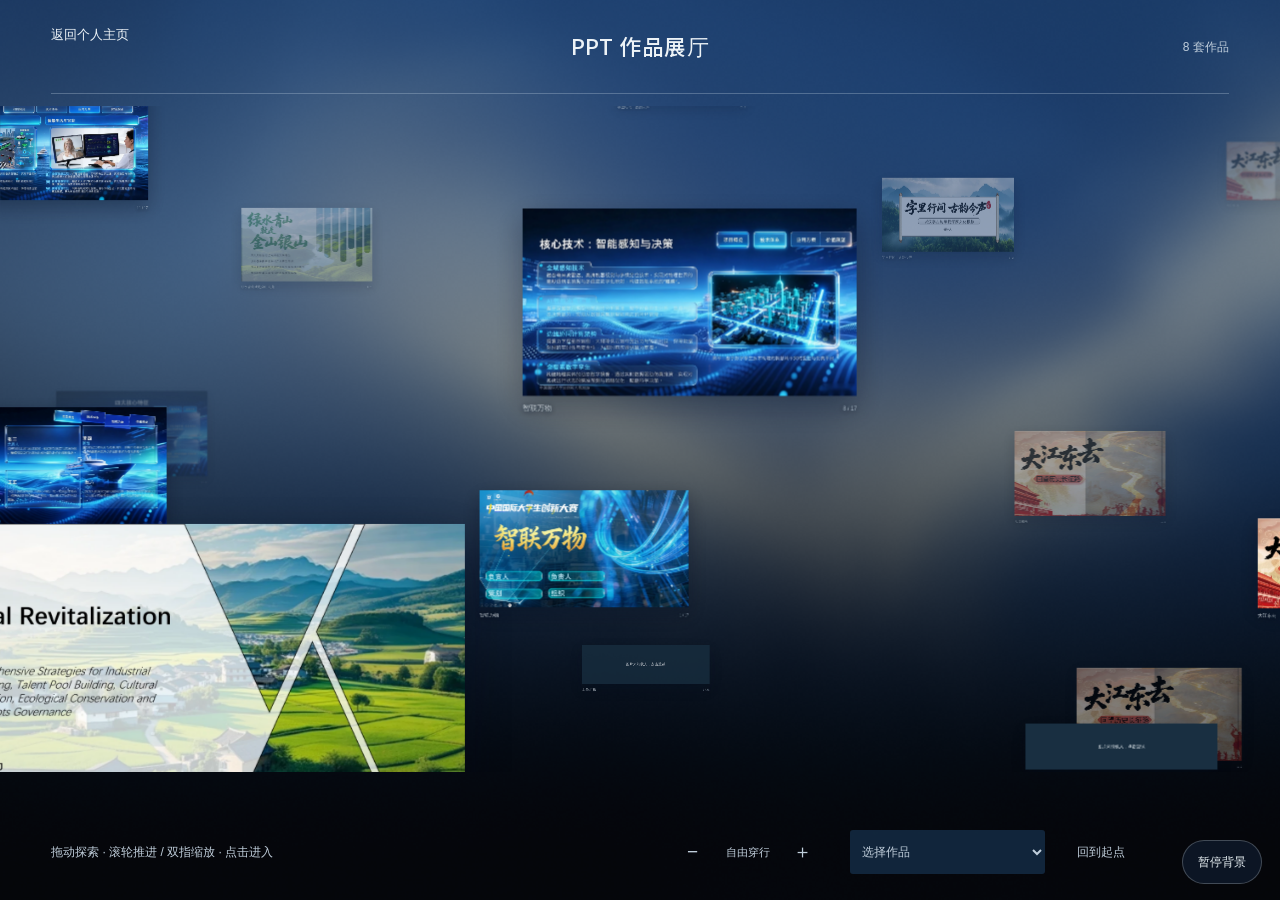
==== commit f658c3cf: "Add files via upload" ====
--- a/index.html
+++ b/index.html
@@ -2,183 +2,70 @@
 <html lang="zh-CN">
 <head>
   <meta charset="utf-8">
-  <meta name="viewport" content="width=device-width, initial-scale=1, viewport-fit=cover">
-  <meta name="theme-color" content="#07131f">
-  <meta name="description" content="尹宜博的个人品牌与作品集：用反问校准问题，以 AI 协作推进真实作品。">
-  <title>尹宜博 | 个人品牌与作品集</title>
-  <link rel="icon" href="favicon.svg" type="image/svg+xml">
-  <link rel="stylesheet" href="styles.css">
-  <link rel="stylesheet" href="ambient.css">
-  <link rel="stylesheet" href="interactions.css">
+  <meta name="viewport" content="width=device-width,initial-scale=1,viewport-fit=cover">
+  <meta name="theme-color" content="#142d50">
+  <title>PPT 作品展厅 | 尹宜博</title>
+  <meta name="description" content="尹宜博的 PPT 作品展厅，浏览演示作品及完整页面。">
+  <link rel="stylesheet" href="gallery.css">
+  <link rel="stylesheet" href="../ambient.css">
+  <script src="../ambient.js" defer></script>
+  <script src="innovation-pages.js" defer></script>
+  <script src="wanshan-fire-pages.js" defer></script>
+  <script src="work-report-pages.js" defer></script>
+  <script src="decks.js" defer></script>
+  <script src="spatial-field.js" defer></script>
+  <script src="gallery.js" defer></script>
 </head>
 <body>
-  <a class="skip-link" href="#main">跳到主要内容</a>
-  <div class="ambient" aria-hidden="true">
-    <canvas id="tideCanvas"></canvas>
-    <div class="ambient-fallback"></div>
-    <div class="ambient-vignette"></div>
-  </div>
-
-  <header class="site-header" id="siteHeader">
-    <a class="brand" href="#top" aria-label="返回首页"><span class="brand-mark">YYB</span><span class="brand-name">尹宜博</span></a>
-    <button class="menu-button" id="menuButton" type="button" aria-expanded="false" aria-controls="siteNav"><span>导航</span><i aria-hidden="true"></i></button>
-    <nav class="site-nav" id="siteNav" aria-label="页面导航">
-      <a href="#capability">能力</a><a href="#works">作品</a><a href="#thinking">思考</a><a href="#certificates">证书</a><a href="#evidence">背景</a><a class="nav-contact" href="mailto:cglezzul@gmail.com">联系</a>
-    </nav>
+  <a class="skip" href="#space">进入作品空间</a>
+  <header class="gallery-header">
+    <a id="homeLink" href="../index.html#works">返回个人主页</a>
+    <button id="backToGallery" hidden type="button">返回展厅</button>
+    <h1 id="galleryTitle">PPT 作品展厅</h1>
+    <span id="collectionCount">8 套作品</span>
   </header>
-
-  <main id="main">
-    <section class="hero" id="top" aria-labelledby="heroTitle">
-      <div class="hero-field" aria-hidden="true"><span>QUESTION</span><span>BUILD</span><span>VERIFY</span><span>EVOLVE</span></div>
-      <div class="hero-copy">
-        <p class="hero-identity">尹宜博 <span>YIN YIBO</span></p>
-        <h1 id="heroTitle">在答案形成之前，<br><em>先重写问题的边界。</em></h1>
-        <p class="hero-summary">AI 协作实践者、视觉叙事者、交互创作者、系统化学习者。把模糊想法拆成可以判断、制作和验证的真实结果。</p>
-        <div class="hero-actions"><a class="primary-action" href="#works">查看作品</a><a class="text-action" href="mailto:cglezzul@gmail.com">cglezzul@gmail.com</a></div>
+  <main id="space" class="space" tabindex="-1" aria-label="作品空间，拖动探索或使用底部导航">
+    <div id="overviewWorld" class="world" aria-label="全部 PPT 作品"></div>
+    <div id="deckWorld" class="world" role="group" aria-roledescription="轮播" aria-label="整套 PPT，横向旋转浏览" hidden></div>
+    <p id="spaceStatus" class="sr-only" role="status" aria-live="polite"></p>
+  </main>
+  <footer class="gallery-controls">
+    <div id="overviewControls" class="overview-controls">
+      <p class="gesture-hint">拖动探索 · 滚轮推进 / 双指缩放 · 点击进入</p>
+      <div class="camera-controls" aria-label="空间远近">
+        <button id="cameraFar" type="button" aria-label="向后穿行">−</button><span>自由穿行</span><button id="cameraNear" type="button" aria-label="向前穿行">＋</button>
       </div>
-      <div class="hero-foot"><p>山东济南</p><p>数据科学与大数据技术<br>山东管理学院 2026 至 2030</p><button class="motion-control" id="motionControl" type="button" aria-pressed="false">暂停背景</button></div>
-    </section>
-
-    <section class="identity" aria-labelledby="identityTitle">
-      <div class="identity-statement">
-        <h2 id="identityTitle">我不从一个确定答案出发。</h2>
-        <p>我会先追问目标、约束与遗漏，再让每一次制作留下可验证的证据。2026 年 9 月起，我将在山东管理学院学习数据科学与大数据技术，把大学阶段作为一场持续验证方向、积累能力与保留选择权的长期实践。</p>
+      <label class="collection-picker"><span class="sr-only">选择作品</span><select id="deckPicker" aria-label="选择作品"><option value="">选择作品</option></select></label>
+      <button id="resetCamera" type="button">回到起点</button>
+    </div>
+    <div id="deckControls" class="deck-controls" hidden>
+      <div class="deck-actions">
+        <button id="previousPage" type="button">上一页</button>
+        <span id="pageCount" class="page-count" aria-live="polite">1 / 1</span>
+        <button id="nextPage" type="button">下一页</button>
+        <span class="control-divider" aria-hidden="true"></span>
+        <button id="focusPage" type="button">放大阅读</button>
       </div>
-      <p class="identity-aside">不是把 AI 当作答案机器，而是把它变成可质疑、可校准、可复盘的协作系统。</p>
-    </section>
-
-    <section class="capability" id="capability" aria-labelledby="capabilityTitle">
-      <div class="capability-heading">
-        <div><h2 id="capabilityTitle">我能为你做什么。</h2><p>不把能力停留在软件名称上。从澄清问题到交付可见结果，每一项都指向能继续判断和迭代的产物。</p><a class="capability-shortcut" href="#news-workflow">信息抓取 <svg viewBox="0 0 24 24" width="16" height="16" aria-hidden="true"><path d="M5 12h14m-5-5 5 5-5 5" fill="none" stroke="currentColor" stroke-width="1.5"/></svg></a></div>
-        <div class="rail-controls" aria-label="能力卡片控制"><button type="button" data-rail-prev aria-label="向左浏览">←</button><button type="button" data-rail-next aria-label="向右浏览">→</button></div>
+      <p class="deck-hint">滚轮、左右拖动或方向键翻页</p>
+    </div>
+  </footer>
+  <dialog id="imageViewer" aria-labelledby="viewerTitle">
+    <div class="viewer-toolbar">
+      <span id="viewerTitle"></span>
+      <div>
+        <button id="zoomOut" type="button" aria-label="缩小">缩小</button>
+        <button id="zoomReset" type="button" aria-label="恢复完整画面">100%</button>
+        <button id="zoomIn" type="button" aria-label="放大">放大</button>
+        <button id="viewerClose" type="button">返回页廊</button>
       </div>
-      <div class="capability-rail" id="capabilityRail" tabindex="0" aria-label="能力展示，可横向滑动">
-        <article class="capability-card">
-          <figure class="capability-art"><img src="assets/capability-visual-narrative.webp" alt="碎片化素材被组织为具有层次与节奏的视觉叙事" width="1200" height="800" decoding="async"></figure>
-          <span>CONTENT TO NARRATIVE</span><h3>PPT 叙事：把内容重组为有节奏的演示</h3><p>从主题命题出发建立叙事线、信息层级与关键画面，让复杂内容在有限时间内更容易被理解和记住。</p><a class="capability-evidence" href="ppt/index.html">进入 PPT 展厅</a>
-        </article>
-        <article class="capability-card">
-          <figure class="capability-art"><img src="assets/capability-ai-collaboration.webp" alt="人类判断与人工智能计算流共同构建结构化方案" width="1200" height="800" loading="lazy" decoding="async"></figure>
-          <span>PROBLEM TO PLAN</span><h3>AI 协作：把模糊问题变成可执行计划</h3><p>梳理目标、约束、优先级与验证标准，把散乱想法收束为可以立刻开始、随后复查的行动方案。</p><a class="capability-evidence" href="#thinking">查看工作原则</a>
-        </article>
-        <article class="capability-card">
-          <figure class="capability-art"><img src="assets/capability-interaction-prototype.webp" alt="人类与数字协作者共同构建可交互的空间结构" width="1200" height="800" loading="lazy" decoding="async"></figure>
-          <span>IDEA TO EXPERIENCE</span><h3>网页原型：把想法做成可交互体验</h3><p>把概念拆成页面、状态、反馈和验收条件，借助 AI 协作推进到能打开、能操作、能收集反馈的版本。</p><a class="capability-evidence" href="#work-campus">相关作品：校园核心防线</a>
-        </article>
-        <article class="capability-card">
-          <figure class="capability-art"><img src="assets/capability-knowledge-system.webp" alt="对话、资料与验证节点被连接为可复用的个人知识系统" width="1200" height="800" loading="lazy" decoding="async"></figure>
-          <span>AI ASSISTED WORKFLOW</span><h3>AI 工作流：构建可验证的学习与创作流程</h3><p>围绕具体任务组织提示、资料、检查与复盘，让 AI 输出能够被追踪、校验和继续复用。目前仍在持续实践。</p>
-          <details class="workflow-study" id="news-workflow">
-            <summary><span><strong>信息抓取</strong><span class="workflow-subtitle">AI 资讯检索与来源核验</span><small data-workflow-action>查看流程</small></span><svg viewBox="0 0 24 24" width="20" height="20" aria-hidden="true"><path d="M5 9l7 7 7-7" fill="none" stroke="currentColor" stroke-width="1.5"/></svg></summary>
-            <div class="workflow-body">
-              <p>围绕近三天的 AI 资讯设定筛选规则，协作 AI 检索来源、检查日期并去重，整理成带日期、摘要和出处链接的简报。</p>
-              <ol class="workflow-steps">
-                <li><strong>限定日期窗口</strong><span>先约定时间范围与资讯主题。</span></li>
-                <li><strong>多源检索</strong><span>检索官网、研究机构与媒体原文。</span></li>
-                <li><strong>日期与来源检查</strong><span>回看发布日期，保留原文链接。</span></li>
-                <li><strong>去重筛选</strong><span>合并重复报道，按相关性选取。</span></li>
-                <li><strong>简报整理</strong><span>按日期、摘要和出处组织结果。</span></li>
-              </ol>
-            </div>
-          </details>
-        </article>
-      </div>
-    </section>
-
-    <section class="works" id="works" aria-labelledby="worksTitle">
-      <div class="works-heading">
-        <h2 id="worksTitle">作品不是技能清单，<br>是判断留下的痕迹。</h2>
-        <p>以真实、可打开的结果为起点。文字先交代问题与价值，图像只在你主动靠近时出现。</p>
-      </div>
-      <div class="work-grid" id="workGrid">
-        <article class="work-card" id="work-campus" data-follow-card data-reveal="slide">
-          <a href="https://cglezzul-blip.github.io/tank/" target="_blank" rel="noopener">
-            <span class="work-kicker">INTERACTIVE WORK / 2026</span>
-            <h3>校园核心防线</h3>
-            <span class="work-type">可游玩的网页塔防游戏 <small>WEB GAME</small></span>
-            <p>以 AI 协作推进玩法构思、试玩反馈、验收与发布，把模糊体验要求转化为可运行的 Web 防御游戏。</p>
-            <span class="work-meta">玩法设计 / 测试反馈 / 在线发布</span><span class="work-open">打开在线作品 ↗</span>
-            <span class="work-follow-media" aria-hidden="true"><img src="assets/campus-core-defense-concept.webp" alt="" width="1200" height="800" decoding="async"></span>
-          </a>
-        </article>
-        <article class="work-card" id="work-time" data-follow-card data-reveal="slide">
-          <a href="ppt/index.html">
-            <span class="work-kicker">VISUAL NARRATIVE / 2026</span>
-            <h3>PPT 视觉作品</h3>
-            <span class="work-type">演示文稿作品集 <small>PRESENTATION DESIGN</small></span>
-            <p>时间的主权、智联万物、字里行间，古韵今声、绿水青山就是金山银山、乡村振兴、大江东去。</p>
-            <span class="work-meta">六个主题</span><span class="work-open">进入展厅 ↗</span>
-            <span class="work-follow-media" aria-hidden="true"><img src="assets/ppt-innovation-original-enhanced.webp" alt="" width="1600" height="900" loading="lazy" decoding="async"></span>
-          </a>
-        </article>
-        <article class="work-card" id="work-site" data-follow-card data-reveal="slide">
-          <a href="https://cglezzul-blip.github.io/iiyy/" target="_blank" rel="noopener">
-            <span class="work-kicker">DIGITAL ARCHIVE / 2026</span>
-            <h3>个人网站</h3>
-            <span class="work-type">持续迭代的个人作品集 <small>WEB PORTFOLIO</small></span>
-            <p>把身份、认知、能力与证据组织为持续生长的公开界面，用真实反馈推动结构与视觉反复迭代。</p>
-            <span class="work-meta">信息架构 / 交互设计 / 持续迭代</span><span class="work-open">打开在线版本 ↗</span>
-            <span class="work-follow-media" aria-hidden="true"><img src="assets/personal-site-v6.webp" alt="" width="1200" height="833" loading="lazy" decoding="async"></span>
-          </a>
-        </article>
-        <article class="work-card" id="work-info-capture" data-follow-card data-reveal="slide">
-          <a href="#news-workflow">
-            <span class="work-kicker">INFORMATION RESEARCH / 2026</span>
-            <h3>AI 信息抓取</h3>
-            <span class="work-type">AI 协作的资讯检索与简报流程 <small>AI RESEARCH WORKFLOW</small></span>
-            <p>围绕限定日期与主题协作 AI 检索多源资讯，核验发布时间和原文出处，合并重复信息，整理为可追溯的简报。</p>
-            <span class="work-meta">时间窗口 / 来源核验 / 去重整理</span><span class="work-open">查看抓取流程 ↗</span>
-            <span class="work-follow-media" aria-hidden="true"><img src="assets/capability-knowledge-system.webp" alt="资料与核验节点连接成 AI 协作研究工作流的概念图" width="1200" height="800" loading="lazy" decoding="async"></span>
-          </a>
-        </article>
-      </div>
-      <p class="work-hint">移动端可横向滑动查看全部作品</p>
-    </section>
-
-    <section class="thinking thinking--stage" id="thinking" aria-labelledby="thinkingTitle">
-      <div class="thinking-intro">
-        <h2 id="thinkingTitle">判断先于工具，<br>证据晚于行动。</h2>
-        <p>四条会被反复使用的工作原则。每个词都对应可以观察到的动作，而不是装饰性的口号。</p>
-      </div>
-      <div class="thinking-scroll"><div class="thinking-console">
-        <nav class="principle-nav" aria-label="工作原则索引"><a href="#principle-reverse">敢谋慎行</a><a href="#principle-goal">目标回溯</a><a href="#principle-evidence">知行互证</a><a href="#principle-compound">杠杆取舍</a></nav>
-        <div class="principle-list">
-          <article class="principle" id="principle-reverse"><span class="principle-index">BOLD VISION, PRECISE ACTION</span><h3>敢谋<span>慎行</span></h3><div class="principle-reason"><p>在战略上，不让困难的体量定义自身的边界；在战术上，不以方向的笃定替代对细节的敬畏。既有直面复杂局面的胆识，也有拆解条件、审视风险、步步求证的耐心，让进取有章法，让信心有支点。</p><div class="principle-trace"><span>战略定力</span><span>风险拆解</span><span>精细执行</span></div></div></article>
-          <article class="principle" id="principle-goal"><span class="principle-index">WORK BACKWARD</span><h3>目标<span>回溯</span></h3><div class="principle-reason"><p>以终为始，先辨明值得抵达的方向，再推演通往它的条件与路径。让理想中的生活、成长空间与自主选择，成为衡量当下行动的尺度；不让阶段性的身份、评价与工具，悄然取代真正追求的目的。</p><div class="principle-trace"><span>结果</span><span>条件</span><span>当前动作</span></div></div></article>
-          <article class="principle" id="principle-evidence"><span class="principle-index">THINK, ACT, REFINE</span><h3>知行<span>互证</span></h3><div class="principle-reason"><p>让认知成为行动的起点，而非未经检验的结论；让实践成为判断的尺度，而非既有观念的注脚。在理解、行动与反馈的往复中检验假设、修正偏差，使认识因实践而深化，使行动因认识而精进。</p><div class="principle-trace"><span>认知引导</span><span>实践检验</span><span>认知更新</span></div></div></article>
-          <article class="principle" id="principle-compound"><span class="principle-index">CHOOSE FOR LEVERAGE</span><h3>杠杆<span>取舍</span></h3><div class="principle-reason"><p>不只计算一次行动的投入与回报，也把时间、机会成本与潜在风险纳入判断；在相近的选择框架中，优先寻找能够以适度投入撬动更大长期收益的路径。所谓高杠杆，并非一味追求最低成本，而是在可承受的风险边界内，让一次行动同时沉淀为可迁移、可复用、可持续放大的能力，为后续选择保留更大的空间。</p><div class="principle-trace"><span>投入与回报</span><span>风险边界</span><span>放大效应</span></div></div></article>
-        </div>
-      </div></div>
-    </section>
-
-    <section class="certificates" id="certificates" aria-labelledby="certificatesTitle">
-      <div class="certificates-heading"><p>认证与资质</p><h2 id="certificatesTitle">阶段性认证，<br>不是能力的终点。</h2><span>证书编号已作公开展示保护</span></div>
-      <div class="certificate-grid">
-        <figure data-reveal="slide"><button class="certificate-image" type="button" data-certificate-open="assets/certificate-ai-junior-redacted.webp" aria-label="放大查看人工智能训练师初级证书"><img src="assets/certificate-ai-junior-redacted.webp" alt="尹宜博人工智能训练师初级培训课程证书，编号已模糊" width="1600" height="1131" loading="lazy" decoding="async"></button><figcaption><strong>人工智能训练师（初级）</strong><time>2026.08.14</time></figcaption></figure>
-        <figure data-reveal="slide"><button class="certificate-image" type="button" data-certificate-open="assets/certificate-ai-advanced-redacted.webp" aria-label="放大查看人工智能训练师高级证书"><img src="assets/certificate-ai-advanced-redacted.webp" alt="尹宜博人工智能训练师高级培训课程证书，编号已模糊" width="1600" height="1131" loading="lazy" decoding="async"></button><figcaption><strong>人工智能训练师（高级）</strong><time>2026.08.23</time></figcaption></figure>
-      </div>
-    </section>
-
-    <section class="evidence" id="evidence" aria-labelledby="evidenceTitle">
-      <div class="evidence-heading"><h2 id="evidenceTitle">让表达有依据。</h2><p>学历说明当前起点，作品证明实际行动。尚未发生的经历不会被写成已经获得的成果。</p></div>
-      <div class="education-record"><p>教育背景</p><h3>山东管理学院</h3><div><span>数据科学与大数据技术本科</span><time>2026.09 至 2030.06，预计</time><p>从程序设计、数学、英语与计算机基础起步，在课程、项目和真实实践中逐步验证数据工程、大数据开发与软件工程方向。</p></div></div>
-    </section>
-
-    <section class="contact" id="contact" aria-labelledby="contactTitle">
-      <p>如果你对作品、方法或一次合作感兴趣</p><h2 id="contactTitle">从一个好问题开始。</h2><a class="contact-email" href="mailto:cglezzul@gmail.com">cglezzul@gmail.com</a>
-      <div class="contact-directory" aria-label="其他联系方式">
-        <button class="contact-channel" type="button" data-copy-contact="18063574106" data-contact-name="手机号"><span class="contact-channel-label">PHONE</span><strong>180 6357 4106</strong><span class="contact-channel-action">点击复制</span></button>
-        <button class="contact-channel" type="button" data-copy-contact="ybyb03190319" data-contact-name="微信号"><span class="contact-channel-label">WECHAT</span><strong>ybyb03190319</strong><span class="contact-channel-action">点击复制</span></button>
-        <button class="contact-channel" type="button" data-copy-contact="3496806813" data-contact-name="QQ 号"><span class="contact-channel-label">QQ</span><strong>3496806813</strong><span class="contact-channel-action">点击复制</span></button>
-      </div>
-      <div class="contact-actions"><button type="button" id="copyEmail">复制邮箱</button><button type="button" id="printPage">打印或保存 PDF</button></div><p class="copy-status" id="copyStatus" role="status" aria-live="polite"></p>
-    </section>
-  </main>
-
-  <dialog class="certificate-dialog" id="certificateDialog" aria-labelledby="certificateDialogTitle"><div class="dialog-bar"><strong id="certificateDialogTitle">证书预览</strong><button type="button" data-dialog-close aria-label="关闭证书预览">关闭</button></div><img id="certificateDialogImage" src="assets/certificate-ai-junior-redacted.webp" alt="证书预览"></dialog>
-  <footer><span>尹宜博</span><span>山东济南</span><span>更新于 2026.09</span></footer>
-  <script src="app.js" defer></script>
-  <script src="ambient.js" defer></script>
-  <script src="interactions.js" defer></script>
+    </div>
+    <div id="viewerViewport" class="viewer-viewport"><img id="viewerImage" alt=""></div>
+    <div class="viewer-bottom">
+      <button id="viewerPrevious" type="button">上一页</button>
+      <span id="viewerCount"></span>
+      <button id="viewerNext" type="button">下一页</button>
+    </div>
+  </dialog>
+  <noscript><section class="no-script"><h2>PPT 作品</h2><p>启用 JavaScript 可使用空间展厅。也可直接查看图片：</p><a href="../assets/ppt-gallery/time.webp">时间的主权</a><a href="../assets/ppt-gallery/innovation-full/page-01.webp">智联万物</a><a href="../assets/ppt-gallery/scroll.webp">字里行间，古韵今声</a><a href="../assets/ppt-gallery/green.webp">绿水青山就是金山银山</a><a href="../assets/ppt-gallery/rural.webp">乡村振兴</a><a href="../assets/ppt-gallery/long-march.webp">大江东去</a><a href="wanshan-fire.html">提、拔、按、压 · 万山消防（完整 13 页）</a><a href="work-report.html">工作汇报（完整 23 页）</a></section></noscript>
 </body>
 </html>
--- a/gallery.css
+++ b/gallery.css
@@ -0,0 +1,98 @@
+@font-face{font-family:YYB;src:url('../assets/yyb-display.woff2') format('woff2');font-weight:100 900;font-display:swap}
+:root{color-scheme:dark;--ink:#edf3f7;--soft:#c0cedb;--surface:#142d50;--line:#b8c9db55;--edge:clamp(20px,4vw,64px)}
+*{box-sizing:border-box}
+html{height:100%;scrollbar-color:#7a94ab #172c43}
+body{margin:0;min-width:320px;height:100dvh;overflow:hidden;color:var(--ink);background:var(--surface) url('../assets/ppt-gallery/harness-field.webp') center/cover fixed;font:15px/1.5 'DengXian','PingFang SC','Microsoft YaHei UI',sans-serif}
+::selection{background:#b7d7e4;color:#12283b}
+button,select,a{font:inherit;color:inherit;-webkit-tap-highlight-color:transparent;touch-action:manipulation}
+button,select{border:0;background:none}
+button{cursor:pointer}button:disabled{opacity:.32;cursor:default}
+a{text-decoration:none}
+button:focus-visible,a:focus-visible,select:focus-visible{outline:2px solid #d0edf5;outline-offset:5px}
+button:active:not(:disabled),button:not(.artwork):hover:not(:disabled),a:hover{color:#fff}
+[hidden]{display:none!important}img{display:block}h1,p{margin:0}
+.sr-only{position:absolute;width:1px;height:1px;clip-path:inset(50%);overflow:hidden;white-space:nowrap}
+.skip{position:fixed;left:20px;top:-80px;z-index:50;padding:12px;background:#edf3f7;color:#142d50}.skip:focus{top:16px}
+
+/* Ambient 0 → scene 1 → navigation 5 → temporary frames 8 → native dialog. */
+.gallery-header{position:relative;z-index:5;height:94px;margin:0 var(--edge);display:grid;grid-template-columns:1fr auto 1fr;align-items:center;gap:20px;border-bottom:1px solid var(--line)}
+.gallery-header>a,.gallery-header>button{justify-self:start;min-height:44px;font-size:13px;padding:0}
+.gallery-header h1{font:500 clamp(18px,1.7vw,25px)/1.4 YYB,sans-serif;letter-spacing:.025em;text-align:center}
+.gallery-header>span{justify-self:end;color:var(--soft);font-size:12px;font-variant-numeric:tabular-nums}
+.space{position:absolute;inset:106px 0 128px;z-index:1;perspective:1200px;perspective-origin:50% 50%;overflow:hidden;touch-action:none;cursor:grab;outline:none;user-select:none;-webkit-user-select:none}
+.space.is-dragging,.space.is-dragging .artwork{cursor:grabbing}
+.space[aria-busy=true]{cursor:progress}
+/* A transparent world plane must never intercept its negative-Z children. */
+.world{position:absolute;inset:0;transform-style:preserve-3d;pointer-events:none}
+.artwork{position:absolute;left:50%;top:50%;margin:0;padding:0;text-align:left;transform-style:preserve-3d;will-change:transform;cursor:pointer;pointer-events:auto;-webkit-user-drag:none;backface-visibility:hidden}
+.artwork-media{display:block;position:relative;box-shadow:0 20px 48px #07132455;transition:box-shadow 240ms ease-out;line-height:0;background:#1a3042}
+.artwork img{width:100%;height:auto;pointer-events:none;user-select:none;-webkit-user-drag:none}
+.artwork-caption{display:flex;gap:16px;align-items:baseline;justify-content:space-between;margin-top:12px;text-shadow:0 2px 12px #101d2b;color:var(--ink);font-size:13px;line-height:1.5}
+.artwork-caption>span:first-child{max-width:85%}
+.artwork-caption small{font-size:10px;color:var(--soft);white-space:nowrap;font-variant-numeric:tabular-nums}
+.artwork:hover .artwork-media,.artwork:focus-visible .artwork-media{box-shadow:0 24px 58px #050d2266}
+.artwork:focus-visible{outline-offset:8px}
+.artwork.is-current .artwork-caption{color:#fff}
+.artwork.is-page .artwork-caption{justify-content:center;font-size:12px;letter-spacing:.06em}
+.artwork.is-page.is-current .artwork-media{outline:1px solid #d7e9f4b3;outline-offset:4px}
+.artwork.is-unavailable .artwork-media{min-height:140px;display:grid;place-content:center;line-height:1.5}
+.media-error{display:block;padding:24px;color:var(--ink);font-size:13px}
+.transition-layer{position:fixed;inset:0;z-index:8;pointer-events:none;overflow:hidden;isolation:isolate}
+.transition-image{position:absolute;pointer-events:none;object-fit:contain;transform-origin:top left;will-change:clip-path;box-shadow:0 20px 60px #08132144}
+
+.gallery-controls{position:absolute;bottom:max(26px,env(safe-area-inset-bottom));left:var(--edge);right:var(--edge);z-index:5;padding-right:98px;font-size:12px;color:var(--soft)}
+.overview-controls{display:flex;align-items:center;gap:clamp(14px,2vw,26px);flex-wrap:wrap}
+.gesture-hint{margin-right:auto;font-size:12px}
+.camera-controls{display:flex;align-items:center;gap:4px}
+.camera-controls button{min-width:44px;min-height:44px;font-size:19px}
+.camera-controls span{min-width:58px;text-align:center;font-size:11px}
+.collection-picker select{min-height:44px;max-width:210px;padding:10px 24px 10px 8px;cursor:pointer;background:#142c44dc;border-radius:3px}
+.collection-picker option{background:#142c44;color:var(--ink)}
+.overview-controls>button,.deck-actions>button{min-height:44px;padding:8px 6px;white-space:nowrap}
+.deck-controls{width:100%}
+.deck-actions{display:flex;align-items:center;justify-content:center;gap:22px;color:var(--ink)}
+.page-count{min-width:62px;text-align:center;font-variant-numeric:tabular-nums}
+.control-divider{width:1px;height:16px;background:var(--line)}
+.deck-hint{text-align:center;font-size:11px;margin-top:8px}
+
+dialog{max-width:none;max-height:none;width:100%;height:100dvh;margin:0;border:0;padding:0;background:#102034ef;color:var(--ink)}
+dialog::backdrop{background:#07111ce0}
+.viewer-toolbar{height:76px;padding:12px var(--edge);display:flex;align-items:center;justify-content:space-between;gap:20px}
+.viewer-toolbar>span{font-size:14px}
+.viewer-toolbar>div{display:flex;align-items:center;gap:10px}
+.viewer-toolbar button,.viewer-bottom button{min-height:44px;padding:8px 12px;background:#d5e5ef0d;border-radius:4px}
+.viewer-viewport{height:calc(100% - 150px);overflow:auto;display:flex;align-items:center;justify-content:center;padding:16px 32px;touch-action:pan-x pan-y}
+.viewer-viewport img{width:auto;height:auto;max-width:100%;max-height:100%;object-fit:contain;flex:none}
+.viewer-viewport.is-zoomed{display:block}
+.viewer-viewport.is-zoomed img{max-width:none;max-height:none;margin:auto;cursor:grab}
+.viewer-bottom{height:74px;display:flex;align-items:center;justify-content:center;gap:26px;font-size:12px}
+.no-script{position:fixed;inset:100px 20px 80px;overflow:auto;z-index:10;background:#142d50;padding:24px}
+.no-script a{display:block;min-height:44px;text-decoration:underline}.no-script p{margin-bottom:20px}
+
+@media(min-width:761px) and (max-width:1120px){.gesture-hint{flex-basis:100%}.collection-picker{margin-left:auto}}
+@media(max-width:760px){
+  .gallery-header{height:82px;grid-template-columns:auto 1fr auto;gap:12px}
+  .gallery-header>a,.gallery-header>button{font-size:11px}
+  .gallery-header h1{font-size:17px;overflow:hidden;text-overflow:ellipsis;white-space:nowrap}
+  .gallery-header>span{font-size:10px;max-width:55px;text-align:right}
+  .space{inset:94px 0 204px;perspective:900px}
+  .gallery-controls{bottom:max(18px,env(safe-area-inset-bottom));padding-right:0;padding-bottom:42px}
+  .overview-controls{gap:4px 12px}
+  .gesture-hint{flex-basis:100%;font-size:10px;white-space:nowrap}
+  .camera-controls{flex-basis:100%;justify-content:center}
+  .collection-picker select{font-size:12px;max-width:205px;padding-left:0;background:transparent}
+  .overview-controls>button{margin-left:auto}
+  .deck-actions{gap:12px;flex-wrap:wrap;font-size:12px}
+  .deck-actions>button{padding:4px 0}
+  .control-divider{display:none}
+  .artwork-caption{font-size:12px;margin-top:10px}
+  .viewer-toolbar{height:116px;flex-wrap:wrap;gap:4px;padding:10px 16px}
+  .viewer-toolbar>span{width:100%;font-size:13px}
+  .viewer-toolbar>div{width:100%;justify-content:flex-end;gap:6px}
+  .viewer-toolbar button{font-size:12px;padding:6px 10px}
+  .viewer-viewport{height:calc(100% - 190px);padding:8px}
+  .viewer-bottom{height:74px}
+}
+@media(max-height:650px) and (min-width:761px){.gallery-header{height:70px}.space{inset:80px 0 128px}.gallery-controls{bottom:14px}.artwork-caption{margin-top:6px}}
+@media(prefers-reduced-motion:reduce){*,*::before,*::after{animation:none!important;transition:none!important;scroll-behavior:auto!important}.artwork{will-change:auto}}
+@media print{body{height:auto;overflow:visible;background:#fff;color:#111}.ambient,.gallery-header,.gallery-controls,.skip,dialog{display:none!important}.space{position:static;overflow:visible;perspective:none}.world{position:static;display:block}.artwork{position:static!important;transform:none!important;width:90%!important;opacity:1!important;visibility:visible!important;margin:30px auto;break-inside:avoid}.artwork-caption{color:#111;text-shadow:none}.artwork-media{box-shadow:none}}
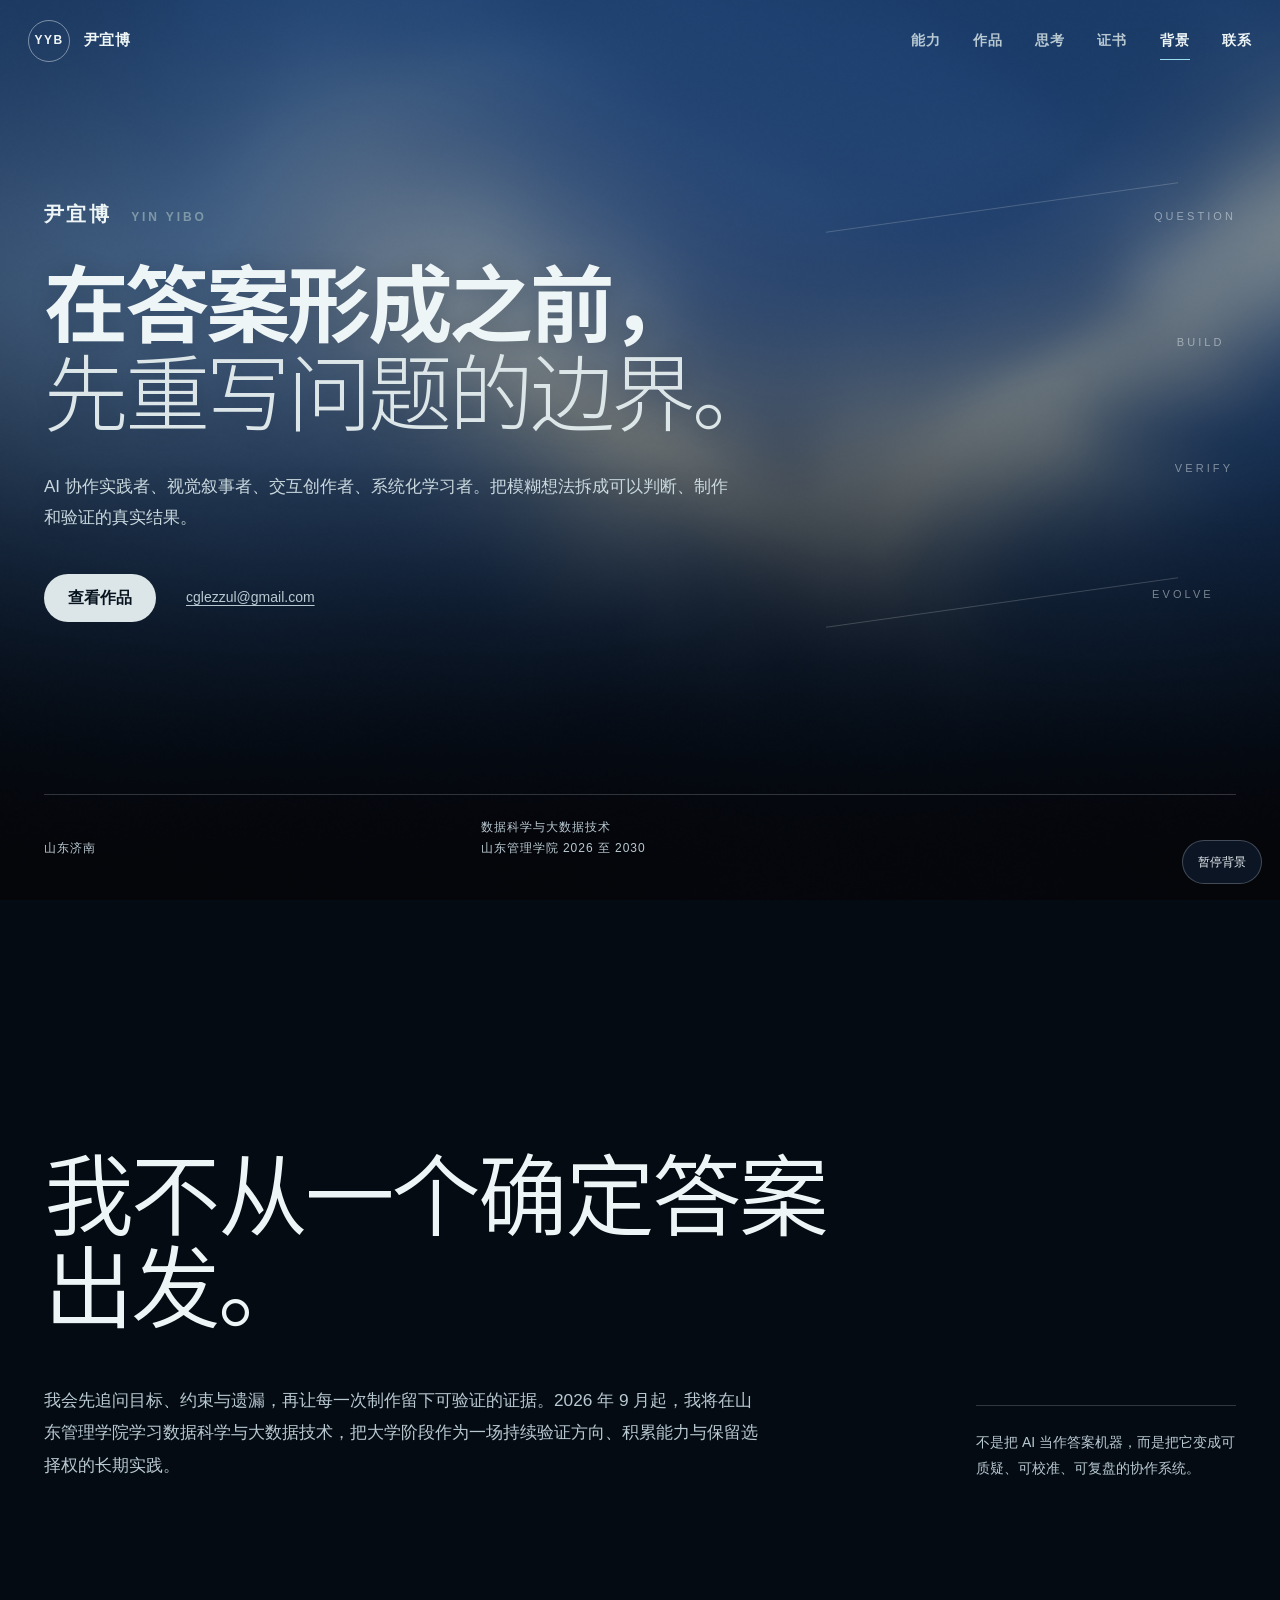
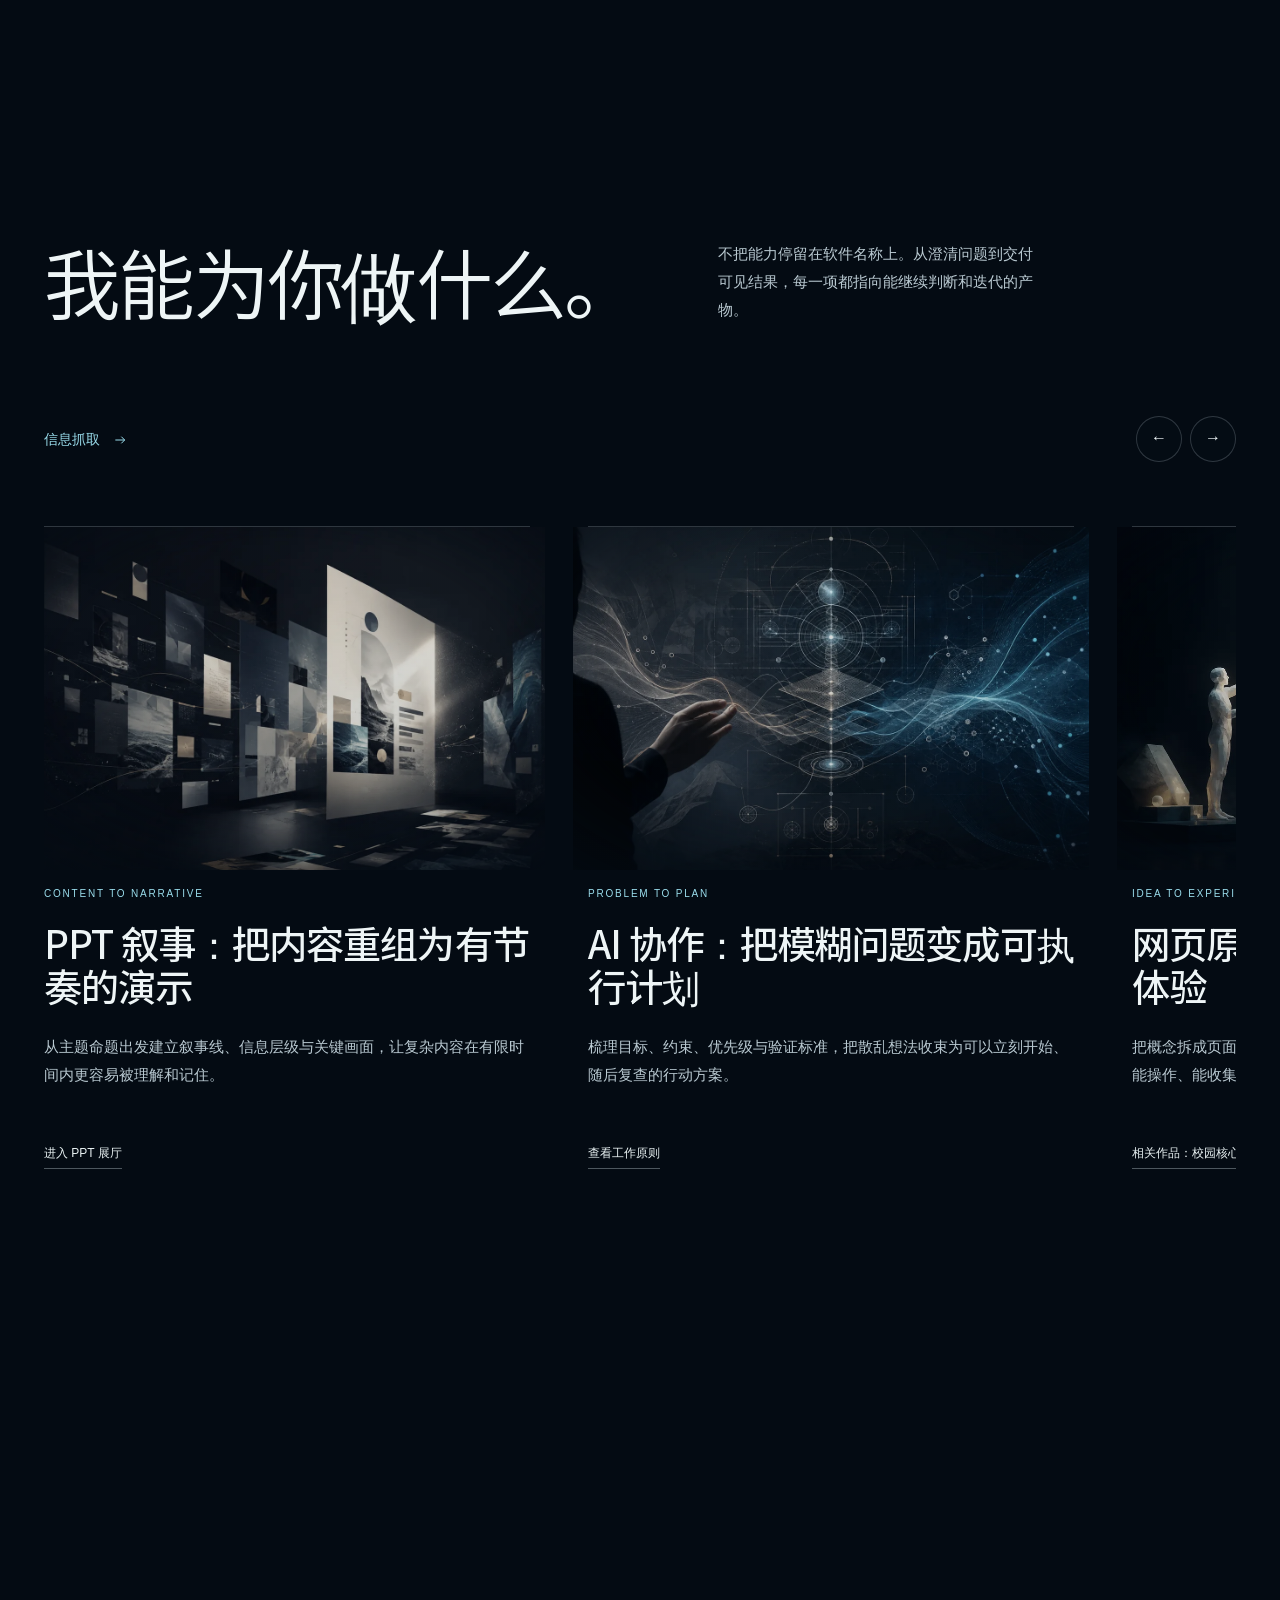
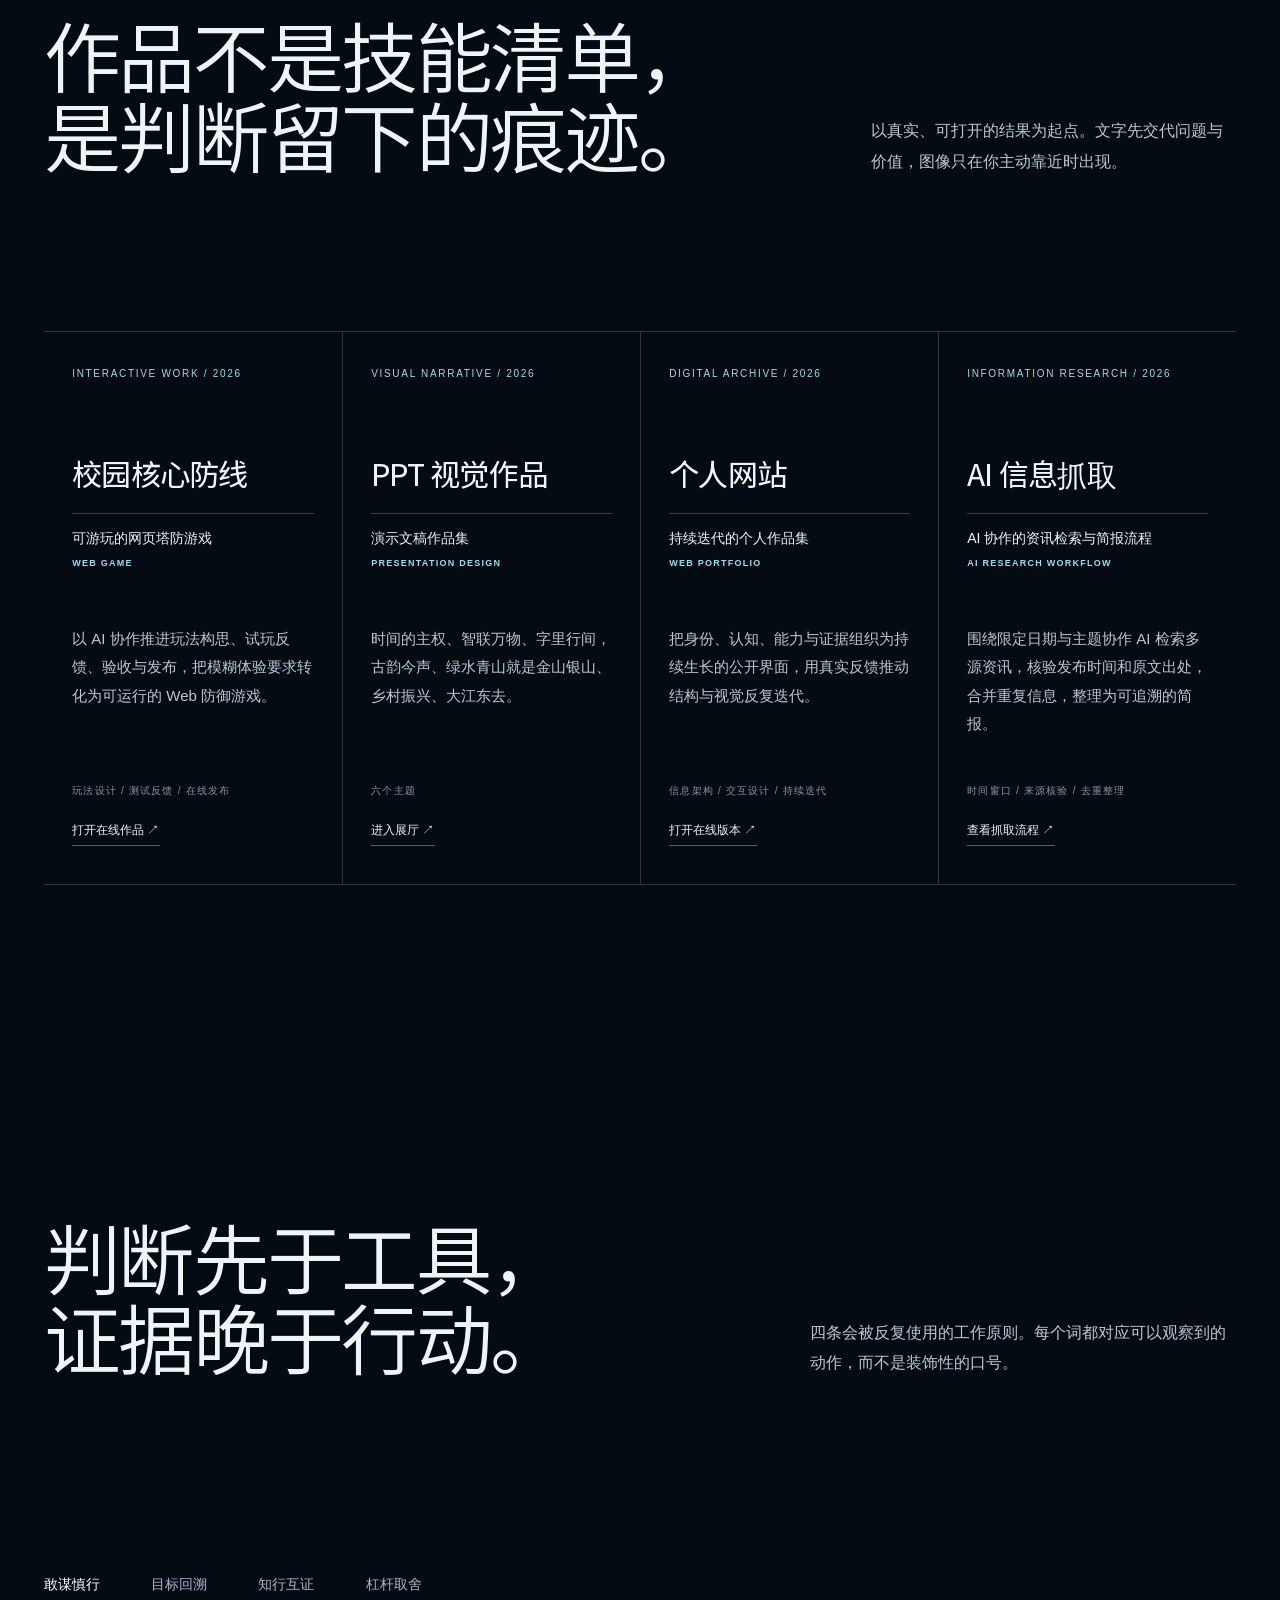
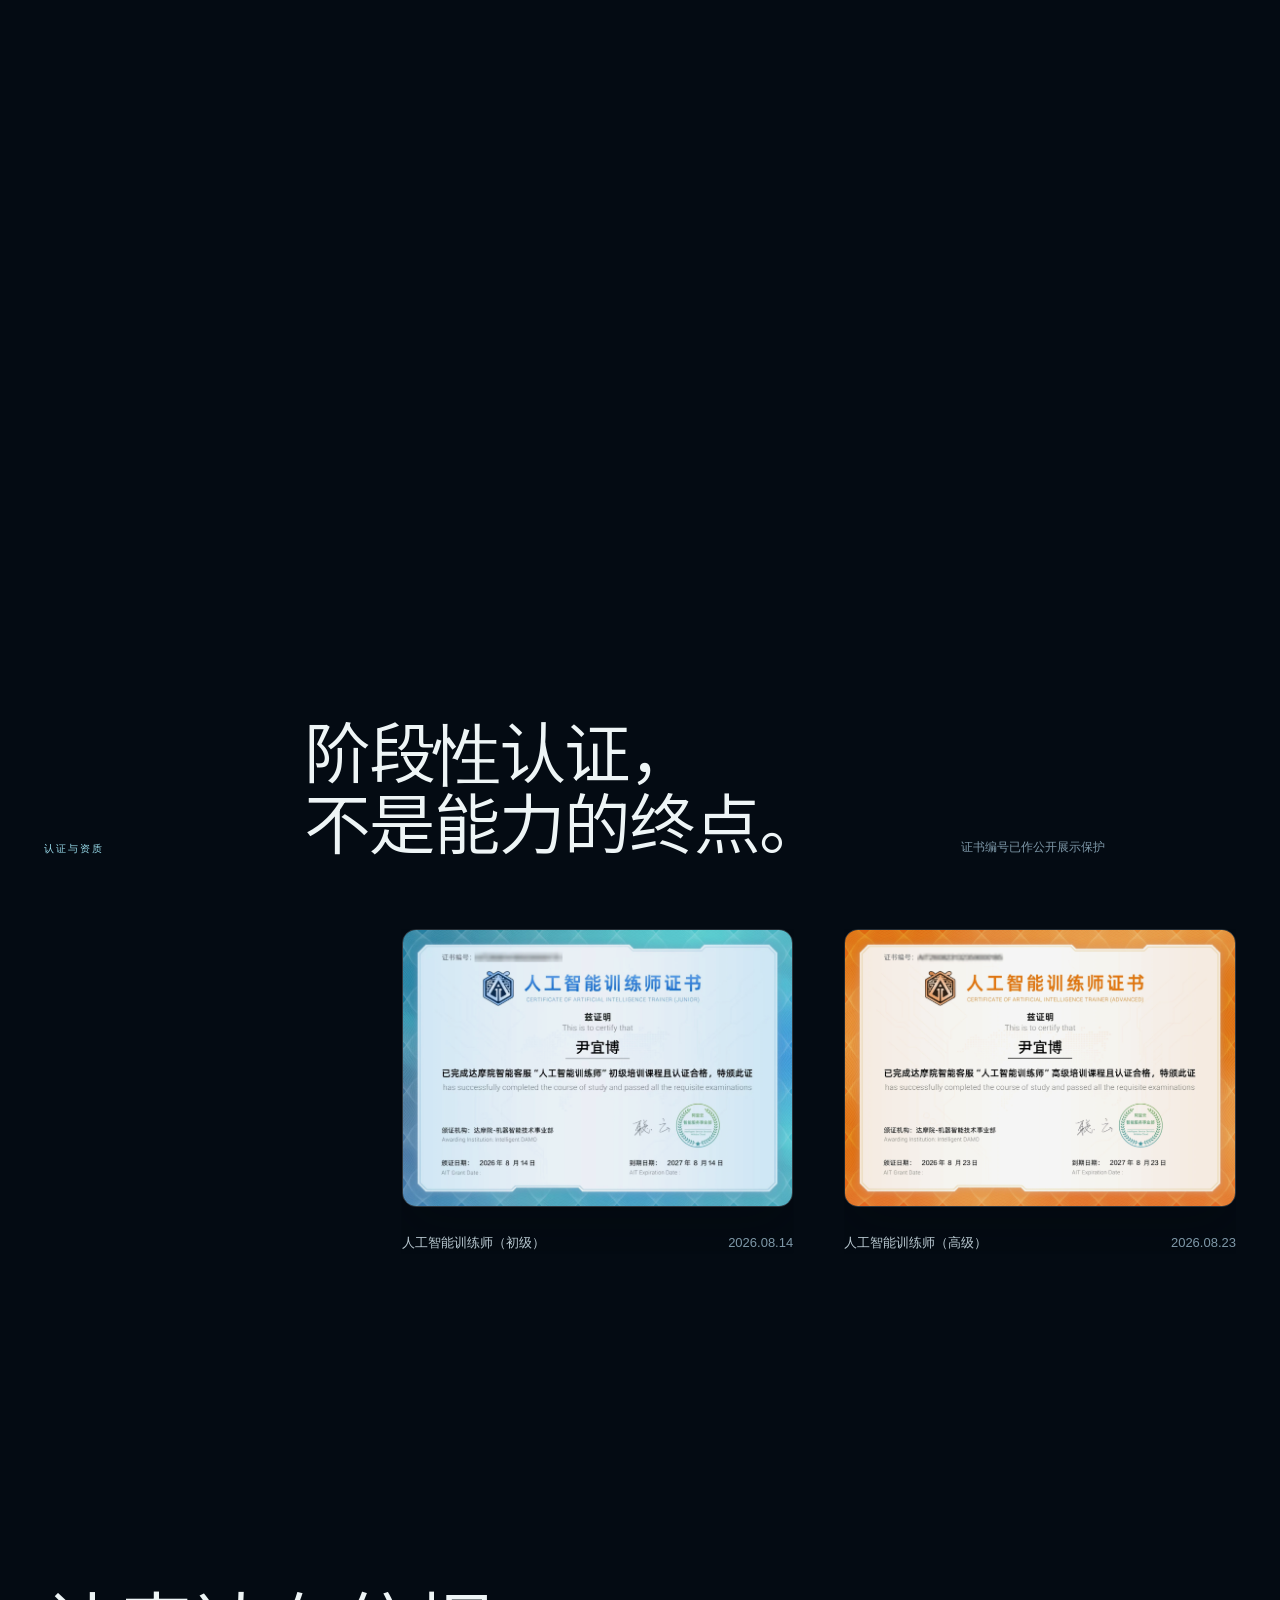
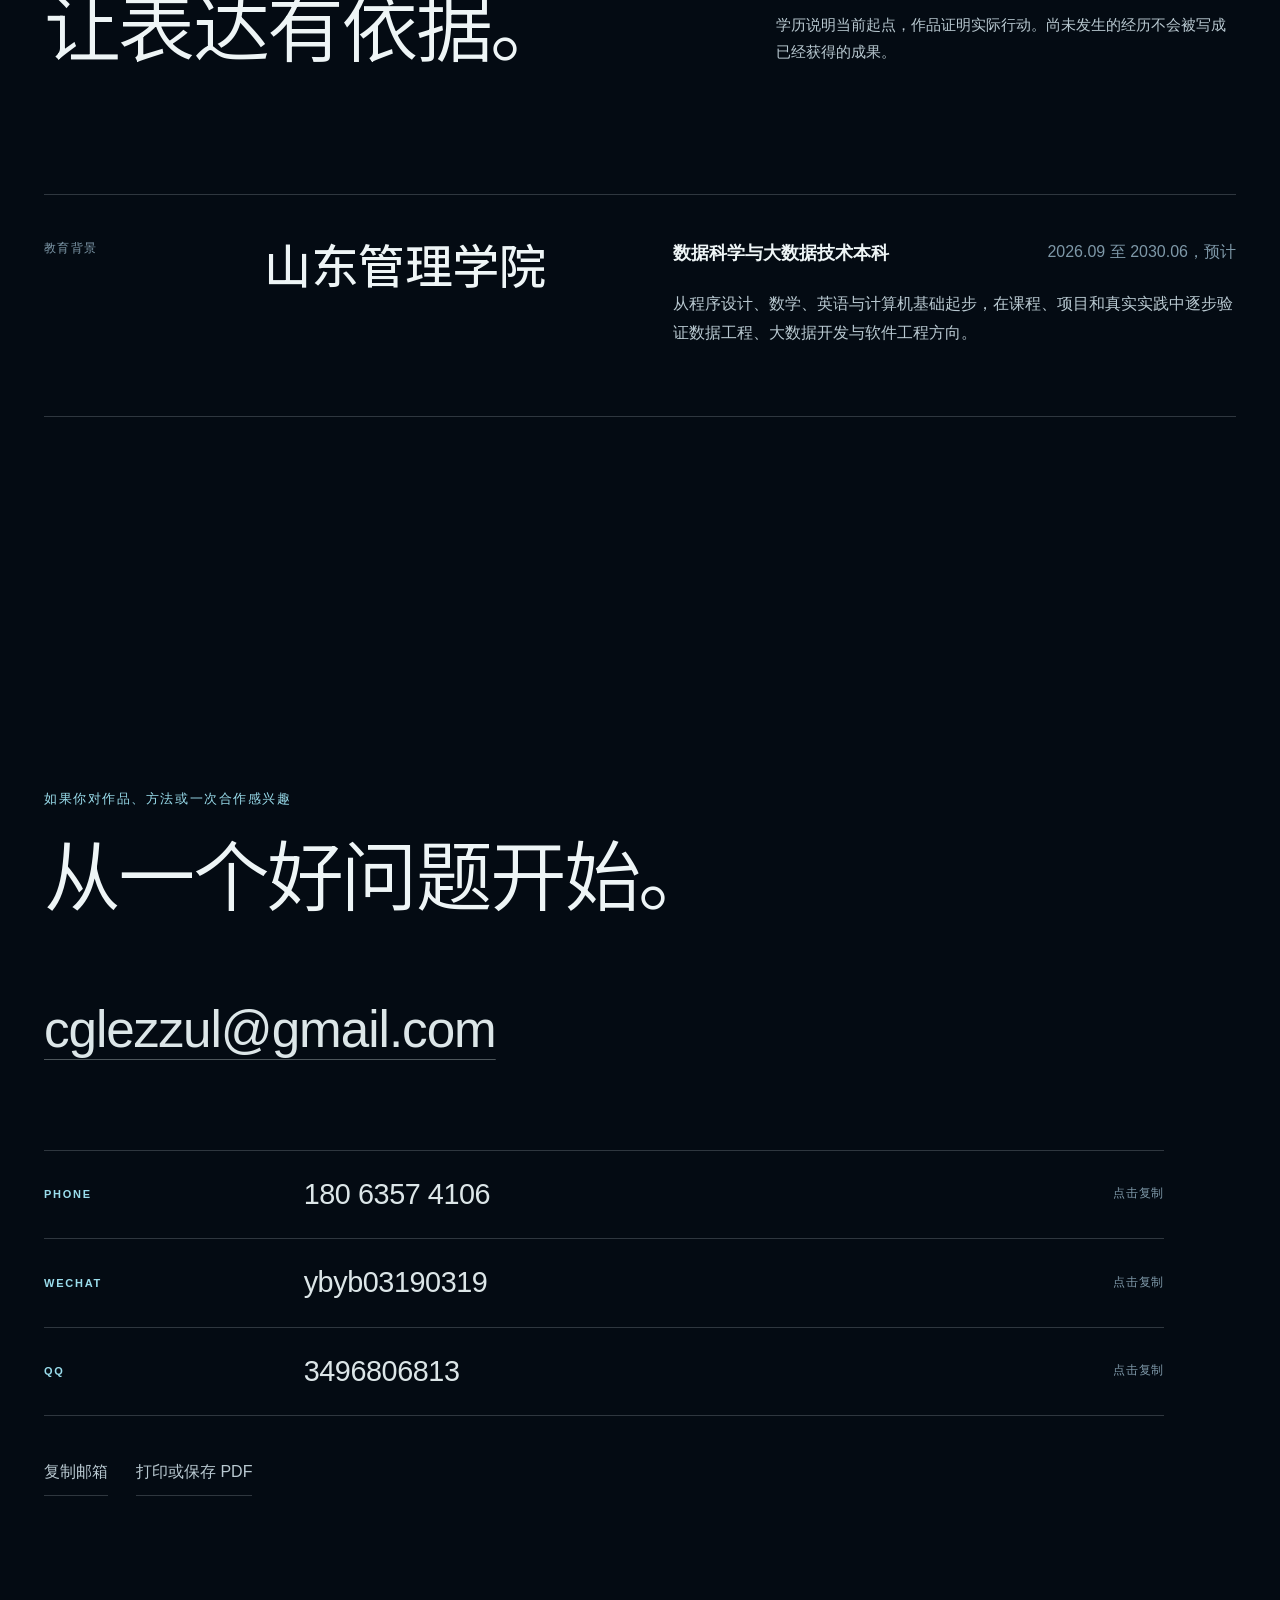
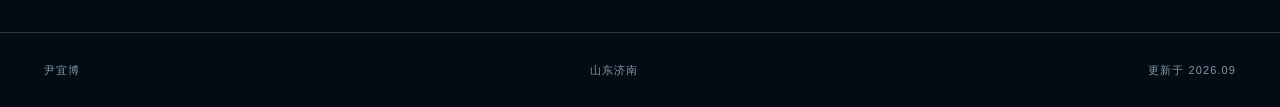
==== commit bc8aafe6: "Restore homepage and correct PPT gallery upload paths" ====
--- a/index.html
+++ b/index.html
@@ -2,70 +2,183 @@
 <html lang="zh-CN">
 <head>
   <meta charset="utf-8">
-  <meta name="viewport" content="width=device-width,initial-scale=1,viewport-fit=cover">
-  <meta name="theme-color" content="#142d50">
-  <title>PPT 作品展厅 | 尹宜博</title>
-  <meta name="description" content="尹宜博的 PPT 作品展厅，浏览演示作品及完整页面。">
-  <link rel="stylesheet" href="gallery.css">
-  <link rel="stylesheet" href="../ambient.css">
-  <script src="../ambient.js" defer></script>
-  <script src="innovation-pages.js" defer></script>
-  <script src="wanshan-fire-pages.js" defer></script>
-  <script src="work-report-pages.js" defer></script>
-  <script src="decks.js" defer></script>
-  <script src="spatial-field.js" defer></script>
-  <script src="gallery.js" defer></script>
+  <meta name="viewport" content="width=device-width, initial-scale=1, viewport-fit=cover">
+  <meta name="theme-color" content="#07131f">
+  <meta name="description" content="尹宜博的个人品牌与作品集：用反问校准问题，以 AI 协作推进真实作品。">
+  <title>尹宜博 | 个人品牌与作品集</title>
+  <link rel="icon" href="favicon.svg" type="image/svg+xml">
+  <link rel="stylesheet" href="styles.css">
+  <link rel="stylesheet" href="ambient.css">
+  <link rel="stylesheet" href="interactions.css">
 </head>
 <body>
-  <a class="skip" href="#space">进入作品空间</a>
-  <header class="gallery-header">
-    <a id="homeLink" href="../index.html#works">返回个人主页</a>
-    <button id="backToGallery" hidden type="button">返回展厅</button>
-    <h1 id="galleryTitle">PPT 作品展厅</h1>
-    <span id="collectionCount">8 套作品</span>
+  <a class="skip-link" href="#main">跳到主要内容</a>
+  <div class="ambient" aria-hidden="true">
+    <canvas id="tideCanvas"></canvas>
+    <div class="ambient-fallback"></div>
+    <div class="ambient-vignette"></div>
+  </div>
+
+  <header class="site-header" id="siteHeader">
+    <a class="brand" href="#top" aria-label="返回首页"><span class="brand-mark">YYB</span><span class="brand-name">尹宜博</span></a>
+    <button class="menu-button" id="menuButton" type="button" aria-expanded="false" aria-controls="siteNav"><span>导航</span><i aria-hidden="true"></i></button>
+    <nav class="site-nav" id="siteNav" aria-label="页面导航">
+      <a href="#capability">能力</a><a href="#works">作品</a><a href="#thinking">思考</a><a href="#certificates">证书</a><a href="#evidence">背景</a><a class="nav-contact" href="mailto:cglezzul@gmail.com">联系</a>
+    </nav>
   </header>
-  <main id="space" class="space" tabindex="-1" aria-label="作品空间，拖动探索或使用底部导航">
-    <div id="overviewWorld" class="world" aria-label="全部 PPT 作品"></div>
-    <div id="deckWorld" class="world" role="group" aria-roledescription="轮播" aria-label="整套 PPT，横向旋转浏览" hidden></div>
-    <p id="spaceStatus" class="sr-only" role="status" aria-live="polite"></p>
+
+  <main id="main">
+    <section class="hero" id="top" aria-labelledby="heroTitle">
+      <div class="hero-field" aria-hidden="true"><span>QUESTION</span><span>BUILD</span><span>VERIFY</span><span>EVOLVE</span></div>
+      <div class="hero-copy">
+        <p class="hero-identity">尹宜博 <span>YIN YIBO</span></p>
+        <h1 id="heroTitle">在答案形成之前，<br><em>先重写问题的边界。</em></h1>
+        <p class="hero-summary">AI 协作实践者、视觉叙事者、交互创作者、系统化学习者。把模糊想法拆成可以判断、制作和验证的真实结果。</p>
+        <div class="hero-actions"><a class="primary-action" href="#works">查看作品</a><a class="text-action" href="mailto:cglezzul@gmail.com">cglezzul@gmail.com</a></div>
+      </div>
+      <div class="hero-foot"><p>山东济南</p><p>数据科学与大数据技术<br>山东管理学院 2026 至 2030</p><button class="motion-control" id="motionControl" type="button" aria-pressed="false">暂停背景</button></div>
+    </section>
+
+    <section class="identity" aria-labelledby="identityTitle">
+      <div class="identity-statement">
+        <h2 id="identityTitle">我不从一个确定答案出发。</h2>
+        <p>我会先追问目标、约束与遗漏，再让每一次制作留下可验证的证据。2026 年 9 月起，我将在山东管理学院学习数据科学与大数据技术，把大学阶段作为一场持续验证方向、积累能力与保留选择权的长期实践。</p>
+      </div>
+      <p class="identity-aside">不是把 AI 当作答案机器，而是把它变成可质疑、可校准、可复盘的协作系统。</p>
+    </section>
+
+    <section class="capability" id="capability" aria-labelledby="capabilityTitle">
+      <div class="capability-heading">
+        <div><h2 id="capabilityTitle">我能为你做什么。</h2><p>不把能力停留在软件名称上。从澄清问题到交付可见结果，每一项都指向能继续判断和迭代的产物。</p><a class="capability-shortcut" href="#news-workflow">信息抓取 <svg viewBox="0 0 24 24" width="16" height="16" aria-hidden="true"><path d="M5 12h14m-5-5 5 5-5 5" fill="none" stroke="currentColor" stroke-width="1.5"/></svg></a></div>
+        <div class="rail-controls" aria-label="能力卡片控制"><button type="button" data-rail-prev aria-label="向左浏览">←</button><button type="button" data-rail-next aria-label="向右浏览">→</button></div>
+      </div>
+      <div class="capability-rail" id="capabilityRail" tabindex="0" aria-label="能力展示，可横向滑动">
+        <article class="capability-card">
+          <figure class="capability-art"><img src="assets/capability-visual-narrative.webp" alt="碎片化素材被组织为具有层次与节奏的视觉叙事" width="1200" height="800" decoding="async"></figure>
+          <span>CONTENT TO NARRATIVE</span><h3>PPT 叙事：把内容重组为有节奏的演示</h3><p>从主题命题出发建立叙事线、信息层级与关键画面，让复杂内容在有限时间内更容易被理解和记住。</p><a class="capability-evidence" href="ppt/index.html">进入 PPT 展厅</a>
+        </article>
+        <article class="capability-card">
+          <figure class="capability-art"><img src="assets/capability-ai-collaboration.webp" alt="人类判断与人工智能计算流共同构建结构化方案" width="1200" height="800" loading="lazy" decoding="async"></figure>
+          <span>PROBLEM TO PLAN</span><h3>AI 协作：把模糊问题变成可执行计划</h3><p>梳理目标、约束、优先级与验证标准，把散乱想法收束为可以立刻开始、随后复查的行动方案。</p><a class="capability-evidence" href="#thinking">查看工作原则</a>
+        </article>
+        <article class="capability-card">
+          <figure class="capability-art"><img src="assets/capability-interaction-prototype.webp" alt="人类与数字协作者共同构建可交互的空间结构" width="1200" height="800" loading="lazy" decoding="async"></figure>
+          <span>IDEA TO EXPERIENCE</span><h3>网页原型：把想法做成可交互体验</h3><p>把概念拆成页面、状态、反馈和验收条件，借助 AI 协作推进到能打开、能操作、能收集反馈的版本。</p><a class="capability-evidence" href="#work-campus">相关作品：校园核心防线</a>
+        </article>
+        <article class="capability-card">
+          <figure class="capability-art"><img src="assets/capability-knowledge-system.webp" alt="对话、资料与验证节点被连接为可复用的个人知识系统" width="1200" height="800" loading="lazy" decoding="async"></figure>
+          <span>AI ASSISTED WORKFLOW</span><h3>AI 工作流：构建可验证的学习与创作流程</h3><p>围绕具体任务组织提示、资料、检查与复盘，让 AI 输出能够被追踪、校验和继续复用。目前仍在持续实践。</p>
+          <details class="workflow-study" id="news-workflow">
+            <summary><span><strong>信息抓取</strong><span class="workflow-subtitle">AI 资讯检索与来源核验</span><small data-workflow-action>查看流程</small></span><svg viewBox="0 0 24 24" width="20" height="20" aria-hidden="true"><path d="M5 9l7 7 7-7" fill="none" stroke="currentColor" stroke-width="1.5"/></svg></summary>
+            <div class="workflow-body">
+              <p>围绕近三天的 AI 资讯设定筛选规则，协作 AI 检索来源、检查日期并去重，整理成带日期、摘要和出处链接的简报。</p>
+              <ol class="workflow-steps">
+                <li><strong>限定日期窗口</strong><span>先约定时间范围与资讯主题。</span></li>
+                <li><strong>多源检索</strong><span>检索官网、研究机构与媒体原文。</span></li>
+                <li><strong>日期与来源检查</strong><span>回看发布日期，保留原文链接。</span></li>
+                <li><strong>去重筛选</strong><span>合并重复报道，按相关性选取。</span></li>
+                <li><strong>简报整理</strong><span>按日期、摘要和出处组织结果。</span></li>
+              </ol>
+            </div>
+          </details>
+        </article>
+      </div>
+    </section>
+
+    <section class="works" id="works" aria-labelledby="worksTitle">
+      <div class="works-heading">
+        <h2 id="worksTitle">作品不是技能清单，<br>是判断留下的痕迹。</h2>
+        <p>以真实、可打开的结果为起点。文字先交代问题与价值，图像只在你主动靠近时出现。</p>
+      </div>
+      <div class="work-grid" id="workGrid">
+        <article class="work-card" id="work-campus" data-follow-card data-reveal="slide">
+          <a href="https://cglezzul-blip.github.io/tank/" target="_blank" rel="noopener">
+            <span class="work-kicker">INTERACTIVE WORK / 2026</span>
+            <h3>校园核心防线</h3>
+            <span class="work-type">可游玩的网页塔防游戏 <small>WEB GAME</small></span>
+            <p>以 AI 协作推进玩法构思、试玩反馈、验收与发布，把模糊体验要求转化为可运行的 Web 防御游戏。</p>
+            <span class="work-meta">玩法设计 / 测试反馈 / 在线发布</span><span class="work-open">打开在线作品 ↗</span>
+            <span class="work-follow-media" aria-hidden="true"><img src="assets/campus-core-defense-concept.webp" alt="" width="1200" height="800" decoding="async"></span>
+          </a>
+        </article>
+        <article class="work-card" id="work-time" data-follow-card data-reveal="slide">
+          <a href="ppt/index.html">
+            <span class="work-kicker">VISUAL NARRATIVE / 2026</span>
+            <h3>PPT 视觉作品</h3>
+            <span class="work-type">演示文稿作品集 <small>PRESENTATION DESIGN</small></span>
+            <p>时间的主权、智联万物、字里行间，古韵今声、绿水青山就是金山银山、乡村振兴、大江东去。</p>
+            <span class="work-meta">六个主题</span><span class="work-open">进入展厅 ↗</span>
+            <span class="work-follow-media" aria-hidden="true"><img src="assets/ppt-innovation-original-enhanced.webp" alt="" width="1600" height="900" loading="lazy" decoding="async"></span>
+          </a>
+        </article>
+        <article class="work-card" id="work-site" data-follow-card data-reveal="slide">
+          <a href="https://cglezzul-blip.github.io/iiyy/" target="_blank" rel="noopener">
+            <span class="work-kicker">DIGITAL ARCHIVE / 2026</span>
+            <h3>个人网站</h3>
+            <span class="work-type">持续迭代的个人作品集 <small>WEB PORTFOLIO</small></span>
+            <p>把身份、认知、能力与证据组织为持续生长的公开界面，用真实反馈推动结构与视觉反复迭代。</p>
+            <span class="work-meta">信息架构 / 交互设计 / 持续迭代</span><span class="work-open">打开在线版本 ↗</span>
+            <span class="work-follow-media" aria-hidden="true"><img src="assets/personal-site-v6.webp" alt="" width="1200" height="833" loading="lazy" decoding="async"></span>
+          </a>
+        </article>
+        <article class="work-card" id="work-info-capture" data-follow-card data-reveal="slide">
+          <a href="#news-workflow">
+            <span class="work-kicker">INFORMATION RESEARCH / 2026</span>
+            <h3>AI 信息抓取</h3>
+            <span class="work-type">AI 协作的资讯检索与简报流程 <small>AI RESEARCH WORKFLOW</small></span>
+            <p>围绕限定日期与主题协作 AI 检索多源资讯，核验发布时间和原文出处，合并重复信息，整理为可追溯的简报。</p>
+            <span class="work-meta">时间窗口 / 来源核验 / 去重整理</span><span class="work-open">查看抓取流程 ↗</span>
+            <span class="work-follow-media" aria-hidden="true"><img src="assets/capability-knowledge-system.webp" alt="资料与核验节点连接成 AI 协作研究工作流的概念图" width="1200" height="800" loading="lazy" decoding="async"></span>
+          </a>
+        </article>
+      </div>
+      <p class="work-hint">移动端可横向滑动查看全部作品</p>
+    </section>
+
+    <section class="thinking thinking--stage" id="thinking" aria-labelledby="thinkingTitle">
+      <div class="thinking-intro">
+        <h2 id="thinkingTitle">判断先于工具，<br>证据晚于行动。</h2>
+        <p>四条会被反复使用的工作原则。每个词都对应可以观察到的动作，而不是装饰性的口号。</p>
+      </div>
+      <div class="thinking-scroll"><div class="thinking-console">
+        <nav class="principle-nav" aria-label="工作原则索引"><a href="#principle-reverse">敢谋慎行</a><a href="#principle-goal">目标回溯</a><a href="#principle-evidence">知行互证</a><a href="#principle-compound">杠杆取舍</a></nav>
+        <div class="principle-list">
+          <article class="principle" id="principle-reverse"><span class="principle-index">BOLD VISION, PRECISE ACTION</span><h3>敢谋<span>慎行</span></h3><div class="principle-reason"><p>在战略上，不让困难的体量定义自身的边界；在战术上，不以方向的笃定替代对细节的敬畏。既有直面复杂局面的胆识，也有拆解条件、审视风险、步步求证的耐心，让进取有章法，让信心有支点。</p><div class="principle-trace"><span>战略定力</span><span>风险拆解</span><span>精细执行</span></div></div></article>
+          <article class="principle" id="principle-goal"><span class="principle-index">WORK BACKWARD</span><h3>目标<span>回溯</span></h3><div class="principle-reason"><p>以终为始，先辨明值得抵达的方向，再推演通往它的条件与路径。让理想中的生活、成长空间与自主选择，成为衡量当下行动的尺度；不让阶段性的身份、评价与工具，悄然取代真正追求的目的。</p><div class="principle-trace"><span>结果</span><span>条件</span><span>当前动作</span></div></div></article>
+          <article class="principle" id="principle-evidence"><span class="principle-index">THINK, ACT, REFINE</span><h3>知行<span>互证</span></h3><div class="principle-reason"><p>让认知成为行动的起点，而非未经检验的结论；让实践成为判断的尺度，而非既有观念的注脚。在理解、行动与反馈的往复中检验假设、修正偏差，使认识因实践而深化，使行动因认识而精进。</p><div class="principle-trace"><span>认知引导</span><span>实践检验</span><span>认知更新</span></div></div></article>
+          <article class="principle" id="principle-compound"><span class="principle-index">CHOOSE FOR LEVERAGE</span><h3>杠杆<span>取舍</span></h3><div class="principle-reason"><p>不只计算一次行动的投入与回报，也把时间、机会成本与潜在风险纳入判断；在相近的选择框架中，优先寻找能够以适度投入撬动更大长期收益的路径。所谓高杠杆，并非一味追求最低成本，而是在可承受的风险边界内，让一次行动同时沉淀为可迁移、可复用、可持续放大的能力，为后续选择保留更大的空间。</p><div class="principle-trace"><span>投入与回报</span><span>风险边界</span><span>放大效应</span></div></div></article>
+        </div>
+      </div></div>
+    </section>
+
+    <section class="certificates" id="certificates" aria-labelledby="certificatesTitle">
+      <div class="certificates-heading"><p>认证与资质</p><h2 id="certificatesTitle">阶段性认证，<br>不是能力的终点。</h2><span>证书编号已作公开展示保护</span></div>
+      <div class="certificate-grid">
+        <figure data-reveal="slide"><button class="certificate-image" type="button" data-certificate-open="assets/certificate-ai-junior-redacted.webp" aria-label="放大查看人工智能训练师初级证书"><img src="assets/certificate-ai-junior-redacted.webp" alt="尹宜博人工智能训练师初级培训课程证书，编号已模糊" width="1600" height="1131" loading="lazy" decoding="async"></button><figcaption><strong>人工智能训练师（初级）</strong><time>2026.08.14</time></figcaption></figure>
+        <figure data-reveal="slide"><button class="certificate-image" type="button" data-certificate-open="assets/certificate-ai-advanced-redacted.webp" aria-label="放大查看人工智能训练师高级证书"><img src="assets/certificate-ai-advanced-redacted.webp" alt="尹宜博人工智能训练师高级培训课程证书，编号已模糊" width="1600" height="1131" loading="lazy" decoding="async"></button><figcaption><strong>人工智能训练师（高级）</strong><time>2026.08.23</time></figcaption></figure>
+      </div>
+    </section>
+
+    <section class="evidence" id="evidence" aria-labelledby="evidenceTitle">
+      <div class="evidence-heading"><h2 id="evidenceTitle">让表达有依据。</h2><p>学历说明当前起点，作品证明实际行动。尚未发生的经历不会被写成已经获得的成果。</p></div>
+      <div class="education-record"><p>教育背景</p><h3>山东管理学院</h3><div><span>数据科学与大数据技术本科</span><time>2026.09 至 2030.06，预计</time><p>从程序设计、数学、英语与计算机基础起步，在课程、项目和真实实践中逐步验证数据工程、大数据开发与软件工程方向。</p></div></div>
+    </section>
+
+    <section class="contact" id="contact" aria-labelledby="contactTitle">
+      <p>如果你对作品、方法或一次合作感兴趣</p><h2 id="contactTitle">从一个好问题开始。</h2><a class="contact-email" href="mailto:cglezzul@gmail.com">cglezzul@gmail.com</a>
+      <div class="contact-directory" aria-label="其他联系方式">
+        <button class="contact-channel" type="button" data-copy-contact="18063574106" data-contact-name="手机号"><span class="contact-channel-label">PHONE</span><strong>180 6357 4106</strong><span class="contact-channel-action">点击复制</span></button>
+        <button class="contact-channel" type="button" data-copy-contact="ybyb03190319" data-contact-name="微信号"><span class="contact-channel-label">WECHAT</span><strong>ybyb03190319</strong><span class="contact-channel-action">点击复制</span></button>
+        <button class="contact-channel" type="button" data-copy-contact="3496806813" data-contact-name="QQ 号"><span class="contact-channel-label">QQ</span><strong>3496806813</strong><span class="contact-channel-action">点击复制</span></button>
+      </div>
+      <div class="contact-actions"><button type="button" id="copyEmail">复制邮箱</button><button type="button" id="printPage">打印或保存 PDF</button></div><p class="copy-status" id="copyStatus" role="status" aria-live="polite"></p>
+    </section>
   </main>
-  <footer class="gallery-controls">
-    <div id="overviewControls" class="overview-controls">
-      <p class="gesture-hint">拖动探索 · 滚轮推进 / 双指缩放 · 点击进入</p>
-      <div class="camera-controls" aria-label="空间远近">
-        <button id="cameraFar" type="button" aria-label="向后穿行">−</button><span>自由穿行</span><button id="cameraNear" type="button" aria-label="向前穿行">＋</button>
-      </div>
-      <label class="collection-picker"><span class="sr-only">选择作品</span><select id="deckPicker" aria-label="选择作品"><option value="">选择作品</option></select></label>
-      <button id="resetCamera" type="button">回到起点</button>
-    </div>
-    <div id="deckControls" class="deck-controls" hidden>
-      <div class="deck-actions">
-        <button id="previousPage" type="button">上一页</button>
-        <span id="pageCount" class="page-count" aria-live="polite">1 / 1</span>
-        <button id="nextPage" type="button">下一页</button>
-        <span class="control-divider" aria-hidden="true"></span>
-        <button id="focusPage" type="button">放大阅读</button>
-      </div>
-      <p class="deck-hint">滚轮、左右拖动或方向键翻页</p>
-    </div>
-  </footer>
-  <dialog id="imageViewer" aria-labelledby="viewerTitle">
-    <div class="viewer-toolbar">
-      <span id="viewerTitle"></span>
-      <div>
-        <button id="zoomOut" type="button" aria-label="缩小">缩小</button>
-        <button id="zoomReset" type="button" aria-label="恢复完整画面">100%</button>
-        <button id="zoomIn" type="button" aria-label="放大">放大</button>
-        <button id="viewerClose" type="button">返回页廊</button>
-      </div>
-    </div>
-    <div id="viewerViewport" class="viewer-viewport"><img id="viewerImage" alt=""></div>
-    <div class="viewer-bottom">
-      <button id="viewerPrevious" type="button">上一页</button>
-      <span id="viewerCount"></span>
-      <button id="viewerNext" type="button">下一页</button>
-    </div>
-  </dialog>
-  <noscript><section class="no-script"><h2>PPT 作品</h2><p>启用 JavaScript 可使用空间展厅。也可直接查看图片：</p><a href="../assets/ppt-gallery/time.webp">时间的主权</a><a href="../assets/ppt-gallery/innovation-full/page-01.webp">智联万物</a><a href="../assets/ppt-gallery/scroll.webp">字里行间，古韵今声</a><a href="../assets/ppt-gallery/green.webp">绿水青山就是金山银山</a><a href="../assets/ppt-gallery/rural.webp">乡村振兴</a><a href="../assets/ppt-gallery/long-march.webp">大江东去</a><a href="wanshan-fire.html">提、拔、按、压 · 万山消防（完整 13 页）</a><a href="work-report.html">工作汇报（完整 23 页）</a></section></noscript>
+
+  <dialog class="certificate-dialog" id="certificateDialog" aria-labelledby="certificateDialogTitle"><div class="dialog-bar"><strong id="certificateDialogTitle">证书预览</strong><button type="button" data-dialog-close aria-label="关闭证书预览">关闭</button></div><img id="certificateDialogImage" src="assets/certificate-ai-junior-redacted.webp" alt="证书预览"></dialog>
+  <footer><span>尹宜博</span><span>山东济南</span><span>更新于 2026.09</span></footer>
+  <script src="app.js" defer></script>
+  <script src="ambient.js" defer></script>
+  <script src="interactions.js" defer></script>
 </body>
 </html>
--- a/styles.css
+++ b/styles.css
@@ -0,0 +1,1784 @@
+@font-face {
+  font-family: "YYB Display";
+  src: url("assets/yyb-display.woff2") format("woff2");
+  font-weight: 100 900;
+  font-style: normal;
+  font-display: swap;
+}
+
+:root {
+  color-scheme: dark;
+  --ink: #eef5f6;
+  --ink-soft: #b9c9d1;
+  --ink-faint: #7e98a8;
+  --ocean: #07131f;
+  --ocean-deep: #040b13;
+  --graphite: #101a23;
+  --mist: #dce6e8;
+  --mist-ink: #102537;
+  --accent: #9addec;
+  --rule-dark: rgba(220, 236, 241, .2);
+  --page: min(1480px, calc(100vw - 88px));
+  --header-h: 82px;
+  --radius: 14px;
+  --ease-out: cubic-bezier(.16, 1, .3, 1);
+}
+
+* { box-sizing: border-box; }
+
+html {
+  scroll-behavior: smooth;
+  background: var(--ocean-deep);
+  scrollbar-color: #6f8996 #07131f;
+  scrollbar-width: thin;
+}
+
+body {
+  margin: 0;
+  min-width: 320px;
+  overflow-x: hidden;
+  background: var(--ocean-deep);
+  color: var(--ink);
+  font-family: "DengXian", "PingFang SC", "Microsoft YaHei UI", "Microsoft YaHei", sans-serif;
+  font-size: 16px;
+  line-height: 1.65;
+  text-rendering: optimizeLegibility;
+  -webkit-font-smoothing: antialiased;
+}
+
+body::selection { background: var(--accent); color: var(--ocean); }
+
+button,
+a { -webkit-tap-highlight-color: transparent; }
+
+button { font: inherit; }
+
+a { color: inherit; text-decoration-thickness: 1px; text-underline-offset: .24em; }
+
+a:active,
+button:active { opacity: .72; }
+
+section[id] { scroll-margin-top: 76px; }
+
+img { display: block; max-width: 100%; }
+
+h1, h2, h3, p { margin: 0; }
+
+h1,
+h2,
+h3 { font-family: "YYB Display", "DengXian", "PingFang SC", "Microsoft YaHei UI", sans-serif; }
+
+button:focus-visible,
+a:focus-visible,
+summary:focus-visible {
+  outline: 2px solid var(--accent);
+  outline-offset: 5px;
+}
+
+.skip-link {
+  position: fixed;
+  z-index: 1000;
+  left: 18px;
+  top: 14px;
+  padding: 10px 16px;
+  color: var(--ocean);
+  background: var(--mist);
+  transform: translateY(-160%);
+  transition: transform .2s var(--ease-out);
+}
+
+.skip-link:focus { transform: translateY(0); }
+
+.ambient {
+  position: fixed;
+  inset: 0;
+  z-index: 0;
+  overflow: hidden;
+  pointer-events: none;
+  isolation: isolate;
+  background: #0a2033;
+}
+
+#tideCanvas,
+.ambient-fallback,
+.ambient-vignette {
+  position: absolute;
+  inset: 0;
+  width: 100%;
+  height: 100%;
+}
+
+#tideCanvas { z-index: 1; opacity: 0; transition: opacity .65s ease; }
+.webgl-ready #tideCanvas { opacity: 1; }
+
+.ambient-fallback {
+  z-index: 0;
+  background:
+    url("assets/ppt-gallery/harness-field.webp") center / cover no-repeat,
+    linear-gradient(135deg, #0a2033 20%, #294957 56%, #536f7b 65%, #183c52 73%, #0b263b 100%);
+  transition: opacity .65s ease;
+}
+
+.webgl-ready .ambient-fallback { opacity: 0; }
+
+.ambient-vignette {
+  z-index: 2;
+  background:
+    linear-gradient(90deg, rgba(5, 19, 32, .19) 0%, rgba(5, 19, 32, .06) 33%, transparent 59%),
+    linear-gradient(180deg, transparent 58%, rgba(5, 22, 36, .12) 100%);
+}
+
+.site-header {
+  position: fixed;
+  z-index: 100;
+  top: 0;
+  left: 0;
+  width: 100%;
+  height: var(--header-h);
+  padding: 0 max(28px, calc((100vw - 1480px) / 2));
+  display: flex;
+  align-items: center;
+  justify-content: space-between;
+  border-bottom: 1px solid transparent;
+  transition: background .28s ease, border-color .28s ease;
+}
+
+.site-header.is-scrolled {
+  background: rgba(7, 19, 31, .86);
+  border-color: var(--rule-dark);
+  backdrop-filter: blur(14px) saturate(115%);
+}
+
+.brand {
+  display: inline-flex;
+  align-items: center;
+  gap: 14px;
+  text-decoration: none;
+  font-weight: 700;
+  letter-spacing: .02em;
+}
+
+.brand-mark {
+  width: 42px;
+  height: 42px;
+  display: grid;
+  place-items: center;
+  border: 1px solid rgba(238, 245, 246, .46);
+  border-radius: 50%;
+  font-size: 12px;
+  letter-spacing: .12em;
+}
+
+.brand-name { font-size: 15px; }
+
+.site-nav { display: flex; align-items: center; gap: clamp(22px, 2.5vw, 44px); }
+
+.site-nav a {
+  position: relative;
+  text-decoration: none;
+  color: var(--ink-soft);
+  font-size: 14px;
+  font-weight: 600;
+  letter-spacing: .08em;
+}
+
+.site-nav a::after {
+  content: "";
+  position: absolute;
+  left: 0;
+  bottom: -8px;
+  width: 100%;
+  height: 1px;
+  background: var(--accent);
+  transform: scaleX(0);
+  transform-origin: right;
+  transition: transform .22s var(--ease-out);
+}
+
+.site-nav a:hover,
+.site-nav a.is-active { color: var(--ink); }
+.site-nav a:hover::after,
+.site-nav a.is-active::after { transform: scaleX(1); transform-origin: left; }
+
+.nav-contact { color: var(--ink) !important; }
+
+.menu-button {
+  display: none;
+  border: 0;
+  padding: 10px 0;
+  color: var(--ink);
+  background: transparent;
+  align-items: center;
+  gap: 10px;
+}
+
+.menu-button i,
+.menu-button i::before,
+.menu-button i::after {
+  display: block;
+  width: 20px;
+  height: 1px;
+  background: currentColor;
+  transition: transform .22s var(--ease-out);
+}
+
+.menu-button i { position: relative; }
+.menu-button i::before,
+.menu-button i::after { content: ""; position: absolute; left: 0; }
+.menu-button i::before { top: -6px; }
+.menu-button i::after { top: 6px; }
+
+main,
+footer { position: relative; z-index: 1; }
+
+.hero {
+  position: relative;
+  overflow: hidden;
+  min-height: max(700px, 100svh);
+  padding: calc(var(--header-h) + 70px) max(44px, calc((100vw - 1480px) / 2)) 42px;
+  display: grid;
+  grid-template-rows: 1fr auto;
+  align-items: end;
+  isolation: isolate;
+}
+
+.hero::before {
+  content: "";
+  position: absolute;
+  inset: 0;
+  z-index: -1;
+  background: linear-gradient(90deg, rgba(3, 11, 18, .7) 0%, rgba(3, 11, 18, .28) 48%, transparent 74%);
+}
+
+.hero-copy { max-width: 1120px; padding-bottom: clamp(62px, 10vh, 120px); }
+
+.hero-identity {
+  display: flex;
+  align-items: baseline;
+  gap: 20px;
+  margin-bottom: 28px;
+  color: var(--ink);
+  font-size: 20px;
+  font-weight: 700;
+  letter-spacing: .12em;
+}
+
+.hero-identity span { color: var(--ink-faint); font-size: 12px; letter-spacing: .24em; }
+
+.hero h1 {
+  max-width: 14em;
+  font-size: clamp(46px, 6.6vw, 96px);
+  font-weight: 650;
+  line-height: 1.05;
+  letter-spacing: -.035em;
+  text-wrap: balance;
+}
+
+.hero h1 em {
+  color: var(--mist);
+  font-style: normal;
+  font-weight: 300;
+}
+
+.hero-summary {
+  max-width: 660px;
+  margin-top: 34px;
+  color: var(--ink-soft);
+  font-size: clamp(16px, 1.25vw, 19px);
+  line-height: 1.85;
+}
+
+.hero-actions { display: flex; align-items: center; gap: 30px; margin-top: 40px; }
+
+.primary-action {
+  min-height: 48px;
+  padding: 11px 24px;
+  display: inline-flex;
+  align-items: center;
+  justify-content: center;
+  border-radius: 999px;
+  background: var(--mist);
+  color: var(--ocean);
+  text-decoration: none;
+  font-weight: 700;
+  transition: transform .22s var(--ease-out), background .22s ease;
+}
+
+.primary-action:hover { transform: translateY(-3px); background: #fff; }
+
+.text-action { color: var(--ink-soft); font-size: 14px; }
+.text-action:hover { color: var(--ink); }
+
+.hero-field {
+  position: absolute;
+  right: max(44px, calc((100vw - 1480px) / 2));
+  top: 23%;
+  width: min(32vw, 470px);
+  height: 44vh;
+  min-height: 320px;
+  display: grid;
+  align-content: space-between;
+  justify-items: end;
+  color: rgba(238, 245, 246, .48);
+  font-size: 11px;
+  letter-spacing: .28em;
+  pointer-events: none;
+}
+
+.hero-field::before {
+  content: "";
+  position: absolute;
+  inset: 0 14% 0 0;
+  border-top: 1px solid rgba(238, 245, 246, .2);
+  border-bottom: 1px solid rgba(238, 245, 246, .2);
+  transform: skewY(-8deg);
+}
+
+.hero-field span:nth-child(2) { transform: translateX(-24%); }
+.hero-field span:nth-child(3) { transform: translateX(-5%); }
+.hero-field span:nth-child(4) { transform: translateX(-36%); }
+
+.hero-foot {
+  grid-column: 1;
+  display: grid;
+  grid-template-columns: .7fr 1.25fr auto;
+  align-items: end;
+  gap: 32px;
+  padding-top: 22px;
+  border-top: 1px solid var(--rule-dark);
+  color: var(--ink-soft);
+  font-size: 12px;
+  letter-spacing: .08em;
+  line-height: 1.7;
+}
+
+.motion-control {
+  min-height: 44px;
+  border: 0;
+  border-bottom: 1px solid var(--rule-dark);
+  color: var(--ink-soft);
+  background: transparent;
+  cursor: pointer;
+}
+
+.motion-control:hover { color: var(--ink); border-color: var(--accent); }
+
+.identity {
+  min-height: 86svh;
+  padding: clamp(110px, 15vw, 230px) max(44px, calc((100vw - 1480px) / 2));
+  display: grid;
+  grid-template-columns: minmax(0, 1.55fr) minmax(260px, .45fr);
+  align-items: end;
+  gap: clamp(70px, 10vw, 180px);
+  background: transparent;
+  color: var(--ink);
+}
+
+.identity-statement h2 {
+  max-width: 11em;
+  font-size: clamp(48px, 7vw, 96px);
+  font-weight: 350;
+  line-height: 1.03;
+  letter-spacing: -.035em;
+}
+
+.identity-statement > p {
+  max-width: 720px;
+  margin-top: 52px;
+  color: var(--ink-soft);
+  font-size: clamp(17px, 1.35vw, 21px);
+  line-height: 1.9;
+}
+
+.identity-aside {
+  padding-top: 24px;
+  border-top: 1px solid var(--rule-dark);
+  color: var(--ink-soft);
+  font-size: 14px;
+  line-height: 1.85;
+}
+
+.thinking {
+  position: relative;
+  padding: clamp(120px, 14vw, 220px) max(44px, calc((100vw - 1480px) / 2));
+  background: transparent;
+}
+
+.thinking-intro {
+  display: grid;
+  grid-template-columns: 1fr .62fr;
+  gap: 80px;
+  align-items: end;
+  margin-bottom: clamp(90px, 12vw, 170px);
+}
+
+.thinking-intro h2,
+.works-heading h2,
+.contact h2 {
+  max-width: 11em;
+  font-size: clamp(46px, 6vw, 86px);
+  font-weight: 350;
+  line-height: 1.05;
+  letter-spacing: -.035em;
+}
+
+.thinking-intro p,
+.works-heading > p {
+  max-width: 470px;
+  justify-self: end;
+  color: var(--ink-soft);
+  font-size: 16px;
+  line-height: 1.9;
+}
+
+.principle-stage {
+  display: grid;
+  grid-template-columns: minmax(300px, .85fr) minmax(0, 1.15fr);
+  gap: clamp(50px, 8vw, 140px);
+}
+
+.principle-word {
+  position: sticky;
+  top: 26vh;
+  height: 280px;
+  display: flex;
+  align-items: center;
+  color: rgba(196, 221, 229, .13);
+  font-size: clamp(66px, 10vw, 150px);
+  font-weight: 700;
+  line-height: .92;
+  letter-spacing: -.04em;
+  writing-mode: vertical-rl;
+  text-orientation: upright;
+  transition: color .4s ease;
+}
+
+.principle-word span { display: block; }
+
+.principle-list { border-top: 1px solid var(--rule-dark); }
+
+.principle {
+  min-height: 42vh;
+  padding: 54px 0 74px;
+  border-bottom: 1px solid var(--rule-dark);
+  opacity: .5;
+  transition: opacity .4s ease, transform .5s var(--ease-out);
+}
+
+.principle.is-active { opacity: 1; transform: translateX(-18px); }
+
+.principle h3 {
+  font-size: clamp(28px, 3.4vw, 52px);
+  font-weight: 500;
+  letter-spacing: -.02em;
+}
+
+.principle p {
+  max-width: 640px;
+  margin-top: 24px;
+  color: var(--ink-soft);
+  font-size: clamp(16px, 1.25vw, 19px);
+  line-height: 1.9;
+}
+
+.principle > span {
+  display: block;
+  margin-top: 38px;
+  color: var(--accent);
+  font-size: 11px;
+  letter-spacing: .2em;
+}
+
+.capability {
+  position: relative;
+  padding: clamp(110px, 13vw, 200px) max(44px, calc((100vw - 1480px) / 2));
+  background: transparent;
+  color: var(--ink);
+}
+
+.capability-heading {
+  display: flex;
+  align-items: end;
+  justify-content: space-between;
+  gap: 60px;
+  margin-bottom: clamp(70px, 9vw, 120px);
+}
+
+.capability-heading h2,
+.evidence-heading h2 {
+  max-width: 10em;
+  font-size: clamp(46px, 6vw, 86px);
+  font-weight: 350;
+  line-height: 1.04;
+  letter-spacing: -.035em;
+}
+
+.capability-heading p,
+.evidence-heading p {
+  max-width: 460px;
+  color: var(--ink-soft);
+  font-size: 15px;
+  line-height: 1.85;
+}
+
+.capability-layout {
+  display: grid;
+  grid-template-columns: minmax(0, 1.05fr) minmax(380px, .95fr);
+  gap: clamp(58px, 8vw, 130px);
+  align-items: start;
+}
+
+.capability-list { border-top: 1px solid var(--rule-dark); }
+
+.capability-item {
+  width: 100%;
+  min-height: 150px;
+  padding: 30px 0;
+  display: grid;
+  grid-template-columns: minmax(180px, .7fr) minmax(0, 1.3fr);
+  gap: 36px;
+  align-items: start;
+  border: 0;
+  border-bottom: 1px solid var(--rule-dark);
+  color: var(--ink-soft);
+  background: transparent;
+  text-align: left;
+  cursor: pointer;
+  transition: color .26s ease, transform .35s var(--ease-out);
+}
+
+.capability-item:hover,
+.capability-item.is-active {
+  color: var(--ink);
+  transform: translateX(18px);
+}
+
+.capability-item > span {
+  font-size: clamp(20px, 2vw, 30px);
+  font-weight: 650;
+  line-height: 1.35;
+}
+
+.capability-item p { font-size: 14px; line-height: 1.85; }
+
+.capability-preview {
+  position: sticky;
+  top: 120px;
+  margin: 0;
+  min-width: 0;
+}
+
+.preview-media {
+  position: relative;
+  aspect-ratio: 4 / 3;
+  overflow: hidden;
+  border-radius: var(--radius);
+  background: #152b3b;
+  box-shadow: 0 28px 64px rgba(3, 14, 22, .26), 0 8px 18px rgba(3, 14, 22, .12);
+}
+
+.preview-media::after {
+  content: "";
+  position: absolute;
+  inset: 0;
+  background: linear-gradient(180deg, transparent 55%, rgba(4, 14, 22, .28));
+  pointer-events: none;
+}
+
+.preview-media img {
+  width: 100%;
+  height: 100%;
+  object-fit: cover;
+  transition: opacity .24s ease, transform .7s var(--ease-out), filter .35s ease;
+}
+
+.capability-preview.is-switching img { opacity: .1; transform: scale(1.025); filter: saturate(.7); }
+.capability-preview.is-abstract img,
+.capability-preview.is-process img { display: none; }
+
+.preview-process {
+  position: absolute;
+  inset: 0;
+  z-index: 1;
+  display: none;
+  padding: clamp(28px, 4vw, 58px);
+  color: #e7f1f3;
+  background:
+    linear-gradient(135deg, rgba(144, 211, 226, .14), transparent 42%),
+    #102537;
+}
+
+.capability-preview.is-process .preview-process { display: flex; flex-direction: column; }
+
+.process-head {
+  display: flex;
+  justify-content: space-between;
+  color: #a8c5cf;
+  font-size: 10px;
+  letter-spacing: .18em;
+}
+
+.preview-process > strong {
+  margin-top: auto;
+  font-family: "YYB Display", "DengXian", sans-serif;
+  font-size: clamp(28px, 4.2vw, 58px);
+  font-weight: 520;
+  letter-spacing: -.035em;
+}
+
+.preview-process ol {
+  margin: clamp(18px, 3vw, 34px) 0 0;
+  padding: 0;
+  list-style: none;
+  border-top: 1px solid rgba(225, 240, 243, .24);
+}
+
+.preview-process li {
+  display: grid;
+  grid-template-columns: 58px 1fr;
+  gap: 20px;
+  padding: 12px 0;
+  border-bottom: 1px solid rgba(225, 240, 243, .15);
+}
+
+.preview-process li span { color: #8fadb8; font-size: 11px; letter-spacing: .1em; }
+.preview-process li b { font-size: clamp(12px, 1.2vw, 15px); font-weight: 480; }
+.preview-process > p { margin-top: 18px; color: #9edbe8; font-size: 11px; letter-spacing: .12em; }
+
+.preview-abstract {
+  position: absolute;
+  inset: 0;
+  z-index: 1;
+  display: none;
+  align-items: center;
+  justify-content: center;
+  gap: 16px;
+  padding: 42px;
+  color: #dce9ec;
+  background: #102537;
+  font-size: clamp(12px, 1.2vw, 17px);
+  letter-spacing: .18em;
+}
+
+.preview-abstract i {
+  position: relative;
+  width: min(7vw, 92px);
+  height: 1px;
+  background: rgba(220, 233, 236, .36);
+}
+
+.preview-abstract i::after {
+  content: "";
+  position: absolute;
+  right: 0;
+  top: -3px;
+  width: 7px;
+  height: 7px;
+  border-radius: 50%;
+  background: var(--accent);
+}
+
+.capability-preview.is-abstract .preview-abstract { display: flex; }
+
+.capability-preview figcaption {
+  margin-top: 16px;
+  color: var(--ink-faint);
+  font-size: 12px;
+  letter-spacing: .12em;
+}
+
+.works {
+  padding: clamp(120px, 15vw, 230px) max(44px, calc((100vw - 1480px) / 2));
+  background: transparent;
+}
+
+.works-heading {
+  display: grid;
+  grid-template-columns: 1.35fr .65fr;
+  gap: 70px;
+  align-items: end;
+  margin-bottom: clamp(90px, 12vw, 180px);
+}
+
+.feature-work { display: grid; grid-template-columns: minmax(0, 1.45fr) minmax(320px, .55fr); gap: clamp(44px, 7vw, 110px); align-items: end; }
+
+.feature-media {
+  position: relative;
+  display: block;
+  min-width: 0;
+  overflow: hidden;
+  border-radius: var(--radius);
+  box-shadow: 0 36px 90px rgba(0, 4, 8, .42), 0 12px 30px rgba(0, 4, 8, .24);
+}
+
+.feature-media img {
+  width: 100%;
+  aspect-ratio: 16 / 10;
+  object-fit: cover;
+  transition: transform .85s var(--ease-out), filter .45s ease;
+}
+
+.feature-media::after {
+  content: "";
+  position: absolute;
+  inset: 0;
+  background: linear-gradient(180deg, transparent 55%, rgba(3, 10, 16, .72));
+  transition: opacity .35s ease;
+}
+
+.feature-media:hover img { transform: scale(1.035); filter: saturate(1.08) contrast(1.03); }
+.feature-media:hover::after { opacity: .72; }
+
+.media-action {
+  position: absolute;
+  z-index: 2;
+  right: 24px;
+  bottom: 20px;
+  padding-bottom: 5px;
+  border-bottom: 1px solid rgba(238, 245, 246, .62);
+  color: #fff;
+  font-size: 13px;
+}
+
+.feature-copy { padding-bottom: 18px; }
+.feature-copy > p,
+.visual-work > div > p,
+.site-work > p:first-child { color: var(--accent); font-size: 11px; letter-spacing: .18em; }
+
+.feature-copy h3 {
+  margin-top: 16px;
+  font-size: clamp(42px, 5vw, 76px);
+  font-weight: 450;
+  line-height: 1.06;
+  letter-spacing: -.03em;
+}
+
+.feature-copy > div { margin-top: 42px; }
+.feature-copy > div > p { color: var(--ink-soft); line-height: 1.9; }
+
+.feature-copy ul {
+  margin: 34px 0 0;
+  padding: 0;
+  list-style: none;
+  color: var(--ink-faint);
+  font-size: 12px;
+  letter-spacing: .08em;
+}
+
+.feature-copy li { padding: 10px 0; border-bottom: 1px solid var(--rule-dark); }
+
+.secondary-works {
+  display: grid;
+  grid-template-columns: minmax(0, 1.1fr) minmax(320px, .7fr);
+  gap: clamp(70px, 12vw, 200px);
+  align-items: center;
+  margin-top: clamp(130px, 18vw, 270px);
+}
+
+.visual-work { min-width: 0; }
+
+.visual-work-media {
+  display: block;
+  overflow: hidden;
+  border-radius: var(--radius);
+  box-shadow: 0 28px 76px rgba(0, 4, 8, .38), 0 10px 24px rgba(0, 4, 8, .2);
+}
+
+.visual-work-media img {
+  width: 100%;
+  aspect-ratio: 16 / 9;
+  object-fit: cover;
+  transition: transform .8s var(--ease-out), filter .4s ease;
+}
+
+.visual-work-media:hover img { transform: scale(1.035); filter: saturate(1.1); }
+
+.visual-work > div { margin-top: 28px; display: grid; grid-template-columns: .65fr 1.1fr; gap: 30px; }
+.visual-work h3 { font-size: clamp(28px, 3vw, 46px); font-weight: 450; line-height: 1.1; }
+.visual-work > div > p { grid-column: 1; }
+.visual-work > div > span { grid-column: 2; color: var(--ink-soft); line-height: 1.8; }
+
+.site-work {
+  padding: 50px 0;
+  border-top: 1px solid var(--rule-dark);
+  border-bottom: 1px solid var(--rule-dark);
+}
+
+.site-work h3 { margin-top: 18px; font-size: clamp(38px, 4.6vw, 68px); font-weight: 350; letter-spacing: -.025em; }
+.site-work > p:nth-of-type(2) { margin-top: 34px; color: var(--ink-soft); line-height: 1.9; }
+.site-work a { display: inline-block; margin-top: 38px; color: var(--ink); }
+
+[data-reveal] { opacity: 1; }
+.motion-ok [data-reveal] { opacity: 0; }
+.motion-ok [data-reveal="mask"] { clip-path: inset(0 0 100% 0); transform: translateY(30px); }
+.motion-ok [data-reveal="slide"] { transform: translateY(54px); }
+.motion-ok [data-reveal].is-visible {
+  opacity: 1;
+  clip-path: inset(0 0 0 0);
+  transform: translateY(0);
+  transition: opacity .7s ease, transform 1s var(--ease-out), clip-path 1.1s var(--ease-out);
+}
+
+.evidence {
+  padding: clamp(110px, 13vw, 190px) max(44px, calc((100vw - 1480px) / 2));
+  background: transparent;
+  color: var(--ink);
+}
+
+.evidence-heading {
+  display: flex;
+  justify-content: space-between;
+  align-items: end;
+  gap: 70px;
+  margin-bottom: clamp(80px, 10vw, 140px);
+}
+
+.education-record {
+  display: grid;
+  grid-template-columns: .38fr .78fr 1.2fr;
+  gap: 42px;
+  padding: 44px 0 68px;
+  border-top: 1px solid var(--rule-dark);
+  border-bottom: 1px solid var(--rule-dark);
+}
+
+.education-record > p { color: var(--ink-faint); font-size: 12px; letter-spacing: .12em; }
+.education-record h3 { font-size: clamp(30px, 3.7vw, 56px); font-weight: 450; line-height: 1.12; }
+
+.education-record > div { display: grid; grid-template-columns: 1fr auto; gap: 20px 34px; }
+.education-record span { font-size: 18px; font-weight: 650; }
+.education-record time { color: var(--ink-faint); font-variant-numeric: tabular-nums; }
+.education-record div p { grid-column: 1 / -1; max-width: 700px; color: var(--ink-soft); line-height: 1.85; }
+
+.certificate-records { margin-left: calc(38% + 42px); }
+
+.certificate-records details { border-bottom: 1px solid var(--rule-dark); }
+.certificate-records summary {
+  min-height: 98px;
+  display: grid;
+  grid-template-columns: 1fr auto;
+  align-items: center;
+  gap: 30px;
+  list-style: none;
+  cursor: pointer;
+  font-size: clamp(17px, 1.7vw, 24px);
+}
+
+.certificate-records summary::-webkit-details-marker { display: none; }
+.certificate-records summary::after {
+  content: "+";
+  grid-column: 3;
+  width: 30px;
+  height: 30px;
+  display: grid;
+  place-items: center;
+  border: 1px solid var(--rule-dark);
+  border-radius: 50%;
+  font-size: 18px;
+  transition: transform .25s var(--ease-out);
+}
+
+.certificate-records details[open] summary::after { transform: rotate(45deg); }
+.certificate-records summary time { color: var(--ink-faint); font-size: 13px; font-variant-numeric: tabular-nums; }
+.certificate-records details > p { max-width: 720px; padding: 0 0 34px; color: var(--ink-soft); line-height: 1.85; }
+
+.contact {
+  min-height: 86svh;
+  padding: clamp(120px, 16vw, 240px) max(44px, calc((100vw - 1480px) / 2)) 90px;
+  display: flex;
+  flex-direction: column;
+  justify-content: center;
+  background: transparent;
+}
+
+.contact > p:first-child { color: var(--accent); font-size: 13px; letter-spacing: .12em; }
+.contact h2 { margin-top: 24px; }
+
+.contact-email {
+  align-self: flex-start;
+  margin-top: 74px;
+  color: var(--mist);
+  font-size: clamp(24px, 4vw, 62px);
+  font-weight: 300;
+  letter-spacing: -.02em;
+  text-decoration-color: rgba(220, 230, 232, .34);
+  transition: color .2s ease, text-decoration-color .2s ease;
+}
+
+.contact-email:hover { color: #fff; text-decoration-color: var(--accent); }
+
+.contact-directory {
+  width: min(100%, 1120px);
+  margin-top: clamp(48px, 6vw, 78px);
+  border-top: 1px solid var(--rule-dark);
+}
+
+.contact-channel {
+  width: 100%;
+  min-height: 88px;
+  padding: 20px 0;
+  display: grid;
+  grid-template-columns: minmax(110px, .3fr) minmax(240px, 1fr) auto;
+  align-items: center;
+  gap: 24px;
+  border: 0;
+  border-bottom: 1px solid var(--rule-dark);
+  color: var(--mist);
+  background: transparent;
+  font: inherit;
+  text-align: left;
+  text-decoration: none;
+  cursor: pointer;
+  transition: border-color .2s ease, color .2s ease;
+}
+
+.contact-channel-label {
+  color: var(--accent);
+  font-size: 11px;
+  font-weight: 650;
+  letter-spacing: .16em;
+}
+
+.contact-channel strong {
+  min-width: 0;
+  font-size: clamp(20px, 2.25vw, 32px);
+  font-weight: 350;
+  letter-spacing: -.015em;
+  font-variant-numeric: tabular-nums;
+  transition: transform .22s var(--ease-out), color .2s ease;
+}
+
+.contact-channel-action {
+  color: var(--ink-faint);
+  font-size: 12px;
+  letter-spacing: .06em;
+  transition: color .2s ease;
+}
+
+.contact-channel:hover { color: #fff; border-color: rgba(154, 221, 236, .62); }
+.contact-channel:hover strong { transform: translateX(8px); }
+.contact-channel:hover .contact-channel-action { color: var(--accent); }
+
+.contact-actions { display: flex; gap: 28px; margin-top: 34px; }
+
+.contact-actions button {
+  min-height: 46px;
+  padding: 8px 0;
+  border: 0;
+  border-bottom: 1px solid var(--rule-dark);
+  color: var(--ink-soft);
+  background: transparent;
+  cursor: pointer;
+}
+
+.contact-actions button:hover { color: var(--ink); border-color: var(--accent); }
+.copy-status { min-height: 28px; margin-top: 18px; color: var(--accent); font-size: 13px; }
+
+footer {
+  padding: 28px max(44px, calc((100vw - 1480px) / 2));
+  display: flex;
+  justify-content: space-between;
+  gap: 20px;
+  border-top: 1px solid var(--rule-dark);
+  background: transparent;
+  color: var(--ink-faint);
+  font-size: 11px;
+  letter-spacing: .1em;
+}
+
+@media (max-width: 1100px) {
+  :root { --page: calc(100vw - 64px); }
+
+  .hero-field { opacity: .62; width: 38vw; }
+  .hero-copy { position: relative; z-index: 2; max-width: 850px; }
+  .thinking-intro,
+  .works-heading { grid-template-columns: 1fr .55fr; gap: 48px; }
+  .principle-stage { grid-template-columns: 250px 1fr; gap: 50px; }
+  .principle-word { font-size: 90px; }
+  .capability-layout { grid-template-columns: 1.15fr .85fr; gap: 48px; }
+  .capability-item { grid-template-columns: 1fr; gap: 16px; }
+  .feature-work { grid-template-columns: 1.25fr .75fr; gap: 42px; }
+  .secondary-works { gap: 70px; }
+  .education-record { grid-template-columns: .35fr .75fr 1fr; }
+  .certificate-records { margin-left: 0; }
+}
+
+@media (max-width: 820px) {
+  :root { --header-h: 68px; }
+
+  .site-header { padding-inline: 24px; }
+  .brand-mark { width: 38px; height: 38px; }
+  .menu-button { display: inline-flex; min-height: 44px; cursor: pointer; }
+
+  .site-nav {
+    position: absolute;
+    top: 100%;
+    left: 0;
+    width: 100%;
+    padding: 24px;
+    display: grid;
+    grid-template-columns: 1fr 1fr;
+    gap: 0;
+    background: rgba(7, 19, 31, .97);
+    border-top: 1px solid var(--rule-dark);
+    border-bottom: 1px solid var(--rule-dark);
+    transform: scaleY(0);
+    transform-origin: top;
+    opacity: 0;
+    visibility: hidden;
+    pointer-events: none;
+    transition: transform .25s var(--ease-out), opacity .2s ease, visibility 0s linear .25s;
+  }
+
+  .site-nav.is-open {
+    transform: scaleY(1);
+    opacity: 1;
+    visibility: visible;
+    pointer-events: auto;
+    transition-delay: 0s;
+  }
+  .site-nav a { min-height: 52px; display: flex; align-items: center; border-bottom: 1px solid var(--rule-dark); }
+  .site-nav a::after { display: none; }
+  .menu-button[aria-expanded="true"] i { background: transparent; }
+  .menu-button[aria-expanded="true"] i::before { top: 0; transform: rotate(45deg); }
+  .menu-button[aria-expanded="true"] i::after { top: 0; transform: rotate(-45deg); }
+
+  .hero { min-height: max(720px, 100svh); padding: 118px 28px 28px; }
+  .hero::before { background: linear-gradient(90deg, rgba(3, 11, 18, .72), rgba(3, 11, 18, .2)); }
+  .hero-copy { padding-bottom: 70px; }
+  .hero-identity { font-size: 17px; }
+  .hero h1 { max-width: 11em; font-size: clamp(43px, 9.6vw, 74px); }
+  .hero-summary { max-width: 580px; }
+  .hero-field { right: 24px; top: 20%; width: 42vw; height: 36vh; opacity: .34; }
+  .hero-foot { grid-template-columns: 1fr 1.3fr auto; gap: 20px; }
+
+  .identity,
+  .thinking,
+  .capability,
+  .works,
+  .evidence,
+  .contact { padding-left: 28px; padding-right: 28px; }
+
+  .identity { min-height: auto; grid-template-columns: 1fr; gap: 80px; }
+  .identity-aside { max-width: 520px; }
+
+  .thinking-intro,
+  .works-heading,
+  .capability-heading,
+  .evidence-heading { display: grid; grid-template-columns: 1fr; gap: 34px; }
+  .thinking-intro p,
+  .works-heading > p { justify-self: start; }
+
+  .principle-stage { grid-template-columns: 1fr; }
+  .principle-word { display: none; }
+  .principle { min-height: auto; opacity: 1; transform: none !important; }
+
+  .capability-layout { grid-template-columns: 1fr; }
+  .capability-preview { position: relative; top: auto; grid-row: 1; }
+  .capability-list { grid-row: 2; }
+  .capability-item { grid-template-columns: .8fr 1.2fr; gap: 28px; }
+
+  .feature-work { grid-template-columns: 1fr; }
+  .feature-copy { max-width: 620px; }
+  .secondary-works { grid-template-columns: 1fr; gap: 100px; }
+  .visual-work { width: 86%; }
+  .site-work { width: 74%; justify-self: end; }
+
+  .education-record { grid-template-columns: 1fr 1.1fr; }
+  .education-record > p { grid-column: 1 / -1; }
+  .education-record > div { grid-template-columns: 1fr; }
+  .education-record div p { grid-column: 1; }
+  .certificate-records summary { grid-template-columns: 1fr auto; }
+  .certificate-records summary::after { grid-column: 2; grid-row: 1 / 3; }
+  .certificate-records summary time { grid-column: 1; }
+}
+
+@media (max-width: 560px) {
+  :root { --page: calc(100vw - 40px); }
+
+  body { font-size: 16px; }
+  .site-header { padding-inline: 20px; }
+  .brand-name { display: none; }
+  .site-nav { padding: 20px; grid-template-columns: 1fr; }
+
+  .hero { padding: 108px 20px 22px; }
+  .hero::before { background: linear-gradient(180deg, rgba(3, 11, 18, .35), rgba(3, 11, 18, .76)); }
+  .hero-copy { padding-bottom: 54px; }
+  .hero-identity { margin-bottom: 22px; gap: 12px; }
+  .hero h1 { font-size: 37px; line-height: 1.12; }
+  .hero-summary { margin-top: 28px; font-size: 16px; line-height: 1.8; }
+  .hero-actions { margin-top: 32px; flex-direction: column; align-items: flex-start; gap: 18px; }
+  .primary-action { min-width: 136px; min-height: 48px; }
+  .hero-field { display: none; }
+  .hero-foot { grid-template-columns: 1fr auto; font-size: 10px; }
+  .hero-foot p:nth-child(2) { display: none; }
+
+  .identity,
+  .thinking,
+  .capability,
+  .works,
+  .evidence,
+  .contact { padding-left: 20px; padding-right: 20px; }
+
+  .identity { padding-top: 105px; padding-bottom: 105px; gap: 58px; }
+  .identity-statement h2,
+  .thinking-intro h2,
+  .works-heading h2,
+  .capability-heading h2,
+  .evidence-heading h2,
+  .contact h2 { font-size: clamp(39px, 11vw, 54px); }
+  .identity-statement > p { margin-top: 34px; font-size: 16px; }
+
+  .thinking,
+  .capability,
+  .works,
+  .evidence { padding-top: 105px; padding-bottom: 110px; }
+  .thinking-intro,
+  .works-heading,
+  .capability-heading,
+  .evidence-heading { margin-bottom: 72px; }
+  .principle { padding: 36px 0 48px; }
+  .principle h3 { font-size: 30px; }
+  .principle p { margin-top: 16px; font-size: 16px; }
+  .principle > span { margin-top: 24px; font-size: 10px; }
+
+  .capability-layout { gap: 38px; }
+  .preview-media { aspect-ratio: 5 / 4; }
+  .capability-item { min-height: 0; grid-template-columns: 1fr; gap: 14px; padding: 26px 0; }
+  .capability-item:hover,
+  .capability-item.is-active { transform: translateX(8px); }
+  .capability-item > span { font-size: 23px; }
+  .capability-item p { font-size: 16px; }
+
+  .feature-work { gap: 36px; }
+  .feature-media img { aspect-ratio: 5 / 4; }
+  .feature-copy h3 { font-size: 43px; }
+  .feature-copy > div { margin-top: 28px; }
+  .secondary-works { margin-top: 120px; gap: 90px; }
+  .visual-work,
+  .site-work { width: 100%; }
+  .visual-work > div { grid-template-columns: 1fr; gap: 16px; }
+  .visual-work > div > p,
+  .visual-work > div > span { grid-column: 1; }
+  .site-work { padding: 38px 0; }
+
+  .education-record { grid-template-columns: 1fr; gap: 24px; padding: 34px 0 48px; }
+  .education-record h3 { font-size: 38px; }
+  .education-record > div { gap: 12px; }
+  .certificate-records summary { min-height: 108px; font-size: 17px; }
+
+  .contact { min-height: 76svh; padding-top: 110px; padding-bottom: 70px; }
+  .contact-email { margin-top: 54px; font-size: clamp(22px, 7.2vw, 34px); overflow-wrap: anywhere; }
+  .contact-directory { margin-top: 44px; }
+  .contact-channel { min-height: 94px; grid-template-columns: 78px minmax(0, 1fr); gap: 7px 16px; }
+  .contact-channel strong { overflow-wrap: anywhere; }
+  .contact-channel-action { grid-column: 2; justify-self: start; }
+  .contact-actions { flex-direction: column; align-items: flex-start; gap: 14px; }
+  footer { padding: 24px 20px; flex-direction: column; gap: 8px; }
+}
+
+@media (hover: none) {
+  .capability-item:hover { transform: none; }
+  .primary-action:hover,
+  .feature-media:hover img,
+  .visual-work-media:hover img { transform: none; }
+}
+
+@media (prefers-reduced-motion: reduce) {
+  html { scroll-behavior: auto; }
+  *, *::before, *::after {
+    scroll-behavior: auto !important;
+    animation-duration: .01ms !important;
+    animation-iteration-count: 1 !important;
+    transition-duration: .01ms !important;
+  }
+  #tideCanvas { display: none; }
+  .ambient-fallback { opacity: 1 !important; }
+  [data-reveal] { opacity: 1 !important; clip-path: none !important; transform: none !important; }
+}
+
+@media print {
+  :root { color-scheme: light; }
+  body { background: #fff; color: #102537; font-size: 11pt; }
+  .ambient,
+  .site-header,
+  .motion-control,
+  .contact-actions,
+  .copy-status,
+  .hero-field { display: none !important; }
+  main { background: #fff; }
+  .hero,
+  .identity,
+  .thinking,
+  .capability,
+  .works,
+  .evidence,
+  .contact {
+    min-height: 0;
+    padding: 42px 0;
+    background: #fff !important;
+    color: #102537 !important;
+    break-inside: avoid-page;
+  }
+  .hero { display: block; }
+  .hero-copy { padding: 0; }
+  .hero h1,
+  .identity-statement h2,
+  .thinking-intro h2,
+  .works-heading h2,
+  .capability-heading h2,
+  .evidence-heading h2,
+  .contact h2 { color: #102537; font-size: 32pt; }
+  .hero h1 em,
+  .hero-summary,
+  .identity-statement > p,
+  .identity-aside,
+  .thinking-intro p,
+  .works-heading > p,
+  .principle p,
+  .feature-copy > div > p,
+  .visual-work > div > span,
+  .site-work > p:nth-of-type(2) { color: #304c5d; }
+  .hero-actions { margin-top: 18px; }
+  .primary-action { padding: 0; background: transparent; color: #102537; text-decoration: underline; }
+  .principle-word,
+  .capability-preview { display: none; }
+  .principle-stage,
+  .capability-layout,
+  .feature-work,
+  .secondary-works { display: block; }
+  .principle,
+  .capability-item,
+  .feature-copy,
+  .visual-work,
+  .site-work { margin-top: 22px; opacity: 1 !important; transform: none !important; }
+  .capability-item { color: #102537; }
+  .feature-media,
+  .visual-work-media { box-shadow: none; }
+  .contact-email { color: #102537; font-size: 22pt; }
+  .contact-directory { margin-top: 28px; border-color: #bbc9cf; }
+  .contact-channel { min-height: 0; padding: 12px 0; color: #102537; border-color: #bbc9cf; }
+  .contact-channel-label,
+  .contact-channel-action { color: #304c5d; }
+  footer { padding: 20px 0; background: #fff; color: #304c5d; border-color: #bbc9cf; }
+}
+
+/* V6.2 editorial rails --------------------------------------------------- */
+.works,
+.thinking,
+.capability,
+.certificates,
+.evidence {
+  position: relative;
+  padding: clamp(112px, 13vw, 200px) max(44px, calc((100vw - 1480px) / 2));
+  background: transparent;
+  color: var(--ink);
+}
+
+.work-grid {
+  display: grid;
+  grid-template-columns: repeat(4, minmax(0, 1fr));
+  border-top: 1px solid var(--rule-dark);
+  border-bottom: 1px solid var(--rule-dark);
+}
+
+.work-card {
+  position: relative;
+  min-width: 0;
+  min-height: 530px;
+  overflow: hidden;
+}
+
+.work-card + .work-card { border-left: 1px solid var(--rule-dark); }
+
+.work-card > a {
+  position: relative;
+  height: 100%;
+  padding: 34px clamp(24px, 2.2vw, 36px) 38px;
+  display: flex;
+  flex-direction: column;
+  text-decoration: none;
+  isolation: isolate;
+}
+
+.work-card > a::before {
+  content: "";
+  position: absolute;
+  inset: 0;
+  z-index: -1;
+  background: linear-gradient(145deg, rgba(214, 233, 238, .055), transparent 48%);
+  opacity: 0;
+  transition: opacity .35s ease;
+}
+
+.work-card:hover > a::before { opacity: 1; }
+.work-kicker { color: var(--accent); font-size: 10px; letter-spacing: .17em; }
+
+.work-card h3 {
+  max-width: 7em;
+  margin-top: 92px;
+  font-size: clamp(28px, 2.35vw, 40px);
+  font-weight: 430;
+  line-height: 1.08;
+  letter-spacing: -.025em;
+}
+
+.work-card > a > p {
+  max-width: 31em;
+  margin-top: 30px;
+  color: var(--ink-soft);
+  font-size: 15px;
+  line-height: 1.9;
+}
+
+.work-meta {
+  margin-top: auto;
+  padding-top: 44px;
+  color: var(--ink-faint);
+  font-size: 10px;
+  letter-spacing: .12em;
+}
+
+.work-open {
+  align-self: flex-start;
+  margin-top: 22px;
+  padding-bottom: 4px;
+  border-bottom: 1px solid rgba(220, 235, 239, .38);
+  color: var(--ink);
+  font-size: 12px;
+  white-space: nowrap;
+}
+
+.work-hint { display: none; margin-top: 18px; color: var(--ink-faint); font-size: 11px; letter-spacing: .08em; }
+
+.principle-list {
+  display: grid;
+  grid-template-columns: repeat(4, minmax(0, 1fr));
+  border-top: 1px solid var(--rule-dark);
+  border-bottom: 1px solid var(--rule-dark);
+}
+
+.principle {
+  min-height: 410px;
+  padding: 30px clamp(22px, 2.4vw, 38px) 34px;
+  display: flex;
+  flex-direction: column;
+  border: 0;
+  opacity: 1;
+  transform: none;
+  transition: background .35s ease, transform .45s var(--ease-out);
+}
+
+.principle + .principle { border-left: 1px solid var(--rule-dark); }
+.principle:hover { background: linear-gradient(180deg, rgba(210, 231, 237, .055), transparent 72%); transform: translateY(-8px); }
+.principle-index { margin: 0; color: var(--accent); font-size: 10px; letter-spacing: .2em; }
+.principle h3 { margin-top: 66px; font-size: clamp(26px, 2.5vw, 38px); font-weight: 480; line-height: 1.12; }
+.principle p { margin-top: 26px; color: var(--ink-soft); font-size: 14px; line-height: 1.9; }
+.principle .principle-trace { margin-top: auto; padding-top: 36px; color: var(--ink-faint); font-size: 10px; letter-spacing: .13em; }
+
+.capability-heading { margin-bottom: 64px; }
+.capability-heading > div:first-child { display: grid; grid-template-columns: minmax(0, 1fr) minmax(300px, .55fr); gap: 80px; align-items: end; }
+.capability-heading > div:first-child p { align-self: end; }
+
+.rail-controls { display: flex; gap: 8px; flex: 0 0 auto; }
+.rail-controls button {
+  width: 46px;
+  height: 46px;
+  border: 1px solid var(--rule-dark);
+  border-radius: 50%;
+  color: var(--ink);
+  background: rgba(7, 19, 31, .16);
+  cursor: pointer;
+  transition: border-color .2s ease, transform .25s var(--ease-out), background .2s ease;
+}
+.rail-controls button:hover { border-color: var(--accent); background: rgba(154, 221, 236, .08); transform: translateY(-2px); }
+
+.capability-rail {
+  display: grid;
+  grid-auto-flow: column;
+  grid-auto-columns: clamp(360px, 38vw, 540px);
+  gap: clamp(32px, 4.5vw, 70px);
+  overflow-x: auto;
+  overscroll-behavior-inline: contain;
+  scroll-snap-type: x mandatory;
+  scrollbar-width: thin;
+  scrollbar-color: rgba(154, 221, 236, .55) rgba(214, 232, 238, .08);
+  padding: 0 0 26px;
+}
+
+@media (hover: hover) and (pointer: fine) {
+  .capability-rail { scroll-snap-type: none; }
+}
+
+.capability-card { min-width: 0; scroll-snap-align: start; border-top: 1px solid var(--rule-dark); }
+.capability-art {
+  position: relative;
+  margin: 0 -3% 4px;
+  aspect-ratio: 3 / 2;
+  overflow: hidden;
+  background: transparent;
+  isolation: isolate;
+  -webkit-mask-image: radial-gradient(ellipse 88% 82% at 50% 45%, #000 50%, transparent 100%);
+  mask-image: radial-gradient(ellipse 88% 82% at 50% 45%, #000 50%, transparent 100%);
+}
+
+.capability-art::after {
+  content: "";
+  position: absolute;
+  inset: 0;
+  background: linear-gradient(180deg, rgba(7, 19, 31, .04), rgba(7, 19, 31, .18));
+  pointer-events: none;
+}
+
+.capability-art img {
+  width: 100%;
+  height: 100%;
+  object-fit: cover;
+  filter: saturate(.72) contrast(1.04) brightness(.92);
+  transform: scale(1.015);
+  transition: transform .8s var(--ease-out), filter .45s ease;
+}
+.capability-card:hover .capability-art img { transform: scale(1.045); filter: saturate(.86) contrast(1.06) brightness(.98); }
+.capability-card > span { display: block; margin-top: 12px; color: var(--accent); font-size: 10px; letter-spacing: .18em; }
+.capability-card h3 { margin-top: 20px; font-size: clamp(28px, 3vw, 44px); font-weight: 460; line-height: 1.12; letter-spacing: -.025em; }
+.capability-card > p { max-width: 36em; margin-top: 24px; color: var(--ink-soft); font-size: 15px; line-height: 1.9; }
+
+.certificates { padding-top: clamp(100px, 11vw, 168px); }
+.certificates-heading {
+  display: grid;
+  grid-template-columns: .35fr 1fr .45fr;
+  gap: 46px;
+  align-items: end;
+  margin-bottom: 72px;
+}
+.certificates-heading > p { color: var(--accent); font-size: 10px; letter-spacing: .2em; }
+.certificates-heading h2 { font-size: clamp(42px, 5.2vw, 76px); font-weight: 360; line-height: 1.06; letter-spacing: -.03em; }
+.certificates-heading > span { color: var(--ink-faint); font-size: 12px; line-height: 1.7; }
+
+.certificate-grid { width: min(980px, 78%); margin-left: auto; display: grid; grid-template-columns: repeat(2, minmax(0, 1fr)); gap: clamp(24px, 4vw, 58px); }
+.certificate-grid figure { min-width: 0; margin: 0; }
+.certificate-image { width: 100%; padding: 0; border: 1px solid rgba(219, 235, 240, .2); background: transparent; cursor: zoom-in; box-shadow: 0 24px 58px rgba(1, 7, 12, .25); transition: transform .42s var(--ease-out), border-color .25s ease, box-shadow .42s ease; }
+.certificate-image:hover { transform: translateY(-8px); border-color: rgba(154, 221, 236, .62); box-shadow: 0 34px 74px rgba(1, 7, 12, .38); }
+.certificate-image img { width: 100%; aspect-ratio: 1.414 / 1; object-fit: cover; filter: saturate(.82) contrast(1.02) brightness(.94); }
+.certificate-grid figcaption { margin-top: 18px; display: flex; justify-content: space-between; gap: 20px; color: var(--ink-soft); font-size: 13px; }
+.certificate-grid figcaption strong { font-weight: 520; }
+.certificate-grid figcaption time { color: var(--ink-faint); font-variant-numeric: tabular-nums; }
+
+.certificate-dialog {
+  width: min(1180px, calc(100vw - 40px));
+  max-height: calc(100svh - 40px);
+  padding: 0;
+  overflow: auto;
+  border: 1px solid rgba(222, 238, 242, .28);
+  background: #07131f;
+  color: var(--ink);
+  box-shadow: 0 40px 100px rgba(0, 4, 9, .72);
+}
+.certificate-dialog::backdrop { background: rgba(2, 7, 12, .84); backdrop-filter: blur(10px); }
+.dialog-bar { position: sticky; z-index: 2; top: 0; min-height: 58px; padding: 10px 16px 10px 22px; display: flex; align-items: center; justify-content: space-between; background: rgba(7, 19, 31, .92); border-bottom: 1px solid var(--rule-dark); }
+.dialog-bar strong { font-size: 13px; letter-spacing: .08em; }
+.dialog-bar button { min-width: 48px; min-height: 40px; border: 0; color: var(--ink); background: transparent; cursor: pointer; }
+.certificate-dialog > img { width: 100%; height: auto; }
+
+@media (max-width: 1100px) {
+  .work-grid { grid-template-columns: repeat(2, minmax(0, 1fr)); }
+  .work-card { min-height: 500px; }
+  .work-card:nth-child(3) { border-left: 0; }
+  .work-card:nth-child(n + 3) { border-top: 1px solid var(--rule-dark); }
+  .work-card > a { padding-inline: 28px; }
+  .work-card h3 { margin-top: 74px; font-size: 34px; }
+  .principle-list { grid-template-columns: repeat(2, minmax(0, 1fr)); }
+  .principle:nth-child(3) { border-left: 0; border-top: 1px solid var(--rule-dark); }
+  .principle:nth-child(4) { border-top: 1px solid var(--rule-dark); }
+  .certificate-grid { width: 86%; }
+}
+
+@media (max-width: 820px) {
+  .works,
+  .thinking,
+  .capability,
+  .certificates,
+  .evidence { padding-left: 28px; padding-right: 28px; }
+  .work-grid { grid-template-columns: none; grid-auto-flow: column; grid-auto-columns: min(82vw, 390px); overflow-x: auto; scroll-snap-type: x mandatory; overscroll-behavior-inline: contain; scrollbar-width: thin; }
+  .work-card { scroll-snap-align: start; min-height: 500px; }
+  .work-card:nth-child(n + 3) { border-top: 0; }
+  .work-card + .work-card { border-left: 1px solid var(--rule-dark); }
+  .work-hint { display: block; }
+  .capability-heading > div:first-child { grid-template-columns: 1fr; gap: 28px; }
+  .capability-heading { display: flex; flex-direction: row; align-items: end; }
+  .capability-rail { grid-auto-columns: min(78vw, 470px); }
+  .certificates-heading { grid-template-columns: 1fr; gap: 24px; }
+  .certificate-grid { width: 100%; }
+}
+
+@media (max-width: 560px) {
+  .works,
+  .thinking,
+  .capability,
+  .certificates,
+  .evidence { padding: 104px 20px 112px; }
+  .works-heading,
+  .thinking-intro,
+  .capability-heading,
+  .certificates-heading,
+  .evidence-heading { margin-bottom: 62px; }
+  .work-grid { grid-auto-columns: 84vw; }
+  .work-card { min-height: 480px; }
+  .work-card > a { padding: 28px 24px 32px; }
+  .work-card h3 { margin-top: 74px; font-size: 34px; }
+  .work-card > a > p { font-size: 15px; }
+  .principle-list { grid-template-columns: 1fr; }
+  .principle { min-height: 330px; padding: 28px 4px 30px; }
+  .principle + .principle { border-left: 0; border-top: 1px solid var(--rule-dark); }
+  .principle h3 { margin-top: 44px; font-size: 29px; }
+  .principle p { font-size: 15px; }
+  .capability-heading { align-items: flex-end; }
+  .capability-heading > div:first-child p { font-size: 14px; }
+  .rail-controls button { width: 42px; height: 42px; }
+  .capability-rail { grid-auto-columns: 84vw; gap: 28px; }
+  .capability-card h3 { font-size: 31px; }
+  .capability-card > p { font-size: 15px; }
+  .certificate-grid { grid-template-columns: none; grid-auto-flow: column; grid-auto-columns: 82vw; overflow-x: auto; scroll-snap-type: x mandatory; scrollbar-width: thin; padding-bottom: 18px; }
+  .certificate-grid figure { scroll-snap-align: start; }
+  .certificate-grid figcaption { font-size: 12px; }
+}
+
+@media (hover: none) {
+  .work-follow-media { display: none; }
+  .principle:hover,
+  .certificate-image:hover { transform: none; }
+}
+
+@media (prefers-reduced-motion: reduce) {
+  .work-follow-media { display: none; }
+}
+
+@media print {
+  .works,
+  .thinking,
+  .capability,
+  .certificates,
+  .evidence { padding: 36px 0; color: #102537; background: #fff !important; }
+  .work-grid,
+  .principle-list { display: grid; grid-template-columns: repeat(2, 1fr); border-color: #bbc9cf; }
+  .work-card,
+  .principle { min-height: 0; break-inside: avoid; }
+  .work-card > a { padding: 22px; }
+  .work-card h3,
+  .principle h3 { margin-top: 18px; color: #102537; }
+  .work-card > a > p,
+  .principle p,
+  .capability-card > p { color: #304c5d; }
+  .work-follow-media,
+  .rail-controls,
+  .work-hint,
+  .certificate-dialog { display: none !important; }
+  .capability-rail { display: grid; grid-template-columns: repeat(2, 1fr); overflow: visible; }
+  .capability-card { break-inside: avoid; }
+  .certificate-grid { width: 100%; }
+  .certificates-heading { grid-template-columns: 1fr; }
+}
+
+/* V8 targeted refinement ------------------------------------------------ */
+@media screen {
+  .hero-summary {
+    max-width: 700px;
+    color: #c9d8de;
+    font-size: clamp(17px, 1.32vw, 21px);
+  }
+
+  .work-card h3 { margin-top: 76px; }
+
+  .work-type {
+    min-height: 82px;
+    margin-top: 22px;
+    padding-top: 14px;
+    display: flex;
+    align-items: flex-start;
+    flex-direction: column;
+    gap: 8px;
+    border-top: 1px solid rgba(220, 235, 239, .24);
+    color: #edf5f6;
+    font-size: 14px;
+    line-height: 1.5;
+  }
+
+  .work-type small {
+    flex: 0 0 auto;
+    color: var(--accent);
+    font-size: 9px;
+    font-weight: 600;
+    letter-spacing: .14em;
+  }
+
+  .work-follow-media { display: none !important; }
+
+  .capability-card {
+    display: flex;
+    flex-direction: column;
+  }
+
+  .capability-card > p { min-height: 5.7em; }
+
+  .capability-evidence {
+    width: fit-content;
+    margin-top: 26px;
+    padding-bottom: 4px;
+    border-bottom: 1px solid rgba(220, 235, 239, .34);
+    color: #eaf3f4;
+    font-size: 12px;
+    text-decoration: none;
+    transition: color .2s ease, border-color .2s ease, transform .22s var(--ease-out);
+  }
+
+  .capability-evidence:hover,
+  .capability-evidence:focus-visible {
+    color: var(--accent);
+    border-color: var(--accent);
+    transform: translateX(4px);
+  }
+
+  .certificate-grid { width: min(840px, 70%); }
+
+  .certificate-image {
+    overflow: hidden;
+    border-radius: var(--radius);
+    box-shadow: 0 22px 52px rgba(1, 7, 12, .28);
+  }
+
+  .certificate-image img {
+    display: block;
+    height: auto;
+    object-fit: contain;
+    filter: saturate(.88) contrast(1.025) brightness(.96);
+  }
+}
+
+.work-follow-portal {
+  --follow-x: 0px;
+  --follow-y: 0px;
+  --follow-rotation: 0deg;
+  position: fixed;
+  z-index: 90;
+  top: 0;
+  left: 0;
+  width: clamp(240px, 18vw, 280px);
+  aspect-ratio: 16 / 9;
+  overflow: hidden;
+  border: 1px solid rgba(210, 228, 231, .32);
+  border-radius: 14px;
+  opacity: 0;
+  pointer-events: none;
+  transform: translate3d(var(--follow-x), var(--follow-y), 0) rotate(var(--follow-rotation));
+  box-shadow: 0 26px 64px rgba(0, 7, 13, .46), 0 7px 18px rgba(0, 7, 13, .24);
+  transition: opacity .16s ease, box-shadow .22s ease;
+  will-change: transform, opacity;
+  contain: layout paint style;
+}
+
+.work-follow-portal::after {
+  content: "";
+  position: absolute;
+  inset: 0;
+  box-shadow: inset 0 0 0 1px rgba(255, 255, 255, .08);
+}
+
+.work-follow-portal img {
+  display: block;
+  width: 100%;
+  height: 100%;
+  object-fit: contain;
+}
+
+.work-follow-portal.is-visible { opacity: .97; }
+.work-card > a { cursor: pointer; }
+.work-card > a * { cursor: inherit; }
+
+.workflow-study {
+  scroll-margin-top: calc(var(--header-h) + 24px);
+  margin-top: 26px;
+  border-top: 1px solid var(--rule-dark);
+  border-bottom: 1px solid var(--rule-dark);
+}
+.workflow-study summary {
+  min-height: 64px;
+  padding: 16px 0;
+  display: flex;
+  justify-content: space-between;
+  align-items: center;
+  gap: 16px;
+  list-style: none;
+  cursor: pointer;
+  color: var(--ink);
+}
+.workflow-study summary::-webkit-details-marker { display: none; }
+.workflow-study summary strong { display: block; font-size: 18px; font-weight: 500; }
+.workflow-subtitle { display: block; margin-top: 3px; font-size: 14px; color: var(--ink-soft); }
+.workflow-study summary small { display: block; margin-top: 3px; font-size: 12px; color: var(--accent); }
+.workflow-study summary svg { flex: 0 0 auto; transition: transform .2s ease; }
+.workflow-study[open] summary svg { transform: rotate(180deg); }
+.workflow-body { padding: 0 0 20px; }
+.workflow-body > p { max-width: 45ch; color: var(--ink-soft); font-size: 15px; line-height: 1.8; }
+.workflow-steps { padding: 0; margin: 22px 0 0; list-style: none; counter-reset: workflow; }
+.workflow-steps li { position: relative; padding: 0 0 18px 35px; counter-increment: workflow; }
+.workflow-steps li:last-child { padding-bottom: 0; }
+.workflow-steps li::before { content: counter(workflow, decimal-leading-zero); position: absolute; left: 0; top: 2px; font-size: 10px; font-variant-numeric: tabular-nums; color: var(--accent); }
+.workflow-steps li:not(:last-child)::after { content: ""; position: absolute; left: 6px; top: 24px; bottom: 4px; width: 1px; background: var(--rule-dark); }
+.workflow-steps strong { display: block; font-size: 16px; font-weight: 500; }
+.workflow-steps span { display: block; margin-top: 3px; color: var(--ink-soft); font-size: 14px; line-height: 1.65; }
+.capability-rail { align-items: start; }
+.capability-shortcut { display: inline-flex; align-items: center; gap: 12px; min-height: 44px; margin-top: 14px; color: var(--accent); font-size: 14px; text-decoration: none; }
+.capability-shortcut:hover { text-decoration: underline; text-underline-offset: 5px; }
+@keyframes workflow-reveal { from { opacity: .45; transform: translateY(5px); } to { opacity: 1; transform: none; } }
+@media (prefers-reduced-motion: no-preference) {
+  .workflow-study[open] .workflow-steps li { animation: workflow-reveal .3s ease-out both; }
+  .workflow-study[open] .workflow-steps li:nth-child(2) { animation-delay: .06s; }
+  .workflow-study[open] .workflow-steps li:nth-child(3) { animation-delay: .12s; }
+  .workflow-study[open] .workflow-steps li:nth-child(4) { animation-delay: .18s; }
+  .workflow-study[open] .workflow-steps li:nth-child(5) { animation-delay: .24s; }
+}
+
+@media screen and (min-width: 821px) {
+  .hero { align-items: stretch; }
+  .hero-copy {
+    align-self: center;
+    padding-bottom: clamp(112px, 14vh, 188px);
+  }
+}
+
+@media screen and (max-width: 1100px) {
+  .certificate-grid { width: min(760px, 84%); }
+}
+
+@media screen and (max-width: 820px) {
+  .hero { align-items: stretch; }
+  .hero-copy {
+    align-self: center;
+    padding-bottom: clamp(46px, 7vh, 72px);
+  }
+
+  .work-type { min-height: 54px; }
+  .capability-card > p { min-height: 0; }
+  .certificate-grid { width: 100%; }
+  .work-follow-portal { display: none; }
+}
+
+@media screen and (max-width: 560px) {
+  .hero-summary { font-size: 17px; }
+  .work-card h3 { margin-top: 58px; }
+  .work-type {
+    align-items: flex-start;
+    flex-direction: column;
+    gap: 8px;
+  }
+
+  .certificate-image { border-radius: 8px; }
+}
+
+@media screen and (prefers-reduced-motion: reduce) {
+  .work-follow-media,
+  .work-follow-portal { display: none !important; }
+  .capability-evidence { transition: color .15s ease, border-color .15s ease; }
+  .capability-evidence:hover,
+  .capability-evidence:focus-visible { transform: none; }
+}
--- a/interactions.css
+++ b/interactions.css
@@ -0,0 +1,51 @@
+/* September 6: image cursor, content groups and the principle stage. */
+.hero::before{background:none!important}
+.hero-copy h1,.hero-summary{text-shadow:0 2px 22px rgba(8,17,29,.18)}
+.work-follow-media{display:none!important}
+.image-cursor{position:fixed;z-index:180;left:0;top:0;display:block;pointer-events:none;opacity:0;overflow:hidden;width:270px;aspect-ratio:3/2;border-radius:13px;border:1px solid #d6e6ed4d;box-shadow:0 22px 52px #050c1a60;transition:opacity .16s ease;will-change:transform;transform-origin:center;background:#101c2b}
+.image-cursor img{display:block;width:100%;height:100%;object-fit:contain;filter:none}
+.image-cursor.is-visible{opacity:1}
+.has-image-cursor,.has-image-cursor *{cursor:none!important}
+.has-image-cursor button,.has-image-cursor input,.has-image-cursor textarea,.has-image-cursor select{cursor:auto!important}
+/* The old data-reveal marker alone never hides content if enhancement fails. */
+.motion-ok [data-reveal]{opacity:1;transform:none;clip-path:none}
+.content-reveal,.motion-ok .content-reveal{opacity:1;translate:none;clip-path:none}
+.content-reveal:not(.content-entered),.motion-ok .content-reveal:not(.content-entered){opacity:0;translate:0 32px}
+.content-reveal.content-entered,.motion-ok .content-reveal.content-entered{opacity:1;translate:none;transition:opacity .65s cubic-bezier(.16,1,.3,1),translate .7s cubic-bezier(.16,1,.3,1)}
+.capability-heading p.content-reveal,.identity-aside.content-reveal{transition-delay:90ms}
+.content-reveal.content-instant,.motion-ok .content-reveal.content-instant{transition:none}
+.content-reveal:focus-within,.motion-ok .content-reveal:focus-within{opacity:1;translate:none;transition:none}
+/* Only the existing inner stage choreography moves. Its sticky outer layout
+   and the principle's transform stay under setupThinking's ownership. */
+.thinking--stage .principle.content-stage:not(.content-stage-entered)>*{opacity:0}
+.thinking--stage .principle.content-stage-instant>*,.thinking--stage .principle.content-stage-instant .principle-trace span{opacity:1;animation:none!important}
+.thinking--stage .thinking-intro{margin-bottom:70px}
+.thinking--stage .principle-list{display:block;border:0}
+.thinking--stage .principle-nav{display:flex;gap:clamp(16px,4vw,70px);border-bottom:1px solid var(--rule-dark);padding-bottom:14px;margin-bottom:38px;position:relative;z-index:2}
+.thinking--stage .principle-nav::after{content:'';position:absolute;bottom:-1px;left:0;width:100%;height:2px;background:#d4e5eb;transform-origin:left;transform:scaleX(var(--principle-progress,.25));transition:transform .6s cubic-bezier(.2,.8,.2,1)}
+.principle-nav a{min-height:44px;display:flex;align-items:center;font-size:14px;color:#a6b8c8;text-decoration:none}
+.principle-nav a[aria-current]{color:#fff}
+.thinking--stage .principle{min-height:0;display:block;position:relative;padding:30px 0 60px;border:0!important;opacity:1;transform:none!important;background:none!important;scroll-margin-top:110px}
+.thinking--stage .principle[hidden]{display:none!important}
+.thinking--stage .principle h3{font-size:clamp(90px,12vw,192px);font-weight:800;line-height:.99;letter-spacing:-.05em;margin:24px 0 0;position:relative;z-index:1;overflow:hidden;white-space:nowrap}
+.thinking--stage .principle h3>span{font-weight:320;color:#c2d3e0}
+.thinking--stage .principle-index{font-size:10px;letter-spacing:.22em;margin:0;color:#b6c8d9}
+.thinking--stage .principle-reason{display:grid;grid-template-columns:minmax(0,1fr) minmax(0,.85fr);align-items:end;gap:60px;margin-top:36px}
+.thinking--stage .principle p{max-width:570px;margin:0;font-size:17px;line-height:1.85;color:#d0dce4}
+.thinking--stage .principle-trace{display:flex;flex-wrap:wrap;gap:12px 26px;padding:0;margin:0;align-items:center}
+.thinking--stage .principle-trace span{display:block;font-size:15px;letter-spacing:.04em;color:#dce7ed;border-top:1px solid #d7e6ef66;padding-top:15px;min-width:70px}
+.thinking-enhanced .thinking-scroll{height:240svh;position:relative}
+.thinking-enhanced .thinking-console{position:sticky;top:calc(var(--header-h) + 28px);min-height:calc(100svh - var(--header-h) - 80px);display:flex;flex-direction:column;justify-content:center}
+.thinking-enhanced .principle-list{flex:0 0 auto}
+.thinking--stage .principle.content-stage-entered h3{animation:principle-type .64s cubic-bezier(.2,.8,.2,1) both}
+.thinking--stage .principle.content-stage-entered .principle-reason{animation:principle-reason .65s .07s both}
+.thinking--stage .principle.content-stage-entered .principle-trace span{animation:principle-verb .55s .08s both}
+.thinking--stage .principle.content-stage-entered .principle-trace span:nth-child(2){animation-delay:.14s}
+.thinking--stage .principle.content-stage-entered .principle-trace span:nth-child(3){animation-delay:.2s}
+@keyframes principle-type{from{opacity:.15;transform:translateY(38px);clip-path:inset(0 0 100%)}to{opacity:1;transform:none;clip-path:inset(0)}}
+@keyframes principle-reason{from{opacity:0;transform:translateX(26px)}to{opacity:1;transform:none}}
+@keyframes principle-verb{from{opacity:0;transform:translateY(24px)}to{opacity:1;transform:none}}
+@media(max-width:1100px){.thinking--stage .principle-reason{gap:32px;grid-template-columns:1fr .8fr}.thinking--stage .principle p{font-size:16px}.thinking--stage .principle h3{font-size:clamp(80px,12vw,150px)}}
+@media(max-width:820px){.image-cursor{display:none!important}.thinking--stage .principle-nav{gap:12px;justify-content:space-between;margin-bottom:28px}.principle-nav a{font-size:13px}.thinking--stage .principle h3{font-size:clamp(54px,13.5vw,100px);margin-top:20px}.thinking--stage .principle-reason{grid-template-columns:1fr;gap:24px;margin-top:24px}.thinking--stage .principle{padding:36px 0 50px;border-bottom:1px solid var(--rule-dark)!important}.thinking--stage .principle p{font-size:16px}.thinking--stage .principle-trace span{font-size:13px}.thinking--stage .thinking-intro{margin-bottom:36px}}
+@media(prefers-reduced-motion:reduce){.image-cursor{display:none!important}.content-reveal,.motion-ok .content-reveal{opacity:1!important;translate:none!important;transition:none!important}.thinking--stage *{animation:none!important;transition:none!important}.thinking--stage .principle.content-stage>*{opacity:1!important}.has-image-cursor,.has-image-cursor *{cursor:auto!important}}
+@media print{.image-cursor,.principle-nav{display:none!important}.thinking-enhanced .thinking-scroll{height:auto}.thinking-enhanced .thinking-console{position:static;min-height:0}.thinking--stage .principle[hidden]{display:block!important}.thinking--stage .principle h3{font-size:50px;color:#111}.thinking--stage .principle h3>span,.thinking--stage .principle p,.thinking--stage .principle-trace span{color:#111}.content-reveal{opacity:1!important;translate:none!important}.thinking--stage .principle.content-stage>*{opacity:1!important;animation:none!important}}
